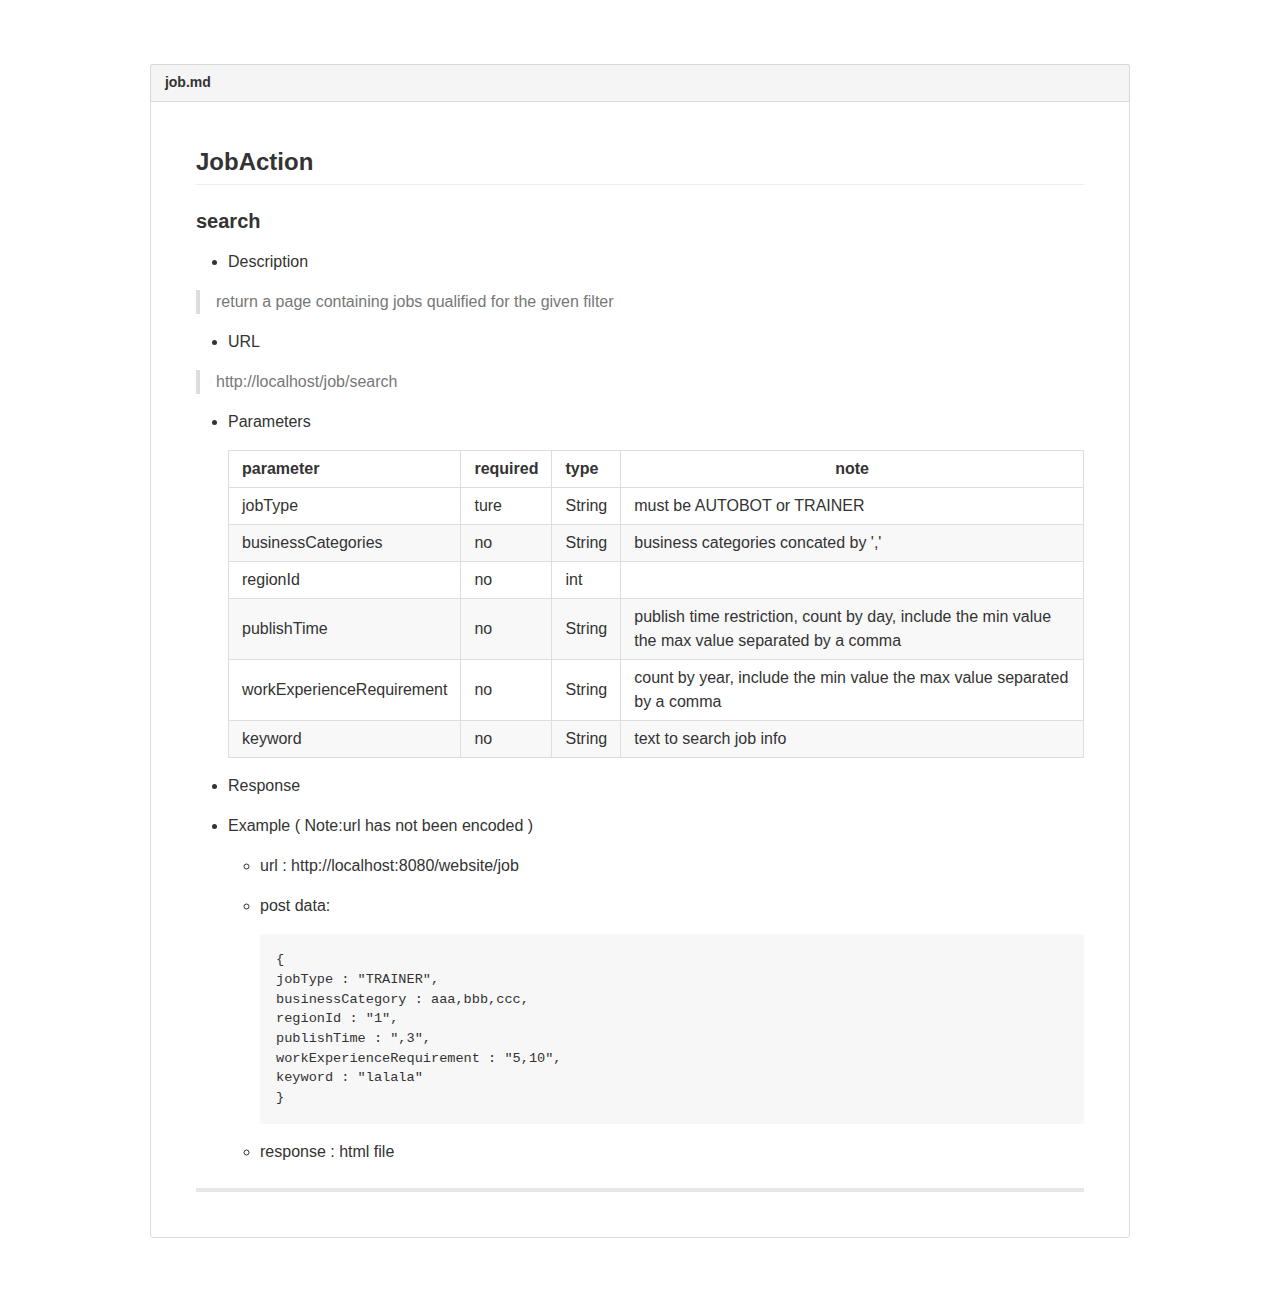
==== doc/html/job.html @ efbbc181 "job Search" ====
<!DOCTYPE html>
<html lang="en">
<head>
  <meta charset="utf-8" />
  <title>job.md - Grip</title>
  <link rel="icon" href="[data-uri]" />
  <link rel="stylesheet" href="/__/grip/static/octicons/octicons.css" />
  <style>
    @font-face{font-family:Roboto;font-style:normal;font-weight:300;src:local("Roboto Light"),local("Roboto-Light"),url([data-uri]) format("woff")}@font-face{font-family:Roboto;font-style:normal;font-weight:400;src:local("Roboto"),local("Roboto-Regular"),url([data-uri]) format("woff")}@font-face{font-family:Roboto;font-style:normal;font-weight:500;src:local("Roboto Medium"),local("Roboto-Medium"),url([data-uri]) format("woff")}@font-face{font-family:Roboto;font-style:italic;font-weight:400;src:local("Roboto Italic"),local("Roboto-Italic"),url([data-uri]) format("woff")}@font-face{font-family:Roboto;font-style:normal;font-weight:300;src:local("Roboto Light"),local("Roboto-Light"),url([data-uri]) format("woff")}@font-face{font-family:Roboto;font-style:normal;font-weight:400;src:local("Roboto"),local("Roboto-Regular"),url([data-uri]) format("woff")}@font-face{font-family:Roboto;font-style:normal;font-weight:500;src:local("Roboto Medium"),local("Roboto-Medium"),url([data-uri]) format("woff")}@font-face{font-family:Roboto;font-style:italic;font-weight:400;src:local("Roboto Italic"),local("Roboto-Italic"),url([data-uri]) format("woff")}.alt-body-font{font-family:Roboto, -apple-system, BlinkMacSystemFont, "Helvetica Neue", "Segoe UI", "Oxygen", "Ubuntu", "Cantarell", "Open Sans", sans-serif;font-size:16px}.alt-mono-font{font-family:Consolas, "Liberation Mono", Menlo, Courier, monospace;font-size:16px}.alt-h1,.alt-h2,.alt-h3,.alt-h4,.alt-h5,.alt-h6,.alt-lead{-webkit-font-smoothing:antialiased;font-family:Roboto, -apple-system, BlinkMacSystemFont, "Helvetica Neue", "Segoe UI", "Oxygen", "Ubuntu", "Cantarell", "Open Sans", sans-serif}.alt-h1{font-size:36px;font-weight:300}@media (min-width: 768px){.alt-h1{font-size:48px}}@media (min-width: 1004px){.alt-h1{font-size:54px}}.alt-h2{font-size:28px;font-weight:300}@media (min-width: 768px){.alt-h2{font-size:34px}}@media (min-width: 1004px){.alt-h2{font-size:38px}}.alt-h3{font-size:18px;font-weight:400}@media (min-width: 768px){.alt-h3{font-size:20px}}@media (min-width: 1004px){.alt-h3{font-size:22px}}.alt-h4{font-size:16px;font-weight:500}.alt-h5{font-size:14px;font-weight:500}.alt-h6{font-size:12px;font-weight:500}.alt-lead{-webkit-font-smoothing:antialiased;font-size:21px;font-weight:300}@media (min-width: 768px){.alt-lead{font-size:24px}}@media (min-width: 1004px){.alt-lead{font-size:26px}}.alt-text-small{font-size:14px !important}.pullquote{padding-top:0;padding-bottom:0;padding-left:12px;margin-bottom:24px;font-family:Consolas, "Liberation Mono", Menlo, Courier, monospace;font-size:16px;line-height:1.4;color:#767676;border-left:3px solid #e5e5e5}@media (min-width: 768px){.pullquote{padding-left:18px;margin-bottom:36px;margin-left:-21px;font-size:18px;line-height:1.5}}@font-face{font-family:Roboto;font-style:normal;font-weight:300;src:local("Roboto Light"),local("Roboto-Light"),url([data-uri]) format("woff")}@font-face{font-family:Roboto;font-style:normal;font-weight:400;src:local("Roboto"),local("Roboto-Regular"),url([data-uri]) format("woff")}@font-face{font-family:Roboto;font-style:normal;font-weight:500;src:local("Roboto Medium"),local("Roboto-Medium"),url([data-uri]) format("woff")}@font-face{font-family:Roboto;font-style:italic;font-weight:400;src:local("Roboto Italic"),local("Roboto-Italic"),url([data-uri]) format("woff")}.breadcrumb-item{display:inline-block;margin-left:-4px;white-space:nowrap;list-style:none}.breadcrumb-item::after{padding-right:0.5em;padding-left:0.5em;color:#e5e5e5;content:"/"}.breadcrumb-item-selected::after{content:none}@font-face{font-family:Roboto;font-style:normal;font-weight:300;src:local("Roboto Light"),local("Roboto-Light"),url([data-uri]) format("woff")}@font-face{font-family:Roboto;font-style:normal;font-weight:400;src:local("Roboto"),local("Roboto-Regular"),url([data-uri]) format("woff")}@font-face{font-family:Roboto;font-style:normal;font-weight:500;src:local("Roboto Medium"),local("Roboto-Medium"),url([data-uri]) format("woff")}@font-face{font-family:Roboto;font-style:italic;font-weight:400;src:local("Roboto Italic"),local("Roboto-Italic"),url([data-uri]) format("woff")}.alt-body-font .btn{font-weight:500}.btn-purple{color:#fff;text-shadow:0 -1px 0 rgba(0,0,0,0.15);background-color:#7a3497;background-image:-webkit-linear-gradient(#a342cb, #602479);background-image:linear-gradient(#a342cb, #602479);border:1px solid #612a79}.btn-purple .counter{color:#602479;background:#fff}.btn-purple:hover,.btn-purple:active,.btn-purple.zeroclipboard-is-hover,.btn-purple.zeroclipboard-is-active{background-color:#5b2771;background-image:-webkit-linear-gradient(#933eb5, #522366);background-image:linear-gradient(#933eb5, #522366);border-color:#552469}.btn-purple:active,.btn-purple.selected,.btn-purple.zeroclipboard-is-active{background-color:#4c205e;background-image:none;border-color:#3d1a4b;box-shadow:inset 0 2px 4px rgba(0,0,0,0.15)}.btn-purple.selected:hover{background-color:#3d1a4b}.btn-purple:disabled,.btn-purple:disabled:hover,.btn-purple.disabled,.btn-purple.disabled:hover{color:#fff;cursor:default;background-color:#bd9acb;background-image:-webkit-linear-gradient(#caaed5, #ad8cbb);background-image:linear-gradient(#caaed5, #ad8cbb);border-color:#af85c1;box-shadow:none}.btn-blue{color:#fff;text-shadow:0 -1px 0 rgba(0,0,0,0.15);background-color:#0079d1;background-image:-webkit-linear-gradient(#149cff, #005ea3);background-image:linear-gradient(#149cff, #005ea3);border:1px solid #0061a8}.btn-blue .counter{color:#005ea3;background:#fff}.btn-blue:hover,.btn-blue:active,.btn-blue.zeroclipboard-is-hover,.btn-blue.zeroclipboard-is-active{background-color:#005b9e;background-image:-webkit-linear-gradient(#0091fa, #00538f);background-image:linear-gradient(#0091fa, #00538f);border-color:#005694}.btn-blue:active,.btn-blue.selected,.btn-blue.zeroclipboard-is-active{background-color:#004d85;background-image:none;border-color:#003e6b;box-shadow:inset 0 2px 4px rgba(0,0,0,0.15)}.btn-blue.selected:hover{background-color:#003e6b}.btn-blue:disabled,.btn-blue:disabled:hover,.btn-blue.disabled,.btn-blue.disabled:hover{color:#fff;cursor:default;background-color:#80bce8;background-image:-webkit-linear-gradient(#99c9ed, #73add8);background-image:linear-gradient(#99c9ed, #73add8);border-color:#66afe3;box-shadow:none}.btn-blue-purple{color:#fff;text-shadow:0 -1px 0 rgba(0,0,0,0.15);background-color:#4950ae;background-image:-webkit-linear-gradient(#6d73cd, #363d93);background-image:linear-gradient(#6d73cd, #363d93);border:1px solid #3d4391}.btn-blue-purple .counter{color:#363d93;background:#fff}.btn-blue-purple:hover,.btn-blue-purple:active,.btn-blue-purple.zeroclipboard-is-hover,.btn-blue-purple.zeroclipboard-is-active{background-color:#3a3f8a;background-image:-webkit-linear-gradient(#6269bd, #353b7f);background-image:linear-gradient(#6269bd, #353b7f);border-color:#373c83}.btn-blue-purple:active,.btn-blue-purple.selected,.btn-blue-purple.zeroclipboard-is-active{background-color:#323778;background-image:none;border-color:#2b2f66;box-shadow:inset 0 2px 4px rgba(0,0,0,0.15)}.btn-blue-purple.selected:hover{background-color:#2b2f66}.btn-blue-purple:disabled,.btn-blue-purple:disabled:hover,.btn-blue-purple.disabled,.btn-blue-purple.disabled:hover{color:#fff;cursor:default;background-color:#a4a8d7;background-image:-webkit-linear-gradient(#b6b9df, #979ac9);background-image:linear-gradient(#b6b9df, #979ac9);border-color:#9296ce;box-shadow:none}.btn-orange{color:#fff;text-shadow:0 -1px 0 rgba(0,0,0,0.15);background-color:#e8400d;background-image:-webkit-linear-gradient(#fc683b, #c23106);background-image:linear-gradient(#fc683b, #c23106);border:1px solid #c1350b}.btn-orange .counter{color:#c23106;background:#fff}.btn-orange:hover,.btn-orange:active,.btn-orange.zeroclipboard-is-hover,.btn-orange.zeroclipboard-is-active{background-color:#b8330a;background-image:-webkit-linear-gradient(#f3592b, #a92f09);background-image:linear-gradient(#f3592b, #a92f09);border-color:#ae300a}.btn-orange:active,.btn-orange.selected,.btn-orange.zeroclipboard-is-active{background-color:#a02c09;background-image:none;border-color:#872508;box-shadow:inset 0 2px 4px rgba(0,0,0,0.15)}.btn-orange.selected:hover{background-color:#872508}.btn-orange:disabled,.btn-orange:disabled:hover,.btn-orange.disabled,.btn-orange.disabled:hover{color:#fff;cursor:default;background-color:#f4a086;background-image:-webkit-linear-gradient(#f6b39e, #e59279);background-image:linear-gradient(#f6b39e, #e59279);border-color:#f18c6e;box-shadow:none}.btn-outline-purple{color:#7a3497;background-color:#fff;background-image:none;border:1px solid #e5e5e5}.btn-outline-purple .counter{background-color:rgba(0,0,0,0.07)}.btn-outline-purple:hover,.btn-outline-purple:active,.btn-outline-purple.selected,.btn-outline-purple.zeroclipboard-is-hover,.btn-outline-purple.zeroclipboard-is-active{color:#fff;background-color:#7a3497;background-image:none;border-color:#7a3497}.btn-outline-purple:hover .counter,.btn-outline-purple:active .counter,.btn-outline-purple.selected .counter,.btn-outline-purple.zeroclipboard-is-hover .counter,.btn-outline-purple.zeroclipboard-is-active .counter{color:#7a3497;background-color:#fff}.btn-outline-purple.selected:hover{background-color:#6b2d84}.btn-outline-purple:disabled,.btn-outline-purple:disabled:hover,.btn-outline-purple.disabled,.btn-outline-purple.disabled:hover{color:#767676;background-color:#fff;background-image:none;border-color:#e5e5e5}.btn-outline-blue{color:#0079d1;background-color:#fff;background-image:none;border:1px solid #e5e5e5}.btn-outline-blue .counter{background-color:rgba(0,0,0,0.07)}.btn-outline-blue:hover,.btn-outline-blue:active,.btn-outline-blue.selected,.btn-outline-blue.zeroclipboard-is-hover,.btn-outline-blue.zeroclipboard-is-active{color:#fff;background-color:#0079d1;background-image:none;border-color:#0079d1}.btn-outline-blue:hover .counter,.btn-outline-blue:active .counter,.btn-outline-blue.selected .counter,.btn-outline-blue.zeroclipboard-is-hover .counter,.btn-outline-blue.zeroclipboard-is-active .counter{color:#0079d1;background-color:#fff}.btn-outline-blue.selected:hover{background-color:#006ab8}.btn-outline-blue:disabled,.btn-outline-blue:disabled:hover,.btn-outline-blue.disabled,.btn-outline-blue.disabled:hover{color:#767676;background-color:#fff;background-image:none;border-color:#e5e5e5}.btn-outline-orange{color:#e8400d;background-color:#fff;background-image:none;border:1px solid #e5e5e5}.btn-outline-orange .counter{background-color:rgba(0,0,0,0.07)}.btn-outline-orange:hover,.btn-outline-orange:active,.btn-outline-orange.selected,.btn-outline-orange.zeroclipboard-is-hover,.btn-outline-orange.zeroclipboard-is-active{color:#fff;background-color:#e8400d;background-image:none;border-color:#e8400d}.btn-outline-orange:hover .counter,.btn-outline-orange:active .counter,.btn-outline-orange.selected .counter,.btn-outline-orange.zeroclipboard-is-hover .counter,.btn-outline-orange.zeroclipboard-is-active .counter{color:#e8400d;background-color:#fff}.btn-outline-orange.selected:hover{background-color:#d0390c}.btn-outline-orange:disabled,.btn-outline-orange:disabled:hover,.btn-outline-orange.disabled,.btn-outline-orange.disabled:hover{color:#767676;background-color:#fff;background-image:none;border-color:#e5e5e5}.btn-outline-blue-purple{color:#4950ae;background-color:#fff;background-image:none;border:1px solid #e5e5e5}.btn-outline-blue-purple .counter{background-color:rgba(0,0,0,0.07)}.btn-outline-blue-purple:hover,.btn-outline-blue-purple:active,.btn-outline-blue-purple.selected,.btn-outline-blue-purple.zeroclipboard-is-hover,.btn-outline-blue-purple.zeroclipboard-is-active{color:#fff;background-color:#4950ae;background-image:none;border-color:#4950ae}.btn-outline-blue-purple:hover .counter,.btn-outline-blue-purple:active .counter,.btn-outline-blue-purple.selected .counter,.btn-outline-blue-purple.zeroclipboard-is-hover .counter,.btn-outline-blue-purple.zeroclipboard-is-active .counter{color:#4950ae;background-color:#fff}.btn-outline-blue-purple.selected:hover{background-color:#41489c}.btn-outline-blue-purple:disabled,.btn-outline-blue-purple:disabled:hover,.btn-outline-blue-purple.disabled,.btn-outline-blue-purple.disabled:hover{color:#767676;background-color:#fff;background-image:none;border-color:#e5e5e5}.btn-outline-green{color:#6ab395;background-color:#fff;background-image:none;border:1px solid #e5e5e5}.btn-outline-green .counter{background-color:rgba(0,0,0,0.07)}.btn-outline-green:hover,.btn-outline-green:active,.btn-outline-green.selected,.btn-outline-green.zeroclipboard-is-hover,.btn-outline-green.zeroclipboard-is-active{color:#fff;background-color:#6ab395;background-image:none;border-color:#6ab395}.btn-outline-green:hover .counter,.btn-outline-green:active .counter,.btn-outline-green.selected .counter,.btn-outline-green.zeroclipboard-is-hover .counter,.btn-outline-green.zeroclipboard-is-active .counter{color:#6ab395;background-color:#fff}.btn-outline-green.selected:hover{background-color:#59aa89}.btn-outline-green:disabled,.btn-outline-green:disabled:hover,.btn-outline-green.disabled,.btn-outline-green.disabled:hover{color:#767676;background-color:#fff;background-image:none;border-color:#e5e5e5}@font-face{font-family:Roboto;font-style:normal;font-weight:300;src:local("Roboto Light"),local("Roboto-Light"),url([data-uri]) format("woff")}@font-face{font-family:Roboto;font-style:normal;font-weight:400;src:local("Roboto"),local("Roboto-Regular"),url([data-uri]) format("woff")}@font-face{font-family:Roboto;font-style:normal;font-weight:500;src:local("Roboto Medium"),local("Roboto-Medium"),url([data-uri]) format("woff")}@font-face{font-family:Roboto;font-style:italic;font-weight:400;src:local("Roboto Italic"),local("Roboto-Italic"),url([data-uri]) format("woff")}.card{background-color:#fff;border:1px #e5e5e5 solid;border-radius:6px;box-shadow:0 1px 1px rgba(0,0,0,0.1)}@font-face{font-family:Roboto;font-style:normal;font-weight:300;src:local("Roboto Light"),local("Roboto-Light"),url([data-uri]) format("woff")}@font-face{font-family:Roboto;font-style:normal;font-weight:400;src:local("Roboto"),local("Roboto-Regular"),url([data-uri]) format("woff")}@font-face{font-family:Roboto;font-style:normal;font-weight:500;src:local("Roboto Medium"),local("Roboto-Medium"),url([data-uri]) format("woff")}@font-face{font-family:Roboto;font-style:italic;font-weight:400;src:local("Roboto Italic"),local("Roboto-Italic"),url([data-uri]) format("woff")}.jumbotron{position:relative;padding-top:48px;padding-bottom:48px}@media (min-width: 544px){.jumbotron{padding-top:72px;padding-bottom:72px}}@media (min-width: 1280px){.jumbotron{padding-top:144px;padding-bottom:144px}}@media (min-width: 1004px){.jumbotron-supertron{height:45vw;min-height:590px;max-height:55vh;padding-top:96px;padding-bottom:96px}}.jumbotron-minitron{padding-top:36px;padding-bottom:36px}@media (min-width: 544px){.jumbotron-minitron{padding-top:36px;padding-bottom:36px}}.jumbotron-shadow::after{position:absolute;bottom:0;left:0;width:100%;height:30px;content:" ";background-color:transparent;background-image:-webkit-linear-gradient(transparent, rgba(0,0,0,0.05));background-image:linear-gradient(transparent, rgba(0,0,0,0.05));background-repeat:repeat-x;box-shadow:inset 0 -1px 0 rgba(0,0,0,0.05)}.jumbotron-photo{position:relative;background-color:#333;background-size:cover}.jumbotron-photo::before{position:absolute;bottom:0;left:0;display:block;width:100%;height:100%;content:"";background-color:rgba(0,0,0,0.25)}@font-face{font-family:Roboto;font-style:normal;font-weight:300;src:local("Roboto Light"),local("Roboto-Light"),url([data-uri]) format("woff")}@font-face{font-family:Roboto;font-style:normal;font-weight:400;src:local("Roboto"),local("Roboto-Regular"),url([data-uri]) format("woff")}@font-face{font-family:Roboto;font-style:normal;font-weight:500;src:local("Roboto Medium"),local("Roboto-Medium"),url([data-uri]) format("woff")}@font-face{font-family:Roboto;font-style:italic;font-weight:400;src:local("Roboto Italic"),local("Roboto-Italic"),url([data-uri]) format("woff")}.page-section{padding:36px 0;margin-top:0}@media (min-width: 768px){.page-section{padding:72px 0}}.page-section-jumplink:target{padding-top:132px}@media (min-width: 768px){.page-section-jumplink:target{padding-top:96px}}@font-face{font-family:Roboto;font-style:normal;font-weight:300;src:local("Roboto Light"),local("Roboto-Light"),url([data-uri]) format("woff")}@font-face{font-family:Roboto;font-style:normal;font-weight:400;src:local("Roboto"),local("Roboto-Regular"),url([data-uri]) format("woff")}@font-face{font-family:Roboto;font-style:normal;font-weight:500;src:local("Roboto Medium"),local("Roboto-Medium"),url([data-uri]) format("woff")}@font-face{font-family:Roboto;font-style:italic;font-weight:400;src:local("Roboto Italic"),local("Roboto-Italic"),url([data-uri]) format("woff")}.data-table{width:100%;margin-top:24px;border-collapse:collapse;border:1px #e5e5e5 solid;box-shadow:0 1px 1px rgba(0,0,0,0.05)}.data-table th{font-weight:400;text-align:left}.data-table td,.data-table th{padding:24px;border-right:1px #e5e5e5 solid;border-bottom:1px #e5e5e5 solid}.data-table tbody th{width:25%}.data-table tbody th,.data-table tbody td{border-bottom-color:#f5f5f5}.data-table tbody tr:last-child th,.data-table tbody tr:last-child td{border-bottom:1px #e5e5e5 solid}hr{border-bottom-color:#eee}.img-responsive{display:block;width:100%;max-width:100%;height:auto}.video-responsive{position:relative;max-width:100%;height:0;padding-bottom:56.25%;overflow:hidden}.video-responsive iframe,.video-responsive object,.video-responsive embed{position:absolute;top:0;left:0;width:100%;height:100%}.container-responsive{max-width:980px;margin-right:auto;margin-left:auto}.page-responsive .container-responsive{max-width:1020px;padding-right:20px;padding-left:20px;margin-right:auto;margin-left:auto}.page-responsive .container-responsive::before{display:table;content:""}.page-responsive .container-responsive::after{display:table;clear:both;content:""}@media (min-width: 544px){.page-responsive .container-responsive{padding-right:40px;padding-left:40px}}@media (min-width: 1004px){.page-responsive .container-responsive{padding-right:20px;padding-left:20px}}.off-screen-col{position:relative}@media (min-width: 768px){.off-screen-col{left:-100px}}.off-screen-img{width:100%}@media (min-width: 768px){.off-screen-img{position:absolute;width:800px}}.btn-transparent{padding:0.55em 1em;font-size:inherit;font-weight:500;line-height:1.5;color:#fff;background-color:transparent;background-image:none;border:1px solid rgba(255,255,255,0.5);border-radius:0.25em}.btn-transparent:hover,.btn-transparent:active{color:#333;background-color:#fff;background-image:none;border-color:#fff}.btn-link{font-family:inherit}.site-header{position:relative;z-index:3;padding-top:20px;padding-bottom:20px;margin-bottom:-1px;background-color:#fff;background-clip:padding-box;border-bottom:1px solid rgba(0,0,0,0.075);box-shadow:0 0 5px rgba(0,0,0,0.1)}.site-header::before{display:table;content:""}.site-header::after{display:table;clear:both;content:""}.site-header .header-logo-invertocat{margin-right:0;margin-left:0}@media (max-width: 960px){.page-responsive .site-header{padding-top:10px;padding-bottom:10px}}.site-header .header-search-link{display:none !important}@media (max-width: 960px){.page-responsive .site-header .header-search-link{display:inline-block !important}}.site-header .header-search{width:160px;margin-right:-4px;margin-left:10px}.site-header .header-search.site-scoped-search{width:230px}@media (max-width: 960px){.page-responsive .site-header .header-search{display:none}}.site-header .header-search-input{min-height:32px;font-size:-apple-system, BlinkMacSystemFont, "Segoe UI", Helvetica, Arial, sans-serif, "Apple Color Emoji", "Segoe UI Emoji", "Segoe UI Symbol"}.site-header.open .site-header-menu{display:block}.site-header-toggle{display:none}@media (max-width: 960px){.page-responsive .site-header-toggle{display:block;margin-top:4px;color:#767676}.page-responsive .site-header-toggle:hover{color:#333}}.site-header-menu{display:block;padding-top:0}@media (max-width: 960px){.page-responsive .site-header-menu{display:none;padding-top:15px;clear:left}}.site-header-nav .nav-item{display:block;float:left;padding-top:8px;padding-bottom:8px;line-height:20px;color:#3c4146}.site-header-nav .nav-item:hover{color:#000;text-decoration:none}@media (max-width: 960px){.page-responsive .site-header-nav .nav-item{float:none}}.site-header-nav-main{float:left;margin-bottom:0;margin-left:5px}.site-header-nav-main .nav-item{position:relative;float:left;padding-right:10px;padding-left:10px;font-size:16px;border-top:0}.site-header-nav-main .nav-item::after{position:absolute;bottom:-20px;left:0;width:100%;height:4px;content:""}.site-header-nav-main .selected.nav-item-personal{color:#0079d1}.site-header-nav-main .selected.nav-item-personal::after{background-color:#0079d1}.site-header-nav-main .selected.nav-item-opensource{color:#e8400d}.site-header-nav-main .selected.nav-item-opensource::after{background-color:#e8400d}.site-header-nav-main .selected.nav-item-business{color:#7a3497}.site-header-nav-main .selected.nav-item-business::after{background-color:#7a3497}.site-header-nav-main .selected.nav-item-explore{color:#55a532}.site-header-nav-main .selected.nav-item-explore::after{background-color:#55a532}@media (max-width: 960px){.page-responsive .site-header-nav-main{float:none;margin-bottom:24px;margin-left:0}.page-responsive .site-header-nav-main .nav-item{float:none;padding:16px 0;margin-bottom:0;line-height:1;border-top:1px solid #e5e5e5;border-bottom:1px solid transparent}.page-responsive .site-header-nav-main .nav-item:last-child{border-bottom:1px solid #e5e5e5}.page-responsive .site-header-nav-main .nav-item::after{display:none}.page-responsive .site-header-nav-main .selected{font-weight:500;border-bottom:0}}.site-header-nav-secondary{float:right;margin-top:0}.site-header-nav-secondary .nav-item{display:inline-block;padding:8px;font-size:13px}@media (max-width: 960px){.page-responsive .site-header-nav-secondary{float:none;margin-top:15px;text-align:center}}.site-header-actions{position:relative;z-index:3;text-align:left}@media (max-width: 960px){.page-responsive .site-header-actions{display:-webkit-box;display:-webkit-flex;display:flex;-webkit-flex-wrap:wrap;flex-wrap:wrap;-webkit-box-pack:center;-webkit-justify-content:center;justify-content:center;margin-top:24px}}.site-header-actions-btn{float:right}@media (max-width: 960px){.page-responsive .site-header-actions-btn{-webkit-box-flex:1;-webkit-flex-grow:1;flex-grow:1;-webkit-flex-basis:0;flex-basis:0;float:none;max-width:340px;margin:0;text-align:center}.page-responsive .site-header-actions-btn+.site-header-actions-btn{margin-left:6px}}.site-subheader{position:relative;z-index:2;padding-top:24px;padding-bottom:24px;background-color:#fff;border-bottom:1px solid rgba(0,0,0,0.075)}.site-subheader::before{display:table;content:""}.site-subheader::after{display:table;clear:both;content:""}.page-responsive .site-subheader{padding-top:18px;padding-bottom:18px}@media (min-width: 1004px){.page-responsive .site-subheader{padding-top:24px;padding-bottom:24px}}.site-subpage .site-subheader{margin-bottom:-48px;background-color:transparent;border-bottom:0}.page-responsive .site-subpage .site-subheader{margin-bottom:-12px}@media (min-width: 768px){.page-responsive .site-subpage .site-subheader{margin-bottom:-48px}}.site-subheader-business{position:-webkit-sticky;position:sticky;top:0;z-index:21}.site-subheader-business.is-stuck{background-color:#fff;border-bottom:1px solid rgba(0,0,0,0.075);box-shadow:0 3px 6px rgba(0,0,0,0.075)}.subheader-title{display:block;margin-bottom:10px;font-weight:400;text-align:center}@media (min-width: 1004px){.subheader-title{float:left;text-align:left}}.subheader-nav{text-align:center}@media (min-width: 1004px){.subheader-nav{float:right;text-align:left}}.subheader-nav .nav-item{display:inline-block;padding-top:5px;padding-bottom:1px;font-size:14px;text-decoration:none}@media (min-width: 768px){.subheader-nav .nav-item{font-size:16px}}@media (min-width: 1004px){.subheader-nav .nav-item{padding-top:0}}.subheader-nav .nav-item.selected{color:#3c4146;border-bottom:1px solid rgba(60,65,70,0.15)}.subheader-nav .nav-item+.nav-item{margin-left:15px}@media (min-width: 544px){.subheader-nav .nav-item+.nav-item{margin-left:20px}}.subheader-nav-business .nav-item{color:#7a3497;border-bottom-color:#7a3497}.pricing-card{margin-bottom:20px;background-color:#fff;border:1px solid #e5e5e5;border-radius:6px;box-shadow:0 1px 1px rgba(0,0,0,0.1)}.pricing-card-text{padding:24px;margin-bottom:0}@media (min-width: 544px){.pricing-card-horizontal{display:table;width:100%}}.pricing-card-horizontal .pricing-card-cta{padding:24px;border-bottom:1px solid #e5e5e5}@media (min-width: 544px){.pricing-card-horizontal .pricing-card-cta{display:table-cell;white-space:nowrap;vertical-align:middle;border-right:1px solid #e5e5e5;border-bottom:0}}@media (min-width: 544px){.pricing-card-horizontal .pricing-card-text{display:table-cell;vertical-align:middle}}@media (min-width: 768px){.pricing-card-vertical{width:300px}}.pricing-card-vertical .pricing-card-cta{padding:24px;border-top:1px solid #e5e5e5}.pricing-card-vertical .pricing-card-name{padding:16px 24px;margin-bottom:0;border-bottom:1px solid #e5e5e5}.pricing-card-vertical .pricing-card-text{padding:24px}.pricing-cards-eq{margin:0 auto 12px}@media (min-width: 1004px){.pricing-cards-eq{display:table;margin:0 -40px 36px;border-spacing:40px 0;border-collapse:separate}}.pricing-card-eq{position:relative}@media (min-width: 768px){.pricing-card-eq{width:65%;min-width:320px;min-height:300px;padding-bottom:90px;margin:24px auto}.pricing-card-eq .pricing-card-cta{position:absolute;bottom:0;left:0;width:100%}}@media (min-width: 1004px){.pricing-card-eq{display:table-cell;width:300px;min-width:0}}.default-currency,.local-currency{display:inline-block}.pricing-table{width:100%;border-collapse:separate}.pricing-table td,.pricing-table th{padding:12px 24px;font-size:14px;background-color:#fff;border-right:1px solid #e5e5e5;border-bottom:1px solid #f5f5f5}.pricing-table td{text-align:center}.pricing-table td:first-child{border-left:1px solid #e5e5e5}.pricing-table thead th{width:35%;padding-top:24px;padding-bottom:24px;font-weight:500;color:#3c4146;border-top:1px solid #e5e5e5;border-bottom:1px solid #e5e5e5}.pricing-table thead th:first-child{width:30%;text-align:left;border-left:1px solid #e5e5e5;border-top-left-radius:6px}.pricing-table thead th:last-child{border-right:1px solid #e5e5e5;border-top-right-radius:6px}.pricing-table tbody td:first-child{color:#3c4146;text-align:left}.pricing-table tbody th{font-weight:400;text-align:left;background-color:#f5f5f5;border-left:1px solid #e5e5e5}.pricing-table tfoot td{padding-top:24px;padding-bottom:24px;border-bottom:1px solid #e5e5e5;box-shadow:0 1px 1px rgba(0,0,0,0.1)}.pricing-table tfoot td:first-child{border-bottom-left-radius:6px}.pricing-table tfoot td:last-child{border-bottom-right-radius:6px}.pricing-table-no-foot tr:last-child td{box-shadow:0 1px 1px rgba(0,0,0,0.1)}.pricing-table-no-foot tr:last-child td:first-child{border-bottom-left-radius:6px}.pricing-table-no-foot tr:last-child td:last-child{border-bottom-right-radius:6px}.pricing-table-responsive{display:block;width:100%;min-height:0.01%;overflow-x:auto}@media (min-width: 768px){.pricing-table-responsive{display:table}}.card{background-color:#fff;border:1px solid #e5e5e5;border-radius:6px;box-shadow:0 1px 1px rgba(0,0,0,0.1)}.sn-jumbotron{position:relative;padding-top:50px;padding-bottom:50px;text-align:center;background-color:#fafafa;background-position:70% top;background-size:cover}@media (min-width: 544px){.sn-jumbotron{padding-top:60px;padding-bottom:60px}}@media (min-width: 768px){.sn-jumbotron{min-height:400px;text-align:left;background-position:center}}@media (min-width: 1004px){.sn-jumbotron{padding-top:90px;padding-bottom:90px}}@media (min-width: 1280px){.sn-jumbotron{padding-top:120px;padding-bottom:120px}}@media (min-width: 1600px){.sn-jumbotron{padding-top:180px;padding-bottom:180px}}.sn-jumbotron::before{position:absolute;top:0;right:0;bottom:0;left:0;display:block;content:"";background-color:rgba(0,0,0,0.3);-webkit-transition:background-color 0.2s ease-out;transition:background-color 0.2s ease-out}.sn-jumbotron.is-expanded::before{background-color:rgba(0,0,0,0.55)}.jumbotron-home{background-image:url("/images/modules/site/home-hero-sm.jpg?sn");background-position:left bottom}@media (min-width: 768px){.jumbotron-home{background-image:url("/images/modules/site/home-hero.jpg?sn");background-position:bottom left}}@media (min-width: 1004px){.jumbotron-home{background-position:bottom left}.jumbotron-home .jumbotron-title{font-size:64px}}@media (min-width: 1600px){.jumbotron-home .jumbotron-title{font-size:72px}}.jumbotron-home::after{background-color:rgba(0,0,0,0.25)}.jumbotron-personal{background-image:url("/images/modules/site/personal-hero-sm.jpg?sn");background-position:right center}@media (min-width: 768px){.jumbotron-personal{background-image:url("/images/modules/site/personal-hero.jpg?sn");background-position:center 30%}}.jumbotron-opensource{background-image:url("/images/modules/site/open-source-hero-sm.jpg?sn")}@media (min-width: 768px){.jumbotron-opensource{background-image:url("/images/modules/site/open-source-hero.jpg?sn");background-position:center 10%}}.jumbotron-business{background-image:url("/images/modules/site/business-hero-sm.jpg?sn")}@media (min-width: 768px){.jumbotron-business{background-image:url("/images/modules/site/business-hero.jpg?sn");background-position:center center}}.jumbotron-split{min-height:470px;padding-bottom:45%;background-repeat:no-repeat;background-position:center 175px;background-size:100% auto}.jumbotron-split::before{background-color:transparent;background-image:-webkit-linear-gradient(#f5f5f5, #f5f5f5 100px, transparent 100px);background-image:linear-gradient(#f5f5f5, #f5f5f5 100px, transparent 100px)}@media (min-width: 768px){.jumbotron-split{min-height:360px;padding-bottom:60px;background-position:125% center;background-size:60% auto}.jumbotron-split::before{display:none}}@media (min-width: 1004px){.jumbotron-split{padding-top:100px;padding-bottom:100px;background-position:right center;background-size:50% auto}}@media (min-width: 1600px){.jumbotron-split{padding-top:120px;padding-bottom:120px}}.jumbotron-split .jumbotron-content{background-color:#f5f5f5}@media (min-width: 768px){.jumbotron-split .jumbotron-content{background-color:transparent}}.jumbotron-title{margin-top:0}@media (min-width: 768px){.jumbotron-title{max-width:530px}}@media (min-width: 1004px){.jumbotron-title{max-width:700px}}.jumbotron-has-followup{padding-bottom:90px}@media (min-width: 768px){.jumbotron-has-followup{padding-bottom:120px}}@media (min-width: 1004px){.jumbotron-has-followup{padding-bottom:160px}}@media (min-width: 1280px){.jumbotron-has-followup{padding-bottom:180px}}@media (min-width: 1600px){.jumbotron-has-followup{padding-bottom:230px}}.jumbotron-followup-container{position:relative;top:-216px;margin-bottom:-37px;background-color:transparent;background-image:none}@media (min-width: 768px){.jumbotron-followup-container{top:-226px}}@media (min-width: 1004px){.jumbotron-followup-container{top:-236px}}@media (min-width: 1004px){.jumbotron-followup-container{top:-246px}}.jumbotron-followup-container .container-responsive{position:relative}.jumbotron-followup-container .jumbotron-video,.jumbotron-followup-container .jumbotron-video-close{display:none}.jumbotron-followup-container.is-expanded{padding-top:144px;padding-right:40px;padding-bottom:36px;padding-left:40px;margin-bottom:-216px;background-image:-webkit-linear-gradient(rgba(6,6,6,0), #060606 170px);background-image:linear-gradient(rgba(6,6,6,0), #060606 170px)}@media (min-width: 768px){.jumbotron-followup-container.is-expanded{margin-bottom:-236px}}@media (min-width: 1004px){.jumbotron-followup-container.is-expanded{padding-right:0;padding-left:0;margin-bottom:-246px}}.jumbotron-followup-container.is-expanded .jumbotron-followup{display:none}.jumbotron-followup-container.is-expanded .jumbotron-video-close{position:absolute;top:0;right:-20px}@media (min-width: 1004px){.jumbotron-followup-container.is-expanded .jumbotron-video-close{right:0}}.jumbotron-followup-container.is-expanded .jumbotron-video,.jumbotron-followup-container.is-expanded .jumbotron-video-close{display:block}.jumbotron-followup-link{position:relative;top:150px;z-index:1;display:block;padding-left:34px;margin:0 auto;line-height:1;color:#fff;text-align:left;white-space:normal}.jumbotron-followup-link:hover{text-decoration:none;background-color:transparent}@media (min-width: 768px){.jumbotron-followup-link:hover::after{display:block;background-color:rgba(0,0,0,0.3)}}.jumbotron-followup-link::after{position:absolute;top:-6px;left:-8px;z-index:-1;display:none;width:100%;height:100%;padding:6px 8px;content:"";background-color:transparent;border-radius:4px}@media (min-width: 768px){.jumbotron-followup-link{top:160px;display:block;padding-left:40px;margin:0}}@media (min-width: 1004px){.jumbotron-followup-link{top:150px}}.jumbotron-followup-link .jumbotron-followup-icon{position:relative;left:-4px;width:25px;height:25px;margin-left:-30px;vertical-align:middle}@media (min-width: 768px){.jumbotron-followup-link .jumbotron-followup-icon{width:30px;height:30px;margin-top:-2px;margin-left:-40px}}.split-cta{max-width:380px}@media (min-width: 768px){.split-cta{min-width:300px;max-width:none}}.featurette{padding-top:80px;padding-bottom:80px}.page-responsive .featurette{padding-top:50px;padding-bottom:50px}@media (min-width: 768px){.page-responsive .featurette{padding-top:60px;padding-bottom:60px}}@media (min-width: 1004px){.page-responsive .featurette{padding-top:80px;padding-bottom:80px}}.featurette-inverse{color:rgba(255,255,255,0.8);background-color:#0d1623;background-size:cover}.featurette-inverse .featurette-heading{color:#fff}.featurette-inverse .featurette-lead{color:inherit}.featurette-single{padding-top:30px}@media (min-width: 768px){.featurette-single{padding-top:40px}}@media (min-width: 1004px){.featurette-single{padding-top:60px}}.featurette-lead{margin-top:0;margin-bottom:30px}.featurette-lead strong{font-weight:500}.featurette-lead code{font-size:90%}@media (min-width: 768px){.featurette-lead{max-width:760px;margin-bottom:60px}}.featurette-jumplink:target{padding-top:120px}@media (min-width: 768px){.featurette-jumplink:target{padding-top:96px}}@media (min-width: 768px){.featurette-heading-centered{max-width:760px}}.featurette-heading,.featurette-lead{text-align:center}@media (min-width: 768px){.featurette-heading,.featurette-lead{text-align:inherit}}.featurette-lead-center{max-width:600px;margin-right:auto;margin-left:auto;text-align:center}@media (min-width: 1004px){.featurette-lead-center{max-width:800px}}.featurette-hr{margin-top:60px;margin-bottom:60px;clear:both}.page-responsive .featurette-hr{margin-top:36px;margin-bottom:36px}@media (min-width: 768px){.page-responsive .featurette-hr{margin-top:60px;margin-bottom:60px}}.triband-hr{height:1px;margin:40px 0;clear:both;background-image:-webkit-linear-gradient(left, #b8e1ff 33.3333%, #fcd2c5 33.3333%, #fcd2c5 66.6666%, #e0c5eb 66.6666%);background-image:linear-gradient(to right, #b8e1ff 33.3333%, #fcd2c5 33.3333%, #fcd2c5 66.6666%, #e0c5eb 66.6666%);border:0}.featurette-benefit-img{width:50px;vertical-align:top}@media (min-width: 768px){.featurette-benefit-img{width:60px}}.featurette-icon{width:100%;height:auto}.featurette-illo{padding:0 5%}@media (min-width: 768px){.featurette-illo{padding:0}}.featurette-illo-sm{padding:0 30%}@media (min-width: 1004px){.featurette-illo-sm{padding:0 48px}}.org-example-drop-shadow{position:relative;z-index:-1;border-top-left-radius:4px;border-top-right-radius:4px;box-shadow:0 0 20px rgba(0,0,0,0.15)}@media (min-width: 768px){.container-tiles{max-width:1330px;margin:0 auto;overflow:hidden}}.tile:not(:last-child){border-bottom:1px solid #e5e5e5}@media (min-width: 768px){.tile{border-right:1px solid transparent}.tile:not(:last-child){border-right:1px solid #e5e5e5;border-bottom:0}.tile:nth-of-type(2){border-right:0;border-bottom:0}}@media (min-width: 1004px){.tile:nth-of-type(2){border-right:1px solid #e5e5e5}}.callout-box{position:relative;padding:30px 0 24px;border-top:1px solid #eee;border-bottom:1px solid #eee}.callout-box .iconlist-item+.iconlist-item{margin-top:20px}.callout-box-icon{position:absolute;top:-18px;left:50%;margin-left:-9px;background-color:#fff;outline:10px solid #fff}@media (min-width: 768px){.callout-box-icon{left:36px;margin-left:0}}.callout-box-business{border-color:#e7dff4}.callout-box-business .callout-box-icon{color:#a793b2}.callout-box-business .iconlist-item{padding-left:72px;text-align:left}@media (min-width: 768px){.callout-box-business .iconlist-item{padding-left:36px}}.callout-box-business .iconlist-item-icon{float:left;margin-left:-30px;color:#6cc644}@media (min-width: 768px){.callout-box-business .iconlist-item-icon{float:left;margin-top:-4px;margin-left:-30px}}@media (min-width: 768px){.illflow{height:600px;background-image:url("/images/modules/site/illflow_window_ui.png");background-repeat:no-repeat;background-position:top center;background-size:795px auto}}@media (min-width: 768px){.illflow-purple .selected{background-color:#f7f1f9}.illflow-purple .selected::after{border-color:transparent transparent #f7f1f9}.illflow-purple .illflow-item .illflow-item-heading{color:#7a3497}}@media (min-width: 768px){.illflow-blue .selected{background-color:#eef4fc}.illflow-blue .selected::after{border-color:transparent transparent #eef4fc}.illflow-blue .illflow-item .illflow-item-heading{color:#0079d1}}@media (min-width: 768px){.illflow-steps{margin-top:24px;margin-right:-20px;margin-left:-20px}.illflow-steps::before{display:table;content:""}.illflow-steps::after{display:table;clear:both;content:""}}.illflow-step{display:none}@media (min-width: 768px){.illflow-step.active{display:block}}.illflow-item{position:relative;padding:0 10%;margin-bottom:48px;text-align:center}.illflow-item::before{position:absolute;top:10%;left:-6%;z-index:-1;display:block;padding-top:200%;padding-left:110%;content:"";background-image:url("/images/modules/site/illflow_window_ui.png");background-repeat:no-repeat;background-size:100% auto}@media (min-width: 768px){.illflow-item::before{display:none}}.illflow-item .illflow-item-heading{position:relative;color:#3c4146}@media (min-width: 768px){.illflow-item{float:left;width:33.333333%;padding:20px;margin-bottom:0;cursor:pointer;border-radius:6px}.illflow-item:not(.selected):hover{background-color:#fafafa}.illflow-item.selected .illflow-item-heading{color:#333}.illflow-item.selected::after{position:absolute;top:-30px;left:50%;display:block;width:0;height:0;margin-left:-15px;pointer-events:none;content:" ";border-style:outset solid solid;border-width:15px}.illflow-item.selected:first-child::after{left:75%}.illflow-item.selected:last-child::after{left:25%}}.illflow-item-description{margin-top:0}.illflow-img{display:block;width:400px;height:auto;margin:0 auto}.iconlist-item{padding-left:30px}.iconlist-item-icon{float:left;margin-left:-30px}@media (min-width: 544px){.home-hero-signup{max-width:340px;margin:0 auto}}@media (min-width: 768px){.home-hero-signup{float:right}}.home-hero-signup .form-label{display:block;margin-bottom:5px;font-size:16px;font-weight:inherit;text-align:left}.home-hero-signup .form-control-lg{min-height:40px;padding:10px;font-size:16px;background-clip:padding-box;border-color:rgba(0,0,0,0.25);border-radius:5px}.home-hero-signup .btn-block{font-family:Roboto, "Helvetica Neue", "Segoe UI", Oxygen, Ubuntu, Cantarell, "Open Sans", sans-serif;background-clip:padding-box;border-color:rgba(0,0,0,0.25)}.home-hero-signup .text-white{color:#fff}.form-control-note{margin-top:5px;margin-bottom:0;font-size:12px;color:rgba(255,255,255,0.6)}.form-control-note .notice-highlight{color:#fff}.alt-body-font label{font-weight:500;color:#3c4146}.alt-body-font label input{font-weight:normal}.alt-body-font .partner-form-extras{display:none}.casestudy-sm-img{position:relative;width:100%;height:168px;margin-bottom:12px;background-position:center center;background-size:cover;border-radius:4px}.casestudy-link:hover{text-decoration:none}.casestudy-teaser{position:relative;height:280px;padding:24px 20px;margin-right:-20px;margin-bottom:24px;margin-left:-20px;overflow:hidden}.casestudy-teaser>:not(.casestudy-bg){position:relative;z-index:2}.casestudy-teaser::after{position:absolute;top:0;left:0;z-index:1;width:100%;height:70%;content:"";background-image:-webkit-linear-gradient(rgba(0,0,0,0.65), transparent);background-image:linear-gradient(rgba(0,0,0,0.65), transparent)}@media (min-width: 544px){.casestudy-teaser{padding-right:40px;padding-left:40px;margin-right:-40px;margin-left:-40px}}@media (min-width: 768px){.casestudy-teaser{height:450px;padding-top:36px;margin-right:-20px;margin-bottom:36px;margin-left:-20px;border-radius:4px}.casestudy-teaser:hover .casestudy-bg{opacity:0.7;-webkit-transform:scale(1.01, 1.01);transform:scale(1.01, 1.01)}.casestudy-teaser:hover .btn-transparent{color:#333;background-color:#fff;background-image:none;border-color:#fff}}@media (min-width: 1004px){.casestudy-teaser{margin-right:-40px;margin-left:-40px}}.casestudy-bg{position:absolute;top:0;left:0;z-index:1;width:100%;height:100%;background-position:center center;background-size:cover;opacity:0.9;-webkit-transition:-webkit-transform 0.25s ease-in-out, opacity 0.15s ease-in-out;transition:transform 0.25s ease-in-out, opacity 0.15s ease-in-out}.casestudy-facts ul{padding:0;margin:0;list-style:none}.casestudy-facts li{padding-top:12px;padding-bottom:12px;border-top:1px solid #eee}.casestudy-facts li:last-child{margin-bottom:0;border-bottom:1px solid #eee}.casestudy-body strong,.casestudy-facts strong{font-weight:500}.casestudy-body em,.casestudy-facts em{font-style:normal;color:#3c4146}.casestudy-body{font-family:Roboto, -apple-system, BlinkMacSystemFont, "Helvetica Neue", "Segoe UI", "Oxygen", "Ubuntu", "Cantarell", "Open Sans", sans-serif;font-size:16px}.casestudy-body>p{margin-bottom:24px;color:#767676}.casestudy-body>p:first-child{-webkit-font-smoothing:antialiased;font-size:21px;font-weight:300}@media (min-width: 768px){.casestudy-body>p:first-child{font-size:24px}}@media (min-width: 1004px){.casestudy-body>p:first-child{font-size:26px}}.casestudy-body h2{font-size:18px;font-weight:400;margin-bottom:12px}@media (min-width: 768px){.casestudy-body h2{font-size:20px}}@media (min-width: 1004px){.casestudy-body h2{font-size:22px}}.casestudy-body blockquote{padding-top:0;padding-bottom:0;padding-left:12px;margin-bottom:24px;font-family:Consolas, "Liberation Mono", Menlo, Courier, monospace;font-size:16px;line-height:1.4;color:#767676;border-left:3px solid #e5e5e5}@media (min-width: 768px){.casestudy-body blockquote{padding-left:18px;margin-bottom:36px;margin-left:-21px;font-size:18px;line-height:1.5}}.logo-img{position:relative;display:inline-block;width:auto;height:25px;margin:10px;vertical-align:middle}@media (min-width: 768px){.logo-img{width:auto;height:30px;margin:10px}}@media (min-width: 1004px){.logo-img{height:35px;margin:10px 20px}}.logo-img-greyscale{-webkit-filter:grayscale(100%);filter:grayscale(100%);opacity:0.75;-webkit-transition:-webkit-filter 0.2s ease, opacity 0.2s ease, filter 0.2s ease, opacity 0.2s ease;transition:filter 0.2s ease, opacity 0.2s ease;-webkit-transform:translateZ(0) scale(1, 1);transform:translateZ(0) scale(1, 1);-webkit-backface-visibility:hidden;backface-visibility:hidden}.logo-img-greyscale:hover{-webkit-filter:grayscale(0%);filter:grayscale(0%);opacity:1}.logo-img-sm{width:auto;height:40px;margin:0}.logo-img-lg{width:auto;height:35px;margin:5px 15px}@media (min-width: 768px){.logo-img-lg{width:auto;height:40px;margin:10px 15px}}@media (min-width: 1004px){.logo-img-lg{height:50px;margin:10px 25px}}.logo-wrap{display:inline-block}.tooltipped-logo{display:inline-block}.tooltipped-logo.tooltipped-s::after,.tooltipped-logo.tooltipped-se::after,.tooltipped-logo.tooltipped-sw::after{font-size:14px}.tooltipped-purple.tooltipped-s::before,.tooltipped-purple.tooltipped-se::before,.tooltipped-purple.tooltipped-sw::before{color:#f7f1f9;border-bottom-color:#f7f1f9}.tooltipped-purple.tooltipped-s::after,.tooltipped-purple.tooltipped-se::after,.tooltipped-purple.tooltipped-sw::after{color:#3c4146;background:#f7f1f9}@-webkit-keyframes universe-pulse-one{0%{-webkit-filter:blur(20px);filter:blur(20px);opacity:0;-webkit-transform:scale(0.5) translateY(30px);transform:scale(0.5) translateY(30px)}70%{-webkit-filter:blur(0);filter:blur(0);opacity:1;-webkit-transform:scale(1) translateY(0);transform:scale(1) translateY(0)}}@keyframes universe-pulse-one{0%{-webkit-filter:blur(20px);filter:blur(20px);opacity:0;-webkit-transform:scale(0.5) translateY(30px);transform:scale(0.5) translateY(30px)}70%{-webkit-filter:blur(0);filter:blur(0);opacity:1;-webkit-transform:scale(1) translateY(0);transform:scale(1) translateY(0)}}@-webkit-keyframes universe-pulse-two{0%,15%{-webkit-filter:blur(20px);filter:blur(20px);opacity:0;-webkit-transform:scale(0.5) translateY(30px);transform:scale(0.5) translateY(30px)}85%{-webkit-filter:blur(0);filter:blur(0);opacity:1;-webkit-transform:scale(1) translateY(0);transform:scale(1) translateY(0)}}@keyframes universe-pulse-two{0%,15%{-webkit-filter:blur(20px);filter:blur(20px);opacity:0;-webkit-transform:scale(0.5) translateY(30px);transform:scale(0.5) translateY(30px)}85%{-webkit-filter:blur(0);filter:blur(0);opacity:1;-webkit-transform:scale(1) translateY(0);transform:scale(1) translateY(0)}}@-webkit-keyframes universe-pulse-three{0%,30%{-webkit-filter:blur(20px);filter:blur(20px);opacity:0;-webkit-transform:scale(0.5) translateY(30px);transform:scale(0.5) translateY(30px)}100%{-webkit-filter:blur(0);filter:blur(0);opacity:1;-webkit-transform:scale(1) translateY(0);transform:scale(1) translateY(0)}}@keyframes universe-pulse-three{0%,30%{-webkit-filter:blur(20px);filter:blur(20px);opacity:0;-webkit-transform:scale(0.5) translateY(30px);transform:scale(0.5) translateY(30px)}100%{-webkit-filter:blur(0);filter:blur(0);opacity:1;-webkit-transform:scale(1) translateY(0);transform:scale(1) translateY(0)}}@-webkit-keyframes starfield1{0%{opacity:0.01}50%{opacity:0.125}100%{opacity:0.01}}@keyframes starfield1{0%{opacity:0.01}50%{opacity:0.125}100%{opacity:0.01}}@-webkit-keyframes starfield2{0%{opacity:0.05}50%{opacity:0.15}100%{opacity:0.05}}@keyframes starfield2{0%{opacity:0.05}50%{opacity:0.15}100%{opacity:0.05}}.text-universe-purple{color:#5f5e98}.text-universe-blue{color:#3693ac}.text-universe-green{color:#6ab395}.text-universe-red{color:#c3626f}.text-universe-orange{color:#e7ac69}.text-universe-yellow{color:#e5ce6a}.universe-landing-nav{position:relative;z-index:10;width:100%;letter-spacing:-0.25em}.universe-landing-nav-item{display:inline-block;width:30%;max-width:90px;padding-right:10px;padding-left:10px;font-size:14px;letter-spacing:normal;-webkit-transition-timing-function:ease-in-out;transition-timing-function:ease-in-out;-webkit-transition-duration:0.2s;transition-duration:0.2s;-webkit-transition-property:opacity, -webkit-filter, -webkit-transform, opacity, filter, -webkit-transform;transition-property:opacity, filter, transform;-webkit-animation-duration:1.5s;animation-duration:1.5s;-webkit-animation-timing-function:cubic-bezier(0.1, 0, 0.13, 1.5);animation-timing-function:cubic-bezier(0.1, 0, 0.13, 1.5);-webkit-animation-iteration-count:1;animation-iteration-count:1}.universe-landing-nav-item .universe-landing-nav-img{-webkit-transition:0.2s -webkit-transform ease-in-out;transition:0.2s transform ease-in-out}@media (min-width: 544px){.universe-landing-nav-item{max-width:140px;padding-right:20px;padding-left:20px}.universe-landing-nav-item .universe-landing-nav-item-label{display:block}}@media (min-width: 768px){.universe-landing-nav-item{width:16%;max-width:130px;padding-right:15px;padding-left:15px;font-size:inherit}.universe-landing-nav-item .universe-landing-nav-img{margin-bottom:10px}}@media (min-width: 1004px){.universe-landing-nav-item{max-width:170px}}a.universe-landing-nav-item:hover{text-decoration:none}@media (min-width: 768px){a.universe-landing-nav-item:hover .universe-landing-nav-img{-webkit-transform:translateY(-10px);transform:translateY(-10px)}}a.universe-landing-nav-item:hover .universe-landing-nav-item-label{color:#fff;text-shadow:0 0 3px rgba(255,255,255,0.5)}@media (min-width: 768px){.universe-pulse-one{-webkit-animation-name:universe-pulse-one;animation-name:universe-pulse-one}.universe-pulse-two{-webkit-animation-name:universe-pulse-two;animation-name:universe-pulse-two}.universe-pulse-three{-webkit-animation-name:universe-pulse-three;animation-name:universe-pulse-three}}.universe-landing-nav-item-label{display:none;color:rgba(255,255,255,0.65);-webkit-transition-timing-function:ease-in-out;transition-timing-function:ease-in-out;-webkit-transition-duration:0.2s;transition-duration:0.2s;-webkit-transition-property:color, text-shadow;transition-property:color, text-shadow}.btn-universe2016{color:#fff;background-color:#fff;background-image:none;border:1px solid #e5e5e5;background-color:rgba(255,255,255,0.125);border:0;-webkit-transition-timing-function:ease-in-out;transition-timing-function:ease-in-out;-webkit-transition-duration:0.1s;transition-duration:0.1s;-webkit-transition-property:color, background-color, box-shadow;transition-property:color, background-color, box-shadow}.btn-universe2016 .counter{background-color:rgba(0,0,0,0.07)}.btn-universe2016:hover,.btn-universe2016:active,.btn-universe2016.selected,.btn-universe2016.zeroclipboard-is-hover,.btn-universe2016.zeroclipboard-is-active{color:#fff;background-color:#fff;background-image:none;border-color:#fff}.btn-universe2016:hover .counter,.btn-universe2016:active .counter,.btn-universe2016.selected .counter,.btn-universe2016.zeroclipboard-is-hover .counter,.btn-universe2016.zeroclipboard-is-active .counter{color:#fff;background-color:#fff}.btn-universe2016.selected:hover{background-color:#f2f2f2}.btn-universe2016:disabled,.btn-universe2016:disabled:hover,.btn-universe2016.disabled,.btn-universe2016.disabled:hover{color:#767676;background-color:#fff;background-image:none;border-color:#e5e5e5}.btn-universe2016:hover,.btn-universe2016:active{color:#333;box-shadow:0 0.25em 0.25em rgba(0,0,0,0.05),0 0.5em 1em rgba(0,0,0,0.075)}.jumbotron-universe2016{background:#3c8fa9 -webkit-linear-gradient(45deg, #3c90a9 0%, #375076 10%, #301650 45%, #301650 55%, #345367 90%, #41917e 100%);background:#3c8fa9 linear-gradient(45deg, #3c90a9 0%, #375076 10%, #301650 45%, #301650 55%, #345367 90%, #41917e 100%)}.jumbotron-universe2016 .container-responsive{position:relative;z-index:3}.jumbotron-universe2016 .starfield{position:absolute;top:0;right:0;bottom:0;left:0;z-index:2;background-size:519px 348px;opacity:0.1;-webkit-animation-iteration-count:infinite;animation-iteration-count:infinite}.jumbotron-universe2016 .starfield-1{background-image:url("/images/modules/universe-2016/starfield-1.png");-webkit-animation-name:starfield1;animation-name:starfield1;-webkit-animation-duration:5s;animation-duration:5s}.jumbotron-universe2016 .starfield-2{background-image:url("/images/modules/universe-2016/starfield-2.png");-webkit-animation-name:starfield2;animation-name:starfield2;-webkit-animation-duration:7s;animation-duration:7s}.jumbotron-universe2016::after{position:absolute;right:0;bottom:0;left:0;z-index:5;display:block;height:100px;content:"";background:transparent -webkit-linear-gradient(rgba(0,0,0,0.01), rgba(0,0,0,0.25));background:transparent linear-gradient(rgba(0,0,0,0.01), rgba(0,0,0,0.25))}.jumbotron-universe2016 .jumbotron-title{text-shadow:0 0 45px rgba(255,255,255,0.3)}.jumbotron-universe2016-icon{margin-bottom:20px}@media (min-width: 1600px){.jumbotron-universe2016-icon{margin-top:-40px;margin-bottom:40px}}.universe-launch-content-fluid{padding:30px}@media (min-width: 768px){.universe-launch-content-fluid{width:60%;padding:200px 0}}.universe-launch-feature-example{padding-right:30px;padding-left:30px;background-color:#f8f8f8}.universe-coming-soon{border:1px solid #ddd}.featurette-inverse .universe-coming-soon{border-color:rgba(255,255,255,0.1)}.universe-feature-section{padding-top:30px;padding-bottom:30px}@media (min-width: 768px){.universe-feature-section{padding-top:100px;padding-bottom:100px}}.universe2016-browser{padding-right:30px;padding-left:30px}@media (max-width: 1199px){.universe2016-browser-scroll-img{border:1px solid rgba(0,0,0,0.15);border-radius:4px;box-shadow:0 0 25px rgba(0,0,0,0.075)}}@media (min-width: 1200px){.universe2016-browser{width:1136px;height:727px;padding:70px 56px 80px;background:transparent url("/images/modules/universe-2016/safari-background.png") no-repeat top center;background-size:1136px 727px}.universe2016-browser:hover .universe2016-browser-scroll-img{-webkit-transform:translateY(-800px);transform:translateY(-800px)}.universe2016-browser-scroll{width:100%;max-height:100%;overflow:hidden}.universe2016-browser-scroll-img{-webkit-transition:4s -webkit-transform ease-in-out;transition:4s transform ease-in-out}}.featurette-screenshot-profile{position:relative;max-height:190px;margin-bottom:60px;overflow:hidden}.featurette-screenshot-profile::after{position:absolute;right:0;bottom:0;left:0;z-index:5;display:block;height:40px;content:"";background:transparent -webkit-linear-gradient(rgba(0,0,0,0.01), rgba(0,0,0,0.1));background:transparent linear-gradient(rgba(0,0,0,0.01), rgba(0,0,0,0.1));border-bottom:1px solid rgba(0,0,0,0.15)}@media (min-width: 768px){.featurette-screenshot-profile{max-height:400px}}@media (min-width: 1004px){.featurette-screenshot-profile{max-height:550px}}.featurette-screenshot-profile .universe2016-browser{position:relative;z-index:5}.featurette-screenshot-profile-bg{position:absolute;right:0;bottom:0;left:0;opacity:0.75}.featurette-projects{color:rgba(255,255,255,0.65);background-color:#192023;background-image:-webkit-linear-gradient(315deg, #2e2d45, #1c2127);background-image:linear-gradient(135deg, #2e2d45, #1c2127)}.featurette-thanks{position:relative;overflow:hidden;color:rgba(255,255,255,0.65);background-color:#192023;background-image:-webkit-linear-gradient(315deg, #251c39, #1a2226);background-image:linear-gradient(135deg, #251c39, #1a2226)}.featurette-octoverse{position:relative;padding-top:150px !important;padding-bottom:150px !important;overflow:hidden;background-color:#fff;background-image:-webkit-linear-gradient(45deg, #691657 0%, #e87330 55%, #fdc45c 100%);background-image:linear-gradient(45deg, #691657 0%, #e87330 55%, #fdc45c 100%);box-shadow:inset 0 -1px 0 rgba(255,255,255,0.1)}.featurette-octoverse .container-responsive{position:relative;z-index:5}.octoverse-map,.octoverse-map::after,.octoverse-map::before{position:absolute;top:0;right:0;bottom:0;left:0;display:block}.octoverse-map::before{z-index:2;content:"";background-image:url("/images/modules/universe-2016/octoverse-black.svg");background-repeat:no-repeat;background-position:center center;background-size:3060px 3960px;opacity:0.05}.octoverse-map::after{content:"";background-color:rgba(0,0,0,0.2)}@media (min-width: 768px){.universe2016-browser-img{margin-left:-46px}}.border-currentColor{border-color:currentColor !important}.universe2016-infotip{padding-left:24px}.universe2016-infotip>.octicon{float:left;margin-top:2px;margin-left:-24px;color:#999}.universe2016-form{max-width:360px;padding:24px;font-size:16px;background-clip:border-box;border:1px solid rgba(0,0,0,0.125);border-radius:6px;box-shadow:0 2px 4px rgba(0,0,0,0.015),0 0 25px rgba(0,0,0,0.075)}.universe2016-form .form-control{min-height:42px;padding:10px 15px}.page-universe-2016 .featurette .btn-outline{font-size:90%;font-weight:normal}.list-style-none{list-style:none}.icon-cta{padding-left:24px}.icon-cta>.octicon{float:left;width:16px;margin-top:0.1em;margin-left:-24px;color:#999;text-align:center}.universe2016-subtext{color:rgba(255,255,255,0.5)}@media (min-width: 768px){.display-lead{font-size:18px;font-weight:300}}@media (max-width: 544px){.d-none-sm-dn{display:none !important}}@media (max-width: 544px){.text-center-sm-dn{text-align:center !important}}@media (min-width: 768px){.d-none-md-up{display:none !important}}@media (max-width: 1004px){.d-none-md-dn{display:none !important}}@media (min-width: 1004px){.d-none-hc-up{display:none !important}}.columns-center{text-align:center;vertical-align:bottom}.columns-center .column{display:inline-block;float:none}@media (min-width: 768px){.columns-center .column{padding-right:10px;padding-left:10px;margin-right:10px;margin-left:10px}}.shade-purple{background-color:#f7f1f9 !important}.shade-gradient{background-image:-webkit-linear-gradient(270deg, #f5f5f5, #fff);background-image:linear-gradient(180deg, #f5f5f5, #fff);background-repeat:no-repeat;background-size:100% 200px}.shade-gray{background-color:#f5f5f5 !important}.shade-white{background-color:#fff !important}@media (min-width: 768px){.bg-bubble{background-image:url("/images/modules/site/pricing-bg.png");background-repeat:no-repeat;background-position:center 5%;background-size:100% auto}}@media (min-width: 1004px){.bg-bubble{background-position:center 20px;background-size:auto auto}}.text-purple{color:#7a3497 !important}.text-blue-purple{color:#4950ae !important}.text-blue{color:#0079d1 !important}.text-orange{color:#e8400d !important}.text-black{color:#3c4146 !important}.text-bold{font-weight:500 !important}.text-thin{font-weight:300 !important}.v-align-top{vertical-align:top !important}.octicon-middle .octicon{vertical-align:middle}.border-behind{position:relative}.border-behind::before{position:absolute;top:50%;left:50%;z-index:-1;width:100%;height:1px;margin-top:-1px;margin-left:-50%;content:"";background-color:#e5e5e5}@media (min-width: 768px){.border-behind::before{width:500px;margin-left:-250px}}.jumplink-stickynav::before{display:block;height:100px;margin-top:-100px;content:""}.list-unstyled{padding-left:0 !important}.list-unstyled li{list-style:none !important}@media (min-width: 544px){.list-twocol{-webkit-column-count:2;-moz-column-count:2;column-count:2}}.sr-only{position:absolute;width:1px;height:1px;padding:0;margin:-1px;overflow:hidden;clip:rect(0, 0, 0, 0);word-wrap:normal;border:0}.page-responsive .site-footer-container{width:auto;max-width:1020px;padding-right:20px;padding-left:20px;margin-right:auto;margin-left:auto}@media (max-width: 900px){.page-responsive .site-footer-mark{display:none}.page-responsive .site-footer-links{float:none !important;margin-bottom:10px;text-align:center}}.server-stats .container{width:auto;max-width:1020px;padding-right:20px;padding-left:20px;margin-right:auto;margin-left:auto}


    .pl-c{color:#969896}.pl-c1,.pl-s .pl-v{color:#0086b3}.pl-e,.pl-en{color:#795da3}.pl-smi,.pl-s .pl-s1{color:#333}.pl-ent{color:#63a35c}.pl-k{color:#a71d5d}.pl-s,.pl-pds,.pl-s .pl-pse .pl-s1,.pl-sr,.pl-sr .pl-cce,.pl-sr .pl-sre,.pl-sr .pl-sra{color:#183691}.pl-v{color:#ed6a43}.pl-id{color:#b52a1d}.pl-ii{color:#f8f8f8;background-color:#b52a1d}.pl-sr .pl-cce{font-weight:bold;color:#63a35c}.pl-ml{color:#693a17}.pl-mh,.pl-mh .pl-en,.pl-ms{font-weight:bold;color:#1d3e81}.pl-mq{color:#008080}.pl-mi{font-style:italic;color:#333}.pl-mb{font-weight:bold;color:#333}.pl-md{color:#bd2c00;background-color:#ffecec}.pl-mi1{color:#55a532;background-color:#eaffea}.pl-mdr{font-weight:bold;color:#795da3}.pl-mo{color:#1d3e81}.CodeMirror{font-family:monospace;height:300px;color:black}.CodeMirror-lines{padding:4px 0}.CodeMirror pre{padding:0 4px}.CodeMirror-scrollbar-filler,.CodeMirror-gutter-filler{background-color:white}.CodeMirror-gutters{border-right:1px solid #ddd;background-color:#f7f7f7;white-space:nowrap}.CodeMirror-linenumber{padding:0 3px 0 5px;min-width:20px;text-align:right;color:#999;white-space:nowrap}.CodeMirror-guttermarker{color:black}.CodeMirror-guttermarker-subtle{color:#999}.CodeMirror-cursor{border-left:1px solid black;border-right:none;width:0}.CodeMirror div.CodeMirror-secondarycursor{border-left:1px solid silver}.cm-fat-cursor .CodeMirror-cursor{width:auto;border:0 !important;background:#7e7}.cm-fat-cursor div.CodeMirror-cursors{z-index:1}.cm-animate-fat-cursor{width:auto;border:0;-webkit-animation:blink 1.06s steps(1) infinite;animation:blink 1.06s steps(1) infinite;background-color:#7e7}@-webkit-keyframes blink{0%{}50%{background-color:transparent}100%{}}@keyframes blink{0%{}50%{background-color:transparent}100%{}}.cm-tab{display:inline-block;text-decoration:inherit}.CodeMirror-rulers{position:absolute;left:0;right:0;top:-50px;bottom:-20px;overflow:hidden}.CodeMirror-ruler{border-left:1px solid #ccc;top:0;bottom:0;position:absolute}.cm-s-default .cm-header{color:blue}.cm-s-default .cm-quote{color:#090}.cm-negative{color:#d44}.cm-positive{color:#292}.cm-header,.cm-strong{font-weight:bold}.cm-em{font-style:italic}.cm-link{text-decoration:underline}.cm-strikethrough{text-decoration:line-through}.cm-s-default .cm-keyword{color:#708}.cm-s-default .cm-atom{color:#219}.cm-s-default .cm-number{color:#164}.cm-s-default .cm-def{color:#00f}.cm-s-default .cm-variable-2{color:#05a}.cm-s-default .cm-variable-3{color:#085}.cm-s-default .cm-comment{color:#a50}.cm-s-default .cm-string{color:#a11}.cm-s-default .cm-string-2{color:#f50}.cm-s-default .cm-meta{color:#555}.cm-s-default .cm-qualifier{color:#555}.cm-s-default .cm-builtin{color:#30a}.cm-s-default .cm-bracket{color:#997}.cm-s-default .cm-tag{color:#170}.cm-s-default .cm-attribute{color:#00c}.cm-s-default .cm-hr{color:#999}.cm-s-default .cm-link{color:#00c}.cm-s-default .cm-error{color:#f00}.cm-invalidchar{color:#f00}.CodeMirror-composing{border-bottom:2px solid}div.CodeMirror span.CodeMirror-matchingbracket{color:#0f0}div.CodeMirror span.CodeMirror-nonmatchingbracket{color:#f22}.CodeMirror-matchingtag{background:rgba(255,150,0,0.3)}.CodeMirror-activeline-background{background:#e8f2ff}.CodeMirror{position:relative;overflow:hidden;background:white}.CodeMirror-scroll{overflow:scroll !important;margin-bottom:-30px;margin-right:-30px;padding-bottom:30px;height:100%;outline:none;position:relative}.CodeMirror-sizer{position:relative;border-right:30px solid transparent}.CodeMirror-vscrollbar,.CodeMirror-hscrollbar,.CodeMirror-scrollbar-filler,.CodeMirror-gutter-filler{position:absolute;z-index:6;display:none}.CodeMirror-vscrollbar{right:0;top:0;overflow-x:hidden;overflow-y:scroll}.CodeMirror-hscrollbar{bottom:0;left:0;overflow-y:hidden;overflow-x:scroll}.CodeMirror-scrollbar-filler{right:0;bottom:0}.CodeMirror-gutter-filler{left:0;bottom:0}.CodeMirror-gutters{position:absolute;left:0;top:0;min-height:100%;z-index:3}.CodeMirror-gutter{white-space:normal;height:100%;display:inline-block;vertical-align:top;margin-bottom:-30px}.CodeMirror-gutter-wrapper{position:absolute;z-index:4;background:none !important;border:none !important}.CodeMirror-gutter-background{position:absolute;top:0;bottom:0;z-index:4}.CodeMirror-gutter-elt{position:absolute;cursor:default;z-index:4}.CodeMirror-gutter-wrapper{-webkit-user-select:none;-moz-user-select:none;-ms-user-select:none;user-select:none}.CodeMirror-lines{cursor:text;min-height:1px}.CodeMirror pre{border-radius:0;border-width:0;background:transparent;font-family:inherit;font-size:inherit;margin:0;white-space:pre;word-wrap:normal;line-height:inherit;color:inherit;z-index:2;position:relative;overflow:visible;-webkit-tap-highlight-color:transparent;-webkit-font-variant-ligatures:none;font-variant-ligatures:none}.CodeMirror-wrap pre{word-wrap:break-word;white-space:pre-wrap;word-break:normal}.CodeMirror-linebackground{position:absolute;left:0;right:0;top:0;bottom:0;z-index:0}.CodeMirror-linewidget{position:relative;z-index:2;overflow:auto}.CodeMirror-code{outline:none}.CodeMirror-scroll,.CodeMirror-sizer,.CodeMirror-gutter,.CodeMirror-gutters,.CodeMirror-linenumber{box-sizing:content-box}.CodeMirror-measure{position:absolute;width:100%;height:0;overflow:hidden;visibility:hidden}.CodeMirror-cursor{position:absolute;pointer-events:none}.CodeMirror-measure pre{position:static}div.CodeMirror-cursors{visibility:hidden;position:relative;z-index:3}div.CodeMirror-dragcursors{visibility:visible}.CodeMirror-focused div.CodeMirror-cursors{visibility:visible}.CodeMirror-selected{background:#d9d9d9}.CodeMirror-focused .CodeMirror-selected{background:#d7d4f0}.CodeMirror-crosshair{cursor:crosshair}.CodeMirror-line::-moz-selection,.CodeMirror-line>span::-moz-selection,.CodeMirror-line>span>span::-moz-selection{background:#d7d4f0}.CodeMirror-line::selection,.CodeMirror-line>span::selection,.CodeMirror-line>span>span::selection{background:#d7d4f0}.CodeMirror-line::-moz-selection,.CodeMirror-line>span::-moz-selection,.CodeMirror-line>span>span::-moz-selection{background:#d7d4f0}.cm-searching{background:#ffa;background:rgba(255,255,0,0.4)}.cm-force-border{padding-right:.1px}@media print{.CodeMirror div.CodeMirror-cursors{visibility:hidden}}.cm-tab-wrap-hack:after{content:''}span.CodeMirror-selectedtext{background:none}.CodeMirror-dialog{position:absolute;left:0;right:0;background:inherit;z-index:15;padding:.1em .8em;overflow:hidden;color:inherit}.CodeMirror-dialog-top{border-bottom:1px solid #eee;top:0}.CodeMirror-dialog-bottom{border-top:1px solid #eee;bottom:0}.CodeMirror-dialog input{border:none;outline:none;background:transparent;width:20em;color:inherit;font-family:monospace}.CodeMirror-dialog button{font-size:70%}.CodeMirror-merge{position:relative;border:1px solid #ddd;white-space:pre}.CodeMirror-merge,.CodeMirror-merge .CodeMirror{height:350px}.CodeMirror-merge-2pane .CodeMirror-merge-pane{width:47%}.CodeMirror-merge-2pane .CodeMirror-merge-gap{width:6%}.CodeMirror-merge-3pane .CodeMirror-merge-pane{width:31%}.CodeMirror-merge-3pane .CodeMirror-merge-gap{width:3.5%}.CodeMirror-merge-pane{display:inline-block;white-space:normal;vertical-align:top}.CodeMirror-merge-pane-rightmost{position:absolute;right:0px;z-index:1}.CodeMirror-merge-gap{z-index:2;display:inline-block;height:100%;box-sizing:border-box;overflow:hidden;border-left:1px solid #ddd;border-right:1px solid #ddd;position:relative;background:#f8f8f8}.CodeMirror-merge-scrolllock-wrap{position:absolute;bottom:0;left:50%}.CodeMirror-merge-scrolllock{position:relative;left:-50%;cursor:pointer;color:#555;line-height:1}.CodeMirror-merge-copybuttons-left,.CodeMirror-merge-copybuttons-right{position:absolute;left:0;top:0;right:0;bottom:0;line-height:1}.CodeMirror-merge-copy{position:absolute;cursor:pointer;color:#44c;z-index:3}.CodeMirror-merge-copy-reverse{position:absolute;cursor:pointer;color:#44c}.CodeMirror-merge-copybuttons-left .CodeMirror-merge-copy{left:2px}.CodeMirror-merge-copybuttons-right .CodeMirror-merge-copy{right:2px}.CodeMirror-merge-r-inserted,.CodeMirror-merge-l-inserted{background-image:url([data-uri]);background-position:bottom left;background-repeat:repeat-x}.CodeMirror-merge-r-deleted,.CodeMirror-merge-l-deleted{background-image:url([data-uri]);background-position:bottom left;background-repeat:repeat-x}.CodeMirror-merge-r-chunk{background:#ffffe0}.CodeMirror-merge-r-chunk-start{border-top:1px solid #ee8}.CodeMirror-merge-r-chunk-end{border-bottom:1px solid #ee8}.CodeMirror-merge-r-connect{fill:#ffffe0;stroke:#ee8;stroke-width:1px}.CodeMirror-merge-l-chunk{background:#eef}.CodeMirror-merge-l-chunk-start{border-top:1px solid #88e}.CodeMirror-merge-l-chunk-end{border-bottom:1px solid #88e}.CodeMirror-merge-l-connect{fill:#eef;stroke:#88e;stroke-width:1px}.CodeMirror-merge-l-chunk.CodeMirror-merge-r-chunk{background:#dfd}.CodeMirror-merge-l-chunk-start.CodeMirror-merge-r-chunk-start{border-top:1px solid #4e4}.CodeMirror-merge-l-chunk-end.CodeMirror-merge-r-chunk-end{border-bottom:1px solid #4e4}.CodeMirror-merge-collapsed-widget:before{content:"(...)"}.CodeMirror-merge-collapsed-widget{cursor:pointer;color:#88b;background:#eef;border:1px solid #ddf;font-size:90%;padding:0 3px;border-radius:4px}.CodeMirror-merge-collapsed-line .CodeMirror-gutter-elt{display:none}.octicon{display:inline-block;vertical-align:text-top;fill:currentColor}.file-editor-textarea{width:100%;padding:5px 4px;font:12px Consolas, "Liberation Mono", Menlo, Courier, monospace;resize:vertical;border:0;border-radius:0;outline:none}.container-preview .tabnav-tabs{margin:-6px 0 -6px -11px}.container-preview .tabnav-tabs .tabnav-tab{padding:12px 15px;border-radius:0}.container-preview .tabnav-tabs>.selected:first-child{border-top-left-radius:3px}.container-preview .tabnav-tabs .selected{font-weight:bold}.container-preview.show-code .commit-create,.container-preview.show-code .actions{display:block}.container-preview.show-code .commit-preview,.container-preview.show-code .loading-preview-msg,.container-preview.show-code .no-changes-preview-msg,.container-preview.show-code .error-preview-msg{display:none}.container-preview:not(.show-code) .commit-create,.container-preview:not(.show-code) .actions{display:none}.container-preview.loading-preview .loading-preview-msg{display:block}.container-preview.loading-preview .no-changes-preview-msg,.container-preview.loading-preview .error-preview-msg,.container-preview.loading-preview .commit-preview{display:none}.container-preview.show-preview .commit-preview{display:block}.container-preview.show-preview .loading-preview-msg,.container-preview.show-preview .no-changes-preview-msg,.container-preview.show-preview .error-preview-msg{display:none}.container-preview.no-changes-preview .no-changes-preview-msg{display:block}.container-preview.no-changes-preview .loading-preview-msg,.container-preview.no-changes-preview .error-preview-msg,.container-preview.no-changes-preview .commit-preview{display:none}.container-preview.error-preview .error-preview-msg{display:block}.container-preview.error-preview .loading-preview-msg,.container-preview.error-preview .no-changes-preview-msg,.container-preview.error-preview .commit-preview{display:none}.container-preview p.preview-msg{padding:30px;font-size:16px}.cm-s-github{font-family:inherit}.cm-s-github .CodeMirror-lines{font-family:Consolas, "Liberation Mono", Menlo, Courier, monospace;font-size:12px;line-height:18px;background:#fff}.cm-s-github .CodeMirror-gutters{background:#fff}.cm-s-github .CodeMirror-gutter-background{border-right:1px solid #ddd}.cm-s-github .CodeMirror-linenumber{padding:0 13px 0 19px}.cm-s-github .CodeMirror-cursor{color:#000}.cm-s-github .CodeMirror-activeline-background{background:#f5f5f5 !important}.cm-s-github .CodeMirror-selected{background:#c8c8fa}.cm-s-github .cm-comment{color:#969896}.cm-s-github .cm-string{color:#183691}.cm-s-github .cm-string-2{color:#0086b3}.cm-s-github .cm-tag{color:#63a35c}.cm-s-github .cm-keyword{color:#a71d5d}.cm-s-github .cm-error,.cm-s-github .cm-invalidchar{font-style:italic;font-weight:bold;color:#b52a1d;text-decoration:underline}.cm-s-github .cm-variable{color:#ed6a43}.cm-s-github .cm-variable-2{color:#795da3}.CodeMirror-merge-header{height:30px}.CodeMirror-merge-header .CodeMirror-merge-pane{height:30px;line-height:30px}.CodeMirror-merge{border-style:hidden}.CodeMirror-merge-copy{left:0 !important;width:100%;color:#fff;text-align:center;background-color:#5a93e0}.CodeMirror-merge-r-chunk{background:#d7fad7}.CodeMirror-merge-r-chunk-start{border-top:1px solid #d7fad7}.CodeMirror-merge-r-chunk-end{border-bottom:1px solid #d7fad7}.CodeMirror-merge-r-connect{fill:#d7fad7;stroke:#d7fad7;stroke-width:1px}.CodeMirror-merge-l-chunk{background:#dde6f4}.CodeMirror-merge-l-chunk-start{border-top:1px solid #dde6f4}.CodeMirror-merge-l-chunk-end{border-bottom:1px solid #dde6f4}.CodeMirror-merge-l-connect{fill:#dde6f4;stroke:#dde6f4;stroke-width:1px}.CodeMirror-merge-l-chunk.CodeMirror-merge-r-chunk{background:#faf4d7}.CodeMirror-merge-l-chunk-start.CodeMirror-merge-r-chunk-start{border-top:1px solid #faf4d7}.CodeMirror-merge-l-chunk-end.CodeMirror-merge-r-chunk-end{border-bottom:1px solid #faf4d7}.CodeMirror-merge .CodeMirror-merge-editor .CodeMirror-linebackground.CodeMirror-merge-l-chunk,.CodeMirror-merge .CodeMirror-merge-editor .CodeMirror-linebackground.CodeMirror-merge-l-start,.CodeMirror-merge .CodeMirror-merge-editor .CodeMirror-linebackground.CodeMirror-merge-l-end,.CodeMirror-merge .CodeMirror-merge-editor .CodeMirror-linebackground.CodeMirror-merge-r-chunk,.CodeMirror-merge .CodeMirror-merge-editor .CodeMirror-linebackground.CodeMirror-merge-r-start,.CodeMirror-merge .CodeMirror-merge-editor .CodeMirror-linebackground.CodeMirror-merge-r-end{background-color:#fff;border-top-width:0;border-bottom-width:0}.date-selector{z-index:9;display:none;width:225px;text-align:left;text-decoration:none}.date-selector .month-nav,.date-selector .year-nav{position:relative;display:block;padding:0;margin-top:5px;margin-bottom:5px;line-height:20px;text-align:center}.date-selector .month-nav{float:left;width:55%}.date-selector .year-nav{float:right;width:35%}.date-selector .date-button{position:absolute;top:0;width:18px;height:18px;padding:4px;font-size:12px;line-height:12px;color:#4078c0;cursor:pointer}.date-selector .prev{left:0}.date-selector .next{right:0}.date-selector table{width:100%;clear:both}.date-selector tr{font-size:0}.date-selector th,.date-selector td{display:inline-block;width:32px;height:32px;padding:0;margin-top:-1px;margin-left:-1px;font-size:12px;font-weight:normal;line-height:28px;text-align:center}.date-selector td{color:#4078c0;cursor:default;background:#fff;border:1px solid #ccc}.date-selector td.today{background:#eee}.date-selector td.selected,.date-selector td.selectable-day:hover{position:relative;z-index:10;color:#fff;cursor:pointer;background:#4078c0;border-color:#33609a}.date-selector td.unselected-month{color:#ccc}.jcrop-holder{text-align:left;direction:ltr;touch-action:none}.jcrop-vline,.jcrop-hline{position:absolute;font-size:0;background:#fff url("/images/spinners/Jcrop.gif")}.jcrop-vline{width:1px !important;height:100%}.jcrop-vline.right{right:0}.jcrop-hline{width:100%;height:1px !important}.jcrop-hline.bottom{bottom:0}.jcrop-tracker{width:100%;height:100%;-webkit-user-select:none;-moz-user-select:none;-ms-user-select:none;user-select:none;-webkit-tap-highlight-color:transparent;-webkit-touch-callout:none}.jcrop-handle{width:7px;height:7px;font-size:1px;background-color:#333;border:1px #eee solid}.jcrop-handle.ord-n{top:0;left:50%;margin-top:-4px;margin-left:-4px}.jcrop-handle.ord-s{bottom:0;left:50%;margin-bottom:-4px;margin-left:-4px}.jcrop-handle.ord-e{top:50%;right:0;margin-top:-4px;margin-right:-4px}.jcrop-handle.ord-w{top:50%;left:0;margin-top:-4px;margin-left:-4px}.jcrop-handle.ord-nw{top:0;left:0;margin-top:-4px;margin-left:-4px}.jcrop-handle.ord-ne{top:0;right:0;margin-top:-4px;margin-right:-4px}.jcrop-handle.ord-se{right:0;bottom:0;margin-right:-4px;margin-bottom:-4px}.jcrop-handle.ord-sw{bottom:0;left:0;margin-bottom:-4px;margin-left:-4px}.jcrop-dragbar.ord-n,.jcrop-dragbar.ord-s{width:100%;height:7px}.jcrop-dragbar.ord-e,.jcrop-dragbar.ord-w{width:7px;height:100%}.jcrop-dragbar.ord-n{margin-top:-4px}.jcrop-dragbar.ord-s{bottom:0;margin-bottom:-4px}.jcrop-dragbar.ord-e{right:0;margin-right:-4px}.jcrop-dragbar.ord-w{margin-left:-4px}.jcrop-light .jcrop-vline,.jcrop-light .jcrop-hline{background:#fff;opacity:0.7 !important}.jcrop-light .jcrop-handle{background-color:#000;border-color:#fff;border-radius:3px}.jcrop-dark .jcrop-vline,.jcrop-dark .jcrop-hline{background:#000;opacity:0.7 !important}.jcrop-dark .jcrop-handle{background-color:#fff;border-color:#000;border-radius:3px}.jcrop-holder img,img.jcrop-preview{max-width:none}.user-select-contain{-ms-user-select:element;-webkit-user-select:contain;-moz-user-select:contain;user-select:contain}.zeroclipboard-link{padding:0;margin:0;color:#4078c0;cursor:pointer;background:none;border:0}.zeroclipboard-link .octicon{display:block}/*! normalize.css v4.1.1 | MIT License | github.com/necolas/normalize.css */html{font-family:sans-serif;-ms-text-size-adjust:100%;-webkit-text-size-adjust:100%}body{margin:0}article,aside,details,figcaption,figure,footer,header,main,menu,nav,section,summary{display:block}audio,canvas,progress,video{display:inline-block}audio:not([controls]){display:none;height:0}progress{vertical-align:baseline}template,[hidden]{display:none}a{background-color:transparent;-webkit-text-decoration-skip:objects}a:active,a:hover{outline-width:0}abbr[title]{border-bottom:none;text-decoration:underline;text-decoration:underline dotted}b,strong{font-weight:inherit}b,strong{font-weight:bolder}dfn{font-style:italic}h1{font-size:2em;margin:0.67em 0}mark{background-color:#ff0;color:#000}small{font-size:80%}sub,sup{font-size:75%;line-height:0;position:relative;vertical-align:baseline}sub{bottom:-0.25em}sup{top:-0.5em}img{border-style:none}svg:not(:root){overflow:hidden}code,kbd,pre,samp{font-family:monospace, monospace;font-size:1em}figure{margin:1em 40px}hr{box-sizing:content-box;height:0;overflow:visible}button,input,select,textarea{font:inherit;margin:0}optgroup{font-weight:bold}button,input{overflow:visible}button,select{text-transform:none}button,html [type="button"],[type="reset"],[type="submit"]{-webkit-appearance:button}button::-moz-focus-inner,[type="button"]::-moz-focus-inner,[type="reset"]::-moz-focus-inner,[type="submit"]::-moz-focus-inner{border-style:none;padding:0}button:-moz-focusring,[type="button"]:-moz-focusring,[type="reset"]:-moz-focusring,[type="submit"]:-moz-focusring{outline:1px dotted ButtonText}fieldset{border:1px solid #c0c0c0;margin:0 2px;padding:0.35em 0.625em 0.75em}legend{box-sizing:border-box;color:inherit;display:table;max-width:100%;padding:0;white-space:normal}textarea{overflow:auto}[type="checkbox"],[type="radio"]{box-sizing:border-box;padding:0}[type="number"]::-webkit-inner-spin-button,[type="number"]::-webkit-outer-spin-button{height:auto}[type="search"]{-webkit-appearance:textfield;outline-offset:-2px}[type="search"]::-webkit-search-cancel-button,[type="search"]::-webkit-search-decoration{-webkit-appearance:none}::-webkit-input-placeholder{color:inherit;opacity:0.54}::-webkit-file-upload-button{-webkit-appearance:button;font:inherit}*{box-sizing:border-box}input,select,textarea,button{font-family:inherit;font-size:inherit;line-height:inherit}body{font-family:-apple-system, BlinkMacSystemFont, "Segoe UI", Helvetica, Arial, sans-serif, "Apple Color Emoji", "Segoe UI Emoji", "Segoe UI Symbol";font-size:14px;line-height:1.5;color:#333;background-color:#fff}a{color:#4078c0;text-decoration:none}a:hover,a:active{text-decoration:underline}strong{font-weight:600}hr,.rule{height:0;margin:15px 0;overflow:hidden;background:transparent;border:0;border-bottom:1px solid #ddd}hr::before,.rule::before{display:table;content:""}hr::after,.rule::after{display:table;clear:both;content:""}table{border-spacing:0;border-collapse:collapse}td,th{padding:0}button{cursor:pointer}h1,h2,h3,h4,h5,h6{margin-top:0;margin-bottom:0}h1{font-size:32px;font-weight:600}h2{font-size:24px;font-weight:600}h3{font-size:20px;font-weight:600}h4{font-size:16px;font-weight:600}h5{font-size:14px;font-weight:600}h6{font-size:12px;font-weight:600}p{margin-top:0;margin-bottom:10px}small{font-size:90%}blockquote{margin:0}ul,ol{padding-left:0;margin-top:0;margin-bottom:0}ol ol,ul ol{list-style-type:lower-roman}ul ul ol,ul ol ol,ol ul ol,ol ol ol{list-style-type:lower-alpha}dd{margin-left:0}tt,code{font-family:Consolas, "Liberation Mono", Menlo, Courier, monospace;font-size:12px}pre{margin-top:0;margin-bottom:0;font:12px Consolas, "Liberation Mono", Menlo, Courier, monospace}.octicon{vertical-align:text-bottom}.Box{background-color:#fff;border:1px solid #ddd;border-radius:3px}.Box-header{padding:16px;overflow:hidden;background-color:#f5f5f5;border-bottom:1px solid #ddd;border-top-left-radius:2px;border-top-right-radius:2px}.Box-title{overflow:hidden;font-weight:bold}.Box-close{padding:16px 16px;margin:-16px -16px;color:#888}.Box-close:hover{color:#4078c0}.Box-body{padding:16px 16px}.Box-danger-zone{border-color:#bd2c00}.Box-body-row{padding:16px 16px;margin:16px -16px -16px;list-style-type:none;border-top:1px solid #eee}.Box-body-row:first-of-type{margin-top:-16px;border-top:0}.Box-body-row.unread{box-shadow:2px 0 0 #4078c0 inset}.Box-body-row.navigation-focus .Box-row--drag-button{color:#4078c0;cursor:-webkit-grab;cursor:grab;opacity:100}.Box-body-row.navigation-focus.is-dragging .Box-row--drag-button{cursor:-webkit-grabbing;cursor:grabbing}.Box-body-row.navigation-focus.sortable-chosen{background-color:#fafafa}.Box-body-row.navigation-focus.sortable-ghost{background-color:#f5f5f5}.Box-body-row.navigation-focus.sortable-ghost .Box-row--drag-hide{opacity:0}@media (min-width: 1004px){.Box-body-row--highlight.navigation-focus{background-color:#f5f5f5}}.Box-body-row--highlight .Box-row-link{color:#333;text-decoration:none}.Box-body-row--highlight .Box-row-link:hover{color:#4078c0;text-decoration:none}.Box-row--drag-button{opacity:0}.Box-row--checkbox{position:relative;top:1px}.Box-footer{padding:16px;border-top:1px solid #eee}.Box--scrollable{max-height:324px;overflow:scroll}.btn{position:relative;display:inline-block;padding:6px 12px;font-size:14px;font-weight:600;line-height:20px;color:#333;white-space:nowrap;vertical-align:middle;cursor:pointer;-webkit-user-select:none;-moz-user-select:none;-ms-user-select:none;user-select:none;background-color:#eee;background-image:-webkit-linear-gradient(#fcfcfc, #eee);background-image:linear-gradient(#fcfcfc, #eee);border:1px solid #d5d5d5;border-radius:3px;-webkit-appearance:none;-moz-appearance:none;appearance:none}.btn i{font-style:normal;font-weight:500;opacity:0.6}.btn .octicon{vertical-align:text-top}.btn .counter{color:#666;text-shadow:none;background-color:rgba(0,0,0,0.1)}.btn:focus{text-decoration:none;border-color:#51a7e8;outline:none;box-shadow:0 0 5px rgba(81,167,232,0.5)}.btn:focus:hover,.btn.selected:focus{border-color:#51a7e8}.btn:hover,.btn:active,.btn.zeroclipboard-is-hover,.btn.zeroclipboard-is-active{text-decoration:none;background-color:#ddd;background-image:-webkit-linear-gradient(#eee, #ddd);background-image:linear-gradient(#eee, #ddd);border-color:#ccc}.btn:active,.btn.selected,.btn.zeroclipboard-is-active{background-color:#dcdcdc;background-image:none;border-color:#b5b5b5;box-shadow:inset 0 2px 4px rgba(0,0,0,0.15)}.btn.selected:hover{background-color:#cfcfcf}.btn:disabled,.btn:disabled:hover,.btn.disabled,.btn.disabled:hover{color:rgba(102,102,102,0.5);cursor:default;background-color:rgba(229,229,229,0.5);background-image:none;border-color:rgba(197,197,197,0.5);box-shadow:none}.btn-primary{color:#fff;text-shadow:0 -1px 0 rgba(0,0,0,0.15);background-color:#6cc644;background-image:-webkit-linear-gradient(#91dd70, #55ae2e);background-image:linear-gradient(#91dd70, #55ae2e);border:1px solid #5aad35}.btn-primary .counter{color:#55ae2e;background:#fff}.btn-primary:hover,.btn-primary:active,.btn-primary.zeroclipboard-is-hover,.btn-primary.zeroclipboard-is-active{background-color:#55a532;background-image:-webkit-linear-gradient(#85d063, #4f992f);background-image:linear-gradient(#85d063, #4f992f);border-color:#519d30}.btn-primary:active,.btn-primary.selected,.btn-primary.zeroclipboard-is-active{background-color:#4b912c;background-image:none;border-color:#417e26;box-shadow:inset 0 2px 4px rgba(0,0,0,0.15)}.btn-primary.selected:hover{background-color:#417e26}.btn-primary:disabled,.btn-primary:disabled:hover,.btn-primary.disabled,.btn-primary.disabled:hover{color:#fff;cursor:default;background-color:#b6e3a2;background-image:-webkit-linear-gradient(#c4e8b4, #a7d892);background-image:linear-gradient(#c4e8b4, #a7d892);border-color:#a7dd8f;box-shadow:none}.btn-danger{color:#911}.btn-danger:hover{color:#fff;background-color:#911;background-image:-webkit-linear-gradient(#ec5757, #c71616);background-image:linear-gradient(#ec5757, #c71616);border-color:#911}.btn-danger:active,.btn-danger.selected{color:#fff;background-color:#820e0e;background-image:none;border-color:#740d0d}.btn-danger.selected:hover{background-color:#820e0e}.btn-danger:disabled,.btn-danger:disabled:hover,.btn-danger.disabled,.btn-danger.disabled:hover{color:#cc8888;background-color:#efefef;background-image:-webkit-linear-gradient(#fefefe, #efefef);background-image:linear-gradient(#fefefe, #efefef);border-color:#e1e1e1}.btn-danger:hover .counter,.btn-danger:active .counter,.btn-danger.selected .counter{color:#fff}.btn-outline{color:#4078c0;background-color:#fff;background-image:none;border:1px solid #e5e5e5}.btn-outline .counter{background-color:rgba(0,0,0,0.07)}.btn-outline:hover,.btn-outline:active,.btn-outline.selected,.btn-outline.zeroclipboard-is-hover,.btn-outline.zeroclipboard-is-active{color:#fff;background-color:#4078c0;background-image:none;border-color:#4078c0}.btn-outline:hover .counter,.btn-outline:active .counter,.btn-outline.selected .counter,.btn-outline.zeroclipboard-is-hover .counter,.btn-outline.zeroclipboard-is-active .counter{color:#4078c0;background-color:#fff}.btn-outline.selected:hover{background-color:#396cad}.btn-outline:disabled,.btn-outline:disabled:hover,.btn-outline.disabled,.btn-outline.disabled:hover{color:#767676;background-color:#fff;background-image:none;border-color:#e5e5e5}.btn-with-count{float:left;border-top-right-radius:0;border-bottom-right-radius:0}.btn-sm{padding:3px 10px;font-size:12px;line-height:20px}.btn-large{padding:0.75em 1.25em;font-size:inherit;border-radius:6px}.hidden-text-expander{display:block}.hidden-text-expander.inline{position:relative;top:-1px;display:inline-block;margin-left:5px;line-height:0}.hidden-text-expander a,.ellipsis-expander{display:inline-block;height:12px;padding:0 5px 5px;font-size:12px;font-weight:bold;line-height:6px;color:#555;text-decoration:none;vertical-align:middle;background:#ddd;border:0;border-radius:1px}.hidden-text-expander a:hover,.ellipsis-expander:hover{text-decoration:none;background-color:#ccc}.hidden-text-expander a:active,.ellipsis-expander:active{color:#fff;background-color:#4183c4}.social-count{float:left;padding:3px 10px;font-size:12px;font-weight:600;line-height:20px;color:#333;vertical-align:middle;background-color:#fff;border:1px solid #ddd;border-left:0;border-top-right-radius:3px;border-bottom-right-radius:3px}.social-count:hover,.social-count:active{text-decoration:none}.social-count:hover{color:#4078c0;cursor:pointer}.btn-block{display:block;width:100%;text-align:center}.btn-link{display:inline-block;padding:0;font-size:inherit;color:#4078c0;text-decoration:none;white-space:nowrap;cursor:pointer;-webkit-user-select:none;-moz-user-select:none;-ms-user-select:none;user-select:none;background-color:transparent;border:0;-webkit-appearance:none;-moz-appearance:none;appearance:none}.btn-link:hover{text-decoration:underline}.btn-link:disabled{color:#767676;pointer-events:none;cursor:default}.BtnGroup{display:inline-block;vertical-align:middle}.BtnGroup::before{display:table;content:""}.BtnGroup::after{display:table;clear:both;content:""}.BtnGroup+.BtnGroup,.BtnGroup+.btn{margin-left:5px}.BtnGroup-item{position:relative;float:left;border-right-width:0;border-radius:0}.BtnGroup-item:first-child{border-top-left-radius:3px;border-bottom-left-radius:3px}.BtnGroup-item:last-child{border-right-width:1px;border-top-right-radius:3px;border-bottom-right-radius:3px}.BtnGroup-item.selected,.BtnGroup-item:focus,.BtnGroup-item:active,.BtnGroup-item:hover{border-right-width:1px}.BtnGroup-item.selected+.BtnGroup-item,.BtnGroup-item.selected+.BtnGroup-form .BtnGroup-item,.BtnGroup-item:focus+.BtnGroup-item,.BtnGroup-item:focus+.BtnGroup-form .BtnGroup-item,.BtnGroup-item:active+.BtnGroup-item,.BtnGroup-item:active+.BtnGroup-form .BtnGroup-item,.BtnGroup-item:hover+.BtnGroup-item,.BtnGroup-item:hover+.BtnGroup-form .BtnGroup-item{border-left-width:0}.BtnGroup-form{float:left}.BtnGroup-form:first-child .BtnGroup-item{border-top-left-radius:3px;border-bottom-left-radius:3px}.BtnGroup-form:last-child .BtnGroup-item{border-right-width:1px;border-top-right-radius:3px;border-bottom-right-radius:3px}.BtnGroup-form .BtnGroup-item{border-right-width:0;border-radius:0}.BtnGroup-form.selected .BtnGroup-item,.BtnGroup-form:focus .BtnGroup-item,.BtnGroup-form:active .BtnGroup-item,.BtnGroup-form:hover .BtnGroup-item{border-right-width:1px}.BtnGroup-form.selected+.BtnGroup-item,.BtnGroup-form.selected+.BtnGroup-form .BtnGroup-item,.BtnGroup-form:focus+.BtnGroup-item,.BtnGroup-form:focus+.BtnGroup-form .BtnGroup-item,.BtnGroup-form:active+.BtnGroup-item,.BtnGroup-form:active+.BtnGroup-form .BtnGroup-item,.BtnGroup-form:hover+.BtnGroup-item,.BtnGroup-form:hover+.BtnGroup-form .BtnGroup-item{border-left-width:0}.TableObject{display:table}.TableObject-item{display:table-cell;width:1%;white-space:nowrap;vertical-align:middle}.TableObject-item--primary{width:99%}input,textarea{-webkit-font-feature-settings:"liga" 0;font-feature-settings:"liga" 0}fieldset{padding:0;margin:0;border:0}label{font-weight:600}.form-control,.form-select{min-height:34px;padding:6px 8px;font-size:14px;line-height:20px;color:#333;vertical-align:middle;background-color:#fff;background-repeat:no-repeat;background-position:right 8px center;border:1px solid #ddd;border-radius:3px;outline:none;box-shadow:inset 0 1px 2px rgba(0,0,0,0.075)}.form-control.focus,.form-control:focus,.form-select.focus,.form-select:focus{border-color:#51a7e8;outline:none;box-shadow:inset 0 1px 2px rgba(0,0,0,0.075),0 0 5px rgba(81,167,232,0.5)}.input-contrast{background-color:#fafafa}.input-contrast:focus{background-color:#fff}::-webkit-input-placeholder{color:#999}::-moz-placeholder{color:#999}:-ms-input-placeholder{color:#999}::placeholder{color:#999}.input-sm{min-height:28px;padding-top:3px;padding-bottom:3px;font-size:12px;line-height:20px}.input-lg{padding:4px 10px;font-size:16px}.input-block{display:block;width:100%}.input-monospace{font-family:Consolas, "Liberation Mono", Menlo, Courier, monospace}.form-checkbox{padding-left:20px;margin:15px 0;vertical-align:middle}.form-checkbox label em.highlight{position:relative;left:-4px;padding:2px 4px;font-style:normal;background:#fffbdc;border-radius:3px}.form-checkbox input[type=checkbox],.form-checkbox input[type=radio]{float:left;margin:5px 0 0 -20px;vertical-align:middle}.form-checkbox .note{display:block;margin:0;font-size:12px;font-weight:normal;color:#666}.hfields{margin:15px 0}.hfields::before{display:table;content:""}.hfields::after{display:table;clear:both;content:""}.hfields .form-group{float:left;margin:0 30px 0 0}.hfields .form-group dt label{display:inline-block;margin:5px 0 0;color:#666}.hfields .form-group dt img{position:relative;top:-2px}.hfields .btn{float:left;margin:28px 25px 0 -20px}.hfields .form-select{margin-top:5px}input::-webkit-outer-spin-button,input::-webkit-inner-spin-button{margin:0;-webkit-appearance:none;appearance:none}.form-actions::before{display:table;content:""}.form-actions::after{display:table;clear:both;content:""}.form-actions .btn{float:right}.form-actions .btn+.btn{margin-right:5px}.form-warning{padding:8px 10px;margin:10px 0;font-size:14px;color:#4c4a42;background:#fff9ea;border:1px solid #dfd8c2;border-radius:3px}.form-warning p{margin:0;line-height:1.5}.form-warning a{font-weight:bold}.form-select{display:inline-block;max-width:100%;height:34px;padding-right:24px;padding-right:8px \9;background:#fff url("[data-uri]") no-repeat right 8px center;background-image:none \9;background-size:8px 10px;-webkit-appearance:none;-moz-appearance:none;appearance:none}.form-select::-ms-expand{opacity:0}.form-select[multiple]{height:auto}.select-sm{height:28px;min-height:28px;padding-top:3px;padding-bottom:3px;font-size:12px}.select-sm[multiple]{height:auto;min-height:0}.form-group{margin:15px 0}.form-group .form-control{width:440px;max-width:100%;margin-right:5px;background-color:#fafafa}.form-group .form-control:focus{background-color:#fff}.form-group .form-control.shorter{width:130px}.form-group .form-control.short{width:250px}.form-group .form-control.long{width:100%}.form-group textarea.form-control{width:100%;height:200px;min-height:200px}.form-group textarea.form-control.short{height:50px;min-height:50px}.form-group dt{margin:0 0 6px}.form-group label{position:relative}.form-group.flattened dt{float:left;margin:0;line-height:32px}.form-group.flattened dd{line-height:32px}.form-group dd h4{margin:4px 0 0}.form-group dd h4.is-error{color:#bd2c00}.form-group dd h4.is-success{color:#55a532}.form-group dd h4+.note{margin-top:0}.form-group.required dt label::after{padding-left:5px;color:#bd2c00;content:"*"}.form-group .success,.form-group .error,.form-group .indicator{display:none;font-size:12px;font-weight:bold}.form-group.loading{opacity:0.5}.form-group.loading .indicator{display:inline}.form-group.loading .spinner{display:inline-block;vertical-align:middle}.form-group.successful .success{display:inline;color:#55a532}.form-group.warn .warning,.form-group.warn .error,.form-group.errored .warning,.form-group.errored .error{position:absolute;z-index:10;display:inline-block;max-width:450px;padding:5px 8px;margin:4px 0 0;font-size:13px;font-weight:normal;border-style:solid;border-width:1px;border-radius:3px}.form-group.warn .warning::after,.form-group.warn .warning::before,.form-group.warn .error::after,.form-group.warn .error::before,.form-group.errored .warning::after,.form-group.errored .warning::before,.form-group.errored .error::after,.form-group.errored .error::before{position:absolute;bottom:100%;left:10px;z-index:15;width:0;height:0;pointer-events:none;content:" ";border:solid transparent}.form-group.warn .warning::after,.form-group.warn .error::after,.form-group.errored .warning::after,.form-group.errored .error::after{border-width:5px}.form-group.warn .warning::before,.form-group.warn .error::before,.form-group.errored .warning::before,.form-group.errored .error::before{margin-left:-1px;border-width:6px}.form-group.warn .warning{color:#4c4a42;background-color:#fff9ea;border-color:#dfd8c2}.form-group.warn .warning::after{border-bottom-color:#fff9ea}.form-group.warn .warning::before{border-bottom-color:#dfd8c2}.form-group.errored label{color:#bd2c00}.form-group.errored .error{color:#911;background-color:#fcdede;border-color:#d2b2b2}.form-group.errored .error::after{border-bottom-color:#fcdede}.form-group.errored .error::before{border-bottom-color:#d2b2b2}.note{min-height:17px;margin:4px 0 2px;font-size:12px;color:#767676}.note .spinner{margin-right:3px;vertical-align:middle}dl.form-group>dd .form-control.is-autocheck-loading,dl.form-group>dd .form-control.is-autocheck-successful,dl.form-group>dd .form-control.is-autocheck-errored{padding-right:30px}dl.form-group>dd .form-control.is-autocheck-loading{background-image:url("/images/spinners/octocat-spinner-16px.gif")}dl.form-group>dd .form-control.is-autocheck-successful{background-image:url("/images/modules/ajax/success.png")}dl.form-group>dd .form-control.is-autocheck-errored{background-image:url("/images/modules/ajax/error.png")}@media only screen and (-webkit-min-device-pixel-ratio: 2), only screen and (min--moz-device-pixel-ratio: 2), only screen and (-moz-min-device-pixel-ratio: 2), only screen and (min-device-pixel-ratio: 2), only screen and (min-resolution: 192dpi), only screen and (min-resolution: 2dppx){dl.form-group>dd .form-control.is-autocheck-loading,dl.form-group>dd .form-control.is-autocheck-successful,dl.form-group>dd .form-control.is-autocheck-errored{background-size:16px 16px}dl.form-group>dd .form-control.is-autocheck-loading{background-image:url("/images/spinners/octocat-spinner-32.gif")}dl.form-group>dd .form-control.is-autocheck-successful{background-image:url("/images/modules/ajax/success@2x.png")}dl.form-group>dd .form-control.is-autocheck-errored{background-image:url("/images/modules/ajax/error@2x.png")}}.form-cards{height:31px;margin:0 0 15px}.form-cards .card{float:left;width:47px;height:31px;text-indent:-9999px;background-image:url("/images/modules/pricing/credit-cards-@1x.png");background-position:0 0;opacity:0.6}.form-cards .card.visa{background-position:0 0}.form-cards .card.amex{background-position:-50px 0}.form-cards .card.mastercard{background-position:-100px 0}.form-cards .card.discover{background-position:-150px 0}.form-cards .card.jcb{background-position:-200px 0}.form-cards .card.dinersclub{background-position:-250px 0}.form-cards .card.enabled{opacity:1}.form-cards .card.disabled{opacity:0.2}.form-cards>.cards{margin:0}.form-cards>.cards>li{float:left;margin:0 4px 0 0;list-style-type:none}.form-cards>.cards>li.text{line-height:31px}@media only screen and (-webkit-min-device-pixel-ratio: 2), only screen and (min--moz-device-pixel-ratio: 2), only screen and (-moz-min-device-pixel-ratio: 2), only screen and (min-device-pixel-ratio: 2), only screen and (min-resolution: 192dpi), only screen and (min-resolution: 2dppx){.form-cards>.cards .card{background-image:url("/images/modules/pricing/credit-cards-@2x.png");background-size:300px 31px}}.status-indicator{display:inline-block;width:16px;height:16px;margin-left:5px;vertical-align:text-bottom}.status-indicator .octicon{display:none}.status-indicator-success{width:12px;margin-left:7px}.status-indicator-success::before{content:""}.status-indicator-success .octicon-check{display:inline-block;color:#6cc644;fill:#6cc644}.status-indicator-success .octicon-x{display:none}.status-indicator-failed{margin-left:7px}.status-indicator-failed::before{content:""}.status-indicator-failed .octicon-check{display:none}.status-indicator-failed .octicon-x{display:inline-block;color:#bd2c00;fill:#bd2c00}.status-indicator-loading{width:16px;background:url("/images/spinners/octocat-spinner-32-EAF2F5.gif") 0 0 no-repeat;background-size:16px}.inline-form{display:inline-block}.inline-form .btn-plain{background-color:transparent;border:0}.drag-and-drop{padding:7px 10px;margin:0;font-size:13px;line-height:16px;color:#767676;background-color:#fafafa;border:1px solid #ccc;border-top:0;border-bottom-right-radius:3px;border-bottom-left-radius:3px}.drag-and-drop .default,.drag-and-drop .loading,.drag-and-drop .error{display:none}.drag-and-drop .error{color:#bd2c00}.drag-and-drop img{vertical-align:top}.is-default .drag-and-drop .default{display:inline-block}.is-uploading .drag-and-drop .loading{display:inline-block}.is-bad-file .drag-and-drop .bad-file{display:inline-block}.is-duplicate-filename .drag-and-drop .duplicate-filename{display:inline-block}.is-too-big .drag-and-drop .too-big{display:inline-block}.is-hidden-file .drag-and-drop .hidden-file{display:inline-block}.is-empty .drag-and-drop .empty{display:inline-block}.is-bad-permissions .drag-and-drop .bad-permissions{display:inline-block}.is-repository-required .drag-and-drop .repository-required{display:inline-block}.drag-and-drop-error-info{font-weight:normal;color:#767676}.drag-and-drop-error-info a{color:#4078c0}.is-failed .drag-and-drop .failed-request{display:inline-block}.manual-file-chooser{position:absolute;width:240px;padding:5px;margin-left:-80px;cursor:pointer;opacity:0.0001}.manual-file-chooser:hover+.manual-file-chooser-text{text-decoration:underline}.btn .manual-file-chooser{top:0;padding:0;line-height:34px}.upload-enabled textarea{display:block;border-bottom:1px dashed #ddd;border-bottom-right-radius:0;border-bottom-left-radius:0}.focused .drag-and-drop{border-color:#51a7e8;box-shadow:rgba(81,167,232,0.5) 0 0 3px}.dragover textarea,.dragover .drag-and-drop{box-shadow:#c9ff00 0 0 3px}.write-content{position:relative}.previewable-comment-form{position:relative}.previewable-comment-form .tabnav{position:relative;padding:8px 8px 0}.previewable-comment-form .comment{border:1px solid #cacaca}.previewable-comment-form .comment-form-error{margin-bottom:8px}.previewable-comment-form .write-content,.previewable-comment-form .preview-content{display:none;padding:0 0 8px;margin:0 8px}.previewable-comment-form.write-selected .write-content,.previewable-comment-form.preview-selected .preview-content{display:block}.previewable-comment-form textarea{display:block;width:100%;min-height:100px;max-height:500px;padding:8px;resize:vertical}.form-action-spacious{margin-top:10px}div.composer{margin-top:0;border:0}.composer .comment-form-textarea{height:200px;min-height:200px}.composer .tabnav{margin:0 0 10px}h2.account{margin:15px 0 0;font-size:18px;font-weight:normal;color:#666}p.explain{position:relative;font-size:12px;color:#666}p.explain strong{color:#333}p.explain .octicon{margin-right:5px;color:#bbb}p.explain .minibutton{top:-4px;float:right}.form-group label{position:static}.container{width:980px;margin-right:auto;margin-left:auto}.container::before{display:table;content:""}.container::after{display:table;clear:both;content:""}.container-md{max-width:768px;margin-right:auto;margin-left:auto}.container-md::before{display:table;content:""}.container-md::after{display:table;clear:both;content:""}.container-lg{max-width:1004px;margin-right:auto;margin-left:auto}.container-lg::before{display:table;content:""}.container-lg::after{display:table;clear:both;content:""}.container-xl{max-width:1280px;margin-right:auto;margin-left:auto}.container-xl::before{display:table;content:""}.container-xl::after{display:table;clear:both;content:""}.columns{margin-right:-10px;margin-left:-10px}.columns::before{display:table;content:""}.columns::after{display:table;clear:both;content:""}.column{float:left;padding-right:10px;padding-left:10px}.one-third{width:33.333333%}.two-thirds{width:66.666667%}.one-fourth{width:25%}.one-half{width:50%}.three-fourths{width:75%}.one-fifth{width:20%}.four-fifths{width:80%}.single-column{padding-right:10px;padding-left:10px}.table-column{display:table-cell;width:1%;padding-right:10px;padding-left:10px;vertical-align:top}.centered{display:block;float:none;margin-right:auto;margin-left:auto}.col-1{width:8.33333%}.col-2{width:16.66667%}.col-3{width:25%}.col-4{width:33.33333%}.col-5{width:41.66667%}.col-6{width:50%}.col-7{width:58.33333%}.col-8{width:66.66667%}.col-9{width:75%}.col-10{width:83.33333%}.col-11{width:91.66667%}.col-12{width:100%}@media (min-width: 544px){.col-sm-1{width:8.33333%}.col-sm-2{width:16.66667%}.col-sm-3{width:25%}.col-sm-4{width:33.33333%}.col-sm-5{width:41.66667%}.col-sm-6{width:50%}.col-sm-7{width:58.33333%}.col-sm-8{width:66.66667%}.col-sm-9{width:75%}.col-sm-10{width:83.33333%}.col-sm-11{width:91.66667%}.col-sm-12{width:100%}}@media (min-width: 768px){.col-md-1{width:8.33333%}.col-md-2{width:16.66667%}.col-md-3{width:25%}.col-md-4{width:33.33333%}.col-md-5{width:41.66667%}.col-md-6{width:50%}.col-md-7{width:58.33333%}.col-md-8{width:66.66667%}.col-md-9{width:75%}.col-md-10{width:83.33333%}.col-md-11{width:91.66667%}.col-md-12{width:100%}}@media (min-width: 1004px){.col-lg-1{width:8.33333%}.col-lg-2{width:16.66667%}.col-lg-3{width:25%}.col-lg-4{width:33.33333%}.col-lg-5{width:41.66667%}.col-lg-6{width:50%}.col-lg-7{width:58.33333%}.col-lg-8{width:66.66667%}.col-lg-9{width:75%}.col-lg-10{width:83.33333%}.col-lg-11{width:91.66667%}.col-lg-12{width:100%}}@media (min-width: 1280px){.col-xl-1{width:8.33333%}.col-xl-2{width:16.66667%}.col-xl-3{width:25%}.col-xl-4{width:33.33333%}.col-xl-5{width:41.66667%}.col-xl-6{width:50%}.col-xl-7{width:58.33333%}.col-xl-8{width:66.66667%}.col-xl-9{width:75%}.col-xl-10{width:83.33333%}.col-xl-11{width:91.66667%}.col-xl-12{width:100%}}.gut-sm{margin-right:-8px;margin-left:-8px}.gut-sm>[class*="col-"]{padding-right:8px !important;padding-left:8px !important}.gut-md{margin-right:-16px;margin-left:-16px}.gut-md>[class*="col-"]{padding-right:16px !important;padding-left:16px !important}.gut-lg{margin-right:-24px;margin-left:-24px}.gut-lg>[class*="col-"]{padding-right:24px !important;padding-left:24px !important}.offset-1{margin-left:8.33333%}.offset-2{margin-left:16.66667%}.offset-3{margin-left:25%}.offset-4{margin-left:33.33333%}.offset-5{margin-left:41.66667%}.offset-6{margin-left:50%}.offset-7{margin-left:58.33333%}.offset-8{margin-left:66.66667%}.offset-9{margin-left:75%}.offset-10{margin-left:83.33333%}.offset-11{margin-left:91.66667%}@media (min-width: 544px){.offset-sm-1{margin-left:8.33333%}.offset-sm-2{margin-left:16.66667%}.offset-sm-3{margin-left:25%}.offset-sm-4{margin-left:33.33333%}.offset-sm-5{margin-left:41.66667%}.offset-sm-6{margin-left:50%}.offset-sm-7{margin-left:58.33333%}.offset-sm-8{margin-left:66.66667%}.offset-sm-9{margin-left:75%}.offset-sm-10{margin-left:83.33333%}.offset-sm-11{margin-left:91.66667%}}@media (min-width: 768px){.offset-md-1{margin-left:8.33333%}.offset-md-2{margin-left:16.66667%}.offset-md-3{margin-left:25%}.offset-md-4{margin-left:33.33333%}.offset-md-5{margin-left:41.66667%}.offset-md-6{margin-left:50%}.offset-md-7{margin-left:58.33333%}.offset-md-8{margin-left:66.66667%}.offset-md-9{margin-left:75%}.offset-md-10{margin-left:83.33333%}.offset-md-11{margin-left:91.66667%}}@media (min-width: 1004px){.offset-lg-1{margin-left:8.33333%}.offset-lg-2{margin-left:16.66667%}.offset-lg-3{margin-left:25%}.offset-lg-4{margin-left:33.33333%}.offset-lg-5{margin-left:41.66667%}.offset-lg-6{margin-left:50%}.offset-lg-7{margin-left:58.33333%}.offset-lg-8{margin-left:66.66667%}.offset-lg-9{margin-left:75%}.offset-lg-10{margin-left:83.33333%}.offset-lg-11{margin-left:91.66667%}}@media (min-width: 1280px){.offset-xl-1{margin-left:8.33333%}.offset-xl-2{margin-left:16.66667%}.offset-xl-3{margin-left:25%}.offset-xl-4{margin-left:33.33333%}.offset-xl-5{margin-left:41.66667%}.offset-xl-6{margin-left:50%}.offset-xl-7{margin-left:58.33333%}.offset-xl-8{margin-left:66.66667%}.offset-xl-9{margin-left:75%}.offset-xl-10{margin-left:83.33333%}.offset-xl-11{margin-left:91.66667%}}.counter{display:inline-block;padding:2px 5px;font-size:12px;font-weight:600;line-height:1;color:#666;background-color:#eee;border-radius:20px}.menu{margin-bottom:15px;list-style:none;background-color:#fff;border:1px solid #d8d8d8;border-radius:3px}.menu-item{position:relative;display:block;padding:8px 10px;border-bottom:1px solid #eee}.menu-item:first-child{border-top:0;border-top-left-radius:2px;border-top-right-radius:2px}.menu-item:first-child::before{border-top-left-radius:2px}.menu-item:last-child{border-bottom:0;border-bottom-right-radius:2px;border-bottom-left-radius:2px}.menu-item:last-child::before{border-bottom-left-radius:2px}.menu-item:hover{text-decoration:none;background-color:#f9f9f9}.menu-item.selected{font-weight:bold;color:#222;cursor:default;background-color:#fff}.menu-item.selected::before{position:absolute;top:0;bottom:0;left:0;width:2px;content:"";background-color:#d26911}.menu-item .octicon{width:16px;margin-right:5px;color:#333;text-align:center}.menu-item .counter{float:right;margin-left:5px}.menu-item .menu-warning{float:right;color:#d26911}.menu-item .avatar{float:left;margin-right:5px}.menu-item.alert .counter{color:#bd2c00}.menu-heading{display:block;padding:8px 10px;margin-top:0;margin-bottom:0;font-size:13px;font-weight:bold;line-height:20px;color:#555;background-color:#f7f7f7;border-bottom:1px solid #eee}.menu-heading:hover{text-decoration:none}.menu-heading:first-child{border-top-left-radius:2px;border-top-right-radius:2px}.menu-heading:last-child{border-bottom:0;border-bottom-right-radius:2px;border-bottom-left-radius:2px}.tabnav{margin-top:0;margin-bottom:15px;border-bottom:1px solid #ddd}.tabnav .counter{margin-left:5px}.tabnav-tabs{margin-bottom:-1px}.tabnav-tab{display:inline-block;padding:8px 12px;font-size:14px;line-height:20px;color:#666;text-decoration:none;background-color:transparent;border:1px solid transparent;border-bottom:0}.tabnav-tab.selected{color:#333;background-color:#fff;border-color:#ddd;border-radius:3px 3px 0 0}.tabnav-tab:hover,.tabnav-tab:focus{text-decoration:none}.tabnav-extra{display:inline-block;padding-top:10px;margin-left:10px;font-size:12px;color:#666}.tabnav-extra>.octicon{margin-right:2px}a.tabnav-extra:hover{color:#4078c0;text-decoration:none}.tabnav-btn{margin-left:10px}.filter-list{list-style-type:none}.filter-list.small .filter-item{padding:4px 10px;margin:0 0 2px;font-size:12px}.filter-list.pjax-active .filter-item{color:#767676;background-color:transparent}.filter-list.pjax-active .filter-item.pjax-active{color:#fff;background-color:#4078c0}.filter-item{position:relative;display:block;padding:8px 10px;margin-bottom:5px;overflow:hidden;font-size:14px;color:#767676;text-decoration:none;text-overflow:ellipsis;white-space:nowrap;cursor:pointer;border-radius:3px}.filter-item:hover{text-decoration:none;background-color:#eee}.filter-item.selected{color:#fff;background-color:#4078c0}.filter-item .count{float:right;font-weight:bold}.filter-item .bar{position:absolute;top:2px;right:0;bottom:2px;z-index:-1;display:inline-block;background-color:#f1f1f1}.subnav{margin-bottom:20px}.subnav::before{display:table;content:""}.subnav::after{display:table;clear:both;content:""}.subnav-bordered{padding-bottom:20px;border-bottom:1px solid #eee}.subnav-flush{margin-bottom:0}.subnav-item{position:relative;float:left;padding:6px 14px;font-weight:600;line-height:20px;color:#666;border:1px solid #e5e5e5}.subnav-item+.subnav-item{margin-left:-1px}.subnav-item:hover,.subnav-item:focus{text-decoration:none;background-color:#f5f5f5}.subnav-item.selected,.subnav-item.selected:hover,.subnav-item.selected:focus{z-index:2;color:#fff;background-color:#4078c0;border-color:#4078c0}.subnav-item:first-child{border-top-left-radius:3px;border-bottom-left-radius:3px}.subnav-item:last-child{border-top-right-radius:3px;border-bottom-right-radius:3px}.subnav-search{position:relative;margin-left:10px}.subnav-search-input{width:320px;padding-left:30px;color:#767676;border-color:#d5d5d5}.subnav-search-input-wide{width:500px}.subnav-search-icon{position:absolute;top:9px;left:8px;display:block;color:#ccc;text-align:center;pointer-events:none}.subnav-search-context .btn{color:#555;border-top-right-radius:0;border-bottom-right-radius:0}.subnav-search-context .btn:hover,.subnav-search-context .btn:focus,.subnav-search-context .btn:active,.subnav-search-context .btn.selected{z-index:2}.subnav-search-context+.subnav-search{margin-left:-1px}.subnav-search-context+.subnav-search .subnav-search-input{border-top-left-radius:0;border-bottom-left-radius:0}.subnav-search-context .select-menu-modal-holder{z-index:30}.subnav-search-context .select-menu-modal{width:220px}.subnav-search-context .select-menu-item-icon{color:inherit}.subnav-spacer-right{padding-right:10px}.tooltipped{position:relative}.tooltipped::after{position:absolute;z-index:1000000;display:none;padding:5px 8px;font:normal normal 11px/1.5 -apple-system, BlinkMacSystemFont, "Segoe UI", Helvetica, Arial, sans-serif, "Apple Color Emoji", "Segoe UI Emoji", "Segoe UI Symbol";-webkit-font-smoothing:subpixel-antialiased;color:#fff;text-align:center;text-decoration:none;text-shadow:none;text-transform:none;letter-spacing:normal;word-wrap:break-word;white-space:pre;pointer-events:none;content:attr(aria-label);background:rgba(0,0,0,0.8);border-radius:3px;opacity:0}.tooltipped::before{position:absolute;z-index:1000001;display:none;width:0;height:0;color:rgba(0,0,0,0.8);pointer-events:none;content:"";border:5px solid transparent;opacity:0}@-webkit-keyframes tooltip-appear{from{opacity:0}to{opacity:1}}@keyframes tooltip-appear{from{opacity:0}to{opacity:1}}.tooltipped:hover::before,.tooltipped:hover::after,.tooltipped:active::before,.tooltipped:active::after,.tooltipped:focus::before,.tooltipped:focus::after{display:inline-block;text-decoration:none;-webkit-animation-name:tooltip-appear;animation-name:tooltip-appear;-webkit-animation-duration:0.1s;animation-duration:0.1s;-webkit-animation-fill-mode:forwards;animation-fill-mode:forwards;-webkit-animation-timing-function:ease-in;animation-timing-function:ease-in;-webkit-animation-delay:0.4s;animation-delay:0.4s}.tooltipped-no-delay:hover::before,.tooltipped-no-delay:hover::after,.tooltipped-no-delay:active::before,.tooltipped-no-delay:active::after,.tooltipped-no-delay:focus::before,.tooltipped-no-delay:focus::after{opacity:1;-webkit-animation:none;animation:none}.tooltipped-multiline:hover::after,.tooltipped-multiline:active::after,.tooltipped-multiline:focus::after{display:table-cell}.tooltipped-s::after,.tooltipped-se::after,.tooltipped-sw::after{top:100%;right:50%;margin-top:5px}.tooltipped-s::before,.tooltipped-se::before,.tooltipped-sw::before{top:auto;right:50%;bottom:-5px;margin-right:-5px;border-bottom-color:rgba(0,0,0,0.8)}.tooltipped-se::after{right:auto;left:50%;margin-left:-15px}.tooltipped-sw::after{margin-right:-15px}.tooltipped-n::after,.tooltipped-ne::after,.tooltipped-nw::after{right:50%;bottom:100%;margin-bottom:5px}.tooltipped-n::before,.tooltipped-ne::before,.tooltipped-nw::before{top:-5px;right:50%;bottom:auto;margin-right:-5px;border-top-color:rgba(0,0,0,0.8)}.tooltipped-ne::after{right:auto;left:50%;margin-left:-15px}.tooltipped-nw::after{margin-right:-15px}.tooltipped-s::after,.tooltipped-n::after{-webkit-transform:translateX(50%);transform:translateX(50%)}.tooltipped-w::after{right:100%;bottom:50%;margin-right:5px;-webkit-transform:translateY(50%);transform:translateY(50%)}.tooltipped-w::before{top:50%;bottom:50%;left:-5px;margin-top:-5px;border-left-color:rgba(0,0,0,0.8)}.tooltipped-e::after{bottom:50%;left:100%;margin-left:5px;-webkit-transform:translateY(50%);transform:translateY(50%)}.tooltipped-e::before{top:50%;right:-5px;bottom:50%;margin-top:-5px;border-right-color:rgba(0,0,0,0.8)}.tooltipped-multiline::after{width:-webkit-max-content;width:-moz-max-content;width:max-content;max-width:250px;word-break:break-word;word-wrap:normal;white-space:pre-line;border-collapse:separate}.tooltipped-multiline.tooltipped-s::after,.tooltipped-multiline.tooltipped-n::after{right:auto;left:50%;-webkit-transform:translateX(-50%);transform:translateX(-50%)}.tooltipped-multiline.tooltipped-w::after,.tooltipped-multiline.tooltipped-e::after{right:100%}@media screen and (min-width: 0\0){.tooltipped-multiline::after{width:250px}}.tooltipped-sticky::before,.tooltipped-sticky::after{display:inline-block}.tooltipped-sticky.tooltipped-multiline::after{display:table-cell}@media only screen and (-webkit-min-device-pixel-ratio: 2), only screen and (min--moz-device-pixel-ratio: 2), only screen and (-moz-min-device-pixel-ratio: 2), only screen and (min-device-pixel-ratio: 2), only screen and (min-resolution: 192dpi), only screen and (min-resolution: 2dppx){.tooltipped-w::after{margin-right:4.5px}}.css-truncate.css-truncate-target,.css-truncate .css-truncate-target{display:inline-block;max-width:125px;overflow:hidden;text-overflow:ellipsis;white-space:nowrap;vertical-align:top}.css-truncate.expandable.zeroclipboard-is-hover .css-truncate-target,.css-truncate.expandable.zeroclipboard-is-hover.css-truncate-target,.css-truncate.expandable:hover .css-truncate-target,.css-truncate.expandable:hover.css-truncate-target{max-width:10000px !important}.anim-fade-in{-webkit-animation-name:fade-in;animation-name:fade-in;-webkit-animation-duration:1s;animation-duration:1s;-webkit-animation-timing-function:ease-in-out;animation-timing-function:ease-in-out}.anim-fade-in.fast{-webkit-animation-duration:300ms;animation-duration:300ms}@-webkit-keyframes fade-in{0%{opacity:0}100%{opacity:1}}@keyframes fade-in{0%{opacity:0}100%{opacity:1}}.anim-fade-up{opacity:0;-webkit-animation-name:fade-up;animation-name:fade-up;-webkit-animation-duration:0.3s;animation-duration:0.3s;-webkit-animation-fill-mode:forwards;animation-fill-mode:forwards;-webkit-animation-timing-function:ease-out;animation-timing-function:ease-out;-webkit-animation-delay:1s;animation-delay:1s}@-webkit-keyframes fade-up{0%{opacity:0.8;-webkit-transform:translateY(100%);transform:translateY(100%)}100%{opacity:1;-webkit-transform:translateY(0);transform:translateY(0)}}@keyframes fade-up{0%{opacity:0.8;-webkit-transform:translateY(100%);transform:translateY(100%)}100%{opacity:1;-webkit-transform:translateY(0);transform:translateY(0)}}.anim-fade-down{-webkit-animation-name:fade-down;animation-name:fade-down;-webkit-animation-duration:0.3s;animation-duration:0.3s;-webkit-animation-fill-mode:forwards;animation-fill-mode:forwards;-webkit-animation-timing-function:ease-in;animation-timing-function:ease-in}@-webkit-keyframes fade-down{0%{opacity:1;-webkit-transform:translateY(0);transform:translateY(0)}100%{opacity:0.5;-webkit-transform:translateY(100%);transform:translateY(100%)}}@keyframes fade-down{0%{opacity:1;-webkit-transform:translateY(0);transform:translateY(0)}100%{opacity:0.5;-webkit-transform:translateY(100%);transform:translateY(100%)}}.anim-grow-x{width:0%;-webkit-animation-name:grow-x;animation-name:grow-x;-webkit-animation-duration:0.3s;animation-duration:0.3s;-webkit-animation-fill-mode:forwards;animation-fill-mode:forwards;-webkit-animation-timing-function:ease;animation-timing-function:ease;-webkit-animation-delay:0.5s;animation-delay:0.5s}@-webkit-keyframes grow-x{to{width:100%}}@keyframes grow-x{to{width:100%}}.anim-shrink-x{-webkit-animation-name:shrink-x;animation-name:shrink-x;-webkit-animation-duration:0.3s;animation-duration:0.3s;-webkit-animation-fill-mode:forwards;animation-fill-mode:forwards;-webkit-animation-timing-function:ease-in-out;animation-timing-function:ease-in-out;-webkit-animation-delay:0.5s;animation-delay:0.5s}@-webkit-keyframes shrink-x{to{width:0%}}@keyframes shrink-x{to{width:0%}}.anim-scale-in{-webkit-animation-name:scale-in;animation-name:scale-in;-webkit-animation-duration:0.15s;animation-duration:0.15s;-webkit-animation-timing-function:cubic-bezier(0.2, 0, 0.13, 1.5);animation-timing-function:cubic-bezier(0.2, 0, 0.13, 1.5)}@-webkit-keyframes scale-in{0%{opacity:0;-webkit-transform:scale(0.5);transform:scale(0.5)}100%{opacity:1;-webkit-transform:scale(1);transform:scale(1)}}@keyframes scale-in{0%{opacity:0;-webkit-transform:scale(0.5);transform:scale(0.5)}100%{opacity:1;-webkit-transform:scale(1);transform:scale(1)}}.anim-pulse{-webkit-animation-name:pulse;animation-name:pulse;-webkit-animation-duration:2s;animation-duration:2s;-webkit-animation-timing-function:linear;animation-timing-function:linear;-webkit-animation-iteration-count:infinite;animation-iteration-count:infinite}@-webkit-keyframes pulse{0%{opacity:0.3}10%{opacity:1}100%{opacity:0.3}}@keyframes pulse{0%{opacity:0.3}10%{opacity:1}100%{opacity:0.3}}.anim-pulse-in{-webkit-animation-name:pulse-in;animation-name:pulse-in;-webkit-animation-duration:0.5s;animation-duration:0.5s}@-webkit-keyframes pulse-in{0%{-webkit-transform:scale3d(1, 1, 1);transform:scale3d(1, 1, 1)}50%{-webkit-transform:scale3d(1.1, 1.1, 1.1);transform:scale3d(1.1, 1.1, 1.1)}100%{-webkit-transform:scale3d(1, 1, 1);transform:scale3d(1, 1, 1)}}@keyframes pulse-in{0%{-webkit-transform:scale3d(1, 1, 1);transform:scale3d(1, 1, 1)}50%{-webkit-transform:scale3d(1.1, 1.1, 1.1);transform:scale3d(1.1, 1.1, 1.1)}100%{-webkit-transform:scale3d(1, 1, 1);transform:scale3d(1, 1, 1)}}.border{border:1px #e5e5e5 solid !important}.border-top{border-top:1px #e5e5e5 solid !important}.border-right{border-right:1px #e5e5e5 solid !important}.border-bottom{border-bottom:1px #e5e5e5 solid !important}.border-left{border-left:1px #e5e5e5 solid !important}.border-y{border-top:1px #e5e5e5 solid !important;border-bottom:1px #e5e5e5 solid !important}.border-blue{border-color:#c5d5dd !important}.border-gray-light{border-color:#eee !important}.border-gray-dark{border-color:#ddd !important}.border-0{border:0 !important}.border-top-0{border-top:0 !important}.border-right-0{border-right:0 !important}.border-bottom-0{border-bottom:0 !important}.border-left-0{border-left:0 !important}.rounded-0{border-radius:0 !important}.rounded-1{border-radius:3px !important}.rounded-2{border-radius:6px !important}.box-shadow{box-shadow:0 1px 1px rgba(0,0,0,0.1) !important}.box-shadow-large{box-shadow:0 2px 20px rgba(0,0,0,0.4) !important}.bg-white{background-color:#fff !important}.bg-blue{background-color:#4078c0 !important}.bg-blue-light{background-color:#f2f8fa !important}.bg-gray-dark{background-color:#333 !important}.bg-gray{background-color:#f5f5f5 !important}.bg-gray-light{background-color:#fafafa !important}.bg-green{background-color:#6cc644 !important}.bg-red{background-color:#bd2c00 !important}.bg-yellow{background-color:#ffd36b !important}.bg-shade-gradient{background-image:-webkit-linear-gradient(270deg, rgba(0,0,0,0.065), transparent) !important;background-image:linear-gradient(180deg, rgba(0,0,0,0.065), transparent) !important;background-repeat:no-repeat !important;background-size:100% 200px !important}.text-blue{color:#4078c0 !important}.text-red{color:#bd2c00 !important}.text-gray-light{color:#999 !important}.text-gray{color:#767676 !important}.text-gray-dark{color:#333 !important}.text-green{color:#55a532 !important}.text-orange{color:#c9510c !important}.text-purple{color:#6e5494 !important}.text-white{color:#fff !important}.text-inherit{color:inherit !important}.text-renamed{color:#fffa5d !important}.text-pending{color:#cea61b !important}.link-gray{color:#767676 !important}.link-gray:hover{color:#4078c0 !important}.link-gray-dark{color:#333 !important}.link-gray-dark:hover{color:#4078c0 !important}.link-hover-blue:hover{color:#4078c0 !important}.muted-link{color:#767676 !important}.muted-link:hover{color:#4078c0 !important;text-decoration:none}.shade-gradient{background-image:-webkit-linear-gradient(270deg, #f5f5f5, #fff);background-image:linear-gradient(180deg, #f5f5f5, #fff);background-repeat:no-repeat;background-size:100% 200px}.position-static{position:static !important}.position-relative{position:relative !important}.position-absolute{position:absolute !important}.position-fixed{position:fixed !important}.top-0{top:0 !important}.right-0{right:0 !important}.bottom-0{bottom:0 !important}.left-0{left:0 !important}.v-align-middle{vertical-align:middle !important}.v-align-top{vertical-align:top !important}.v-align-bottom{vertical-align:bottom !important}.v-align-text-top{vertical-align:text-top !important}.v-align-text-bottom{vertical-align:text-bottom !important}.overflow-hidden{overflow:hidden !important}.overflow-scroll{overflow:scroll !important}.overflow-auto{overflow:auto !important}.clearfix::before{display:table;content:""}.clearfix::after{display:table;clear:both;content:""}.float-right{float:right !important}.float-left{float:left !important}.float-none{float:none !important}@media (min-width: 544px){.float-sm-left{float:left !important}.float-sm-right{float:right !important}.float-sm-none{float:none !important}}@media (min-width: 768px){.float-md-left{float:left !important}.float-md-right{float:right !important}.float-md-none{float:none !important}}@media (min-width: 1004px){.float-lg-left{float:left !important}.float-lg-right{float:right !important}.float-lg-none{float:none !important}}@media (min-width: 1280px){.float-xl-left{float:left !important}.float-xl-right{float:right !important}.float-xl-none{float:none !important}}.width-fit{max-width:100% !important}.width-full{width:100% !important}.height-full{height:100% !important}.min-width-0{min-width:0 !important}.v-hidden{visibility:hidden !important}.v-visible{visibility:visible !important}.d-table{display:table !important}.d-table-cell{display:table-cell !important}.table-fixed{table-layout:fixed !important}.d-block{display:block !important}.d-inline{display:inline !important}.d-inline-block{display:inline-block !important}.d-none{display:none !important}@media (min-width: 544px){.d-sm-table{display:table !important}.d-sm-table-cell{display:table-cell !important}.d-sm-block{display:block !important}.d-sm-inline{display:inline !important}.d-sm-inline-block{display:inline-block !important}.d-sm-none{display:none !important}}@media (min-width: 768px){.d-md-table{display:table !important}.d-md-table-cell{display:table-cell !important}.d-md-block{display:block !important}.d-md-inline{display:inline !important}.d-md-inline-block{display:inline-block !important}.d-md-none{display:none !important}}@media (min-width: 1004px){.d-lg-table{display:table !important}.d-lg-table-cell{display:table-cell !important}.d-lg-block{display:block !important}.d-lg-inline{display:inline !important}.d-lg-inline-block{display:inline-block !important}.d-lg-none{display:none !important}}@media (min-width: 1280px){.d-xl-table{display:table !important}.d-xl-table-cell{display:table-cell !important}.d-xl-block{display:block !important}.d-xl-inline{display:inline !important}.d-xl-inline-block{display:inline-block !important}.d-xl-none{display:none !important}}@media (max-width: 544px){.hide-sm{display:none !important}}@media (min-width: 544px) and (max-width: 768px){.hide-md{display:none !important}}@media (min-width: 768px) and (max-width: 1004px){.hide-lg{display:none !important}}@media (min-width: 1004px){.hide-xl{display:none !important}}.direction-rtl{direction:rtl !important}.direction-ltr{direction:ltr !important}@media (min-width: 544px){.direction-sm-rtl{direction:rtl !important}.direction-sm-ltr{direction:ltr !important}}@media (min-width: 768px){.direction-md-rtl{direction:rtl !important}.direction-md-ltr{direction:ltr !important}}@media (min-width: 1004px){.direction-lg-rtl{direction:rtl !important}.direction-lg-ltr{direction:ltr !important}}@media (min-width: 1280px){.direction-xl-rtl{direction:rtl !important}.direction-xl-ltr{direction:ltr !important}}.d-flex{display:-webkit-box !important;display:-webkit-flex !important;display:flex !important}.d-inline-flex{display:-webkit-inline-box !important;display:-webkit-inline-flex !important;display:inline-flex !important}.flex-row{-webkit-box-orient:horizontal !important;-webkit-box-direction:normal !important;-webkit-flex-direction:row !important;flex-direction:row !important}.flex-column{-webkit-box-orient:vertical !important;-webkit-box-direction:normal !important;-webkit-flex-direction:column !important;flex-direction:column !important}.flex-wrap{-webkit-flex-wrap:wrap !important;flex-wrap:wrap !important}.flex-nowrap{-webkit-flex-wrap:nowrap !important;flex-wrap:nowrap !important}.flex-justify-start{-webkit-box-pack:start !important;-webkit-justify-content:flex-start !important;justify-content:flex-start !important}.flex-justify-end{-webkit-box-pack:end !important;-webkit-justify-content:flex-end !important;justify-content:flex-end !important}.flex-justify-center{-webkit-box-pack:center !important;-webkit-justify-content:center !important;justify-content:center !important}.flex-justify-between{-webkit-box-pack:justify !important;-webkit-justify-content:space-between !important;justify-content:space-between !important}.flex-justify-around{-webkit-justify-content:space-around !important;justify-content:space-around !important}.flex-items-start{-webkit-box-align:start !important;-webkit-align-items:flex-start !important;align-items:flex-start !important}.flex-items-end{-webkit-box-align:end !important;-webkit-align-items:flex-end !important;align-items:flex-end !important}.flex-items-center{-webkit-box-align:center !important;-webkit-align-items:center !important;align-items:center !important}.flex-items-baseline{-webkit-box-align:baseline !important;-webkit-align-items:baseline !important;align-items:baseline !important}.flex-items-stretch{-webkit-box-align:stretch !important;-webkit-align-items:stretch !important;align-items:stretch !important}.flex-content-start{-webkit-align-content:flex-start !important;align-content:flex-start !important}.flex-content-end{-webkit-align-content:flex-end !important;align-content:flex-end !important}.flex-content-center{-webkit-align-content:center !important;align-content:center !important}.flex-content-between{-webkit-align-content:space-between !important;align-content:space-between !important}.flex-content-around{-webkit-align-content:space-around !important;align-content:space-around !important}.flex-content-stretch{-webkit-align-content:stretch !important;align-content:stretch !important}.flex-auto{-webkit-box-flex:1 !important;-webkit-flex:1 1 auto !important;flex:1 1 auto !important}.flex-self-auto{-webkit-align-self:auto !important;align-self:auto !important}.flex-self-start{-webkit-align-self:flex-start !important;align-self:flex-start !important}.flex-self-end{-webkit-align-self:flex-end !important;align-self:flex-end !important}.flex-self-center{-webkit-align-self:center !important;align-self:center !important}.flex-self-baseline{-webkit-align-self:baseline !important;align-self:baseline !important}.flex-self-stretch{-webkit-align-self:stretch !important;align-self:stretch !important}@media (min-width: 544px){.d-sm-flex{display:-webkit-box !important;display:-webkit-flex !important;display:flex !important}.d-sm-inline-flex{display:-webkit-inline-box !important;display:-webkit-inline-flex !important;display:inline-flex !important}.flex-sm-row{-webkit-box-orient:horizontal !important;-webkit-box-direction:normal !important;-webkit-flex-direction:row !important;flex-direction:row !important}.flex-sm-column{-webkit-box-orient:vertical !important;-webkit-box-direction:normal !important;-webkit-flex-direction:column !important;flex-direction:column !important}.flex-sm-wrap{-webkit-flex-wrap:wrap !important;flex-wrap:wrap !important}.flex-sm-nowrap{-webkit-flex-wrap:nowrap !important;flex-wrap:nowrap !important}.flex-sm-justify-start{-webkit-box-pack:start !important;-webkit-justify-content:flex-start !important;justify-content:flex-start !important}.flex-sm-justify-end{-webkit-box-pack:end !important;-webkit-justify-content:flex-end !important;justify-content:flex-end !important}.flex-sm-justify-center{-webkit-box-pack:center !important;-webkit-justify-content:center !important;justify-content:center !important}.flex-sm-justify-between{-webkit-box-pack:justify !important;-webkit-justify-content:space-between !important;justify-content:space-between !important}.flex-sm-justify-around{-webkit-justify-content:space-around !important;justify-content:space-around !important}.flex-sm-items-start{-webkit-box-align:start !important;-webkit-align-items:flex-start !important;align-items:flex-start !important}.flex-sm-items-end{-webkit-box-align:end !important;-webkit-align-items:flex-end !important;align-items:flex-end !important}.flex-sm-items-center{-webkit-box-align:center !important;-webkit-align-items:center !important;align-items:center !important}.flex-sm-items-baseline{-webkit-box-align:baseline !important;-webkit-align-items:baseline !important;align-items:baseline !important}.flex-sm-items-stretch{-webkit-box-align:stretch !important;-webkit-align-items:stretch !important;align-items:stretch !important}.flex-sm-content-start{-webkit-align-content:flex-start !important;align-content:flex-start !important}.flex-sm-content-end{-webkit-align-content:flex-end !important;align-content:flex-end !important}.flex-sm-content-center{-webkit-align-content:center !important;align-content:center !important}.flex-sm-content-between{-webkit-align-content:space-between !important;align-content:space-between !important}.flex-sm-content-around{-webkit-align-content:space-around !important;align-content:space-around !important}.flex-sm-content-stretch{-webkit-align-content:stretch !important;align-content:stretch !important}.flex-sm-auto{-webkit-box-flex:1 !important;-webkit-flex:1 1 auto !important;flex:1 1 auto !important}.flex-sm-self-auto{-webkit-align-self:auto !important;align-self:auto !important}.flex-sm-self-start{-webkit-align-self:flex-start !important;align-self:flex-start !important}.flex-sm-self-end{-webkit-align-self:flex-end !important;align-self:flex-end !important}.flex-sm-self-center{-webkit-align-self:center !important;align-self:center !important}.flex-sm-self-baseline{-webkit-align-self:baseline !important;align-self:baseline !important}.flex-sm-self-stretch{-webkit-align-self:stretch !important;align-self:stretch !important}}@media (min-width: 768px){.d-md-flex{display:-webkit-box !important;display:-webkit-flex !important;display:flex !important}.d-md-inline-flex{display:-webkit-inline-box !important;display:-webkit-inline-flex !important;display:inline-flex !important}.flex-md-row{-webkit-box-orient:horizontal !important;-webkit-box-direction:normal !important;-webkit-flex-direction:row !important;flex-direction:row !important}.flex-md-column{-webkit-box-orient:vertical !important;-webkit-box-direction:normal !important;-webkit-flex-direction:column !important;flex-direction:column !important}.flex-md-wrap{-webkit-flex-wrap:wrap !important;flex-wrap:wrap !important}.flex-md-nowrap{-webkit-flex-wrap:nowrap !important;flex-wrap:nowrap !important}.flex-md-justify-start{-webkit-box-pack:start !important;-webkit-justify-content:flex-start !important;justify-content:flex-start !important}.flex-md-justify-end{-webkit-box-pack:end !important;-webkit-justify-content:flex-end !important;justify-content:flex-end !important}.flex-md-justify-center{-webkit-box-pack:center !important;-webkit-justify-content:center !important;justify-content:center !important}.flex-md-justify-between{-webkit-box-pack:justify !important;-webkit-justify-content:space-between !important;justify-content:space-between !important}.flex-md-justify-around{-webkit-justify-content:space-around !important;justify-content:space-around !important}.flex-md-items-start{-webkit-box-align:start !important;-webkit-align-items:flex-start !important;align-items:flex-start !important}.flex-md-items-end{-webkit-box-align:end !important;-webkit-align-items:flex-end !important;align-items:flex-end !important}.flex-md-items-center{-webkit-box-align:center !important;-webkit-align-items:center !important;align-items:center !important}.flex-md-items-baseline{-webkit-box-align:baseline !important;-webkit-align-items:baseline !important;align-items:baseline !important}.flex-md-items-stretch{-webkit-box-align:stretch !important;-webkit-align-items:stretch !important;align-items:stretch !important}.flex-md-content-start{-webkit-align-content:flex-start !important;align-content:flex-start !important}.flex-md-content-end{-webkit-align-content:flex-end !important;align-content:flex-end !important}.flex-md-content-center{-webkit-align-content:center !important;align-content:center !important}.flex-md-content-between{-webkit-align-content:space-between !important;align-content:space-between !important}.flex-md-content-around{-webkit-align-content:space-around !important;align-content:space-around !important}.flex-md-content-stretch{-webkit-align-content:stretch !important;align-content:stretch !important}.flex-md-auto{-webkit-box-flex:1 !important;-webkit-flex:1 1 auto !important;flex:1 1 auto !important}.flex-md-self-auto{-webkit-align-self:auto !important;align-self:auto !important}.flex-md-self-start{-webkit-align-self:flex-start !important;align-self:flex-start !important}.flex-md-self-end{-webkit-align-self:flex-end !important;align-self:flex-end !important}.flex-md-self-center{-webkit-align-self:center !important;align-self:center !important}.flex-md-self-baseline{-webkit-align-self:baseline !important;align-self:baseline !important}.flex-md-self-stretch{-webkit-align-self:stretch !important;align-self:stretch !important}}@media (min-width: 1004px){.d-lg-flex{display:-webkit-box !important;display:-webkit-flex !important;display:flex !important}.d-lg-inline-flex{display:-webkit-inline-box !important;display:-webkit-inline-flex !important;display:inline-flex !important}.flex-lg-row{-webkit-box-orient:horizontal !important;-webkit-box-direction:normal !important;-webkit-flex-direction:row !important;flex-direction:row !important}.flex-lg-column{-webkit-box-orient:vertical !important;-webkit-box-direction:normal !important;-webkit-flex-direction:column !important;flex-direction:column !important}.flex-lg-wrap{-webkit-flex-wrap:wrap !important;flex-wrap:wrap !important}.flex-lg-nowrap{-webkit-flex-wrap:nowrap !important;flex-wrap:nowrap !important}.flex-lg-justify-start{-webkit-box-pack:start !important;-webkit-justify-content:flex-start !important;justify-content:flex-start !important}.flex-lg-justify-end{-webkit-box-pack:end !important;-webkit-justify-content:flex-end !important;justify-content:flex-end !important}.flex-lg-justify-center{-webkit-box-pack:center !important;-webkit-justify-content:center !important;justify-content:center !important}.flex-lg-justify-between{-webkit-box-pack:justify !important;-webkit-justify-content:space-between !important;justify-content:space-between !important}.flex-lg-justify-around{-webkit-justify-content:space-around !important;justify-content:space-around !important}.flex-lg-items-start{-webkit-box-align:start !important;-webkit-align-items:flex-start !important;align-items:flex-start !important}.flex-lg-items-end{-webkit-box-align:end !important;-webkit-align-items:flex-end !important;align-items:flex-end !important}.flex-lg-items-center{-webkit-box-align:center !important;-webkit-align-items:center !important;align-items:center !important}.flex-lg-items-baseline{-webkit-box-align:baseline !important;-webkit-align-items:baseline !important;align-items:baseline !important}.flex-lg-items-stretch{-webkit-box-align:stretch !important;-webkit-align-items:stretch !important;align-items:stretch !important}.flex-lg-content-start{-webkit-align-content:flex-start !important;align-content:flex-start !important}.flex-lg-content-end{-webkit-align-content:flex-end !important;align-content:flex-end !important}.flex-lg-content-center{-webkit-align-content:center !important;align-content:center !important}.flex-lg-content-between{-webkit-align-content:space-between !important;align-content:space-between !important}.flex-lg-content-around{-webkit-align-content:space-around !important;align-content:space-around !important}.flex-lg-content-stretch{-webkit-align-content:stretch !important;align-content:stretch !important}.flex-lg-auto{-webkit-box-flex:1 !important;-webkit-flex:1 1 auto !important;flex:1 1 auto !important}.flex-lg-self-auto{-webkit-align-self:auto !important;align-self:auto !important}.flex-lg-self-start{-webkit-align-self:flex-start !important;align-self:flex-start !important}.flex-lg-self-end{-webkit-align-self:flex-end !important;align-self:flex-end !important}.flex-lg-self-center{-webkit-align-self:center !important;align-self:center !important}.flex-lg-self-baseline{-webkit-align-self:baseline !important;align-self:baseline !important}.flex-lg-self-stretch{-webkit-align-self:stretch !important;align-self:stretch !important}}@media (min-width: 1280px){.d-xl-flex{display:-webkit-box !important;display:-webkit-flex !important;display:flex !important}.d-xl-inline-flex{display:-webkit-inline-box !important;display:-webkit-inline-flex !important;display:inline-flex !important}.flex-xl-row{-webkit-box-orient:horizontal !important;-webkit-box-direction:normal !important;-webkit-flex-direction:row !important;flex-direction:row !important}.flex-xl-column{-webkit-box-orient:vertical !important;-webkit-box-direction:normal !important;-webkit-flex-direction:column !important;flex-direction:column !important}.flex-xl-wrap{-webkit-flex-wrap:wrap !important;flex-wrap:wrap !important}.flex-xl-nowrap{-webkit-flex-wrap:nowrap !important;flex-wrap:nowrap !important}.flex-xl-justify-start{-webkit-box-pack:start !important;-webkit-justify-content:flex-start !important;justify-content:flex-start !important}.flex-xl-justify-end{-webkit-box-pack:end !important;-webkit-justify-content:flex-end !important;justify-content:flex-end !important}.flex-xl-justify-center{-webkit-box-pack:center !important;-webkit-justify-content:center !important;justify-content:center !important}.flex-xl-justify-between{-webkit-box-pack:justify !important;-webkit-justify-content:space-between !important;justify-content:space-between !important}.flex-xl-justify-around{-webkit-justify-content:space-around !important;justify-content:space-around !important}.flex-xl-items-start{-webkit-box-align:start !important;-webkit-align-items:flex-start !important;align-items:flex-start !important}.flex-xl-items-end{-webkit-box-align:end !important;-webkit-align-items:flex-end !important;align-items:flex-end !important}.flex-xl-items-center{-webkit-box-align:center !important;-webkit-align-items:center !important;align-items:center !important}.flex-xl-items-baseline{-webkit-box-align:baseline !important;-webkit-align-items:baseline !important;align-items:baseline !important}.flex-xl-items-stretch{-webkit-box-align:stretch !important;-webkit-align-items:stretch !important;align-items:stretch !important}.flex-xl-content-start{-webkit-align-content:flex-start !important;align-content:flex-start !important}.flex-xl-content-end{-webkit-align-content:flex-end !important;align-content:flex-end !important}.flex-xl-content-center{-webkit-align-content:center !important;align-content:center !important}.flex-xl-content-between{-webkit-align-content:space-between !important;align-content:space-between !important}.flex-xl-content-around{-webkit-align-content:space-around !important;align-content:space-around !important}.flex-xl-content-stretch{-webkit-align-content:stretch !important;align-content:stretch !important}.flex-xl-auto{-webkit-box-flex:1 !important;-webkit-flex:1 1 auto !important;flex:1 1 auto !important}.flex-xl-self-auto{-webkit-align-self:auto !important;align-self:auto !important}.flex-xl-self-start{-webkit-align-self:flex-start !important;align-self:flex-start !important}.flex-xl-self-end{-webkit-align-self:flex-end !important;align-self:flex-end !important}.flex-xl-self-center{-webkit-align-self:center !important;align-self:center !important}.flex-xl-self-baseline{-webkit-align-self:baseline !important;align-self:baseline !important}.flex-xl-self-stretch{-webkit-align-self:stretch !important;align-self:stretch !important}}.m-0{margin:0 !important}.mt-0{margin-top:0 !important}.mr-0{margin-right:0 !important}.mb-0{margin-bottom:0 !important}.ml-0{margin-left:0 !important}.mx-0{margin-right:0 !important;margin-left:0 !important}.my-0{margin-top:0 !important;margin-bottom:0 !important}.m-1{margin:4px !important}.mt-1{margin-top:4px !important}.mr-1{margin-right:4px !important}.mb-1{margin-bottom:4px !important}.ml-1{margin-left:4px !important}.mx-1{margin-right:4px !important;margin-left:4px !important}.my-1{margin-top:4px !important;margin-bottom:4px !important}.m-2{margin:8px !important}.mt-2{margin-top:8px !important}.mr-2{margin-right:8px !important}.mb-2{margin-bottom:8px !important}.ml-2{margin-left:8px !important}.mx-2{margin-right:8px !important;margin-left:8px !important}.my-2{margin-top:8px !important;margin-bottom:8px !important}.m-3{margin:16px !important}.mt-3{margin-top:16px !important}.mr-3{margin-right:16px !important}.mb-3{margin-bottom:16px !important}.ml-3{margin-left:16px !important}.mx-3{margin-right:16px !important;margin-left:16px !important}.my-3{margin-top:16px !important;margin-bottom:16px !important}.m-4{margin:24px !important}.mt-4{margin-top:24px !important}.mr-4{margin-right:24px !important}.mb-4{margin-bottom:24px !important}.ml-4{margin-left:24px !important}.mx-4{margin-right:24px !important;margin-left:24px !important}.my-4{margin-top:24px !important;margin-bottom:24px !important}.m-5{margin:36px !important}.mt-5{margin-top:36px !important}.mr-5{margin-right:36px !important}.mb-5{margin-bottom:36px !important}.ml-5{margin-left:36px !important}.mx-5{margin-right:36px !important;margin-left:36px !important}.my-5{margin-top:36px !important;margin-bottom:36px !important}.m-6{margin:48px !important}.mt-6{margin-top:48px !important}.mr-6{margin-right:48px !important}.mb-6{margin-bottom:48px !important}.ml-6{margin-left:48px !important}.mx-6{margin-right:48px !important;margin-left:48px !important}.my-6{margin-top:48px !important;margin-bottom:48px !important}@media (min-width: 544px){.m-sm-0{margin:0 !important}.mt-sm-0{margin-top:0 !important}.mr-sm-0{margin-right:0 !important}.mb-sm-0{margin-bottom:0 !important}.ml-sm-0{margin-left:0 !important}.mx-sm-0{margin-right:0 !important;margin-left:0 !important}.my-sm-0{margin-top:0 !important;margin-bottom:0 !important}}@media (min-width: 544px){.m-sm-1{margin:4px !important}.mt-sm-1{margin-top:4px !important}.mr-sm-1{margin-right:4px !important}.mb-sm-1{margin-bottom:4px !important}.ml-sm-1{margin-left:4px !important}.mx-sm-1{margin-right:4px !important;margin-left:4px !important}.my-sm-1{margin-top:4px !important;margin-bottom:4px !important}}@media (min-width: 544px){.m-sm-2{margin:8px !important}.mt-sm-2{margin-top:8px !important}.mr-sm-2{margin-right:8px !important}.mb-sm-2{margin-bottom:8px !important}.ml-sm-2{margin-left:8px !important}.mx-sm-2{margin-right:8px !important;margin-left:8px !important}.my-sm-2{margin-top:8px !important;margin-bottom:8px !important}}@media (min-width: 544px){.m-sm-3{margin:16px !important}.mt-sm-3{margin-top:16px !important}.mr-sm-3{margin-right:16px !important}.mb-sm-3{margin-bottom:16px !important}.ml-sm-3{margin-left:16px !important}.mx-sm-3{margin-right:16px !important;margin-left:16px !important}.my-sm-3{margin-top:16px !important;margin-bottom:16px !important}}@media (min-width: 544px){.m-sm-4{margin:24px !important}.mt-sm-4{margin-top:24px !important}.mr-sm-4{margin-right:24px !important}.mb-sm-4{margin-bottom:24px !important}.ml-sm-4{margin-left:24px !important}.mx-sm-4{margin-right:24px !important;margin-left:24px !important}.my-sm-4{margin-top:24px !important;margin-bottom:24px !important}}@media (min-width: 544px){.m-sm-5{margin:36px !important}.mt-sm-5{margin-top:36px !important}.mr-sm-5{margin-right:36px !important}.mb-sm-5{margin-bottom:36px !important}.ml-sm-5{margin-left:36px !important}.mx-sm-5{margin-right:36px !important;margin-left:36px !important}.my-sm-5{margin-top:36px !important;margin-bottom:36px !important}}@media (min-width: 544px){.m-sm-6{margin:48px !important}.mt-sm-6{margin-top:48px !important}.mr-sm-6{margin-right:48px !important}.mb-sm-6{margin-bottom:48px !important}.ml-sm-6{margin-left:48px !important}.mx-sm-6{margin-right:48px !important;margin-left:48px !important}.my-sm-6{margin-top:48px !important;margin-bottom:48px !important}}@media (min-width: 768px){.m-md-0{margin:0 !important}.mt-md-0{margin-top:0 !important}.mr-md-0{margin-right:0 !important}.mb-md-0{margin-bottom:0 !important}.ml-md-0{margin-left:0 !important}.mx-md-0{margin-right:0 !important;margin-left:0 !important}.my-md-0{margin-top:0 !important;margin-bottom:0 !important}}@media (min-width: 768px){.m-md-1{margin:4px !important}.mt-md-1{margin-top:4px !important}.mr-md-1{margin-right:4px !important}.mb-md-1{margin-bottom:4px !important}.ml-md-1{margin-left:4px !important}.mx-md-1{margin-right:4px !important;margin-left:4px !important}.my-md-1{margin-top:4px !important;margin-bottom:4px !important}}@media (min-width: 768px){.m-md-2{margin:8px !important}.mt-md-2{margin-top:8px !important}.mr-md-2{margin-right:8px !important}.mb-md-2{margin-bottom:8px !important}.ml-md-2{margin-left:8px !important}.mx-md-2{margin-right:8px !important;margin-left:8px !important}.my-md-2{margin-top:8px !important;margin-bottom:8px !important}}@media (min-width: 768px){.m-md-3{margin:16px !important}.mt-md-3{margin-top:16px !important}.mr-md-3{margin-right:16px !important}.mb-md-3{margin-bottom:16px !important}.ml-md-3{margin-left:16px !important}.mx-md-3{margin-right:16px !important;margin-left:16px !important}.my-md-3{margin-top:16px !important;margin-bottom:16px !important}}@media (min-width: 768px){.m-md-4{margin:24px !important}.mt-md-4{margin-top:24px !important}.mr-md-4{margin-right:24px !important}.mb-md-4{margin-bottom:24px !important}.ml-md-4{margin-left:24px !important}.mx-md-4{margin-right:24px !important;margin-left:24px !important}.my-md-4{margin-top:24px !important;margin-bottom:24px !important}}@media (min-width: 768px){.m-md-5{margin:36px !important}.mt-md-5{margin-top:36px !important}.mr-md-5{margin-right:36px !important}.mb-md-5{margin-bottom:36px !important}.ml-md-5{margin-left:36px !important}.mx-md-5{margin-right:36px !important;margin-left:36px !important}.my-md-5{margin-top:36px !important;margin-bottom:36px !important}}@media (min-width: 768px){.m-md-6{margin:48px !important}.mt-md-6{margin-top:48px !important}.mr-md-6{margin-right:48px !important}.mb-md-6{margin-bottom:48px !important}.ml-md-6{margin-left:48px !important}.mx-md-6{margin-right:48px !important;margin-left:48px !important}.my-md-6{margin-top:48px !important;margin-bottom:48px !important}}@media (min-width: 1004px){.m-lg-0{margin:0 !important}.mt-lg-0{margin-top:0 !important}.mr-lg-0{margin-right:0 !important}.mb-lg-0{margin-bottom:0 !important}.ml-lg-0{margin-left:0 !important}.mx-lg-0{margin-right:0 !important;margin-left:0 !important}.my-lg-0{margin-top:0 !important;margin-bottom:0 !important}}@media (min-width: 1004px){.m-lg-1{margin:4px !important}.mt-lg-1{margin-top:4px !important}.mr-lg-1{margin-right:4px !important}.mb-lg-1{margin-bottom:4px !important}.ml-lg-1{margin-left:4px !important}.mx-lg-1{margin-right:4px !important;margin-left:4px !important}.my-lg-1{margin-top:4px !important;margin-bottom:4px !important}}@media (min-width: 1004px){.m-lg-2{margin:8px !important}.mt-lg-2{margin-top:8px !important}.mr-lg-2{margin-right:8px !important}.mb-lg-2{margin-bottom:8px !important}.ml-lg-2{margin-left:8px !important}.mx-lg-2{margin-right:8px !important;margin-left:8px !important}.my-lg-2{margin-top:8px !important;margin-bottom:8px !important}}@media (min-width: 1004px){.m-lg-3{margin:16px !important}.mt-lg-3{margin-top:16px !important}.mr-lg-3{margin-right:16px !important}.mb-lg-3{margin-bottom:16px !important}.ml-lg-3{margin-left:16px !important}.mx-lg-3{margin-right:16px !important;margin-left:16px !important}.my-lg-3{margin-top:16px !important;margin-bottom:16px !important}}@media (min-width: 1004px){.m-lg-4{margin:24px !important}.mt-lg-4{margin-top:24px !important}.mr-lg-4{margin-right:24px !important}.mb-lg-4{margin-bottom:24px !important}.ml-lg-4{margin-left:24px !important}.mx-lg-4{margin-right:24px !important;margin-left:24px !important}.my-lg-4{margin-top:24px !important;margin-bottom:24px !important}}@media (min-width: 1004px){.m-lg-5{margin:36px !important}.mt-lg-5{margin-top:36px !important}.mr-lg-5{margin-right:36px !important}.mb-lg-5{margin-bottom:36px !important}.ml-lg-5{margin-left:36px !important}.mx-lg-5{margin-right:36px !important;margin-left:36px !important}.my-lg-5{margin-top:36px !important;margin-bottom:36px !important}}@media (min-width: 1004px){.m-lg-6{margin:48px !important}.mt-lg-6{margin-top:48px !important}.mr-lg-6{margin-right:48px !important}.mb-lg-6{margin-bottom:48px !important}.ml-lg-6{margin-left:48px !important}.mx-lg-6{margin-right:48px !important;margin-left:48px !important}.my-lg-6{margin-top:48px !important;margin-bottom:48px !important}}@media (min-width: 1280px){.m-xl-0{margin:0 !important}.mt-xl-0{margin-top:0 !important}.mr-xl-0{margin-right:0 !important}.mb-xl-0{margin-bottom:0 !important}.ml-xl-0{margin-left:0 !important}.mx-xl-0{margin-right:0 !important;margin-left:0 !important}.my-xl-0{margin-top:0 !important;margin-bottom:0 !important}}@media (min-width: 1280px){.m-xl-1{margin:4px !important}.mt-xl-1{margin-top:4px !important}.mr-xl-1{margin-right:4px !important}.mb-xl-1{margin-bottom:4px !important}.ml-xl-1{margin-left:4px !important}.mx-xl-1{margin-right:4px !important;margin-left:4px !important}.my-xl-1{margin-top:4px !important;margin-bottom:4px !important}}@media (min-width: 1280px){.m-xl-2{margin:8px !important}.mt-xl-2{margin-top:8px !important}.mr-xl-2{margin-right:8px !important}.mb-xl-2{margin-bottom:8px !important}.ml-xl-2{margin-left:8px !important}.mx-xl-2{margin-right:8px !important;margin-left:8px !important}.my-xl-2{margin-top:8px !important;margin-bottom:8px !important}}@media (min-width: 1280px){.m-xl-3{margin:16px !important}.mt-xl-3{margin-top:16px !important}.mr-xl-3{margin-right:16px !important}.mb-xl-3{margin-bottom:16px !important}.ml-xl-3{margin-left:16px !important}.mx-xl-3{margin-right:16px !important;margin-left:16px !important}.my-xl-3{margin-top:16px !important;margin-bottom:16px !important}}@media (min-width: 1280px){.m-xl-4{margin:24px !important}.mt-xl-4{margin-top:24px !important}.mr-xl-4{margin-right:24px !important}.mb-xl-4{margin-bottom:24px !important}.ml-xl-4{margin-left:24px !important}.mx-xl-4{margin-right:24px !important;margin-left:24px !important}.my-xl-4{margin-top:24px !important;margin-bottom:24px !important}}@media (min-width: 1280px){.m-xl-5{margin:36px !important}.mt-xl-5{margin-top:36px !important}.mr-xl-5{margin-right:36px !important}.mb-xl-5{margin-bottom:36px !important}.ml-xl-5{margin-left:36px !important}.mx-xl-5{margin-right:36px !important;margin-left:36px !important}.my-xl-5{margin-top:36px !important;margin-bottom:36px !important}}@media (min-width: 1280px){.m-xl-6{margin:48px !important}.mt-xl-6{margin-top:48px !important}.mr-xl-6{margin-right:48px !important}.mb-xl-6{margin-bottom:48px !important}.ml-xl-6{margin-left:48px !important}.mx-xl-6{margin-right:48px !important;margin-left:48px !important}.my-xl-6{margin-top:48px !important;margin-bottom:48px !important}}.mx-auto{margin-right:auto !important;margin-left:auto !important}.p-0{padding:0 !important}.pt-0{padding-top:0 !important}.pr-0{padding-right:0 !important}.pb-0{padding-bottom:0 !important}.pl-0{padding-left:0 !important}.px-0{padding-right:0 !important;padding-left:0 !important}.py-0{padding-top:0 !important;padding-bottom:0 !important}.p-1{padding:4px !important}.pt-1{padding-top:4px !important}.pr-1{padding-right:4px !important}.pb-1{padding-bottom:4px !important}.pl-1{padding-left:4px !important}.px-1{padding-right:4px !important;padding-left:4px !important}.py-1{padding-top:4px !important;padding-bottom:4px !important}.p-2{padding:8px !important}.pt-2{padding-top:8px !important}.pr-2{padding-right:8px !important}.pb-2{padding-bottom:8px !important}.pl-2{padding-left:8px !important}.px-2{padding-right:8px !important;padding-left:8px !important}.py-2{padding-top:8px !important;padding-bottom:8px !important}.p-3{padding:16px !important}.pt-3{padding-top:16px !important}.pr-3{padding-right:16px !important}.pb-3{padding-bottom:16px !important}.pl-3{padding-left:16px !important}.px-3{padding-right:16px !important;padding-left:16px !important}.py-3{padding-top:16px !important;padding-bottom:16px !important}.p-4{padding:24px !important}.pt-4{padding-top:24px !important}.pr-4{padding-right:24px !important}.pb-4{padding-bottom:24px !important}.pl-4{padding-left:24px !important}.px-4{padding-right:24px !important;padding-left:24px !important}.py-4{padding-top:24px !important;padding-bottom:24px !important}.p-5{padding:36px !important}.pt-5{padding-top:36px !important}.pr-5{padding-right:36px !important}.pb-5{padding-bottom:36px !important}.pl-5{padding-left:36px !important}.px-5{padding-right:36px !important;padding-left:36px !important}.py-5{padding-top:36px !important;padding-bottom:36px !important}.p-6{padding:48px !important}.pt-6{padding-top:48px !important}.pr-6{padding-right:48px !important}.pb-6{padding-bottom:48px !important}.pl-6{padding-left:48px !important}.px-6{padding-right:48px !important;padding-left:48px !important}.py-6{padding-top:48px !important;padding-bottom:48px !important}@media (min-width: 544px){.p-sm-0{padding:0 !important}.pt-sm-0{padding-top:0 !important}.pr-sm-0{padding-right:0 !important}.pb-sm-0{padding-bottom:0 !important}.pl-sm-0{padding-left:0 !important}.px-sm-0{padding-right:0 !important;padding-left:0 !important}.py-sm-0{padding-top:0 !important;padding-bottom:0 !important}}@media (min-width: 544px){.p-sm-1{padding:4px !important}.pt-sm-1{padding-top:4px !important}.pr-sm-1{padding-right:4px !important}.pb-sm-1{padding-bottom:4px !important}.pl-sm-1{padding-left:4px !important}.px-sm-1{padding-right:4px !important;padding-left:4px !important}.py-sm-1{padding-top:4px !important;padding-bottom:4px !important}}@media (min-width: 544px){.p-sm-2{padding:8px !important}.pt-sm-2{padding-top:8px !important}.pr-sm-2{padding-right:8px !important}.pb-sm-2{padding-bottom:8px !important}.pl-sm-2{padding-left:8px !important}.px-sm-2{padding-right:8px !important;padding-left:8px !important}.py-sm-2{padding-top:8px !important;padding-bottom:8px !important}}@media (min-width: 544px){.p-sm-3{padding:16px !important}.pt-sm-3{padding-top:16px !important}.pr-sm-3{padding-right:16px !important}.pb-sm-3{padding-bottom:16px !important}.pl-sm-3{padding-left:16px !important}.px-sm-3{padding-right:16px !important;padding-left:16px !important}.py-sm-3{padding-top:16px !important;padding-bottom:16px !important}}@media (min-width: 544px){.p-sm-4{padding:24px !important}.pt-sm-4{padding-top:24px !important}.pr-sm-4{padding-right:24px !important}.pb-sm-4{padding-bottom:24px !important}.pl-sm-4{padding-left:24px !important}.px-sm-4{padding-right:24px !important;padding-left:24px !important}.py-sm-4{padding-top:24px !important;padding-bottom:24px !important}}@media (min-width: 544px){.p-sm-5{padding:36px !important}.pt-sm-5{padding-top:36px !important}.pr-sm-5{padding-right:36px !important}.pb-sm-5{padding-bottom:36px !important}.pl-sm-5{padding-left:36px !important}.px-sm-5{padding-right:36px !important;padding-left:36px !important}.py-sm-5{padding-top:36px !important;padding-bottom:36px !important}}@media (min-width: 544px){.p-sm-6{padding:48px !important}.pt-sm-6{padding-top:48px !important}.pr-sm-6{padding-right:48px !important}.pb-sm-6{padding-bottom:48px !important}.pl-sm-6{padding-left:48px !important}.px-sm-6{padding-right:48px !important;padding-left:48px !important}.py-sm-6{padding-top:48px !important;padding-bottom:48px !important}}@media (min-width: 768px){.p-md-0{padding:0 !important}.pt-md-0{padding-top:0 !important}.pr-md-0{padding-right:0 !important}.pb-md-0{padding-bottom:0 !important}.pl-md-0{padding-left:0 !important}.px-md-0{padding-right:0 !important;padding-left:0 !important}.py-md-0{padding-top:0 !important;padding-bottom:0 !important}}@media (min-width: 768px){.p-md-1{padding:4px !important}.pt-md-1{padding-top:4px !important}.pr-md-1{padding-right:4px !important}.pb-md-1{padding-bottom:4px !important}.pl-md-1{padding-left:4px !important}.px-md-1{padding-right:4px !important;padding-left:4px !important}.py-md-1{padding-top:4px !important;padding-bottom:4px !important}}@media (min-width: 768px){.p-md-2{padding:8px !important}.pt-md-2{padding-top:8px !important}.pr-md-2{padding-right:8px !important}.pb-md-2{padding-bottom:8px !important}.pl-md-2{padding-left:8px !important}.px-md-2{padding-right:8px !important;padding-left:8px !important}.py-md-2{padding-top:8px !important;padding-bottom:8px !important}}@media (min-width: 768px){.p-md-3{padding:16px !important}.pt-md-3{padding-top:16px !important}.pr-md-3{padding-right:16px !important}.pb-md-3{padding-bottom:16px !important}.pl-md-3{padding-left:16px !important}.px-md-3{padding-right:16px !important;padding-left:16px !important}.py-md-3{padding-top:16px !important;padding-bottom:16px !important}}@media (min-width: 768px){.p-md-4{padding:24px !important}.pt-md-4{padding-top:24px !important}.pr-md-4{padding-right:24px !important}.pb-md-4{padding-bottom:24px !important}.pl-md-4{padding-left:24px !important}.px-md-4{padding-right:24px !important;padding-left:24px !important}.py-md-4{padding-top:24px !important;padding-bottom:24px !important}}@media (min-width: 768px){.p-md-5{padding:36px !important}.pt-md-5{padding-top:36px !important}.pr-md-5{padding-right:36px !important}.pb-md-5{padding-bottom:36px !important}.pl-md-5{padding-left:36px !important}.px-md-5{padding-right:36px !important;padding-left:36px !important}.py-md-5{padding-top:36px !important;padding-bottom:36px !important}}@media (min-width: 768px){.p-md-6{padding:48px !important}.pt-md-6{padding-top:48px !important}.pr-md-6{padding-right:48px !important}.pb-md-6{padding-bottom:48px !important}.pl-md-6{padding-left:48px !important}.px-md-6{padding-right:48px !important;padding-left:48px !important}.py-md-6{padding-top:48px !important;padding-bottom:48px !important}}@media (min-width: 1004px){.p-lg-0{padding:0 !important}.pt-lg-0{padding-top:0 !important}.pr-lg-0{padding-right:0 !important}.pb-lg-0{padding-bottom:0 !important}.pl-lg-0{padding-left:0 !important}.px-lg-0{padding-right:0 !important;padding-left:0 !important}.py-lg-0{padding-top:0 !important;padding-bottom:0 !important}}@media (min-width: 1004px){.p-lg-1{padding:4px !important}.pt-lg-1{padding-top:4px !important}.pr-lg-1{padding-right:4px !important}.pb-lg-1{padding-bottom:4px !important}.pl-lg-1{padding-left:4px !important}.px-lg-1{padding-right:4px !important;padding-left:4px !important}.py-lg-1{padding-top:4px !important;padding-bottom:4px !important}}@media (min-width: 1004px){.p-lg-2{padding:8px !important}.pt-lg-2{padding-top:8px !important}.pr-lg-2{padding-right:8px !important}.pb-lg-2{padding-bottom:8px !important}.pl-lg-2{padding-left:8px !important}.px-lg-2{padding-right:8px !important;padding-left:8px !important}.py-lg-2{padding-top:8px !important;padding-bottom:8px !important}}@media (min-width: 1004px){.p-lg-3{padding:16px !important}.pt-lg-3{padding-top:16px !important}.pr-lg-3{padding-right:16px !important}.pb-lg-3{padding-bottom:16px !important}.pl-lg-3{padding-left:16px !important}.px-lg-3{padding-right:16px !important;padding-left:16px !important}.py-lg-3{padding-top:16px !important;padding-bottom:16px !important}}@media (min-width: 1004px){.p-lg-4{padding:24px !important}.pt-lg-4{padding-top:24px !important}.pr-lg-4{padding-right:24px !important}.pb-lg-4{padding-bottom:24px !important}.pl-lg-4{padding-left:24px !important}.px-lg-4{padding-right:24px !important;padding-left:24px !important}.py-lg-4{padding-top:24px !important;padding-bottom:24px !important}}@media (min-width: 1004px){.p-lg-5{padding:36px !important}.pt-lg-5{padding-top:36px !important}.pr-lg-5{padding-right:36px !important}.pb-lg-5{padding-bottom:36px !important}.pl-lg-5{padding-left:36px !important}.px-lg-5{padding-right:36px !important;padding-left:36px !important}.py-lg-5{padding-top:36px !important;padding-bottom:36px !important}}@media (min-width: 1004px){.p-lg-6{padding:48px !important}.pt-lg-6{padding-top:48px !important}.pr-lg-6{padding-right:48px !important}.pb-lg-6{padding-bottom:48px !important}.pl-lg-6{padding-left:48px !important}.px-lg-6{padding-right:48px !important;padding-left:48px !important}.py-lg-6{padding-top:48px !important;padding-bottom:48px !important}}@media (min-width: 1280px){.p-xl-0{padding:0 !important}.pt-xl-0{padding-top:0 !important}.pr-xl-0{padding-right:0 !important}.pb-xl-0{padding-bottom:0 !important}.pl-xl-0{padding-left:0 !important}.px-xl-0{padding-right:0 !important;padding-left:0 !important}.py-xl-0{padding-top:0 !important;padding-bottom:0 !important}}@media (min-width: 1280px){.p-xl-1{padding:4px !important}.pt-xl-1{padding-top:4px !important}.pr-xl-1{padding-right:4px !important}.pb-xl-1{padding-bottom:4px !important}.pl-xl-1{padding-left:4px !important}.px-xl-1{padding-right:4px !important;padding-left:4px !important}.py-xl-1{padding-top:4px !important;padding-bottom:4px !important}}@media (min-width: 1280px){.p-xl-2{padding:8px !important}.pt-xl-2{padding-top:8px !important}.pr-xl-2{padding-right:8px !important}.pb-xl-2{padding-bottom:8px !important}.pl-xl-2{padding-left:8px !important}.px-xl-2{padding-right:8px !important;padding-left:8px !important}.py-xl-2{padding-top:8px !important;padding-bottom:8px !important}}@media (min-width: 1280px){.p-xl-3{padding:16px !important}.pt-xl-3{padding-top:16px !important}.pr-xl-3{padding-right:16px !important}.pb-xl-3{padding-bottom:16px !important}.pl-xl-3{padding-left:16px !important}.px-xl-3{padding-right:16px !important;padding-left:16px !important}.py-xl-3{padding-top:16px !important;padding-bottom:16px !important}}@media (min-width: 1280px){.p-xl-4{padding:24px !important}.pt-xl-4{padding-top:24px !important}.pr-xl-4{padding-right:24px !important}.pb-xl-4{padding-bottom:24px !important}.pl-xl-4{padding-left:24px !important}.px-xl-4{padding-right:24px !important;padding-left:24px !important}.py-xl-4{padding-top:24px !important;padding-bottom:24px !important}}@media (min-width: 1280px){.p-xl-5{padding:36px !important}.pt-xl-5{padding-top:36px !important}.pr-xl-5{padding-right:36px !important}.pb-xl-5{padding-bottom:36px !important}.pl-xl-5{padding-left:36px !important}.px-xl-5{padding-right:36px !important;padding-left:36px !important}.py-xl-5{padding-top:36px !important;padding-bottom:36px !important}}@media (min-width: 1280px){.p-xl-6{padding:48px !important}.pt-xl-6{padding-top:48px !important}.pr-xl-6{padding-right:48px !important}.pb-xl-6{padding-bottom:48px !important}.pl-xl-6{padding-left:48px !important}.px-xl-6{padding-right:48px !important;padding-left:48px !important}.py-xl-6{padding-top:48px !important;padding-bottom:48px !important}}.h1{font-size:26px !important}@media (min-width: 768px){.h1{font-size:32px !important}}.h2{font-size:22px !important}@media (min-width: 768px){.h2{font-size:24px !important}}.h3{font-size:18px !important}@media (min-width: 768px){.h3{font-size:20px !important}}.h4{font-size:16px !important}@media (min-width: 768px){.h4{font-size:16px !important}}.h5{font-size:14px !important}.h6{font-size:12px !important}.h1,.h2,.h3,.h4,.h5,.h6{font-weight:600 !important}.f1{font-size:26px !important}@media (min-width: 768px){.f1{font-size:32px !important}}.f2{font-size:22px !important}@media (min-width: 768px){.f2{font-size:24px !important}}.f3{font-size:18px !important}@media (min-width: 768px){.f3{font-size:20px !important}}.f4{font-size:16px !important}@media (min-width: 768px){.f4{font-size:16px !important}}.f5{font-size:14px !important}.f6{font-size:12px !important}.f00-light{font-size:40px !important;font-weight:300 !important}@media (min-width: 768px){.f00-light{font-size:48px !important}}.f0-light{font-size:32px !important;font-weight:300 !important}@media (min-width: 768px){.f0-light{font-size:40px !important}}.f1-light{font-size:26px !important;font-weight:300 !important}@media (min-width: 768px){.f1-light{font-size:32px !important}}.f2-light{font-size:22px !important;font-weight:300 !important}@media (min-width: 768px){.f2-light{font-size:24px !important}}.f3-light{font-size:18px !important;font-weight:300 !important}@media (min-width: 768px){.f3-light{font-size:20px !important}}.text-small{font-size:12px !important}.lead{margin-bottom:30px;font-size:20px;font-weight:300;color:#555}.lh-condensed-ultra{line-height:1 !important}.lh-condensed{line-height:1.25 !important}.lh-default{line-height:1.5 !important}.text-right{text-align:right !important}.text-left{text-align:left !important}.text-center{text-align:center !important}@media (min-width: 544px){.text-sm-right{text-align:right !important}.text-sm-left{text-align:left !important}.text-sm-center{text-align:center !important}}@media (min-width: 768px){.text-md-right{text-align:right !important}.text-md-left{text-align:left !important}.text-md-center{text-align:center !important}}@media (min-width: 1004px){.text-lg-right{text-align:right !important}.text-lg-left{text-align:left !important}.text-lg-center{text-align:center !important}}@media (min-width: 1280px){.text-xl-right{text-align:right !important}.text-xl-left{text-align:left !important}.text-xl-center{text-align:center !important}}.text-normal{font-weight:normal !important}.text-bold{font-weight:600 !important}.text-italic{font-style:italic !important}.text-uppercase{text-transform:uppercase !important}.no-underline{text-decoration:none !important}.no-wrap{white-space:nowrap !important}.text-emphasized{font-weight:600;color:#333}.list-style-none{list-style:none !important}.text-shadow-dark{text-shadow:0 1px 1px rgba(0,0,0,0.25),0 1px 25px rgba(0,0,0,0.75)}.text-shadow-light{text-shadow:0 1px 0 rgba(255,255,255,0.5)}


    .flash{position:relative;padding:15px;font-size:14px;line-height:1.5;color:#246;background-color:#e2eef9;border:1px solid #bac6d3;border-radius:3px}.flash p:last-child{margin-bottom:0}.flash-messages{margin-bottom:20px}.flash-close{float:right;width:34px;height:44px;margin:-11px;line-height:40px;color:inherit;text-align:center;cursor:pointer;background:none;border:0;-webkit-appearance:none;-moz-appearance:none;appearance:none;opacity:0.6}.flash-close:hover{opacity:1}.flash-action{float:right;margin-top:-4px;margin-left:20px}.flash-warn{color:#4c4a42;background-color:#fff9ea;border-color:#dfd8c2}.flash-error{color:#911;background-color:#fcdede;border-color:#d2b2b2}.flash-full{margin-top:-1px;border-width:1px 0;border-radius:0}.flash-with-icon .container{padding-left:40px}.flash-with-icon .flash-icon{float:left;margin-top:3px;margin-left:-25px}.flash-content{margin-top:0;margin-bottom:0;line-height:1.5}.warning{padding:0.5em;margin-bottom:0.8em;font-weight:bold;background-color:#fffccc}.avatar{display:inline-block;overflow:hidden;line-height:1;vertical-align:middle;border-radius:3px}.avatar-small{border-radius:2px}.avatar-link{float:left;line-height:1}.avatar-group-item{display:inline-block;margin-bottom:3px}.avatar-parent-child{position:relative}.avatar-child{position:absolute;right:-15%;bottom:-9%;background-color:#fff;border-radius:2px;box-shadow:-2px -2px 0 rgba(255,255,255,0.8)}.avatar-stack{display:inline-block;white-space:nowrap}.avatar-stack .avatar{position:relative;z-index:2;display:inline-block;width:20px;height:20px;box-sizing:content-box;margin-right:-15px;background-color:#fff;border-right:1px solid #fff;border-radius:2px;-webkit-transition:margin 0.1s ease-in-out;transition:margin 0.1s ease-in-out}.avatar-stack .avatar:first-child{z-index:3}.avatar-stack .avatar:last-child{z-index:1;margin-right:0;border-right:0}.avatar-stack:hover .avatar{margin-right:3px}.avatar-stack:hover .avatar:last-child{margin-right:0}.blankslate{position:relative;padding:30px;text-align:center;background-color:#fafafa;border:1px solid #e5e5e5;border-radius:3px;box-shadow:inset 0 0 10px rgba(0,0,0,0.05)}.blankslate code{padding:2px 5px 3px;font-size:14px;background:#fff;border:1px solid #eee;border-radius:3px}.blankslate-icon{margin-right:5px;margin-bottom:10px;margin-left:5px;color:#aaa}.blankslate-capped{border-radius:0 0 3px 3px}.blankslate-spacious{padding:100px 60px 120px}.blankslate-narrow{width:485px;margin:0 auto}.blankslate-large h3{margin:0.75em 0;font-size:20px}.blankslate-large p{font-size:16px}.blankslate-large p.has-fixed-width{width:540px;margin:0 auto;text-align:left}.blankslate-clean-background{background:none;border:0;box-shadow:none}.markdown-body{font-family:-apple-system, BlinkMacSystemFont, "Segoe UI", Helvetica, Arial, sans-serif, "Apple Color Emoji", "Segoe UI Emoji", "Segoe UI Symbol";font-size:16px;line-height:1.5;word-wrap:break-word}.markdown-body::before{display:table;content:""}.markdown-body::after{display:table;clear:both;content:""}.markdown-body>*:first-child{margin-top:0 !important}.markdown-body>*:last-child{margin-bottom:0 !important}.markdown-body a:not([href]){color:inherit;text-decoration:none}.markdown-body .absent{color:#c00}.markdown-body .anchor{float:left;padding-right:4px;margin-left:-20px;line-height:1}.markdown-body .anchor:focus{outline:none}.markdown-body p,.markdown-body blockquote,.markdown-body ul,.markdown-body ol,.markdown-body dl,.markdown-body table,.markdown-body pre{margin-top:0;margin-bottom:16px}.markdown-body hr{height:0.25em;padding:0;margin:24px 0;background-color:#e7e7e7;border:0}.markdown-body blockquote{padding:0 1em;color:#777;border-left:0.25em solid #ddd}.markdown-body blockquote>:first-child{margin-top:0}.markdown-body blockquote>:last-child{margin-bottom:0}.markdown-body kbd{display:inline-block;padding:3px 5px;font-size:11px;line-height:10px;color:#555;vertical-align:middle;background-color:#fcfcfc;border:solid 1px #ccc;border-bottom-color:#bbb;border-radius:3px;box-shadow:inset 0 -1px 0 #bbb}.markdown-body .loweralpha{list-style-type:lower-alpha}.markdown-body h1,.markdown-body h2,.markdown-body h3,.markdown-body h4,.markdown-body h5,.markdown-body h6{margin-top:24px;margin-bottom:16px;font-weight:600;line-height:1.25}.markdown-body h1 .octicon-link,.markdown-body h2 .octicon-link,.markdown-body h3 .octicon-link,.markdown-body h4 .octicon-link,.markdown-body h5 .octicon-link,.markdown-body h6 .octicon-link{color:#000;vertical-align:middle;visibility:hidden}.markdown-body h1:hover .anchor,.markdown-body h2:hover .anchor,.markdown-body h3:hover .anchor,.markdown-body h4:hover .anchor,.markdown-body h5:hover .anchor,.markdown-body h6:hover .anchor{text-decoration:none}.markdown-body h1:hover .anchor .octicon-link,.markdown-body h2:hover .anchor .octicon-link,.markdown-body h3:hover .anchor .octicon-link,.markdown-body h4:hover .anchor .octicon-link,.markdown-body h5:hover .anchor .octicon-link,.markdown-body h6:hover .anchor .octicon-link{visibility:visible}.markdown-body h1 tt,.markdown-body h1 code,.markdown-body h2 tt,.markdown-body h2 code,.markdown-body h3 tt,.markdown-body h3 code,.markdown-body h4 tt,.markdown-body h4 code,.markdown-body h5 tt,.markdown-body h5 code,.markdown-body h6 tt,.markdown-body h6 code{font-size:inherit}.markdown-body h1{padding-bottom:0.3em;font-size:2em;border-bottom:1px solid #eee}.markdown-body h2{padding-bottom:0.3em;font-size:1.5em;border-bottom:1px solid #eee}.markdown-body h3{font-size:1.25em}.markdown-body h4{font-size:1em}.markdown-body h5{font-size:0.875em}.markdown-body h6{font-size:0.85em;color:#777}.markdown-body ul,.markdown-body ol{padding-left:2em}.markdown-body ul.no-list,.markdown-body ol.no-list{padding:0;list-style-type:none}.markdown-body ul ul,.markdown-body ul ol,.markdown-body ol ol,.markdown-body ol ul{margin-top:0;margin-bottom:0}.markdown-body li>p{margin-top:16px}.markdown-body li+li{margin-top:0.25em}.markdown-body dl{padding:0}.markdown-body dl dt{padding:0;margin-top:16px;font-size:1em;font-style:italic;font-weight:bold}.markdown-body dl dd{padding:0 16px;margin-bottom:16px}.markdown-body table{display:block;width:100%;overflow:auto}.markdown-body table th{font-weight:bold}.markdown-body table th,.markdown-body table td{padding:6px 13px;border:1px solid #ddd}.markdown-body table tr{background-color:#fff;border-top:1px solid #ccc}.markdown-body table tr:nth-child(2n){background-color:#f8f8f8}.markdown-body img{max-width:100%;box-sizing:content-box;background-color:#fff}.markdown-body img[align=right]{padding-left:20px}.markdown-body img[align=left]{padding-right:20px}.markdown-body .emoji{max-width:none;vertical-align:text-top;background-color:transparent}.markdown-body span.frame{display:block;overflow:hidden}.markdown-body span.frame>span{display:block;float:left;width:auto;padding:7px;margin:13px 0 0;overflow:hidden;border:1px solid #ddd}.markdown-body span.frame span img{display:block;float:left}.markdown-body span.frame span span{display:block;padding:5px 0 0;clear:both;color:#333}.markdown-body span.align-center{display:block;overflow:hidden;clear:both}.markdown-body span.align-center>span{display:block;margin:13px auto 0;overflow:hidden;text-align:center}.markdown-body span.align-center span img{margin:0 auto;text-align:center}.markdown-body span.align-right{display:block;overflow:hidden;clear:both}.markdown-body span.align-right>span{display:block;margin:13px 0 0;overflow:hidden;text-align:right}.markdown-body span.align-right span img{margin:0;text-align:right}.markdown-body span.float-left{display:block;float:left;margin-right:13px;overflow:hidden}.markdown-body span.float-left span{margin:13px 0 0}.markdown-body span.float-right{display:block;float:right;margin-left:13px;overflow:hidden}.markdown-body span.float-right>span{display:block;margin:13px auto 0;overflow:hidden;text-align:right}.markdown-body code,.markdown-body tt{padding:0;padding-top:0.2em;padding-bottom:0.2em;margin:0;font-size:85%;background-color:rgba(0,0,0,0.04);border-radius:3px}.markdown-body code::before,.markdown-body code::after,.markdown-body tt::before,.markdown-body tt::after{letter-spacing:-0.2em;content:"\00a0"}.markdown-body code br,.markdown-body tt br{display:none}.markdown-body del code{text-decoration:inherit}.markdown-body pre{word-wrap:normal}.markdown-body pre>code{padding:0;margin:0;font-size:100%;word-break:normal;white-space:pre;background:transparent;border:0}.markdown-body .highlight{margin-bottom:16px}.markdown-body .highlight pre{margin-bottom:0;word-break:normal}.markdown-body .highlight pre,.markdown-body pre{padding:16px;overflow:auto;font-size:85%;line-height:1.45;background-color:#f7f7f7;border-radius:3px}.markdown-body pre code,.markdown-body pre tt{display:inline;max-width:auto;padding:0;margin:0;overflow:visible;line-height:inherit;word-wrap:normal;background-color:transparent;border:0}.markdown-body pre code::before,.markdown-body pre code::after,.markdown-body pre tt::before,.markdown-body pre tt::after{content:normal}.markdown-body .csv-data td,.markdown-body .csv-data th{padding:5px;overflow:hidden;font-size:12px;line-height:1;text-align:left;white-space:nowrap}.markdown-body .csv-data .blob-num{padding:10px 8px 9px;text-align:right;background:#fff;border:0}.markdown-body .csv-data tr{border-top:0}.markdown-body .csv-data th{font-weight:bold;background:#f8f8f8;border-top:0}.state{display:inline-block;padding:4px 8px;font-weight:600;line-height:20px;color:#fff;text-align:center;background-color:#999;border-radius:3px}.state-open,.state-proposed,.state-reopened{background-color:#6cc644}.state-merged{background-color:#6e5494}.state-closed{background-color:#bd2c00}.state-renamed{background-color:#fffa5d}.table-list{display:table;width:100%;color:#999;table-layout:fixed;border-bottom:1px solid #e5e5e5}.table-list ol{list-style-type:decimal}.table-list-bordered .table-list-cell:first-child{border-left:1px solid #eee}.table-list-bordered .table-list-cell:last-child{border-right:1px solid #eee}.table-list-item{position:relative;display:table-row;list-style:none}.table-list-item.unread .table-list-cell:first-child{box-shadow:2px 0 0 #4078c0 inset}.table-list-cell{position:relative;display:table-cell;padding:8px 10px;font-size:12px;vertical-align:top;border-top:1px solid #eee}.table-list-cell.flush-left{padding-left:0}.table-list-cell.flush-right{padding-right:0}.table-list-cell-checkbox{width:30px;padding-right:0;padding-left:0;text-align:center}.table-list-header{position:relative;margin-top:20px;background-color:#f8f8f8;border:1px solid #e5e5e5;border-radius:3px 3px 0 0}.table-list-header::before{display:table;content:""}.table-list-header::after{display:table;clear:both;content:""}.table-list-header .btn-link{position:relative;display:inline-block;padding-top:13px;padding-bottom:13px;font-weight:normal}.table-list-heading{margin-left:10px}.table-list-header-select-all{float:left;width:30px;padding:12px 10px;margin-right:5px;margin-left:-1px;text-align:center}.table-list-header-meta{display:inline-block;padding-top:13px;padding-bottom:13px;color:#767676}.table-list-header-toggle h4{padding:12px 0}.table-list-filters:first-child .table-list-header-toggle:first-child{padding-left:16px}.table-list-header-toggle.states .selected{font-weight:600}.table-list-header-toggle .btn-link{color:#767676}.table-list-header-toggle .btn-link .octicon{margin-right:2px}.table-list-header-toggle .btn-link:hover{color:#222;text-decoration:none}.table-list-header-toggle .btn-link.selected,.table-list-header-toggle .btn-link.selected:hover{color:#222}.table-list-header-toggle .btn-link+.btn-link{margin-left:10px}.table-list-header-toggle .btn-link:disabled,.table-list-header-toggle .btn-link.disabled{pointer-events:none;opacity:0.5}.table-list-header-toggle .select-menu{position:relative}.table-list-header-toggle .select-menu-item.selected{font-weight:600}.table-list-header-toggle .select-menu-button{padding-right:15px;padding-left:15px}.table-list-header-toggle .select-menu-button:hover,.table-list-header-toggle .select-menu-button.selected,.table-list-header-toggle .select-menu-button.selected:hover{color:#222}.table-list-header-toggle .select-menu-modal-holder{right:10px}.table-list-header-toggle .select-menu-modal-holder .select-menu-modal{margin-top:-1px}.table-list-header-next{margin-top:20px;margin-bottom:-1px}.table-list-header-next .table-list-header-select-all{padding-left:14px}.table-list-header-next .select-all-dropdown{padding-top:10px;padding-bottom:10px}.bulk-actions-header{position:-webkit-sticky;position:sticky;top:0;z-index:32;height:50px}.bulk-actions-header.is-stuck{background-color:#fff;border-color:transparent}.bulk-actions-header.is-stuck::after{position:fixed;top:0;right:0;left:0;z-index:-1;display:block;height:50px;content:"";border-bottom:1px solid rgba(0,0,0,0.1);box-shadow:0 1px 2px rgba(0,0,0,0.075)}.table-list-triage{display:none}.triage-mode .table-list-filters{display:none}.triage-mode .table-list-triage{display:block}.autocomplete-results{position:absolute;z-index:99;display:none;max-height:20em;overflow-y:auto;font-size:13px;list-style:none;background:#fff;border-radius:3px;box-shadow:0 0 5px rgba(0,0,0,0.3)}.autocomplete-results .no-results{display:none}.autocomplete-group{width:100%;overflow:hidden}.autocomplete-item{display:block;padding:5px;overflow:hidden;font-weight:bold;text-decoration:none;text-overflow:ellipsis;white-space:nowrap;cursor:pointer}.autocomplete-item.selected,.autocomplete-item.navigation-focus{color:#fff;text-decoration:none;background-color:#4078c0}.autocomplete-item.selected .organization-member,.autocomplete-item.selected .ldap-group-dn,.autocomplete-item.navigation-focus .organization-member,.autocomplete-item.navigation-focus .ldap-group-dn{color:#f2f2f2}.autocomplete-item .secondary-label{font-weight:normal}.autocomplete-item .organization-member{float:right;padding-top:1px;color:#808080}.suggester-container{position:absolute;top:0;left:0;z-index:30;-webkit-transform:translateZ(0);transform:translateZ(0)}.suggester{position:relative;top:0;left:0;display:none;min-width:180px;margin-top:20px;background:#fff;border:1px solid #ddd;border-radius:3px;box-shadow:0 0 5px rgba(0,0,0,0.1)}.suggester.active{display:block}.suggester ul{padding:0;margin:0;list-style:none}.suggester li{display:block;padding:5px 10px;font-weight:bold;border-bottom:1px solid #ddd}.suggester li small{font-weight:normal;color:#767676}.suggester li:last-child{border-bottom:0;border-bottom-right-radius:3px;border-bottom-left-radius:3px}.suggester li:first-child a{border-top-left-radius:3px;border-top-right-radius:3px}.suggester li.navigation-focus{color:#fff;text-decoration:none;background:#4078c0}.suggester li.navigation-focus small{color:#fff}.boxed-group{position:relative;margin-bottom:30px;border-radius:3px}.boxed-group .counter{color:#fff;background-color:#babec0}.boxed-group.flush .boxed-group-inner{padding:0}.boxed-group.condensed .boxed-group-inner{padding:0;font-size:12px}.boxed-group>h3,.boxed-group .heading{display:block;padding:9px 10px 10px;margin:0;font-size:14px;line-height:17px;background-color:#f5f5f5;border:1px solid #d8d8d8;border-bottom:0;border-radius:3px 3px 0 0}.boxed-group>h3.border-light,.boxed-group .heading.border-light{border-color:#e5e5e5}.boxed-group>h3 a,.boxed-group .heading a{color:inherit}.boxed-group>h3 a.boxed-group-breadcrumb,.boxed-group .heading a.boxed-group-breadcrumb{font-weight:normal;color:#666;text-decoration:none}.boxed-group>h3 .avatar,.boxed-group .heading .avatar{margin-top:-4px}.boxed-group .tabnav.heading{padding:0}.boxed-group .tabnav.heading .tabnav-tab.selected{border-top:0}.boxed-group .tabnav.heading li:first-child .selected{border-left-color:#fff;border-top-left-radius:3px}.boxed-group .tabnav-tab{border-top:0;border-radius:0}.boxed-group code.heading{font-size:12px}.boxed-group.dangerzone>h3{color:#fff;text-shadow:0 -1px 0 #900;background-color:#df3e3e;border:1px solid #a00}.boxed-group.dangerzone .boxed-group-inner{border-top:0}.boxed-group.condensed>h3{padding:6px 6px 7px;font-size:12px}.boxed-group.condensed>h3 .octicon{padding:0 6px 0 2px}.one-half .boxed-group,.dashboard-sidebar .boxed-group{margin-bottom:20px}.boxed-group .bleed-flush{width:100%;padding:0 10px;margin-left:-10px}.boxed-group .compact{margin-top:10px;margin-bottom:10px}.boxed-group-inner{padding:10px;color:#666;background:#fff;border:1px solid #d8d8d8;border-bottom-right-radius:3px;border-bottom-left-radius:3px}.boxed-group-inner .markdown-body{padding:20px 10px 10px;font-size:13px}.boxed-group-inner.markdown-body{padding-top:10px;padding-bottom:10px}.boxed-group-inner.inline-error{padding-top:40px;padding-bottom:40px;text-align:center}.boxed-group-inner.seamless{padding:0}.boxed-group-inner .tabnav{padding-right:10px;padding-left:10px;margin-right:-10px;margin-left:-10px}.boxed-group-inner .tabnav-tab.selected{border-top:1px solid #ddd}.boxed-group-inner .help{padding:1em 10px 1em 35px;margin:1em -10px -10px;clear:both;color:#767676;border-top:1px solid #ddd}.boxed-group-inner .help .octicon{margin-right:5px;margin-left:-25px}.boxed-group-inner .boxed-group-list+.help{margin-top:0}.boxed-action{float:right;margin-left:10px}.boxed-group-action{position:relative;z-index:2;float:right;margin:6px 10px 0 0}.boxed-group-action.flush{margin-top:0;margin-right:0}.field-with-errors{display:inline}.compact-options{margin:-6px 0 13px}.compact-options>li{display:inline-block;margin:0 12px 0 0;font-weight:bold;list-style-type:none}.compact-options>li label{float:left}.compact-options>li .spinner{display:block;float:left;width:16px;height:16px;margin-left:5px}.boxed-group-list{margin:0;list-style:none}.boxed-group-list:first-child>li:first-child{border-top:0}.boxed-group-list>li{display:block;padding:5px 10px;margin-right:-10px;margin-left:-10px;line-height:23px;border-bottom:1px solid #e5e5e5}.boxed-group-list>li:first-child{border-top:1px solid #ddd}.boxed-group-list>li:last-of-type{border-bottom:0}.boxed-group-list>li.selected{background:#e5f9e2}.boxed-group-list>li.approved .btn-sm,.boxed-group-list>li.rejected .btn-sm{display:none}.boxed-group-list>li.rejected a{text-decoration:line-through}.boxed-group-list>li .avatar{margin-top:-2px;margin-right:4px}.boxed-group-list>li .octicon{width:24px;margin-right:4px}.boxed-group-list>li .btn-sm{float:right;margin:-1px 0 0 10px}.boxed-group-list>li .BtnGroup{float:right}.boxed-group-list>li .BtnGroup .btn-sm{float:left}.boxed-group.flush .boxed-group-list li{width:auto;padding-right:0;padding-left:0;margin-left:0}.boxed-group-list.standalone{margin-top:-1px}.boxed-group-list.standalone>li:first-child{border-top:0}.boxed-group-standalone{margin-top:-10px;margin-bottom:-10px}.boxed-group-standalone>li:last-child{border-radius:0 0 2px 2px}.boxed-group-table{width:100%;text-align:left}.boxed-group-table tr:last-child td{border-bottom:0}.boxed-group-table th{padding:9px;background-color:#fafafa;border-bottom:1px solid #eee}.boxed-group-table td{padding:9px;vertical-align:top;border-bottom:1px solid #eee}.ajax-error-message{position:fixed;top:-200px;left:50%;z-index:9999;display:none;width:974px;margin:0 3px;margin-left:-487px;-webkit-transition:top 0.5s ease-in-out;transition:top 0.5s ease-in-out}.ajax-error-message.visible{top:0}.ajax-error-message>.octicon-alert{vertical-align:text-top}.boxed-group-success,.boxed-group-warning,.boxed-group-info{padding:10px 15px;margin:-10px -10px 10px;border-style:solid;border-width:1px 0}.boxed-group-success .btn-sm,.boxed-group-warning .btn-sm,.boxed-group-info .btn-sm{margin:-5px 0}.boxed-group-success:first-child,.boxed-group-warning:first-child,.boxed-group-info:first-child{border-top:0}.boxed-group-success{color:#22662c;background-color:#e2f9e5;border-color:#bad3be}.boxed-group-warning{color:#4c4a42;background-color:#fff9ea;border-color:#dfd8c2}.boxed-group-info{color:inherit;border-color:inherit}.branch-name{display:inline-block;padding:2px 6px;font:12px Consolas, "Liberation Mono", Menlo, Courier, monospace;color:rgba(0,0,0,0.5);background-color:rgba(209,227,237,0.5);border-radius:3px}.branch-name .octicon{margin:1px -2px 0 0;color:#b0c4ce}a.branch-name{color:#4078c0}.breadcrumb{margin-bottom:10px;font-size:18px;color:#767676}.breadcrumb .separator::before,.breadcrumb .separator::after{content:" "}.breadcrumb strong.final-path{color:#333}.breadcrumb .zeroclipboard-button{display:inline-block;margin-left:5px}.breadcrumb .repo-root{font-weight:bold}.breadcrumb .octicon{vertical-align:-2px}.editor-license-template,.editor-gitignore-template{position:relative;top:3px;display:none;float:right;font-size:14px}.editor-license-template.is-visible,.editor-gitignore-template.is-visible{display:block}.editor-license-template .select-menu-git-ignore,.editor-license-template .select-menu-license-picker,.editor-gitignore-template .select-menu-git-ignore,.editor-gitignore-template .select-menu-license-picker{right:0}.starring-container .unstarred,.starring-container.on .starred{display:block}.starring-container.on .unstarred,.starring-container .starred{display:none}.starring-container.loading{opacity:0.5}.user-following-container .follow,.user-following-container.on .unfollow{display:inline-block}.user-following-container.on .follow,.user-following-container .unfollow{display:none}.user-following-container.loading{opacity:0.5}.members .user-following-container{float:right}.close-button{padding:0;background:transparent;border:0;outline:none}.btn-invisible{color:#4078c0;background-color:#fff;background-image:none;border:0}.btn-invisible:hover,.btn-invisible:active,.btn-invisible:focus,.btn-invisible.selected,.btn-invisible.zeroclipboard-is-hover,.btn-invisible.zeroclipboard-is-active{color:#4078c0;background:none;outline:none;box-shadow:none}.btn-octicon{display:inline-block;padding:5px;margin-left:5px;line-height:1;color:#767676;vertical-align:middle;background:transparent;border:0}.btn-octicon:hover{color:#4078c0}.btn-octicon.disabled{color:#bbb;cursor:default}.btn-octicon.disabled:hover{color:#bbb}.btn-octicon-danger:hover{color:#bd2c00}.commit-ref{position:relative;display:inline-block;padding:0 5px;font:0.75em/2 Consolas, "Liberation Mono", Menlo, Courier, monospace;color:#336479;white-space:nowrap;background-color:#e8f0f8;border-radius:3px}.commit-ref .user{color:#598a9f}a.commit-ref:hover{text-decoration:none;text-shadow:-1px -1px 0 rgba(0,0,0,0.2);background-image:-webkit-linear-gradient(#74a4d4, #2a5177);background-image:linear-gradient(#74a4d4, #2a5177);border-color:#2a5177}.capped-cards{list-style:none}.capped-cards .capped-card{float:left;width:450px}.capped-card{margin:10px;list-style:none;border:1px solid #ddd;border-radius:2px}.capped-card::before{display:table;content:""}.capped-card::after{display:table;clear:both;content:""}.capped-card:nth-child(odd){margin-left:0}.capped-card:nth-child(even){margin-right:0}.capped-card h3{padding:10px;margin:0;line-height:100%;border-bottom:1px solid #eee}.capped-card>p{display:block;padding:0 10px 10px;margin:0;font-size:15px;line-height:100%;color:#767676;border-bottom:1px solid #eee}.capped-card-content{display:block;background:#f7f7f7}.capped-card-content::before{display:table;content:""}.capped-card-content::after{display:table;clear:both;content:""}.details-collapse .collapse{position:relative;display:none;height:0;overflow:hidden;-webkit-transition:height 0.35s ease-in-out;transition:height 0.35s ease-in-out}.details-collapse.open .collapse{display:block;height:auto;overflow:visible}.comment .email-format{line-height:1.5}.previewable-edit .previewable-comment-form{display:none}.previewable-edit .previewable-comment-form::before{display:table;content:""}.previewable-edit .previewable-comment-form::after{display:table;clear:both;content:""}.previewable-edit .previewable-comment-form .tabnav-tabs{display:inline-block}.previewable-edit .previewable-comment-form .form-actions{float:right;margin-right:10px;margin-bottom:10px}.previewable-edit.is-comment-editing .timeline-comment-header{display:none}.is-comment-editing .previewable-comment-form{display:block}.is-comment-editing .timeline-comment-actions,.is-comment-editing .edit-comment-hide{display:none}.is-comment-loading .previewable-comment-form{opacity:0.5}.is-comment-stale .comment-form-stale{display:block}.comment-body{width:100%;padding:15px;overflow:visible;font-size:14px}.comment-body .highlight{overflow:visible !important;background-color:transparent}.comment-form-textarea{width:100%;max-width:100%;height:100px;min-height:100px;margin:0;font-size:14px;line-height:1.6}.comment-form-textarea.dragover{border:solid 1px #4078c0}.discussion-topic-header{position:relative;padding:10px;word-wrap:break-word}.comment-form-error,.comment-form-stale{display:none;padding:15px 10px;margin:10px;color:#900;background-color:#fcdede;border:1px solid #d2b2b2;border-radius:3px}.comment-form-error.comment-form-bottom,.comment-form-stale.comment-form-bottom{margin-bottom:10px}.email-format{line-height:1.5em !important}.email-format div{white-space:pre-wrap}.email-format .email-hidden-reply{display:none;white-space:pre-wrap}.email-format .email-hidden-reply.expanded{display:block}.email-format .email-quoted-reply,.email-format .email-signature-reply{padding:0 15px;margin:15px 0;color:#767676;border-left:4px solid #ddd}.email-format .email-hidden-toggle a{display:inline-block;height:12px;padding:0 9px;font-size:12px;font-weight:bold;line-height:6px;color:#555;text-decoration:none;vertical-align:middle;background:#ddd;border-radius:1px}.email-format .email-hidden-toggle a:hover{background-color:#ccc}.email-format .email-hidden-toggle a:active{color:#fff;background-color:#4078c0}.comment-email-format div{white-space:normal}.comment-email-format .email-hidden-reply{display:none;white-space:normal}.comment-email-format .email-hidden-reply.expanded{display:block}.comment-email-format blockquote,.comment-email-format p{margin:0}.blankslate.conversation-limited{padding:20px 0 10px;margin:15px}.locked-conversation .write-tab,.locked-conversation .preview-tab{color:#ccc}.commit-form{position:relative;padding:15px;border:1px solid #ddd;border-radius:3px}.commit-form::after,.commit-form::before{position:absolute;top:11px;right:100%;left:-16px;display:block;width:0;height:0;pointer-events:none;content:" ";border-color:transparent;border-style:solid solid outset}.commit-form::after{margin-top:1px;margin-left:2px;border-width:7px;border-right-color:#fff}.commit-form::before{border-width:8px;border-right-color:#ddd}.commit-form .input-block{margin-top:10px;margin-bottom:10px}.commit-form-avatar{float:left;margin-left:-64px;border-radius:3px}.commit-form-actions::before{display:table;content:""}.commit-form-actions::after{display:table;clear:both;content:""}.commit-form-actions .BtnGroup{margin-right:5px}.commit-form-actions .check-for-fork{line-height:34px}.merge-commit-message{resize:vertical}.commit-sha{padding:0.2em 0.4em;font-size:90%;font-weight:normal;background-color:#f5f5f5;border:1px solid #eee;border-radius:0.2em}.commit-partial-notice{margin-top:20px;margin-bottom:20px}.commit-paginate-container{float:right;margin:-5px 0 0;text-align:inherit}.commit .commit-title,.commit .commit-title a{color:#4e575b}.commit .commit-title.blank,.commit .commit-title.blank a{color:#9cabb1}.commit .commit-title .issue-link{font-weight:bold;color:#4078c0}.commit .sha-block,.commit .sha{font-family:Consolas, "Liberation Mono", Menlo, Courier, monospace;font-size:12px}.commit.open .commit-desc{display:block}.commit-link{font-weight:normal;color:#4078c0}.commit-email-flash{display:inline}.commit-desc{display:none}.commit-desc pre{max-width:700px;margin-top:10px;font-family:Consolas, "Liberation Mono", Menlo, Courier, monospace;font-size:11px;line-height:1.45;color:#596063;white-space:pre-wrap}.commit-desc+.commit-branches{padding-top:8px;margin-top:2px;border-top:solid 1px #d1e2eb}.commit-author-section{color:#333}.commit-author-section span.user-mention{font-weight:normal}.commit-tease{position:relative;padding:10px;margin-bottom:-1px;font-size:13px;line-height:20px;color:#68777d;background-color:#f2f9fc;border:1px solid #c9e6f2;border-radius:3px;border-bottom-right-radius:0;border-bottom-left-radius:0}.commit-tease .muted-link{color:inherit}.commit-tease .loader{float:left;margin:2px 5px 0 2px}.commit-tease .message{color:inherit}.commit-tease .avatar{margin-top:-1px}.commit-tease.open .commit-desc{display:block}.branch-infobar+.commit-tease{border-top-left-radius:0;border-top-right-radius:0}.commit-tease-comments{margin-right:15px}.commit-tease-sha{display:inline-block;font-family:Consolas, "Liberation Mono", Menlo, Courier, monospace;font-size:90%;color:#445055}.commit-tease-contributors{padding:5px 10px;margin:10px -10px -10px;background-color:#fff;border-top:1px solid #c9e6f2;border-bottom-right-radius:3px;border-bottom-left-radius:3px}.commit-tease-contributors::before{display:table;content:""}.commit-tease-contributors::after{display:table;clear:both;content:""}.commit-tease-contributors .contributors-toggle{float:left;margin-right:10px}.commit-tease-contributors .avatar-link{float:left;margin-right:3px}.commit-tease-contributors .loader-loading{margin:2px 5px 2px 0}.commit-tease-contributors.error .loader-loading{display:none}.commit-tease-contributors.error .loader-error{display:block}.commits-listing{position:relative;padding-bottom:20px;margin-bottom:15px}.commits-listing::before{position:absolute;top:0;bottom:0;left:14px;z-index:-1;display:block;width:2px;content:"";background-color:#f3f3f3}.commits-listing .discussion-item-icon{margin-right:5px;margin-left:-1px}.commits-listing .timeline-commits{padding-left:8px;margin-bottom:20px}.commits-listing .timeline-commits:last-child{margin-bottom:0}.commits-listing-padded{padding-left:39px}.commit-group{margin-top:10px;list-style-type:none}.commit-group-title{margin-top:15px;margin-left:-31px;color:#767676}.commit-group-title .octicon-git-commit{margin-right:17px;color:#ccc;background:#fff}.commits-list-item.navigation-focus{background:#f7fbfc}.commits-list-item .commit-title{margin:0;font-size:15px;font-weight:bold;color:#333}.commits-list-item .commit-meta{margin-top:1px;font-weight:normal;color:#767676}.commits-list-item .status .octicon{height:14px;line-height:14px}.commits-list-item .commit-author{color:#767676}.commits-list-item .octicon-arrow-right{margin:0 3px}.commits-list-item .btn-outline{margin-top:2px}.commits-list-item .commit-desc pre{margin-top:5px;margin-bottom:10px;color:#767676}.commits-list-item .commit-desc pre a{word-break:break-word}.commit-avatar-cell{width:47px}.commit-avatar-cell.table-list-cell{padding-right:0}.commit-indicator{margin-left:5px}.commit-links-cell{width:335px;text-align:right}.commit-links-group{margin-right:5px}.timeline-commits{width:100%;margin-top:5px;border-collapse:separate}.timeline-commits+.timeline-commits{margin-top:15px}.timeline-commits td{padding-top:4px;padding-right:8px;padding-bottom:4px;font-size:12px;line-height:16px;vertical-align:top;background-color:transparent}.discussion-item .timeline-commits .commit-author{display:none}.timeline-commits .commit-gravatar{width:16px;padding-left:10px}.timeline-commits .commit-author{width:200px;padding-right:20px;white-space:nowrap}.timeline-commits .author{font-weight:bold;color:#555}.timeline-commits .commit-message{max-width:550px;min-height:0}.timeline-commits .commit-message>code a{color:#555}.timeline-commits .commit-message>code a:hover{color:#4078c0}.timeline-commits .commit-desc pre{overflow:visible;color:#767676}.timeline-commits .hidden-text-expander{margin-top:3px;margin-left:0;vertical-align:top}.timeline-commits .hidden-text-expander .ellipsis-expander{height:13px;background-color:#eee}.timeline-commits .hidden-text-expander .ellipsis-expander:hover{color:#fff;background-color:#4078c0}.timeline-commits .commit-sig-status{width:60px;padding-right:4px;text-align:right}.timeline-commits .commit-ci-status{width:16px;padding-right:4px}.timeline-commits .commit-ci-status .octicon{margin-right:1px;margin-left:1px;vertical-align:bottom}.timeline-commits .commit-ci-status .octicon-primitive-dot{width:9px;margin-right:3px;margin-left:2px}.timeline-commits .commit-meta{width:50px;text-align:right}.commit-icon{display:table-cell;width:16px;color:#ccc}.commit-icon .octicon{background-color:#fff}.commit-id{color:#bbb}.commit-id:hover{color:#4078c0}.full-commit{padding:8px 8px 0;margin:10px 0;font-size:14px;background:#e6f1f6;border:1px solid #c5d5dd;border-radius:3px}.full-commit:first-child{margin-top:0}.full-commit .btn-outline,.full-commit .btn-outline:disabled{background-color:transparent;border:1px solid #cedee5}.full-commit .btn-outline:not(:disabled):hover{color:#4078c0;border:1px solid #4078c0}.full-commit p.commit-title{margin:0 0 8px;font-size:18px;font-weight:bold;color:#213f4d}.full-commit .branches-list{display:inline;margin-right:10px;margin-left:2px;vertical-align:middle;list-style:none}.full-commit .branches-list li{display:inline-block;padding-left:3px;font-weight:bold;color:#596063}.full-commit .branches-list li::before{padding-right:6px;font-weight:normal;content:"+"}.full-commit .branches-list li:first-child{padding-left:0}.full-commit .branches-list li:first-child::before{padding-right:0;content:""}.full-commit .branches-list li.loading{font-weight:normal;color:#818c90}.full-commit .branches-list li.pull-request{font-weight:normal;color:#818c90}.full-commit .branches-list li.pull-request::before{margin-left:-8px;content:""}.full-commit .branches-list li.pull-request-error{margin-bottom:-1px}.full-commit .branches-list li a{color:inherit}.full-commit .commit-meta{padding:8px;margin-right:-8px;margin-left:-8px;background:#fff;border-top:1px solid #d8e6ec;border-bottom-right-radius:3px;border-bottom-left-radius:3px}.full-commit .sha-block{margin-left:15px;font-size:12px;line-height:24px;color:#767676}.full-commit .sha-block>.sha{color:#444}.full-commit .sha-block>a{color:#444;text-decoration:none;border-bottom:1px dotted #ccc}.full-commit .sha-block>a:hover{border-bottom:1px solid #444}.full-commit .commit-desc{display:block;margin:-5px 0 10px}.full-commit .commit-desc pre{max-width:100%;overflow:visible;font-size:13px;word-wrap:break-word}.branches-tag-list{display:inline;margin-right:10px;margin-left:2px;vertical-align:middle;list-style:none}.branches-tag-list .more-commit-details,.branches-tag-list.open .hidden-text-expander{display:none}.branches-tag-list.open .more-commit-details{display:inline-block}.branches-tag-list li{display:inline-block;padding-left:3px}.branches-tag-list li:first-child{padding-left:0;font-weight:bold;color:#596063}.branches-tag-list li.loading{font-weight:normal;color:#818c90}.branches-tag-list li.abbrev-tags{cursor:pointer}.branches-tag-list li a,.branches-tag-list li .ellipsis-expander{color:inherit}.branches-tag-list li .ellipsis-expander{background-color:#dae5eb}.branches-tag-list li .ellipsis-expander:hover{background-color:#d1dbe0}.commit-branches{min-height:18px;margin-top:-6px;margin-bottom:8px;font-size:12px;color:#818c90;vertical-align:middle}.commit-branches .octicon{vertical-align:middle}.commit-loader .loader-error{display:none;margin:0;font-size:12px;font-weight:bold;color:#bd2c00}.commit-loader.error .loader-loading{display:none}.commit-loader.error .loader-error{display:block}.historical-banner{padding:15px 20px 15px 130px;margin-bottom:20px;overflow:hidden;color:#333;background:#fff;border:1px solid #e5e5e5;border-radius:5px}.historical-banner h2{margin:0 0 5px}.historical-banner p{margin:0}.historical-banner .illustration{position:absolute;top:12px;left:20px;color:rgba(0,0,0,0.1)}.roses-divider{margin-bottom:20px;text-align:center}.commit-comments-heading{max-width:780px;margin-bottom:15px}.commit-comment-count{display:inline-block;margin-right:15px;margin-bottom:0}.commit-build-statuses{position:relative;display:inline-block;text-align:left}.commit-build-statuses .octicon-primitive-dot{width:10px}.commit-build-statuses.active .dropdown-menu-content{display:block}.commit-build-statuses.active .tooltipped::before,.commit-build-statuses.active .tooltipped::after{display:none}.commit-build-statuses .dropdown-menu{min-width:400px;max-width:500px;padding-top:0;padding-bottom:0}.commit-build-statuses .dropdown-menu .merge-status-list{max-height:170px;border-bottom:0}.commit-build-statuses .dropdown-menu-w,.commit-build-statuses .dropdown-menu-e{top:-11px}.commit-build-statuses .merge-status-item:last-child{border-radius:0 0 2px 2px}.dropdown-signed-commit{display:inline-block}.dropdown-signed-commit .dropdown-menu{width:260px;padding-top:0;padding-bottom:0;margin-top:7px;font-size:13px;line-height:1.4;color:#333;text-align:left}.dropdown-signed-commit .dropdown-menu::after{border-bottom-color:#f9f9f9}.dropdown-signed-commit .dropdown-menu-w{top:-28px;margin-top:0}.dropdown-signed-commit .dropdown-menu-w::after{border-bottom-color:transparent;border-left-color:#f9f9f9}.signed-commit-header{padding:12px;line-height:1.3;white-space:normal;border-collapse:separate;background-color:#f9f9f9;border-bottom:solid 1px #e5e5e5;border-top-left-radius:3px;border-top-right-radius:3px}.signed-commit-header .octicon-verified{color:#6cc644}.signed-commit-header .octicon-unverified{color:#bbb}.signed-commit-signer{padding-right:12px;padding-left:12px;margin-top:12px;border-collapse:separate}.signed-commit-footer{padding:12px;font-size:12px;line-height:1.5}.signed-commit-cert-info{margin-bottom:6px}.signed-commit-cert-info td{vertical-align:top}.signed-commit-cert-info td:first-child{width:44px;padding-right:12px}.signed-commit-badge{display:inline-block;padding:1px 4px;font-size:10px;color:#767676;vertical-align:middle;background:none;border:solid 1px #e5e5e5;border-radius:2px}.signed-commit-badge:hover{text-decoration:none;border-color:#ccc}.signed-commit-badge:focus{outline:none}.signed-commit-badge.verified{color:#55a532}.signed-commit-badge.verified:hover{border-color:#6cc644}.signed-commit-badge-small{margin-top:-2px;margin-right:3px}.signed-commit-badge-medium{padding:3px 8px;font-size:12px;border-radius:3px}.signed-commit-badge-large{padding:6px 12px;margin-top:2px;margin-right:9px;font-size:13px;line-height:20px;border-radius:3px}.signed-commit-verified-label{color:#55a532;white-space:nowrap}.signed-commit-signer-name{font-size:14px;text-align:left}.signed-commit-signer-name .signer{display:block;font-weight:bold;color:#333}.table-of-contents{margin:15px 0}.table-of-contents li{padding:7px 0;list-style-type:none}.table-of-contents li+li{border-top:1px solid #eee}.table-of-contents li>.octicon{margin-right:3px}.table-of-contents .octicon-diff-removed{color:#bd2c00}.table-of-contents .octicon-diff-renamed{color:#677a85}.table-of-contents .octicon-diff-modified{color:#d0b44c}.table-of-contents .octicon-diff-added{color:#6cc644}.toc-select .select-menu-modal{width:420px}.toc-select .select-menu-item-heading{color:#333}.toc-select .select-menu-item-icon.octicon-diff-removed{color:#bd2c00}.toc-select .select-menu-item-icon.octicon-diff-renamed{color:#677a85}.toc-select .select-menu-item-icon.octicon-diff-modified{color:#d0b44c}.toc-select .select-menu-item-icon.octicon-diff-added{color:#6cc644}.toc-select .navigation-focus .select-menu-item-heading,.toc-select .navigation-focus .text-green,.toc-select .navigation-focus .text-red,.toc-select .navigation-focus .octicon-diff-removed,.toc-select .navigation-focus .octicon-diff-renamed,.toc-select .navigation-focus .octicon-diff-modified,.toc-select .navigation-focus .octicon-diff-added,.toc-select .navigation-focus .diffstat{color:#fff}.toc-select .description{max-width:320px}.toc-diff-stats{padding-left:20px;line-height:26px}.toc-diff-stats .octicon{float:left;margin-top:3px;margin-left:-20px;color:#ccc}.toc-diff-stats .btn-link{font-weight:bold}.toc-diff-stats+.content{padding-top:5px}.conversation-list-heading{height:0;margin:35px 0 10px;font-size:16px;font-weight:normal;color:#999;text-align:center;border-bottom:1px solid #ddd}.conversation-list-heading .inner{position:relative;top:-10px;display:inline-block;padding:0 5px;background:#fff}.simple-conversation-list{margin:15px 0;font-size:13px;color:#999}.simple-conversation-list>li{padding:11px 0 8px;margin:0;list-style-type:none;border-top:1px solid #eee}.simple-conversation-list>li:first-child{border-top:0}.simple-conversation-list>li .title{font-weight:bold}.simple-conversation-list>li .num{color:#999}.simple-conversation-list>li .state{padding-top:2px;padding-bottom:2px;margin-top:-3px;margin-right:3px}.simple-conversation-list>li .meta{float:right;margin-left:10px}.simple-conversation-list.varied-states>li{padding-left:90px}.simple-conversation-list.varied-states>li::before{display:table;content:""}.simple-conversation-list.varied-states>li::after{display:table;clear:both;content:""}.simple-conversation-list.varied-states>li .state{float:left;width:80px;margin-left:-90px}.copyable-terminal{position:relative;padding:10px 55px 10px 10px;background-color:#f7f7f7;border-radius:3px}.copyable-terminal-content{overflow:auto}.copyable-terminal-button{position:absolute;top:5px;right:5px}.copyable-terminal-button .zeroclipboard-button{float:right}.copyable-terminal-button .zeroclipboard-button .octicon{padding-left:1px;margin:0 auto}.blob-wrapper{overflow-x:auto;overflow-y:hidden;border-bottom-right-radius:3px;border-bottom-left-radius:3px}.diff-table{width:100%;border-collapse:separate}.diff-table .line-comments{padding:10px;vertical-align:top;border-top:1px solid #eee}.diff-table .line-comments:first-child+.empty-cell{border-left-width:1px}.diff-table tr:not(:last-child) .line-comments{border-top:1px solid #eee;border-bottom:1px solid #eee}.blob-num{width:1%;min-width:50px;padding-right:10px;padding-left:10px;font-family:Consolas, "Liberation Mono", Menlo, Courier, monospace;font-size:12px;line-height:20px;color:rgba(0,0,0,0.3);text-align:right;white-space:nowrap;vertical-align:top;cursor:pointer;-webkit-user-select:none;-moz-user-select:none;-ms-user-select:none;user-select:none;border:solid #eee;border-width:0 1px 0 0}.blob-num:hover{color:rgba(0,0,0,0.6)}.blob-num::before{content:attr(data-line-number)}.blob-num.non-expandable{cursor:default}.blob-num.non-expandable:hover{color:rgba(0,0,0,0.3)}.blob-code{position:relative;padding-right:10px;padding-left:10px;line-height:20px;vertical-align:top}.blob-code-inner{overflow:visible;font-family:Consolas, "Liberation Mono", Menlo, Courier, monospace;font-size:12px;color:#333;word-wrap:normal;white-space:pre}.blob-code-inner .x-first{border-top-left-radius:0.2em;border-bottom-left-radius:0.2em}.blob-code-inner .x-last{border-top-right-radius:0.2em;border-bottom-right-radius:0.2em}.blob-code-inner::before{content:""}.soft-wrap .diff-table{table-layout:fixed}.soft-wrap .blob-code{padding-left:18px;text-indent:-7px}.soft-wrap .blob-code-inner{word-wrap:break-word;white-space:pre-wrap}.soft-wrap .no-nl-marker{display:none}.soft-wrap .add-line-comment{margin-left:-28px}.blob-num-hunk,.blob-code-hunk,.blob-num-expandable,.blob-code-expandable{color:rgba(0,0,0,0.3);vertical-align:middle;border-color:#d2dff0}.blob-num-hunk,.blob-num-expandable{background-color:#edf2f9}.blob-code-hunk,.blob-code-expandable{padding-top:4px;padding-bottom:4px;background-color:#f4f7fb;border-width:1px 0}.blob-expanded .blob-num,.blob-expanded .blob-code{background-color:#fafafa}.blob-expanded+tr:not(.blob-expanded) .blob-num,.blob-expanded+tr:not(.blob-expanded) .blob-code{border-top:1px solid #eee}.blob-expanded .blob-num-hunk{border-top:1px solid #eee}tr:not(.blob-expanded)+.blob-expanded .blob-num,tr:not(.blob-expanded)+.blob-expanded .blob-code{border-top:1px solid #eee}.blob-num-expandable{padding:0;font-size:12px;text-align:center}.blob-num-expandable .octicon{vertical-align:top}.blob-num-expandable .diff-expander{display:block;width:auto;height:auto;padding:4px 11px 4px 10px;margin-right:-1px;color:#767676;cursor:pointer}.blob-num-expandable .diff-expander:hover{color:#fff;text-shadow:none;background-color:#4078c0;border-color:#4078c0}.blob-code-addition{background-color:#eaffea}.blob-code-addition .x{color:#333;background-color:#a6f3a6}.blob-num-addition{background-color:#dbffdb;border-color:#c1e9c1}.blob-code-deletion{background-color:#ffecec}.blob-code-deletion .x{color:#333;background-color:#f8cbcb}.blob-num-deletion{background-color:#ffdddd;border-color:#f1c0c0}.selected-line.blob-code{background-color:#f8eec7}.selected-line.blob-code .x{background-color:transparent}.selected-line.blob-num{background-color:#f6e8b5;border-color:#f0db88}.add-line-comment{position:relative;z-index:5;float:left;width:22px;height:22px;margin:-2px -10px -2px -20px;line-height:21px;color:#fff;text-align:center;text-indent:0;cursor:pointer;background-color:#4078c0;background-image:-webkit-linear-gradient(#5386c6, #4078c0);background-image:linear-gradient(#5386c6, #4078c0);border-radius:3px;box-shadow:0 1px 4px rgba(0,0,0,0.15);opacity:0;-webkit-transition:-webkit-transform 0.1s ease-in-out;transition:transform 0.1s ease-in-out;-webkit-transform:scale(0.8, 0.8);transform:scale(0.8, 0.8)}.add-line-comment:hover{-webkit-transform:scale(1, 1);transform:scale(1, 1)}.is-hovered .add-line-comment,.add-line-comment:focus{opacity:1}.add-line-comment .octicon{vertical-align:text-top;pointer-events:none}.add-line-comment.octicon-check{background:#333;opacity:1}.inline-comment-form{border:1px solid #ddd;border-radius:3px}.inline-review-comment{margin-top:0 !important;margin-bottom:10px !important}.inline-review-comment .gc:first-child+tr .blob-num,.inline-review-comment .gc:first-child+tr .blob-code{padding-top:5px}.inline-review-comment tr:last-child{border-bottom-right-radius:2px;border-bottom-left-radius:2px}.inline-review-comment tr:last-child .blob-num,.inline-review-comment tr:last-child .blob-code{padding-bottom:8px}.inline-review-comment tr:last-child .blob-num:first-child,.inline-review-comment tr:last-child .blob-code:first-child{border-bottom-left-radius:2px}.inline-review-comment tr:last-child .blob-num:last-child,.inline-review-comment tr:last-child .blob-code:last-child{border-bottom-right-radius:2px}.timeline-inline-comments{width:100%;table-layout:fixed}.timeline-inline-comments .inline-comments,.show-inline-notes .inline-comments{display:table-row}.inline-comments{display:none}.inline-comments.is-collapsed{display:none}.inline-comments .line-comments.is-collapsed{visibility:hidden}.inline-comments .line-comments+.blob-num{border-left-width:1px}.inline-comments .timeline-comment{margin-bottom:10px}.inline-comments .inline-comment-form,.inline-comments .inline-comment-form-container{max-width:780px}.comment-holder{max-width:780px}.line-comments+.line-comments,.empty-cell+.line-comments{border-left:1px solid #eee}.inline-comment-form-container .inline-comment-form,.inline-comment-form-container.open .inline-comment-form-actions{display:none}.inline-comment-form-container .inline-comment-form-actions,.inline-comment-form-container.open .inline-comment-form{display:block}body.split-diff .container,body.full-width .container{width:100%;padding-right:30px;padding-left:30px}body.split-diff .repository-content,body.full-width .repository-content{width:100%}body.split-diff .new-pr-form,body.full-width .new-pr-form{max-width:980px}body.split-diff .new-pr-form .discussion-sidebar,body.full-width .new-pr-form .discussion-sidebar{width:200px}.file-diff-split{table-layout:fixed}.file-diff-split .blob-code+.blob-num{border-left-width:1px}.file-diff-split .blob-code-inner{word-wrap:break-word;white-space:pre-wrap}.file-diff-split .empty-cell{cursor:default;background-color:#fafafa;border-right-color:#eee}.submodule-diff-stats .octicon-diff-removed{color:#bd2c00}.submodule-diff-stats .octicon-diff-renamed{color:#677a85}.submodule-diff-stats .octicon-diff-modified{color:#d0b44c}.submodule-diff-stats .octicon-diff-added{color:#6cc644}.diffstat{font-size:12px;font-weight:600;color:#666;white-space:nowrap;cursor:default}.block-diff-deleted,.block-diff-added,.block-diff-neutral{display:inline-block;width:8px;height:8px;margin-left:1px}.block-diff-deleted,.text-red .block-diff-neutral{background-color:#bd2c00}.block-diff-added,.text-green .block-diff-neutral{background-color:#55a532}.block-diff-neutral{background-color:#ddd}.discussion-timeline{position:relative;float:left;width:760px}.discussion-timeline::before{position:absolute;top:0;bottom:0;left:79px;z-index:-1;display:block;width:2px;content:"";background-color:#f3f3f3}.discussion-timeline .email-hidden-container{margin:3px 0}.discussion-sidebar{position:-webkit-sticky;position:sticky;top:0;z-index:21;float:right;width:200px}.discussion-sidebar-item{padding-top:15px;font-size:12px;color:#767676}.discussion-sidebar-item .btn .octicon{margin-right:0}.discussion-sidebar-item+.discussion-sidebar-item{margin-top:15px;border-top:1px solid #eee}.discussion-sidebar-item .select-menu{position:relative}.discussion-sidebar-item .select-menu-modal-holder{top:25px;right:-1px;left:auto}.discussion-sidebar-heading{margin-bottom:10px;font-size:12px;line-height:16px;color:#767676}.discussion-sidebar-toggle{padding:5px 0;margin:-5px 0 5px}.discussion-sidebar-toggle .octicon{float:right;color:#ccc}.discussion-sidebar-toggle:hover{color:#4078c0;text-decoration:none;cursor:pointer}.discussion-sidebar-toggle:hover .octicon{color:inherit}button.discussion-sidebar-toggle{display:block;width:100%;font-weight:bold;text-align:left;background:none;border:0}.sidebar-labels .labels .label{display:block;max-width:100%;padding:6px 10px;font-size:12px;box-shadow:none}.sidebar-labels .labels .label+.label{margin-top:3px}.sidebar-milestone .progress-bar{height:8px;margin-bottom:2px;border-radius:2px}.milestone-name{display:block;margin-top:5px;font-weight:bold;color:#555}.milestone-name .css-truncate-target{max-width:100%}.milestone-name:hover{color:#4078c0;text-decoration:none}.sidebar-assignee .css-truncate-target{max-width:110px}.sidebar-assignee .assignee{font-weight:600;color:#555;vertical-align:middle}.sidebar-assignee .assignee:hover{color:#4078c0;text-decoration:none}.sidebar-assignee .reviewers-status-icon{width:14px}.sidebar-assignee .octicon{margin-top:2px}.sidebar-notifications{position:relative}.sidebar-notifications .thread-subscription-status{padding:0;margin:0;border:0}.sidebar-notifications .thread-subscription-status .thread-subscribe-form{display:block}.sidebar-notifications .thread-subscription-status .octicon-radio-tower{display:none}.sidebar-notifications .thread-subscription-status .reason{padding:0;margin:5px 0 0}.sidebar-notifications .thread-subscription-status .btn-sm{display:block;width:100%}.participation .participant-avatar{float:left;margin:3px 0 0 3px}.participation a{color:#767676}.participation a:hover{color:#4078c0;text-decoration:none}.participation-avatars{margin-left:-3px}.participation-avatars::before{display:table;content:""}.participation-avatars::after{display:table;clear:both;content:""}.participation-more{float:left;margin:6px 0 0;line-height:14px}.lock-toggle-link{font-weight:bold;color:#767676}.lock-toggle-link:hover{color:#4078c0;text-decoration:none}.inline-comment-form .form-actions,.timeline-new-comment .form-actions{padding:0 10px 10px}.inline-comment-form::before{display:table;content:""}.inline-comment-form::after{display:table;clear:both;content:""}.inline-comment-form .tabnav-tabs{display:inline-block}.inline-comment-form .form-actions{float:right}.gh-header-actions{float:right;margin-top:3px}.gh-header-actions .btn-sm{float:left;margin-left:5px}.gh-header-actions .btn-sm .octicon{margin-right:0}.gh-header .gh-header-edit{display:none}.gh-header .gh-header-meta .base-ref{display:inline-block}.gh-header .gh-header-meta .commit-ref-dropdown{display:none}.gh-header.open .gh-header-show{display:none}.gh-header.open .gh-header-edit{display:block}.gh-header.open .gh-header-meta .base-ref{display:none}.gh-header.open .gh-header-meta .commit-ref-dropdown{display:inline-block;margin-top:-3px;margin-bottom:-1px;vertical-align:top}.gh-header-title{margin-right:150px;margin-bottom:0;font-weight:normal;line-height:1.125;word-wrap:break-word}.gh-header-no-access .gh-header-title{margin-right:0}.gh-header-number{font-weight:300;color:#aaa;letter-spacing:-1px}.gh-header-edit::before{display:table;content:""}.gh-header-edit::after{display:table;clear:both;content:""}.gh-header-edit .edit-issue-title{float:left;width:760px;padding:7px 10px;margin-right:10px;font-size:16px;background-color:#fafafa}.gh-header-edit .edit-issue-title:focus{background-color:#fff}.gh-header-edit .btn{float:left;padding:7px 15px}.gh-header-edit .btn-link{float:left;margin:7px 10px}.gh-header-meta{padding-bottom:20px;margin-top:9px;font-size:14px;line-height:20px;color:#767676;border-bottom:1px solid #eee}.gh-header.issue .gh-header-meta{margin-bottom:15px}.gh-header.pull .gh-header-meta{padding-bottom:0;border-bottom:0}.gh-header-meta .TableObject-item{vertical-align:top}.gh-header-meta .TableObject-item--primary{padding-top:4px;word-wrap:break-word;white-space:normal}.gh-header-meta .TableObject-item--primary .commit-ref .css-truncate-target,.gh-header-meta .TableObject-item--primary .commit-ref:hover .css-truncate-target{max-width:780px !important}.gh-header-meta .state{margin-right:8px}.gh-header-meta .avatar{float:left;margin-top:-3px;margin-right:5px}.gh-header-meta .author{font-weight:bold;color:#555}.gh-header-meta .noun{text-transform:lowercase}.tabnav-pr{margin:15px 0 20px;border-color:#e5e5e5}.tabnav-pr .tabnav-tab{position:relative;padding:9px 14px;font-size:13px;color:#767676}.tabnav-pr .tabnav-tab.selected{color:#333;border-color:#e5e5e5}.timeline-comment-wrapper>.timeline-comment::after,.timeline-comment-wrapper>.timeline-comment::before,.timeline-new-comment .timeline-comment::after,.timeline-new-comment .timeline-comment::before{position:absolute;top:11px;right:100%;left:-16px;display:block;width:0;height:0;pointer-events:none;content:" ";border-color:transparent;border-style:solid solid outset}.timeline-comment-wrapper>.timeline-comment::after,.timeline-new-comment .timeline-comment::after{margin-top:1px;margin-left:2px;border-width:7px;border-right-color:#f7f7f7}.timeline-comment-wrapper>.timeline-comment::before,.timeline-new-comment .timeline-comment::before{border-width:8px;border-right-color:#ddd}.timeline-comment-wrapper{position:relative;padding-left:60px;margin-top:15px;margin-bottom:15px;border-top:2px solid #fff;border-bottom:2px solid #fff}.timeline-comment-wrapper:first-child{margin-top:0}.discussion-timeline-actions .timeline-comment-wrapper:first-child{margin-top:15px}.timeline-comment-wrapper .timeline-comment.current-user::after,.timeline-comment-wrapper .timeline-comment.current-user::before{position:absolute;top:11px;right:100%;left:-16px;display:block;width:0;height:0;pointer-events:none;content:" ";border-color:transparent;border-style:solid solid outset}.timeline-comment-wrapper .timeline-comment.current-user::after{margin-top:1px;margin-left:2px;border-width:7px;border-right-color:#f2f8fa}.timeline-comment-wrapper .timeline-comment.current-user::before{border-width:8px;border-right-color:#bfccd1}.timeline-comment-wrapper .timeline-comment.unread-item::after,.timeline-comment-wrapper .timeline-comment.unread-item::before{position:absolute;top:11px;right:100%;left:-16px;display:block;width:0;height:0;pointer-events:none;content:" ";border-color:transparent;border-style:solid solid outset}.timeline-comment-wrapper .timeline-comment.unread-item::after{margin-top:1px;margin-left:2px;border-width:7px;border-right-color:#fff9ea}.timeline-comment-wrapper .timeline-comment.unread-item::before{border-width:8px;border-right-color:#dfd8c2}.timeline-comment-avatar{float:left;margin-left:-60px;border-radius:3px}.timeline-comment{position:relative;background-color:#fff;border:1px solid #ddd;border-radius:3px}.timeline-comment.will-transition-once{-webkit-transition:border-color 0.65s ease-in-out;transition:border-color 0.65s ease-in-out}.timeline-comment.will-transition-once .timeline-comment-header{-webkit-transition:background-color 0.65s ease, border-bottom-color 0.65s ease-in-out;transition:background-color 0.65s ease, border-bottom-color 0.65s ease-in-out}.timeline-comment.will-transition-once .timeline-comment-label{-webkit-transition:border-color 0.65s ease-in-out;transition:border-color 0.65s ease-in-out}.timeline-comment.will-transition-once::before,.timeline-comment.will-transition-once::after{-webkit-transition:border-right-color 0.65s ease-in-out;transition:border-right-color 0.65s ease-in-out}.timeline-comment.current-user{border-color:#bfccd1}.timeline-comment.current-user .timeline-comment-header{background-color:#f2f8fa;border-bottom-color:#bfccd1}.timeline-comment.current-user .timeline-comment-label{border-color:#bfccd1}.timeline-comment.current-user .previewable-comment-form .comment-form-head.tabnav{color:#bfccd1;background-color:#f2f8fa;border-bottom-color:#bfccd1}.timeline-comment.unread-item{border-color:#dfd8c2}.timeline-comment.unread-item .timeline-comment-header{background-color:#fff9ea;border-bottom-color:#dfd8c2}.timeline-comment.unread-item .timeline-comment-label{border-color:#dfd8c2}.timeline-comment.unread-item .previewable-comment-form .comment-form-head.tabnav{color:#dfd8c2;background-color:#fff9ea;border-bottom-color:#dfd8c2}.timeline-comment:empty{display:none}.timeline-comment .comment+.comment{border-top:1px solid #e5e5e5}.timeline-comment .comment+.comment::before,.timeline-comment .comment+.comment::after{display:none}.timeline-comment .comment+.comment .timeline-comment-header{border-top-left-radius:0;border-top-right-radius:0}.timeline-comment-header{padding-right:15px;padding-left:15px;color:#767676;background-color:#f7f7f7;border-bottom:1px solid #ddd;border-top-left-radius:3px;border-top-right-radius:3px}.timeline-comment-header:only-child{border-bottom:0;border-radius:3px}.timeline-comment-header .author{color:#555}.timeline-comment-header .timestamp{color:inherit;white-space:nowrap}.timeline-comment-header .timestamp.timestamp-edited{cursor:default}.timeline-comment-header code{word-break:break-all}.comment-type-icon{color:inherit}.timeline-comment-label{float:right;padding:2px 5px;margin:8px 0 0 10px;font-size:12px;cursor:default;border:1px solid rgba(0,0,0,0.1);border-radius:3px}.timeline-comment-label-spammy{color:#bd2c00;border-color:#bd2c00}.timeline-comment-header-text{max-width:78%;padding-top:10px;padding-bottom:10px}.timeline-comment-header-text code a{color:#555}.timeline-comment-header-avatar{float:left;margin-top:10px;margin-right:5px}.timeline-comment-actions{float:right;margin-right:-5px;margin-left:10px}.timeline-comment-action{display:inline-block;padding:10px 5px;color:inherit;opacity:0.5}.timeline-comment-action:hover,.timeline-comment-action:focus{color:#4078c0;text-decoration:none;opacity:1}.timeline-comment-action .octicon-check{height:16px;font-size:18px}.timeline-comment-action.disabled{color:#bbb;cursor:default}.timeline-comment-action.disabled:hover{color:#bbb}.compare-tab-comments .timeline-comment-actions{display:none}.discussion-item-ref .commit-gravatar{padding-right:5px;padding-left:2px}.discussion-item-ref .task-progress{display:block;margin-bottom:-2px}.discussion-item-ref .task-progress .progress-bar{margin-bottom:0}.discussion-item-ref .task-progress .octicon{font-size:16px}.discussion-item-ref .discussion-item-body .title{margin-top:10px}.discussion-item-ref .state{padding:1px 5px;margin-left:8px;font-size:12px}.discussion-item-ref .state .octicon{width:1em;font-size:14px}.timeline-new-comment{max-width:780px;margin-bottom:0}.timeline-new-comment .comment-form-head{margin-bottom:10px}.timeline-new-comment .previewable-comment-form .comment-body{padding:5px 5px 15px;border-bottom:1px solid #eee}.discussion-item+.discussion-item,.discussion-item-review+.discussion-item{padding-top:15px;border-top:1px solid #f5f5f5}.discussion-item+.discussion-item-review{padding-top:8px;border-top:1px solid #f5f5f5}.discussion-item{position:relative;padding-left:25px;margin:15px 0 15px 79px}.discussion-item .author{font-weight:600;color:#555}.discussion-item .timestamp{color:inherit;white-space:nowrap}.discussion-item .label-color{padding:2px 4px;font-size:12px;font-weight:600;border-radius:2px;box-shadow:inset 0 -1px 0 rgba(0,0,0,0.12)}.discussion-item .label-color a:hover{text-decoration:none}.discussion-item.open .discussion-item-details{display:block}.discussion-item.open .discussion-item-toggler-opened{display:inline}.discussion-item.open .discussion-item-toggler-closed{display:none}.discussion-item-details{display:none}.discussion-item-deployed{padding-top:15px;border-top:1px solid #f5f5f5}.discussion-item-toggler-opened{display:none}.discussion-item-icon{float:left;width:32px;height:32px;margin-top:-7px;margin-left:-40px;line-height:28px;color:#767676;text-align:center;background-color:#f3f3f3;border:2px solid #fff;border-radius:50%}.discussion-item-icon .octicon-pencil{font-size:14px}.discussion-item-header{min-height:30px;padding-top:5px;padding-bottom:5px;line-height:20px;color:#767676;word-wrap:break-word}.discussion-item-header .avatar{width:16px;height:16px}.discussion-item-header .discussion-item-private{vertical-align:-1px}.discussion-item-header:last-child{padding-bottom:0}.discussion-item-header .commit-ref{font-size:85%;vertical-align:baseline}.discussion-item-header .btn-outline{float:right;padding:4px 8px;margin-top:-5px;margin-left:10px}.discussion-item-body{margin-top:5px}.discussion-item-footer{padding-left:21px;font-size:12px}.discussion-item-link{color:#767676}.discussion-item-link:hover{color:#4078c0}.discussion-item-entity{font-weight:600;color:#333}.discussion-item-entity:hover{color:#4078c0;text-decoration:none}.discussion-item-ref-title .issue-num{font-weight:normal;color:#767676}.discussion-item-ref-title .title-link{color:#333}.discussion-item-ref-title .title-link:hover{color:#4078c0;text-decoration:none}.discussion-item-ref-title .title-link:hover .issue-num{color:inherit}.discussion-item-context-icon{display:inline-block;margin-left:10px;line-height:22px}.discussion-item-help{color:#767676}.discussion-item-help:hover{color:#4078c0}.discussion-item-private{color:#4c4a42}.discussion-item-rollup-ref .state{margin-top:2px}.discussion-item-rollup-ref .discussion-item-context-icon{margin-top:2px}.discussion-item-reopened .discussion-item-icon,.discussion-item-review.is-approved.is-writer .discussion-item-icon{color:#fff;background-color:#6cc644}.discussion-item-closed .discussion-item-icon,.discussion-item-review.is-rejected.is-writer .discussion-item-icon{color:#fff;background-color:#bd2c00}.discussion-item-head_ref_deleted .discussion-item-icon{padding-left:1px;color:#fff;background-color:#767676}.discussion-item-locked .discussion-item-icon,.discussion-item-unlocked .discussion-item-icon{color:#fff;background-color:#333}.discussion-item-integrations-callout .discussion-item-icon{color:#fff;background-color:#4095c6}.discussion-item-integrations-callout .pull-request-integrations-dismiss{padding:4px 8px;margin:-3px 0 0 10px;color:#767676}.pull-request-integrations-title{margin:0;font-size:15px;color:#333}.pull-request-integrations-body{margin-top:5px;color:#666}.discussion-item .renamed-was,.discussion-item .renamed-is{font-weight:bold;color:#333}.discussion-commits .discussion-item-icon{padding-top:1px}.discussion-commits .discussion-item-body{margin-top:0;margin-left:-31px}.discussion-item-changes-marker{margin-bottom:0}.discussion-item-changes-marker.is-unread .discussion-item-icon{color:#fff;background-color:#4078c0}.discussion-item-changes-marker+.discussion-commits{padding-top:0;margin-top:0;border-top:0}.discussion-item-changes-marker+.discussion-commits .discussion-item-icon{display:none}.discussion-item-toggle-open{display:none}.discussion-item-toggle{float:right;color:#767676}.discussion-item-toggle:hover{color:#4078c0;text-decoration:none}.outdated-diff-comment-container .discussion-item-body{display:none}.outdated-diff-comment-container.open .discussion-item-body,.outdated-diff-comment-container.open .discussion-item-toggle-open{display:block}.outdated-diff-comment-container.open .discussion-item-toggle-closed{display:none}.new-discussion-timeline .previewable-comment-form .comment-form-head.tabnav{padding:6px 10px 0;background:#f7f7f7;border-radius:3px 3px 0 0}.new-discussion-timeline .previewable-comment-form .draft-indicator{position:relative;top:-1px}.new-discussion-timeline .previewable-comment-form .comment{border:0}.new-discussion-timeline .previewable-comment-form .comment-body{padding:5px 5px 15px;background-color:transparent;border-bottom:1px solid #eee}.new-discussion-timeline .previewable-comment-form .timeline-comment .timeline-comment-actions{display:none}.new-discussion-timeline .closed-banner{position:relative;height:19px;margin:15px 0 -15px;overflow:visible;background:#f3f3f3;border-bottom:15px solid #fff;border-radius:0}.new-discussion-timeline .composer .timeline-comment{margin-bottom:10px}.new-discussion-timeline .composer .timeline-comment::after{border-right-color:#fff}.new-discussion-timeline .composer .comment-form-head.tabnav{padding-top:0;background-color:#fff}.discussion-timeline-actions{background-color:#fff;border-top:2px solid #f3f3f3}.discussion-timeline-actions .merge-pr{padding-top:0;border-top:0}.discussion-timeline-actions .thread-subscription-status{margin-top:20px}.discussion-timeline-actions .thread-subscription-status .octicon-radio-tower{display:none}.discussion-item-merged .discussion-item-icon{padding-left:1px;color:#fff;background-color:#6e5494}.discussion-item-merged.open .discussion-item-footer{display:none}.discussion-item-merged.open .discussion-item-details{margin-top:5px;margin-bottom:10px;border:1px solid #ddd;border-radius:3px}.discussion-item-merged.open .discussion-item-details-header{padding:12px 15px;margin-top:0;margin-bottom:0;font-size:inherit;border-top:1px solid #ddd}.discussion-item-merged.open .discussion-item-details-header:first-child{border-top:0}.discussion-item-merged.open .merge-status-list{max-height:370px;margin:0;border-top-color:#ddd}.discussion-item-merged.open .merge-status-item{padding-left:15px}.timeline-progressive-disclosure-button{display:inline-block;padding:5px 25px;text-align:center;background-color:#fff;border:solid 2px #e8e8e8;border-radius:3px}.timeline-progressive-disclosure-button:hover,.timeline-progressive-disclosure-button:focus{text-decoration:none;border-color:#4078c0}.timeline-progressive-disclosure-loader{display:none}.discussion-item+.timeline-progressive-disclosure-container,.timeline-progressive-disclosure-container+.discussion-item{padding-top:0;border-top:0}.timeline-progressive-disclosure-container{padding-left:64px;margin-bottom:15px;margin-left:0;text-align:center;background:#fff url("/images/modules/pulls/progressive-disclosure-line@2x.png") repeat-x left center/44px 17px}.timeline-progressive-disclosure-container .discussion-item-header{padding-top:0}.timeline-progressive-disclosure-container.is-loading .timeline-progressive-disclosure-loader{display:inline-block;vertical-align:bottom}.timeline-progressive-disclosure-container.is-loading .timeline-progressive-disclosure-link{display:none}.deployment-icon .octicon-rocket{position:relative;bottom:-1px;left:-1px}.environment-name{color:#767676}.deployment-meta{font-size:12px;color:#767676}.deployment-meta .octicon{color:#ccc}.deployment-status-label{display:inline-block;padding:1px 4px;margin-top:-2px;margin-right:3px;font-size:10px;line-height:16px;color:#767676;vertical-align:middle;background:none;border:solid 1px #e5e5e5;border-radius:2px}.deployment-status-label.is-error,.deployment-status-label.is-failure{color:#bd2c00;text-align:center}.deployment-status-label.is-active{color:#55a532}.deployment-status-label.is-pending{color:#cea61b}.discussion-item-review{padding-left:0;margin:20px 0 20px 80px;border:0}.discussion-item-review .discussion-item{margin-left:-30px}.discussion-item-review .discussion-item-body{margin-left:25px}.discussion-item-review .file-header{padding:2px 12px;background-color:#fafafa;border-bottom:1px solid #ddd;border-top-left-radius:3px;border-top-right-radius:3px}.discussion-item-review .blob-wrapper{border-bottom:1px solid #ddd;border-bottom-right-radius:0;border-bottom-left-radius:0}.discussion-item-review .timeline-comment{background-color:transparent;border:0}.discussion-item-review .timeline-comment::before,.discussion-item-review .timeline-comment::after{display:none}.discussion-item-review .timeline-comment .timeline-comment-header{padding-right:5px;background-color:inherit;border:0}.discussion-item-review .timeline-comment .discussion-item-icon{margin-right:8px;margin-left:-11px}.discussion-item-review .timeline-comment-avatar{margin-top:-7px;margin-left:-80px}.discussion-item-review.is-pending .form-actions{margin-right:10px;margin-bottom:5px}.discussion-item-review.is-pending .file,.discussion-item-review.is-pending .file-header,.discussion-item-review.is-pending .tabnav-tab.selected,.discussion-item-review.is-pending .comment-form-head.tabnav{border-color:#dfd8c2}.discussion-item-review.is-pending .file-header,.discussion-item-review.is-pending .comment-form-head.tabnav{background-color:#fff9ea}.discussion-item-review-comment{border-bottom:1px solid #e5e5e5}.discussion-item-review-comment:last-child{border-bottom:0}.review-summary{position:relative;margin-left:-20px}.review-summary::after,.review-summary::before{position:absolute;left:11px;content:" ";border-color:transparent transparent #fff;border-style:solid;border-width:8px}.review-summary::after{top:-15px;border-bottom-color:#fff}.review-summary::before{top:-16px;border-bottom-color:#ddd}.dropdown{position:relative}.dropdown.active .dropdown-menu-content{display:block;pointer-events:all}.dropdown-caret{display:inline-block;width:0;height:0;vertical-align:middle;content:"";border:4px solid;border-right-color:transparent;border-bottom-color:transparent;border-left-color:transparent}.dropdown-menu{position:absolute;top:100%;left:0;z-index:100;width:160px;padding-top:5px;padding-bottom:5px;margin-top:2px;background-color:#fff;background-clip:padding-box;border:1px solid rgba(0,0,0,0.15);border-radius:4px;box-shadow:0 3px 12px rgba(0,0,0,0.15)}.dropdown-menu::before,.dropdown-menu::after{position:absolute;display:inline-block;content:""}.dropdown-menu::before{border:8px solid transparent;border-bottom-color:rgba(0,0,0,0.15)}.dropdown-menu::after{border:7px solid transparent;border-bottom-color:#fff}.dropdown-menu-no-overflow{width:auto}.dropdown-menu-no-overflow .dropdown-item{padding:4px 15px;overflow:visible;text-overflow:inherit}.dropdown-item{display:block;padding:4px 10px 4px 15px;overflow:hidden;color:#333;text-overflow:ellipsis;white-space:nowrap}.dropdown-item:hover,.dropdown-item.zeroclipboard-is-hover{color:#fff;text-decoration:none;background-color:#4078c0}.dropdown-item:hover>.octicon,.dropdown-item.zeroclipboard-is-hover>.octicon{color:inherit;opacity:1}.dropdown-item.btn-link{width:100%;text-align:left}.dropdown-signout{width:100%;text-align:left;background:none;border:0}.dropdown-divider{height:1px;margin:8px 1px;background-color:#e5e5e5}.dropdown-header{padding:4px 15px;font-size:12px;color:#767676}.dropdown-menu-content{display:none}.dropdown-menu-content.anim-scale-in{position:relative;z-index:100;pointer-events:none}.dropdown-menu-w{top:0;right:100%;left:auto;width:auto;margin-top:0;margin-right:10px}.dropdown-menu-w::before{top:10px;right:-16px;left:auto;border-color:transparent;border-left-color:rgba(0,0,0,0.15)}.dropdown-menu-w::after{top:11px;right:-14px;left:auto;border-color:transparent;border-left-color:#fff}.dropdown-menu-e{top:0;left:100%;width:auto;margin-top:0;margin-left:10px}.dropdown-menu-e::before{top:10px;left:-16px;border-color:transparent;border-right-color:rgba(0,0,0,0.15)}.dropdown-menu-e::after{top:11px;left:-14px;border-color:transparent;border-right-color:#fff}.dropdown-menu-ne{top:auto;bottom:100%;left:0;margin-bottom:3px}.dropdown-menu-ne::before,.dropdown-menu-ne::after{top:auto;right:auto}.dropdown-menu-ne::before{bottom:-8px;left:9px;border-top:8px solid rgba(0,0,0,0.15);border-right:8px solid transparent;border-bottom:0;border-left:8px solid transparent}.dropdown-menu-ne::after{bottom:-7px;left:10px;border-top:7px solid #fff;border-right:7px solid transparent;border-bottom:0;border-left:7px solid transparent}.dropdown-menu-s{right:50%;left:auto;-webkit-transform:translateX(50%);transform:translateX(50%)}.dropdown-menu-s::before{top:-16px;right:50%;-webkit-transform:translateX(50%);transform:translateX(50%)}.dropdown-menu-s::after{top:-14px;right:50%;-webkit-transform:translateX(50%);transform:translateX(50%)}.dropdown-menu-sw{right:0;left:auto}.dropdown-menu-sw::before{top:-16px;right:9px;left:auto}.dropdown-menu-sw::after{top:-14px;right:10px;left:auto}.dropdown-menu-se::before{top:-16px;left:9px}.dropdown-menu-se::after{top:-14px;left:10px}g-emoji{font-family:"Apple Color Emoji", "Segoe UI", "Segoe UI Emoji", "Segoe UI Symbol";font-size:18px;font-weight:normal;line-height:20px;vertical-align:middle}html.emoji-size-boost g-emoji{margin-right:3px}@media only screen and (-webkit-min-device-pixel-ratio: 2), only screen and (min--moz-device-pixel-ratio: 2), only screen and (-moz-min-device-pixel-ratio: 2), only screen and (min-device-pixel-ratio: 2), only screen and (min-resolution: 192dpi), only screen and (min-resolution: 2dppx){html.emoji-size-boost g-emoji{margin-right:0;font-size:21px}}.emoji-icon{display:inline-block;width:20px;height:20px;vertical-align:middle;background-repeat:no-repeat;background-size:20px 20px}.emoji-result{display:inline-block;height:20px;font-size:18px;font-weight:normal;vertical-align:middle}.facebox{position:absolute;top:0;left:0;z-index:100;padding-bottom:40px}.facebox ul{margin-bottom:15px;margin-left:25px}.facebox .facebox-staff-links{padding:10px 15px;margin:-15px -15px 15px;background-color:#f5f5f5;border-bottom:1px solid #e5e5e5}.facebox .facebox-staff-links li{display:inline-block;margin-right:10px;color:#767676;list-style:none}.facebox .facebox-staff-links a{font-weight:bold}.facebox pre{padding:10px;background-color:#eee;border:1px solid #ddd;border-radius:3px}.facebox .shortcuts{width:860px}.facebox .facebox-user-list{max-height:400px;margin-bottom:0;margin-left:0;overflow:auto}.facebox .lineprofiler{width:900px}.facebox .lineprofiler pre{overflow-x:scroll;word-wrap:normal;white-space:pre}.facebox .allocation-trace-facebox{width:900px;padding-right:0;padding-left:0;overflow-x:scroll}.facebox-popup{position:relative;background-color:#fff;background-clip:padding-box;border:1px solid rgba(0,0,0,0.25);border-radius:5px;box-shadow:0 0 18px rgba(0,0,0,0.4)}.facebox-content{width:455px;padding:15px}.facebox-content::before{display:table;content:""}.facebox-content::after{display:table;clear:both;content:""}.facebox-close{position:absolute;top:8px;right:5px;padding:10px;cursor:pointer;background-color:transparent;border:0;opacity:0.25;-webkit-appearance:none;-moz-appearance:none;appearance:none}.facebox-close:hover{opacity:1}.facebox-overlay{position:fixed;top:0;left:0;width:100%;height:100%}.facebox-overlay-hide{z-index:-100}.facebox-overlay-active{z-index:99;background-color:#000}.facebox-loading{min-height:64px;background-image:url("/images/spinners/octocat-spinner-64.gif");background-repeat:no-repeat;background-position:center center}@media only screen and (-webkit-min-device-pixel-ratio: 2), only screen and (min--moz-device-pixel-ratio: 2), only screen and (-moz-min-device-pixel-ratio: 2), only screen and (min-device-pixel-ratio: 2), only screen and (min-resolution: 192dpi), only screen and (min-resolution: 2dppx){.facebox-loading{background-image:url("/images/spinners/octocat-spinner-128.gif");background-size:64px 64px}}.facebox-header{padding:15px;margin:-15px -15px 15px;font-size:18px;font-weight:normal;border-bottom:1px solid #e5e5e5}.facebox-header:focus{outline:none}.facebox-footer{padding:10px 15px;margin:0 -15px -15px;text-align:right;background:#fafafa;border-top:1px solid #e5e5e5;border-bottom-right-radius:5px;border-bottom-left-radius:5px}.facebox-footer .help{margin:0;color:#767676;text-align:center}.facebox-alert,.facebox-danger{padding:10px 15px;margin:-16px -15px 15px;border-style:solid;border-width:1px 0}.facebox-alert{color:#796620;background-color:#f8eec7;border-color:#f2e09a}.facebox-danger{padding-left:40px;color:#9c342e;background-color:#f7d9d7;border-color:#f2c4c2}.facebox-danger .octicon{float:left;margin-left:-25px}.facebox-separator{margin:20px -15px}.facebox-staff-search .hfields{margin-top:0;margin-bottom:0}.facebox-staff-search .hfields .form-control{width:340px;margin-right:0}.facebox-staff-search .hfields .btn{margin-top:29px;margin-right:0}.facebox-staff-search .status-check-list{float:none;margin:15px 0 0}.keyboard-shortcuts{float:right}.keyboard-shortcuts .mini-icon{position:relative;top:2px;margin-left:5px}.keyboard-mappings{font-size:12px;color:#555}.keyboard-mappings th{padding-top:25px;font-size:14px;line-height:1.5;color:#333;text-align:left}.keyboard-mappings tbody:first-child tr:first-child th{padding-top:0}.keyboard-mappings td{padding-top:3px;padding-bottom:3px;line-height:20px;vertical-align:top}.keyboard-mappings .keys{padding-right:10px;color:#767676;text-align:right;white-space:nowrap}.keyboard-mappings .platform-mac{display:none}.macintosh .keyboard-mappings .platform-mac{display:inline}.macintosh .keyboard-mappings .platform-other{display:none}.facebox-user-list-item{padding:3px 0;font-weight:bold;vertical-align:middle;list-style:none}.facebox-user-list-item a{color:#000}.facebox-user-list-item img{margin-right:5px;vertical-align:middle;border-radius:3px}.linejump .linejump-input{width:340px;background-color:#fafafa}.linejump .linejump-input,.linejump .btn{padding:10px 15px;font-size:16px}.linejump+.facebox-close{top:18px}.repo-transfer-tip{margin-bottom:0}.feed-icon{display:block;width:18px;height:18px;color:#fff;text-align:center;background:#f37538;border-radius:3px}.flash-banner{position:fixed;top:0;z-index:42;width:100%;border-top:0;border-right:0;border-left:0;border-radius:0}.signed-in-tab-flash,.signed-out-tab-flash{display:none}.stale-session-flash.is-signed-in .signed-in-tab-flash{display:inline}.stale-session-flash.is-signed-out .signed-out-tab-flash{display:inline}.org-privileges-tour-dismiss{padding:4px 8px;margin:-3px 0 0 10px;color:#767676}.site-footer{position:relative;padding-top:40px;padding-bottom:40px;margin-top:40px;font-size:12px;line-height:1.5;color:#767676;border-top:1px solid #eee}.site-footer::before{display:table;content:""}.site-footer::after{display:table;clear:both;content:""}.site-footer .octicon-mark-github{position:absolute;top:38px;left:50%;margin-left:-12px;font-size:24px;color:#ccc}.site-footer .octicon-mark-github:hover{color:#bbb}.no-footer .site-footer-container{display:none}.site-footer-seamless .site-footer{margin-top:0;border-top:0}.site-footer-links{margin:0;list-style:none}.site-footer-links li{display:inline-block;line-height:16px}.site-footer-links li+li{margin-left:10px}.gollum-editor{padding:10px 0 0;margin:10px 0 50px;border:0}.gollum-editor .comment-form-head.tabnav{border:1px solid #ddd}.gollum-editor .gollum-editor-body{height:390px;margin:13px 0 5px;font-family:Consolas, "Liberation Mono", Menlo, Courier, monospace;line-height:22px;resize:vertical}.gollum-editor .gollum-editor-body+.collapsed,.gollum-editor .gollum-editor-body+.expanded{margin-top:7px;border-top:1px solid #ddd}.gollum-editor .collapsed,.gollum-editor .expanded{display:block;padding:10px 0 5px;overflow:hidden;border-bottom:1px solid #ddd}.gollum-editor .collapsed a.button,.gollum-editor .expanded a.button{display:block;float:left;width:25px;height:25px;padding:0;margin:2px 5px 7px 0;overflow:hidden;color:#333;text-shadow:0 1px 0 #fff;background-image:-webkit-linear-gradient(#fafafa, #eaeaea);background-image:linear-gradient(#fafafa, #eaeaea);border:1px solid #ddd;border-radius:3px}.gollum-editor .collapsed a.button:hover,.gollum-editor .expanded a.button:hover{color:#fff;text-decoration:none;text-shadow:0 -1px 0 rgba(0,0,0,0.3);background-image:-webkit-linear-gradient(#599bdc, #3072b3);background-image:linear-gradient(#599bdc, #3072b3)}.gollum-editor .collapsed a.button span,.gollum-editor .expanded a.button span{margin:4px}.gollum-editor .collapsed h4,.gollum-editor .expanded h4{float:left;padding:6px 0 0 4px;margin:0;font-size:16px;text-shadow:0 -1px 0 #fff}.gollum-editor .collapsed a.button span.octicon-triangle-right{display:inline-block}.gollum-editor .collapsed textarea,.gollum-editor .collapsed a.button span.octicon-triangle-down{display:none}.gollum-editor .expanded a.button span.octicon-triangle-down{display:inline-block}.gollum-editor .expanded a.button span.octicon-triangle-right{display:none}.gollum-editor .expanded textarea{display:block;width:883px;height:84px;padding:6px;margin:8px 0;clear:both;font-family:Consolas, "Liberation Mono", Menlo, Courier, monospace;font-size:12px;resize:vertical;border:1px solid #ddd}.gollum-editor a.gollum-minibutton,.gollum-editor a.gollum-minibutton:visited{display:block;padding:5px 12px;margin:0 0 0 9px;font-size:12px;font-weight:bold;color:#333;text-shadow:0 1px 0 #fff;cursor:pointer;background-image:-webkit-linear-gradient();background-image:linear-gradient();border:1px solid #d4d4d4;border-radius:3px}.gollum-editor a.gollum-minibutton:hover,.gollum-editor a.gollum-minibutton:visited:hover{color:#fff;text-decoration:none;text-shadow:0 -1px 0 rgba(0,0,0,0.3);background-image:-webkit-linear-gradient(#599bdc, #3072b3);background-image:linear-gradient(#599bdc, #3072b3);border-color:#518cc6 #518cc6 #2a65a0}.singleline{display:block;margin:20px 0}.singleline label{display:block;margin-bottom:6px}.gollum-editor-title-field{margin:0 0 10px;border-bottom:0}.gollum-editor-page-title{margin-top:0;font-weight:bold}.gollum-editor-page-title.ph{color:#000}.gollum-editor-function-bar{padding-bottom:10px;margin:10px 0;border:0;border-bottom:1px solid #ddd}.gollum-editor-function-bar .gollum-editor-function-buttons{display:none;float:left}.gollum-editor-function-bar.active .gollum-editor-function-buttons{display:block}.gollum-editor-function-bar .gollum-editor-format-selector{float:left;margin-left:20px}.gollum-editor-function-bar .gollum-editor-format-selector select{margin:0}.gollum-editor-function-bar .gollum-editor-format-selector label{padding:0 5px 0 0;font-size:11px;font-weight:bold;line-height:17px;color:#767676}.gollum-editor-function-buttons .btn-sm{width:30px;padding-right:0;padding-left:0;text-align:center}.gollum-editor-function-buttons .btn-sm .octicon{margin-right:0}.gollum-error-message{display:none;padding-top:12px;font-size:1.8em;color:#f33}.gollum-editor-help{padding:0;overflow:hidden;border:1px solid #ddd;border-radius:3px}.gollum-editor-help-parent,.gollum-editor-help-list{display:block;float:left;width:160px;height:170px;padding:10px 0;margin:0;overflow:auto;list-style-type:none;border-right:1px solid #eee}.gollum-editor-help-parent li,.gollum-editor-help-list li{padding:0;margin:0;font-size:12px;line-height:1.6}.gollum-editor-help-parent li a,.gollum-editor-help-list li a{display:block;padding:2px 12px;font-weight:bold;text-shadow:0 -1px 0 #fff;border:1px solid transparent;border-width:1px 0}.gollum-editor-help-parent li a:hover,.gollum-editor-help-list li a:hover{text-decoration:none;background:#fff;border-color:#f0f0f0;box-shadow:none}.gollum-editor-help-parent li a.selected,.gollum-editor-help-list li a.selected{color:#000;background:#fff;border:1px solid #eee;border-width:1px 0;border-bottom-color:#e7e7e7;box-shadow:0 1px 2px #f0f0f0}.gollum-editor-help-list{background:#fafafa}.gollum-editor-help-wrapper{height:170px;padding:10px;overflow:auto;background:#fff}.gollum-editor-help-content{padding:0;margin:0 10px 0 5px;font-size:12px;line-height:1.8}.gollum-editor-help-content p{padding:0;margin:0 0 10px}.ie .gollum-editor .singleline input{padding-top:0.25em;padding-bottom:0.75em}.gollum-footer{font-size:12px;line-height:19px}.gollum-dialog-dialog h4{padding:0 0 6px;margin:0 0 12px;font-size:16px;font-weight:bold;line-height:normal;color:#333;text-shadow:0 -1px 0 #f7f7f7;border-bottom:1px solid #ddd}.gollum-dialog-dialog-body{padding:0;margin:0;font-size:12px;line-height:16px}.gollum-dialog-dialog-body fieldset{display:block;padding:0 12px;margin:0;overflow:hidden;border:0}.gollum-dialog-dialog-body fieldset .field{padding:0;margin:0 0 18px}.gollum-dialog-dialog-body fieldset .field:last-child{margin:0 0 12px}.gollum-dialog-dialog-body fieldset label{display:block;min-width:80px;padding:0;margin:0;font-size:14px;font-weight:bold;line-height:1.6;color:#666}.gollum-dialog-dialog-body fieldset .form-control{display:block;width:100%;margin:3px 0 0}.gollum-dialog-dialog-body fieldset .code{font-family:Monaco, "Courier New", Courier, monospace}.gollum-dialog-dialog-buttons{padding:12px 0 0;margin:14px 0 0;overflow:hidden;border-top:1px solid #ddd}a.gollum-minibutton,a.gollum-minibutton:visited{float:right;width:auto;padding:4px 12px;margin:0 0 0 9px;font-size:12px;font-weight:bold;color:#333;text-shadow:0 1px 0 #fff;cursor:pointer;background-image:-webkit-linear-gradient();background-image:linear-gradient();border:1px solid #d4d4d4;border-radius:3px}a.gollum-minibutton:hover,a.gollum-minibutton:visited:hover{color:#fff;text-decoration:none;text-shadow:0 -1px 0 rgba(0,0,0,0.3);background-image:-webkit-linear-gradient(#599bdc, #3072b3);background-image:linear-gradient(#599bdc, #3072b3);border-color:#518cc6 #518cc6 #2a65a0}.wiki-wrapper .ie .gollum-editor{padding-bottom:1em}.wiki-wrapper .wiki-content .previewable-comment-form.write-selected .write-content,.wiki-wrapper .wiki-content .previewable-comment-form.preview-selected .preview-content{padding:0;margin:0}.wiki-wrapper .wiki-content .comment-body{padding:5px 0 20px}.wiki-wrapper hr{margin:25px 0 20px}.wiki-wrapper.comment-body{width:920px}include-fragment,poll-include-fragment{display:block}.input-group{display:table}.input-group .form-control{position:relative;width:100%}.input-group .form-control:focus{z-index:2}.input-group .form-control+.btn{margin-left:0}.input-group.inline{display:inline-table}.input-group .form-control,.input-group-button{display:table-cell}.input-group-button{width:1%;vertical-align:middle}.input-group .form-control:first-child,.input-group-button:first-child .btn{border-top-right-radius:0;border-bottom-right-radius:0}.input-group-button:first-child .btn{margin-right:-1px}.input-group .form-control:last-child,.input-group-button:last-child .btn{border-top-left-radius:0;border-bottom-left-radius:0}.input-group-button:last-child .btn{margin-left:-1px}kbd{display:inline-block;padding:3px 5px;font:11px Consolas, "Liberation Mono", Menlo, Courier, monospace;line-height:10px;color:#555;vertical-align:middle;background-color:#fcfcfc;border:solid 1px #ccc;border-bottom-color:#bbb;border-radius:3px;box-shadow:inset 0 -1px 0 #bbb}.badmono{font-family:sans-serif;font-weight:bold}.labels{position:relative}.label{display:inline-block;padding:3px 4px;font-size:12px;font-weight:600;line-height:1;color:#fff;border-radius:2px;box-shadow:inset 0 -1px 0 rgba(0,0,0,0.12)}.label:hover{text-decoration:none}.label-admin{color:#666;background-color:#eee}.label-generic{margin-top:-1px;margin-bottom:-1px;font-weight:normal;color:#767676;background-color:transparent;border:1px solid #eee;box-shadow:none}.label-recommended{color:#60b044;border:1px solid #60b044}.label-neutral{background-color:#767676}.label-private{font-weight:normal;color:#4c4a42;background-color:#ffefc6}a.label-link{border:1px solid transparent}a.label-link:hover{text-decoration:none}.label-membership-pending{background-color:#c9510c}.label-active{background-color:#6cc644}body{min-width:1020px;word-wrap:break-word}.page-content{padding-top:20px}.container-sm{width:530px}.list-group-item{position:relative;display:block;padding:8px 10px 10px 40px;margin-bottom:-1px;border:1px solid #e5e5e5}.list-group-item::before{display:table;content:""}.list-group-item::after{display:table;clear:both;content:""}.list-group-item a:hover{text-decoration:none}.list-group-item:first-child{border-top-left-radius:3px;border-top-right-radius:3px}.list-group-item:last-child{margin-bottom:0;border-bottom-right-radius:3px;border-bottom-left-radius:3px}.list-group-item.closed{background-color:#fcfcfc}.list-group-item.selectable{padding-left:60px}.list-group-item.selected{background-color:#ffffef}.list-group-item.navigation-focus{background-color:#f5f9fc}.list-group-item .list-group-item-summary a{color:#767676}.list-group-item .list-group-item-summary a.quiet{color:#999}.list-group-item .status{position:relative;top:2px;float:right;margin-right:-9px}.list-group-item .type-icon{position:relative;top:1px;width:16px;text-align:center;vertical-align:middle}.list-group-item .assignee{float:right}.list-group-item .assignee img{display:block;border-radius:2px}.list-group-item .labels{top:-2px;display:inline-block;margin-bottom:-2px;margin-left:4px}.list-group-item-name{margin:0 60px 2px 0;font-size:15px;line-height:1.3;word-wrap:break-word}.list-group-item-name .type-icon{float:left;margin-top:1px;margin-left:-24px}.list-group-item-link{color:#333}.closed.octicon,.reverted.octicon{color:#bd2c00}.open.octicon{color:#6cc644}.merged.octicon{color:#6e5494}.list-group-item-summary{margin-top:2px}.list-group-item-summary p{margin:0 0 5px}.standalone .list-group-item-summary p{margin-bottom:0}.animated-ellipsis-container{display:inline-block;width:12px;height:12px;overflow:hidden;-webkit-transform:translateZ(0);transform:translateZ(0)}.animated-ellipsis-container>.animated-ellipsis{display:inline-block;overflow:hidden;vertical-align:bottom;-webkit-animation:ellipsis 1s infinite;animation:ellipsis 1s infinite}@-webkit-keyframes ellipsis{from{width:2px}to{width:12px}}@keyframes ellipsis{from{width:2px}to{width:12px}}.large-loading-area{padding:100px 0;text-align:center}.user-mention,.team-mention{font-weight:600;color:#333;white-space:nowrap}.outline-box-group{border-radius:3px}.outline-box{padding:20px;border:solid 1px #d8d8d8}.outline-box:first-child{border-top-left-radius:3px;border-top-right-radius:3px}.outline-box:last-child{border-bottom-right-radius:3px;border-bottom-left-radius:3px}.outline-box+.outline-box{border-top:0}.outline-box-highlighted{background-color:#f7fafd;border-color:#c9d6e3}.pagehead{position:relative;padding-top:20px;padding-bottom:20px;margin-bottom:20px;border-bottom:1px solid #eee}.pagehead.admin{background:url("/images/modules/pagehead/background-yellowhatch-v3.png") 0 0 repeat-x}.pagehead ul.pagehead-actions{position:relative;z-index:31;float:right;margin:0}.pagehead .path-divider{margin:0 0.25em}.pagehead h1{margin-top:0;margin-bottom:0;font-size:20px;font-weight:normal;line-height:28px}.pagehead h1 .avatar{margin-top:-2px;margin-right:9px;margin-bottom:-2px}.pagehead .account-switcher{margin-top:-3px;margin-bottom:-3px}.pagehead .underline-nav{height:69px;margin-top:-20px;margin-bottom:-20px}.pagehead-heading{color:inherit}.pagehead-actions>li{float:left;margin:0 10px 0 0;font-size:11px;color:#333;list-style-type:none}.pagehead-actions>li:last-child{margin-right:0}.pagehead-actions .octicon-mute{color:#c00}.pagehead-actions .select-menu{position:relative}.pagehead-actions .select-menu::before{display:table;content:""}.pagehead-actions .select-menu::after{display:table;clear:both;content:""}.pagehead-actions .select-menu-modal-holder{top:100%}.pagehead-tabs-item{float:left;padding:8px 15px 11px;color:#666;white-space:nowrap;border:solid transparent;border-width:3px 1px 1px;border-radius:3px 3px 0 0}.pagehead-tabs-item .octicon{color:#bbb}.pagehead-tabs-item .counter{color:#777}.pagehead-tabs-item:hover{color:#333;text-decoration:none}.pagehead-tabs-item.selected{font-weight:bold;color:#333;background-color:#fff;border-color:#d26911 #e5e5e5 transparent}.pagehead-tabs-item.selected>.octicon{color:inherit}.repohead.experiment-repo-nav{padding-bottom:0;background-color:#fafafa}.repohead .repohead-details-container{margin-bottom:20px}.repohead.mirror h1,.repohead.fork h1{height:auto;margin-top:-5px;margin-bottom:15px}.repohead h1{position:relative;float:left;max-width:635px;padding-left:18px;font-size:18px;line-height:26px;color:#666}.repohead h1.private .octicon{color:#e9dba5}.repohead h1 .octicon{position:absolute;top:0;left:0;margin-top:5px;color:#bbb}.repohead .octicon-mirror{left:-3px}.repohead .octicon-lock{top:10px}.repohead span.fork-flag,.repohead span.mirror-flag{display:block;font-size:11px;line-height:10px;white-space:nowrap}.reponav{position:relative;top:1px;margin-top:-5px}.reponav::before{display:table;content:""}.reponav::after{display:table;clear:both;content:""}.reponav-dropdown{position:relative;float:left}.reponav-dropdown.active .dropdown-menu-content{display:block}.reponav-dropdown.active .dropdown-menu{left:15px}.reponav-item{float:left;padding:7px 15px 8px;color:#666;white-space:nowrap;border:solid transparent;border-width:3px 1px 1px;border-radius:3px 3px 0 0}.reponav-item .octicon{color:#bbb}.reponav-item .counter{color:#555}.reponav-item:hover,.reponav-item:focus{color:#333;text-decoration:none}.reponav-item.selected{color:#111;background-color:#fff;border-color:#d26911 #e5e5e5 transparent}.reponav-item.selected>.octicon{color:inherit}.pagination::before{display:table;content:""}.pagination::after{display:table;clear:both;content:""}.pagination a,.pagination span,.pagination em{position:relative;float:left;padding:7px 12px;margin-left:-1px;font-size:13px;font-style:normal;font-weight:600;color:#4078c0;white-space:nowrap;vertical-align:middle;cursor:pointer;-webkit-user-select:none;-moz-user-select:none;-ms-user-select:none;user-select:none;background:#fff;border:1px solid #e5e5e5}.pagination a:first-child,.pagination span:first-child,.pagination em:first-child{margin-left:0;border-top-left-radius:3px;border-bottom-left-radius:3px}.pagination a:last-child,.pagination span:last-child,.pagination em:last-child{border-top-right-radius:3px;border-bottom-right-radius:3px}.pagination a:hover,.pagination a:focus,.pagination span:hover,.pagination span:focus,.pagination em:hover,.pagination em:focus{z-index:2;text-decoration:none;background-color:#e7e7e7;border-color:#e5e5e5}.pagination .selected{z-index:3}.pagination .current,.pagination .current:hover{z-index:3;color:#fff;background-color:#4078c0;border-color:#4078c0}.pagination .gap,.pagination .disabled,.pagination .gap:hover,.pagination .disabled:hover{color:#d3d3d3;cursor:default;background-color:#fafafa}.ajax-pagination-form .ajax-pagination-btn{width:100%;padding:6px;margin-top:20px;font-weight:bold;color:#4078c0;background:#fff;border:1px solid #e5e5e5;border-radius:3px}.ajax-pagination-form .ajax-pagination-btn:hover,.ajax-pagination-form .ajax-pagination-btn:focus{background-color:#f5f5f5}.ajax-pagination-form.loading .ajax-pagination-btn{text-indent:-3000px;background-color:#f5f5f5;background-image:url("/images/spinners/octocat-spinner-16px-EAF2F5.gif");background-repeat:no-repeat;background-position:center center;border-color:#c5c5c5}@media only screen and (-webkit-min-device-pixel-ratio: 2), only screen and (min--moz-device-pixel-ratio: 2), only screen and (-moz-min-device-pixel-ratio: 2), only screen and (min-device-pixel-ratio: 2), only screen and (min-resolution: 192dpi), only screen and (min-resolution: 2dppx){.ajax-pagination-form.loading .ajax-pagination-btn{background-image:url("/images/spinners/octocat-spinner-32-EAF2F5.gif");background-size:16px auto}}.paginate-container{margin-top:20px;margin-bottom:15px;text-align:center}.paginate-container .pagination{display:inline-block}.progress-bar{display:block;height:15px;overflow:hidden;background-color:#eee;border-radius:3px}.progress-bar .progress{display:block;height:100%;background-color:#6cc644}.reverse-progress-container{position:relative;height:3px;background-color:#e5e9eb;background-image:-webkit-linear-gradient(left, #599e47, #306a94, #492860, #c03d32, #d17337);background-image:linear-gradient(to right, #599e47, #306a94, #492860, #c03d32, #d17337);background-size:100% 3px}.reverse-progress-bar{position:absolute;right:0;height:100%;background-color:#e5e9eb}.progress-bar-small{height:10px}.progress-bar-inline .progress-bar{width:100%;border-color:#e5e5e5;border-style:solid;border-width:1px;border-top:0;border-radius:0}.steps{display:table;width:100%;padding:0;margin:30px auto 0;overflow:hidden;list-style:none;border:1px solid #ddd;border-radius:3px;box-shadow:0 1px 3px rgba(0,0,0,0.05)}.steps li{display:table-cell;width:33.3%;padding:10px 15px;color:#ccc;cursor:default;background-color:#fafafa;border-left:1px solid #ddd}.steps li.current{color:#333;background-color:#fff}.steps li.current .octicon{color:#4078c0}.steps li .octicon{float:left;margin-right:15px;margin-bottom:5px}.steps li .step{display:block}.steps li:first-child{border-left:0}.steps .complete{color:#767676}.steps .complete .octicon{color:#6cc644}.prose-diff .anchor{display:none}.prose-diff .show-rich-diff{color:#4183c4;text-decoration:none;cursor:pointer}.prose-diff .show-rich-diff:hover{text-decoration:underline}.prose-diff.collapsed .rich-diff-level-zero.expandable{cursor:pointer}.prose-diff.collapsed .rich-diff-level-zero.expandable .vicinity{display:block}.prose-diff.collapsed .rich-diff-level-zero.expandable .unchanged:not(.vicinity){display:none}.prose-diff.collapsed .rich-diff-level-zero.expandable .octicon{display:block;margin:20px auto;color:#d3d3d3}.prose-diff.collapsed .rich-diff-level-zero.expandable:hover .octicon{color:#000}.prose-diff.collapsed .rich-diff-level-zero.expandable:only-child::before{font-size:18px;color:#d3d3d3;content:"Sorry, no visible changes to display."}.prose-diff.collapsed .rich-diff-level-zero.expandable:only-child:hover::before{color:#000}.prose-diff.collapsed .rich-diff-level-zero.expandable>.removed,.prose-diff.collapsed .rich-diff-level-zero.expandable>del{display:none;text-decoration:none}.prose-diff .markdown-body{padding:30px;padding-left:15px}.prose-diff .markdown-body>ins{box-shadow:inset 4px 0 0 #7fcb5c}.prose-diff .markdown-body>del{text-decoration:none;box-shadow:inset 4px 0 0 #c94114}.prose-diff .markdown-body>ins,.prose-diff .markdown-body>del{display:block;border-radius:0}.prose-diff .markdown-body>ins>.rich-diff-level-zero,.prose-diff .markdown-body>ins>.rich-diff-level-one,.prose-diff .markdown-body>del>.rich-diff-level-zero,.prose-diff .markdown-body>del>.rich-diff-level-one{margin-left:15px}.prose-diff .markdown-body>ins:first-child *,.prose-diff .markdown-body>del:first-child *{margin-top:0}.prose-diff .rich-diff-level-zero.added{box-shadow:inset 4px 0 0 #7fcb5c}.prose-diff .rich-diff-level-zero.removed{box-shadow:inset 4px 0 0 #c94114}.prose-diff .rich-diff-level-zero.changed{box-shadow:inset 4px 0 0 #ffc045}.prose-diff .rich-diff-level-zero.unchanged,.prose-diff .rich-diff-level-zero.vicinity{margin-left:15px}.prose-diff .rich-diff-level-zero.added,.prose-diff .rich-diff-level-zero.removed,.prose-diff .rich-diff-level-zero.changed{display:block;border-radius:0}.prose-diff .rich-diff-level-zero.added>.rich-diff-level-one,.prose-diff .rich-diff-level-zero.removed>.rich-diff-level-one,.prose-diff .rich-diff-level-zero.changed>.rich-diff-level-one{margin-left:15px}.prose-diff .rich-diff-level-zero.added:first-child *,.prose-diff .rich-diff-level-zero.removed:first-child *,.prose-diff .rich-diff-level-zero.changed:first-child *{margin-top:0}.prose-diff :not(.changed)>:not(.github-user-ins):not(.github-user-del)>.removed,.prose-diff :not(.changed)>:not(.github-user-ins):not(.github-user-del)>del{text-decoration:none}.prose-diff .changed del,.prose-diff .changed del pre,.prose-diff .changed del code,.prose-diff .changed del>div,.prose-diff .changed .removed,.prose-diff .changed .removed pre,.prose-diff .changed .removed code,.prose-diff .changed .removed>div{color:#a33;text-decoration:line-through;background:#ffeaea}.prose-diff .changed ins,.prose-diff .changed ins code,.prose-diff .changed ins pre,.prose-diff .changed .added{background:#eaffea;border-bottom:1px solid #3cb371}.prose-diff>.markdown-body .github-user-ins{text-decoration:underline}.prose-diff>.markdown-body .github-user-del{text-decoration:line-through}.prose-diff>.markdown-body li ul.added{background:#eaffea}.prose-diff>.markdown-body li ul.removed{color:#a33;background:#ffeaea}.prose-diff>.markdown-body li ul.removed:not(.github-user-ins){text-decoration:line-through}.prose-diff>.markdown-body li.added.moved-up .octicon,.prose-diff>.markdown-body li.added.moved-down .octicon{margin-right:5px;margin-left:5px;color:#d3d3d3}.prose-diff>.markdown-body li.added.moved{background:#ffffea}.prose-diff>.markdown-body li.removed.moved{display:none}.prose-diff>.markdown-body pre{padding:10px 20px}.prose-diff>.markdown-body th.changed,.prose-diff>.markdown-body td.changed{background:#ffffea;border-left-color:#ddd}.prose-diff>.markdown-body :not(li.moved).removed{color:#a33;text-decoration:line-through;background:#ffeaea}.prose-diff>.markdown-body :not(.github-user-ins):not(li.moved).removed{text-decoration:line-through}.prose-diff>.markdown-body :not(li.moved).added,.prose-diff>.markdown-body li:not(.moved).added{background:#eaffea}.prose-diff>.markdown-body :not(.github-user-del):not(li.moved).added li:not(.moved):not(.github-user-del).added{text-decoration:none}.prose-diff>.markdown-body li:not(.moved).removed{color:#a33;background:#ffeaea}.prose-diff>.markdown-body li:not(.moved):not(.github-user-ins).removed{text-decoration:line-through}.prose-diff>.markdown-body .added,.prose-diff>.markdown-body ins+.added,.prose-diff>.markdown-body ins{border-top:0;border-bottom:0}.prose-diff>.markdown-body .added:not(.github-user-del):not(.github-user-ins),.prose-diff>.markdown-body ins+.added:not(.github-user-del):not(.github-user-ins),.prose-diff>.markdown-body ins:not(.github-user-del):not(.github-user-ins){text-decoration:none}.prose-diff>.markdown-body img.added,.prose-diff>.markdown-body img.removed{border-style:solid;border-width:1px}.prose-diff>.markdown-body ins pre:not(.github-user-del):not(.github-user-ins),.prose-diff>.markdown-body ins code:not(.github-user-del):not(.github-user-ins),.prose-diff>.markdown-body ins>div:not(.github-user-del):not(.github-user-ins){text-decoration:none}.prose-diff>.markdown-body ul>ins,.prose-diff>.markdown-body ul>del{display:block;padding:0}.prose-diff>.markdown-body .added>li,.prose-diff>.markdown-body .removed>li{margin-top:0;margin-bottom:0}span.changed_tag,em.changed_tag,strong.changed_tag,b.changed_tag,i.changed_tag,code.changed_tag{border-bottom:1px dotted #808080;border-radius:0}a.added_href,a.changed_href,span.removed_href{border-bottom:1px dotted #808080;border-radius:0}.diff-view .file-type-prose .rich-diff{display:none}.diff-view .display-rich-diff .rich-diff{display:block}.diff-view .display-rich-diff .file-diff{display:none}.diff-view .display-rich-diff.has-inline-notes .show-file-notes{display:none}.protip{margin-top:20px;text-align:center}.protip code{padding:2px;background-color:#f4f4f4;border-radius:3px}.protip-callout{padding:8px 10px;margin-bottom:20px;color:#4c4a42;text-align:left;border:solid 1px #eee;border-radius:3px}.radio-group::before{display:table;content:""}.radio-group::after{display:table;clear:both;content:""}.radio-label{float:left;padding:8px 10px 8px 35px;margin-left:-1px;color:#333;cursor:pointer;border:1px solid #d9d9d9}:checked+.radio-label{position:relative;z-index:1;border-color:#4078c0}.radio-label .octicon{padding-right:5px}.radio-label:first-of-type{margin-left:0;border-top-left-radius:3px;border-bottom-left-radius:3px}.radio-label:last-of-type{padding-right:16px;border-top-right-radius:3px;border-bottom-right-radius:3px}.radio-input{z-index:3;float:left;margin:11px -35px 0 12px}.add-reaction-btn{opacity:0;-webkit-transition:opacity 0.1s ease-in-out;transition:opacity 0.1s ease-in-out;-webkit-transform:translateZ(0)}.add-reaction-plus-icon{margin-right:-1px}.reaction-popover-container{display:inline-block}.reaction-popover-container.active .tooltipped::before,.reaction-popover-container.active .tooltipped::after{display:none}.reaction-popover-container.active .add-reaction-btn{opacity:1}.add-reaction-popover.dropdown-menu{width:220px}.add-reaction-popover.dropdown-menu-ne{bottom:100%;left:6px;margin-bottom:3px}.reaction-popover-form .loading-spinner{display:none;float:right}.reaction-popover-form.loading .loading-spinner{display:inline}.add-reactions-options::before{display:table;content:""}.add-reactions-options::after{display:table;clear:both;content:""}.add-reactions-options-item{float:left;width:34px;line-height:29px;-webkit-transition:-webkit-transform 0.15s cubic-bezier(0.2, 0, 0.13, 2);transition:transform 0.15s cubic-bezier(0.2, 0, 0.13, 2);-webkit-transform:scale(1);transform:scale(1)}.add-reactions-options-item:hover,.add-reactions-options-item:focus{text-decoration:none;-webkit-transform:scale(1.2);transform:scale(1.2)}.add-reactions-options-item:active{background-color:#eaf3ff}.comment-reactions::before{display:table;content:""}.comment-reactions::after{display:table;clear:both;content:""}.comment-reactions .reaction-popover-container{z-index:100}.comment-reactions.has-reactions{border-top:1px solid #e5e5e5}.comment-reactions.has-reactions:hover .add-reaction-btn{opacity:1}.comment-reactions .user-has-reacted{background-color:#f2f8fa}.comment-reactions .add-reaction-btn{border-right:0}.reaction-summary-item{float:left;padding:9px 15px 7px;line-height:18px;border-right:1px solid #e5e5e5}.reaction-summary-item:hover,.reaction-summary-item:focus{text-decoration:none}.comment-reactions-options .reaction-summary-item:first-child{border-bottom-left-radius:2px}.render-container{padding:30px;line-height:0;text-align:center;background:#ddd}.render-container .render-viewer{display:none;width:100%;height:100%;border:0}.render-container .octospinner{display:none}.render-container .render-viewer-error,.render-container .render-viewer-fatal,.render-container .render-viewer-invalid{display:none}.render-container.is-render-automatic .octospinner{display:inline-block}.render-container.is-render-requested .octospinner{display:inline-block}.render-container.is-render-requested.is-render-failed .render-viewer-error{display:inline-block}.render-container.is-render-requested.is-render-failed .render-viewer,.render-container.is-render-requested.is-render-failed .render-viewer-fatal,.render-container.is-render-requested.is-render-failed .render-viewer-invalid,.render-container.is-render-requested.is-render-failed .octospinner{display:none}.render-container.is-render-requested.is-render-failed-fatal .render-viewer-fatal{display:inline-block}.render-container.is-render-requested.is-render-failed-fatal .render-viewer,.render-container.is-render-requested.is-render-failed-fatal .render-viewer-error,.render-container.is-render-requested.is-render-failed-fatal .render-viewer-invalid,.render-container.is-render-requested.is-render-failed-fatal .octospinner{display:none}.render-container.is-render-requested.is-render-failed-invalid .render-viewer-invalid{display:inline-block}.render-container.is-render-requested.is-render-failed-invalid .render-viewer,.render-container.is-render-requested.is-render-failed-invalid .render-viewer-error,.render-container.is-render-requested.is-render-failed-invalid .render-viewer-fatal,.render-container.is-render-requested.is-render-failed-invalid .octospinner{display:none}.render-container.is-render-ready.is-render-requested:not(.is-render-failed){height:500px;padding:0;background:none}.render-container.is-render-ready.is-render-requested:not(.is-render-failed) .render-viewer{display:block}.render-container.is-render-ready.is-render-requested:not(.is-render-failed) .render-viewer-error,.render-container.is-render-ready.is-render-requested:not(.is-render-failed) .render-viewer-fatal,.render-container.is-render-ready.is-render-requested:not(.is-render-failed) .octospinner{display:none}.render-notice{padding:20px 15px;font-size:14px;color:#4c4a42;background-color:#fff9ea;border-color:#dfd8c2}.select-menu-button::after{display:inline-block;width:0;height:0;vertical-align:-2px;content:"";border:4px solid;border-right-color:transparent;border-bottom-color:transparent;border-left-color:transparent}.select-menu-button.icon-only{padding-left:7px}.select-menu-button.primary::after{border-top-color:#fff}.select-menu-button.primary::after:active{background-color:#4a993e}.select-menu-button-large::after{margin-left:10px;vertical-align:-3px;border-width:5px}.select-menu .spinner{float:left;margin:4px 0 0 -24px}.select-menu.active .select-menu-modal-holder{display:block}.select-menu.select-menu-modal-right{position:relative}.select-menu.select-menu-modal-right .select-menu-modal-holder{right:0}.select-menu .select-menu-clear-item{display:block}.select-menu .select-menu-clear-item .octicon{color:inherit}.select-menu .select-menu-clear-item+.select-menu-no-results{display:none !important}.select-menu.is-loading .select-menu-loading-overlay{display:block}.select-menu.is-loading .select-menu-modal{min-height:200px}.select-menu-loading-overlay{position:absolute;top:0;z-index:5;display:none;width:100%;height:100%;background-color:rgba(255,255,255,0.8);border:1px solid transparent;border-radius:5px}.select-menu-loading-overlay .octicon-octoface{position:absolute;top:50%;left:50%;margin:-16px 0 0 -16px}.select-menu-modal-holder{position:absolute;z-index:30;display:none}.select-menu-modal{position:relative;width:300px;margin-top:4px;margin-bottom:20px;overflow:hidden;font-size:12px;color:#666;background-color:#fff;background-clip:padding-box;border:1px solid rgba(200,200,200,0.4);border-radius:3px;box-shadow:0 3px 12px rgba(0,0,0,0.15)}.select-menu-modal-narrow{width:200px}.select-menu-header,.select-menu-divider{padding:8px 10px;line-height:16px;background:#f5f5f5;border-bottom:1px solid #e5e5e5}.select-menu-header .select-menu-title,.select-menu-divider{font-weight:600;color:#333}.select-menu-divider{margin-top:-1px;border-top:1px solid #e5e5e5}.select-menu-header .octicon{display:block;float:right;color:#ccc;cursor:pointer}.select-menu-header .octicon:hover{color:#555}.select-menu-header:focus{outline:none}.select-menu-filters{background-color:#f8f8f8}.select-menu-text-filter{padding:10px 10px 0}.select-menu-text-filter:first-child:last-child{padding-bottom:10px;border-bottom:1px solid #ddd}.select-menu-text-filter input{display:block;width:100%;max-width:100%;padding:5px;border:1px solid #ddd;border-radius:3px}.select-menu-text-filter input::-webkit-input-placeholder{color:#aaa}.select-menu-text-filter input::-moz-placeholder{color:#aaa}.select-menu-text-filter input:-ms-input-placeholder{color:#aaa}.select-menu-text-filter input::placeholder{color:#aaa}.select-menu-tabs{padding:10px 10px 0;border-bottom:1px solid #ddd}.select-menu-tabs ul{position:relative;bottom:-1px}.select-menu-tabs .select-menu-tab{display:inline-block}.select-menu-tabs a,.select-menu-tabs .select-menu-tab-nav{display:inline-block;padding:4px 8px 2px;font-size:11px;font-weight:600;color:#888;text-decoration:none;cursor:pointer;background:transparent;border:1px solid transparent;border-radius:3px 3px 0 0}.select-menu-tabs a:hover,.select-menu-tabs .select-menu-tab-nav:hover{color:#333}.select-menu-tabs a.selected,.select-menu-tabs .select-menu-tab-nav.selected{color:#333;background-color:#fff;border-color:#ddd;border-bottom-color:#fff}.select-menu-list{position:relative;max-height:400px;overflow:auto}.select-menu-list.select-menu-tab-bucket{display:none}.select-menu-list.select-menu-tab-bucket.selected{display:block}.select-menu-list.is-showing-new-item-form .select-menu-new-item-form{display:block}.select-menu-list.is-showing-new-item-form .select-menu-no-results,.select-menu-list.is-showing-new-item-form .select-menu-clear-item{display:none}.select-menu-blankslate{padding:16px;text-align:center}.select-menu-blankslate svg{display:block;margin-right:auto;margin-bottom:9px;margin-left:auto;fill:#929292}.select-menu-blankslate h3{font-size:14px;color:#333}.select-menu-blankslate p{width:195px;margin-right:auto;margin-bottom:0;margin-left:auto}.select-menu-item{display:block;padding:8px 8px 8px 30px;overflow:hidden;color:inherit;cursor:pointer;border-bottom:1px solid #eee}.select-menu-item .select-menu-item-text .octicon-x{display:none;float:right;margin:1px 10px 0 0;opacity:0.6}.select-menu-item:hover{text-decoration:none}.select-menu-item.select-menu-item-template{display:none}.select-menu-item.disabled,.select-menu-item.disabled.selected{color:#999;cursor:default}.select-menu-item.disabled .description,.select-menu-item.disabled.selected .description{color:#999}.select-menu-item.disabled .select-menu-item-gravatar,.select-menu-item.disabled.selected .select-menu-item-gravatar{opacity:0.5}.select-menu-item .octicon{vertical-align:middle}.select-menu-item .octicon-check{visibility:hidden}.select-menu-item input[type="radio"]{display:none}.select-menu-item.navigation-focus,.select-menu-item.navigation-focus.selected,.select-menu-item.navigation-focus.select-menu-action,.select-menu-item.navigation-focus .description-inline{color:#fff;background-color:#4078c0}.select-menu-item.navigation-focus>.octicon,.select-menu-item.navigation-focus.selected>.octicon,.select-menu-item.navigation-focus.select-menu-action>.octicon,.select-menu-item.navigation-focus .description-inline>.octicon{color:#fff}.select-menu-item.navigation-focus .description,.select-menu-item.navigation-focus.selected .description,.select-menu-item.navigation-focus.select-menu-action .description,.select-menu-item.navigation-focus .description-inline .description{color:#fff}.select-menu-item.navigation-focus.disabled{color:rgba(255,255,255,0.5)}.select-menu-item.navigation-focus.disabled .description{color:rgba(255,255,255,0.6)}.select-menu-item>.octicon-dash{display:none}.select-menu-item.indeterminate>.octicon-check{display:none}.select-menu-item.indeterminate>.octicon-dash{display:block}.select-menu-item.selected{color:#333}.select-menu-item.selected .description{color:#666}.select-menu-item.selected>.octicon{color:#333}.select-menu-item.selected .octicon-check{color:inherit;visibility:visible}.select-menu-item.selected .select-menu-item-text .octicon-x{display:block;color:inherit}.select-menu.label-select-menu .select-menu-item:active{background-color:transparent !important}.select-menu-item a{color:inherit;text-decoration:none}.select-menu-item .hidden-select-button-text{display:none}.select-menu-item .css-truncate-target{max-width:100%}.select-menu-item-parent{pointer-events:none}.select-menu-item-parent:hover{cursor:default}.select-menu-item-parent.navigation-focus,.select-menu-item-parent.navigation-focus.selected{color:#333;background-color:#f2f8fa}.select-menu-item-parent.navigation-focus .octicon-check,.select-menu-item-parent.navigation-focus.selected .octicon-check{color:#333}.select-menu-item-icon{float:left;margin-left:-20px}form.select-menu-item>div:first-child{display:none !important}.select-menu-list:last-child .select-menu-item:last-child,.select-menu-item.last-visible{border-bottom:0;border-radius:0 0 3px 3px}.select-menu-action{font-weight:normal;color:#555}.select-menu-action>.octicon{color:inherit}.select-menu-action:hover{color:#4078c0}.select-menu-no-results{display:none;padding:9px;color:#767676;cursor:auto}.select-menu-list.filterable-empty .select-menu-no-results,.select-menu-no-results:only-child{display:block}.select-menu-button-gravatar,.select-menu-item-gravatar{width:20px;overflow:hidden;line-height:0}.select-menu-button-gravatar img,.select-menu-item-gravatar img{display:inline-block;width:20px;height:20px;border-radius:3px}.select-menu-item-gravatar{float:left;width:20px;height:20px;margin-right:8px;border-radius:2px}.select-menu-button-gravatar{float:left;margin-right:5px}.select-menu-item-text{display:block;text-align:left}.select-menu-item-text .description{display:block;max-width:265px;font-size:12px;color:#767676}.select-menu-item-text .description-inline{font-size:10px;color:#767676}.select-menu-item-heading{display:block;margin-top:0;margin-bottom:0;font-size:14px;font-weight:600}.select-menu-item-heading .description{display:inline;font-weight:normal}.select-menu-new-item-form{display:none}.select-menu-new-item-form .octicon{color:#4078c0}.modal-backdrop{display:none;-webkit-user-select:none;-moz-user-select:none;-ms-user-select:none;user-select:none}body.menu-active .modal-backdrop{position:fixed;top:0;left:0;z-index:20;display:block;width:100vw;height:100vh}.simple-box{padding:15px;margin-bottom:20px;background-color:#fff;border:1px solid #ddd;border-radius:3px}.simple-box-title{padding:15px;margin:-15px -15px 0;font-size:18px;border-bottom:1px solid #eee}.simple-box-footer{padding:15px;margin:15px -15px -15px;background-color:#fcfcfc;border-top:1px solid #eee;border-radius:0 0 3px 3px}.simple-stacked-bar{display:table;width:100%;height:10px;background-color:#eee}.bar-section{display:table-cell}.bar-section[style="width:0.0%"]{display:none}.bar-section-positive{background-color:#6cc644}.bar-section-negative{background-color:#bd2c00}.bar-section-alt{background-color:#6e5494}.Subhead{display:-webkit-box;display:-webkit-flex;display:flex;padding-bottom:8px;margin-bottom:16px;border-bottom:1px #e5e5e5 solid;-webkit-flex-flow:row wrap;flex-flow:row wrap}.Subhead--spacious{margin-top:48px}.Subhead-heading{font-size:24px;font-weight:normal;-webkit-box-flex:1;-webkit-flex:1 1 auto;flex:1 1 auto}.Subhead-heading--dangerzone{font-weight:600;color:#bd2c00}.Subhead-description{font-size:14px;color:#767676;-webkit-box-flex:1;-webkit-flex:1 100%;flex:1 100%}.Subhead-actions{-webkit-align-self:center;align-self:center;-webkit-box-pack:end;-webkit-justify-content:flex-end;justify-content:flex-end}.survey-container{z-index:22;width:1000px;margin:auto}.survey-box-position{padding-bottom:6px;margin-bottom:-6px}.survey-box{width:348px;background-color:#fff;border:1px solid #ddd;border-radius:3px}.survey-box-shadowed{box-shadow:0 3px 12px rgba(0,0,0,0.15)}.survey-box-header{padding:12px 18px;overflow:hidden;background-color:#444;border-top-left-radius:2px;border-top-right-radius:2px}.survey-box-title{overflow:hidden;font-weight:bold;color:#fff}.survey-box-close{padding:12px 18px;margin:-12px -18px;color:rgba(255,255,255,0.8)}.survey-box-close:hover{color:#fff}.survey-box-body{padding:12px 18px}.survey-box-lead{font-size:16px;font-weight:bold;color:#555}.survey-box-footer{padding:18px;border-top:1px solid #eee}.underline-nav{display:table;height:62px}.underline-nav-item{display:table-cell;padding-right:20px;padding-left:20px;font-size:14px;color:#767676;vertical-align:middle;border-bottom:2px solid transparent}.underline-nav-item:hover,.underline-nav-item:focus{color:#333;text-decoration:none}.underline-nav-item.selected{color:#333;border-bottom-color:#c9510c}.marketing .pagehead h1{font-size:30px}.marketing .pagehead p{margin-top:4px;margin-bottom:0;font-size:14px;color:#767676}.marketing .pagehead ul.actions{margin-top:10px}.marketing h2 .secure{float:right;padding:1px 0;font-size:11px;font-weight:bold;color:#6cc644;text-transform:uppercase}.marketing .questions p{font-size:14px}.marketing-header{margin-bottom:40px}.marketing-header h1{margin-top:0;margin-bottom:0;font-size:42px;font-weight:300}.marketing-header .lead{max-width:750px;margin:10px auto 0;color:#767676}.marketing-header .btn{padding:12px 20px;margin-top:15px;font-size:18px;font-weight:normal;border-radius:6px}.marketing-section{position:relative;padding-top:80px;padding-bottom:80px;font-size:16px;line-height:1.5;text-align:center;border-bottom:1px solid #e5e5e5}.marketing-section::before{display:table;content:""}.marketing-section::after{display:table;clear:both;content:""}.marketing-section h3{font-size:21px;font-weight:normal}.marketing-section-stripe{background-color:#f9f9f9}.marketing-hero-octicon{position:relative;width:100px;height:100px;margin:0 auto 15px;text-align:center;border:solid 1px #e5e5e5;border-radius:50px}.marketing-hero-octicon .octicon{margin-top:22px;color:#4078c0}.marketing-hero-octicon .octicon-checklist{position:relative;right:-3px}.marketing-grid{font-size:14px}.marketing-grid .column{padding:20px 25px 40px}.marketing-grid p{max-width:90%;margin:0 auto;color:#5a5a5a}.marketing-grid .octicon{color:#4078c0}.hanging-list li,.hanging-icon-list li{margin:10px 0;font-size:14px}.hanging-list li{margin-left:12px;list-style-position:inside}.hanging-icon-list li{padding-left:25px;list-style-type:none}.hanging-icon-list .octicon{float:left;margin-left:-20px;color:#767676}.hanging-icon-list .octicon-check{color:#6cc644}.hanging-icon-list .octicon-x{color:#bd2c00}.logos-page h3{font-size:18px}.logos-download{position:relative;display:block;float:left;width:32%;height:290px;padding-top:20px;margin-bottom:30px;text-align:center;border:1px solid #ddd;border-radius:6px}.logos-download+.logos-download{margin-left:2%}.logos-download .gh-logo{margin-top:70px}.logos-download .gh-octocat{margin-top:10px}.logos-download-link{position:absolute;right:0;bottom:0;left:0;display:block;padding:15px 20px;font-size:16px;font-weight:bold;background-color:#f5f5f5;border-top:1px solid #ddd;border-radius:0 0 5px 5px}.logos-download-link .octicon{vertical-align:2px}.logos-download:hover{text-decoration:none}.logos-download:hover .logos-download-link{background-color:#eee}.nonprofit-head{position:relative;padding:100px 0 120px;overflow:hidden;text-align:center;border-bottom:1px solid #eee}.nonprofit-head .title{display:inline-block;margin-bottom:20px;font-size:30px;font-weight:300;color:#767676;border-bottom:1px solid #ccc}.nonprofit-head .title .octicon{color:#333}.nonprofit-head .logo{vertical-align:middle}.nonprofit h1{position:relative;font-size:28px;font-weight:300;line-height:1.5em}.nonprofit h2{font-weight:normal}.heart{position:absolute;top:40%;left:50%;width:12px;height:12px;margin-left:400px;background:#83d6c0;box-shadow:140px 30px 0 #efa, 120px -120px 0 #aded84, 220px -60px 0 #ded, 30px 240px 0 #ada, 60px -60px 0 #d76666, 60px -30px 0 #ff846f, 60px 0 0 #f9a7a7, 60px 30px 0 #ffc8c8, 60px 60px 0 #ffd8d8, 30px 60px 0 #baf2ca, 30px 30px 0 #98eaac, 30px 0 0 #80d896, 30px -30px 0 #6dd085, 30px -60px 0 #55be6f, 0 -60px 0 #4cc2a7, 0 -30px 0 #73d3b9, 0 30px 0 #93e3cd, 0 60px 0 #adf9e4, -30px 60px 0 #ffe1b9, -30px 30px 0 #ffd194, -30px 0 0 #ffc86f, -60px 0 0 #fd9ff0, -60px 30px 0 #ffbaf7, -60px 60px 0 #fccdf7, -180px 60px 0 #9df;-webkit-transform:rotate(45deg);transform:rotate(45deg)}.heart:first-child{margin-left:-400px;-webkit-transform:rotate(-45deg),scaleX(-1);transform:rotate(-45deg),scaleX(-1)}.octo-earth{position:absolute;bottom:-150px;left:50%;margin-left:-120px;-webkit-animation:rotate 20s infinite linear;animation:rotate 20s infinite linear}@-webkit-keyframes rotate{0%{-webkit-transform:rotate(0);transform:rotate(0)}100%{-webkit-transform:rotate(-360deg);transform:rotate(-360deg)}}@keyframes rotate{0%{-webkit-transform:rotate(0);transform:rotate(0)}100%{-webkit-transform:rotate(-360deg);transform:rotate(-360deg)}}.nonprofit-steps{margin-left:30px;font-size:20px;font-weight:300}.nonprofit-steps li{margin-bottom:10px}.nonprofit-steps ul{margin:15px 0 0 20px;list-style:square}.nonprofit-section{padding:50px 0;background:#f5f5f5}.nonprofit-section h1{text-align:center}.nonprofit-section .dialog{width:640px;padding:30px;margin:30px auto 0;background:#fff}.nonprofit-section .dialog p:last-child{margin-bottom:0}.dialog.edu-callout{padding:25px;border:5px solid #aec}.dialog.edu-callout .octicon{float:left;padding-top:10px;padding-bottom:10px;margin-right:15px;color:#418f65}.integrations-hero-octicon.marketing-hero-octicon{width:75px;height:75px;border-width:5px}.integrations-hero-octicon.marketing-hero-octicon .octicon{margin-top:15px}.marketing-blue-octicon{color:#34acbf;border-color:#34acbf}.marketing-blue-octicon .octicon{color:#34acbf}.marketing-turquoise-octicon{color:#75bbb6;border-color:#75bbb6}.marketing-turquoise-octicon .octicon{color:#75bbb6}.marketing-purple-octicon{color:#b086b7;border-color:#b086b7}.marketing-purple-octicon .octicon{color:#b086b7}.marketing-graphic{position:relative}.marketing-graphic .in-page-link{position:absolute;top:0;bottom:0;display:block;width:20%;content:" "}.marketing-graphic .in-page-link.code,.marketing-graphic .in-page-link.build{left:20%}.marketing-graphic .in-page-link.collaborate{left:40%}.marketing-graphic .in-page-link.ship,.marketing-graphic .in-page-link.deploy{left:60%}.pbl-intgrs .site-footer{margin-top:-99px;border-top:1px solid #e5e5e5}.pbl-intgrs-intro{padding:60px 0;background:#ecf9f8;background-image:-webkit-linear-gradient(45deg, #ecf9f8 0%, #fbf4fc 100%);background-image:linear-gradient(45deg, #ecf9f8 0%, #fbf4fc 100%)}.pbl-intgrs-intro .marketing-header{margin-bottom:0}.pbl-intgrs-intro h1{margin-bottom:20px;font-size:48px;font-weight:200}.pbl-intgrs-intro .lead{max-width:540px;font-size:18px;font-weight:300;color:rgba(87,87,87,0.7)}.pbl-intgrs-intro .marketing-graphic{margin:52px 0 0}.pbl-intgrs-intro .integrations-hero-octicon.marketing-hero-octicon{width:75px;height:75px;margin:-30px auto 30px;border-width:5px}.pbl-intgrs-intro .integrations-hero-octicon.marketing-hero-octicon .octicon{font-size:34px;line-height:66px}.pbl-intgrs-list .lead{color:#767676}.pbl-intgrs-list .lead.narrow{max-width:520px}.pbl-intgrs-outro{padding-top:118px;padding-bottom:218px;background:#ecf9f8;background-image:-webkit-linear-gradient(45deg, #ecf9f8 0%, #fbf4fc 100%);background-image:linear-gradient(45deg, #ecf9f8 0%, #fbf4fc 100%)}.pbl-intgrs-outro .lead{width:550px;color:rgba(87,87,87,0.7)}.btn.outro-button{padding:14px 65px;font-size:20px;font-weight:200;color:#fff;text-decoration:none;text-shadow:none;background:#75bbb6;border:0;-webkit-transition:opacity ease 0.1s;transition:opacity ease 0.1s}.btn.outro-button:hover{opacity:0.8}.pbl-intgrs-logo-container{min-height:80px;margin-bottom:20px}.intgrs-dir .marketing-graphic{padding-right:0;margin:0}.intgrs-dir .site-footer{margin-top:40px}.intgrs-dir-section h2{margin-top:0;margin-bottom:20px;font-size:26px;font-weight:300}.intgrs-dir-intro{padding:40px 0;margin:0;text-align:left;background-image:-webkit-linear-gradient(200deg, #48227d 0%, #2f569c 100%);background-image:linear-gradient(-110deg, #48227d 0%, #2f569c 100%);border-bottom:0}.pagehead+.intgrs-dir-intro{margin-top:-20px}.intgrs-dir-intro .directory-header-back{margin-top:10px;font-size:18px;color:#fff}.intgrs-dir-intro .directory-header-back:hover{color:#d7def1;text-decoration:none}.intgrs-dir-intro .directory-header-back .octicon{vertical-align:middle}.intgrs-dir-intro .directory-header-back .header-link{color:#96dad9}.intgrs-dir-intro .column{padding-right:40px;padding-left:0}.intgrs-dir-intro .directory-tag-line{margin-bottom:0;font-size:28px;font-weight:400;color:#fff}.intgrs-dir-intro .lead{margin-top:10px;margin-bottom:6px;font-size:18px;font-weight:normal;color:#d7def1}.intgrs-lstng-search{display:inline-block;width:33%;margin-left:20px}.intgrs-lstng-search .subnav-search-input{width:100%}.intgrs-lstng-categories-container{display:inline-block;float:left;width:20%}.intgrs-lstng-categories-container .intgrs-lstng-categories{top:0}.intgrs-lstng-categories-container .filter-item{padding:6px 10px;margin-right:-10px;margin-left:-10px}.intgrs-lstng-container{display:inline-block;width:80%;text-align:left}.intgrs-lstng-item{position:relative;display:-webkit-inline-box;display:-webkit-inline-flex;display:inline-flex;width:30.8%;font-size:14px;border:1px solid #ededed;border-radius:4px;-webkit-transition:border-color 0.15s ease 0s, -webkit-transform 0.15s ease 0s, box-shadow 0.15s ease 0s, color 0.15s ease 0s;transition:border-color 0.15s ease 0s, transform 0.15s ease 0s, box-shadow 0.15s ease 0s, color 0.15s ease 0s}.intgrs-lstng-item:hover{border-color:#51a7e8;box-shadow:0 0 5px rgba(81,167,232,0.5);-webkit-transform:scale(1.05);transform:scale(1.05)}.intgrs-lstng-item .intgrs-lstng-logo{display:block;margin:0 auto 10px}.intgrs-lstng-item .draft-tag{position:absolute;top:-1px;left:10px}.intgrs-lstng-item-link{display:block;width:100%;height:181px;padding-top:20px}.intgrs-lstng-item-link:hover{text-decoration:none}.intgrs-lstng-item-link:hover .intgrs-lstng-item-header{color:#4078c0}.intgrs-lstng-item-header{margin:15px 10px 0;font-size:14px;font-weight:bold;color:#333}.intgrs-lstng-item-description{position:relative;height:2.8em;padding:0 10px;margin-top:5px;overflow:hidden;font-size:13px;color:#767676}.intgrs-lstng-item-description::after{position:absolute;right:0;bottom:0;padding:0 15px 0 20px;color:transparent;content:"\00a0";background-image:-webkit-linear-gradient(left, rgba(255,255,255,0), #fff 80%);background-image:linear-gradient(to right, rgba(255,255,255,0), #fff 80%)}.intgr-admin-link{position:relative;display:inline-block;height:25px;padding-left:23px;font-size:13px;vertical-align:middle;border:1px solid #ededed;border-radius:3px}.intgr-admin-link.draft-tag{padding-left:25px;border:0}.intgr-admin-link.draft-tag .octicon,.intgr-admin-link.draft-tag:hover .octicon{color:#fff}.intgr-admin-link.draft-tag:hover{text-decoration:none;background-color:#000}.intgr-admin-link:hover .octicon{color:#4078c0}.intgr-admin-link .octicon{position:absolute;top:3px;left:5px;color:#767676}.intgr-feat-header{position:relative;width:85%;padding:0 65px 10px;color:#d7def1}.intgr-feat-header .intgr-admin-link{border-color:rgba(215,222,241,0.6)}.intgr-feat-header .intgr-admin-link .octicon{color:#d7def1}.intgr-feat-header .intgr-admin-link:hover .octicon{color:#fff}.intgr-feat-header .marketing-hero-octicon{position:absolute;top:0;left:5px;width:50px;height:50px;border-width:3px}.intgr-feat-header .marketing-hero-octicon .octicon{margin-top:11px}.intgr-feat-header h2{margin:0;font-size:25px;line-height:50px;color:#fff}.intgr-feat-header p{max-width:580px;margin:0;font-size:18px}.integrations-breadcrumb{display:inline-block;font-weight:normal;color:#8296cc}.integrations-breadcrumb-link{line-height:0;color:#d7def1}.integrations-breadcrumb-link:hover{color:#fff;text-decoration:none}.integration-settings-callout{padding:20px 20px 20px 80px;margin-bottom:10px;text-align:left;background-color:#fff;border-color:#d8d8d8;box-shadow:none}.integration-settings-callout h3{margin:0}.integration-settings-callout p{width:450px;margin:0;font-size:12px;color:#767676}.integration-settings-callout .marketing-hero-octicon{float:left;width:40px;height:40px;margin:5px 0 0 -60px;border-width:2px}.integration-settings-callout .marketing-hero-octicon .octicon-code{width:17px;height:20px;margin-top:7px}.integration-settings-callout .browse-directory-btn{margin-left:20px}.integrations-callout-standalone .integration-settings-callout{margin-bottom:20px;border-color:#e5e5e5;border-radius:3px}.integrations-auth-wrapper{width:511px;margin:60px auto}.integrations-auth-header{font-size:20px;text-align:center}.integrations-permissions-group dt{font-size:18px;font-weight:normal}.integrations-permissions-group .integrations-permission{position:relative;padding-left:22px;margin-bottom:10px;list-style-type:none}.integrations-permissions-group .integrations-permission .octicon{position:absolute;top:1px;left:0;margin-right:10px}.integrations-install-target .select-menu{vertical-align:middle}.integrations-install-target input[type=radio]{margin-right:10px}.integrations-install-target .flash{background-color:transparent}.integrations-install-target .flash-error{background-color:transparent;border:0}.integrations-install-target .octicon-lock,.integrations-install-target .octicon-repo{margin-right:3px}.integrations-install-target .octicon-lock{color:#4c4a42}.integrations-install-target .private{background-color:#fff9ea}.integrations-install-target .navigation-focus.private{background-color:#4078c0}.integrations-install-target .navigation-focus .octicon-lock{color:inherit}.integration-description p.truncated-description{display:block;margin-bottom:0}.integration-description .full-description{display:none;margin-bottom:0}.integration-description.open .truncated-description{display:none}.integration-description.open .full-description{display:block}.integration-categories{margin-top:20px}.integration-landing .markdown-body p{margin-top:16px}.integration-landing .integration-description{font-size:18px;font-weight:300;color:#555}.integration-landing .body-type-next{font-size:16px;line-height:1.6;word-wrap:break-word}.integration-landing .item-author{padding-right:20px}.integration-landing .band{padding:40px 0}.integration-landing .band p:last-child{margin-bottom:0}.integration-settings-show .octicon-header .octicon{margin-right:10px;color:#999;vertical-align:middle}.integration-settings-show .listgroup-item{line-height:inherit}.integration-settings-show .listgroup .listgroup-padded .listgroup-item{min-height:40px;padding:15px}.integration-settings-show .listgroup-item-title{line-height:21px;color:#333}.integration-settings-show .fw-normal{font-weight:normal !important}.listgroup-item{line-height:inherit}.listgroup-item.disabled{background-color:#fafafa}.listgroup-item.disabled .listgroup-item-title{color:#333}.listgroup.listgroup-padded .listgroup-item{min-height:40px;padding:15px}.listgroup-danger{border-color:#fcdede}.listgroup-danger .listgroup-item{border-color:#fcdede}.integration-key-management-wrapper .integration-key-downloading{display:none}.integration-key-management-wrapper.downloading .integration-key-downloading{display:block}.integration-key-management-wrapper.downloading .integration-key-management{display:none}.integration-key-management-wrapper .blankslate{margin-bottom:30px}.integration-permissions-selector .select-menu-item-text .octicon{position:relative;top:-1px;margin-right:4px}.integration-permissions-container{color:#333}.integration-permissions-container .integration-permissions-info{display:inline-block;width:74%}.integration-permissions-container .listgroup-item-title{display:inline-block;width:25%;vertical-align:top}.integration-permissions-container .listgroup-item-body{display:inline-block;max-width:72%}.integration-permissions-container .send-events,.integration-permissions-container .single-file{display:block}.integration-permissions-container .send-events .hook-event,.integration-permissions-container .single-file .hook-event{line-height:1.6;vertical-align:top}.integration-permissions-container .send-events .flash,.integration-permissions-container .single-file .flash{background-color:transparent}.integration-permissions-container .send-events .flash-error,.integration-permissions-container .single-file .flash-error{background-color:transparent;border:0}.link-small{color:#767676;-webkit-transition:color 500ms ease;transition:color 500ms ease}.listgroup-item:hover .link-small{color:#4078c0}.bot-identifier{padding:1px 6px;font-size:12px;font-weight:normal;color:#767676;background-color:none;border:1px solid #d8d8d8;border-radius:3px}.features-next .lead strong{color:#444}.features-next .native-mobile-screens{padding-left:0;line-height:0;list-style-type:none;border-bottom:solid 1px #d9d9d9}.features-next .native-mobile-screens li{display:inline;margin-right:5px;margin-left:5px}.team-org-chart{width:470px;margin:30px auto}.team-org-chart .octicon{vertical-align:middle}.team-org-group{padding:10px;margin-bottom:13px;font-size:16px;text-align:center;background-color:#fff;border:solid 1px #ccc;border-radius:3px}.team-org-group strong{color:#333}.team-org-team{display:inline-block;width:147px;height:120px;vertical-align:top}.team-org-team+.team-org-team{margin-left:10px}.jersey-red{color:#bd2c00}.jersey-green{color:#6cc644}.jersey-orange{color:#c9510c}.team-org-members{margin-top:15px}.team-org-members .octicon{color:#aaa}.team-org-repos .octicon{margin:0 5px;color:#bbb}.team-animation{-webkit-animation-duration:12s;animation-duration:12s;-webkit-animation-iteration-count:infinite;animation-iteration-count:infinite}.team-design{-webkit-animation-name:teamDesign;animation-name:teamDesign}.team-dev{-webkit-animation-name:teamDev;animation-name:teamDev}.team-marketing{-webkit-animation-name:teamMarketing;animation-name:teamMarketing}.team-dev-design{-webkit-animation-name:teamDevDesign;animation-name:teamDevDesign}.team-dev-design-marketing{-webkit-animation-name:teamDevDesignMarketing;animation-name:teamDevDesignMarketing}.features-section img{max-width:100%}.features-section code{padding:3px 5px;font-size:0.9em;background-color:#e7e7e7;border-radius:2px}.features-section p{max-width:750px;margin-right:auto;margin-left:auto}.features-repo-count{white-space:nowrap}.features-content-right{float:right;width:470px;text-align:left}.features-content-left{float:left;width:470px;text-align:left}.diagram-icon{position:absolute;width:53px;height:53px;line-height:55px;color:#4078c0;text-align:center;background-color:#fff;border:solid 4px #4078c0;border-radius:50px}.diagram-icon svg{margin-top:6px}.diagram-icon-small{position:absolute;height:25px;color:#4078c0}.diagram-icon-small svg{margin-top:-3px}.diagram-icon-branch{top:-13px;left:81px;-webkit-animation:bounceIn 0.6s ease-in-out 0.25s 1 normal both;animation:bounceIn 0.6s ease-in-out 0.25s 1 normal both}.diagram-icon-pr{top:89px;left:405px;-webkit-animation:bounceIn 0.6s ease-in-out 1.8s 1 normal both;animation:bounceIn 0.6s ease-in-out 1.8s 1 normal both}.diagram-icon-merge{top:-13px;left:843px;-webkit-animation:bounceIn 0.6s ease-in-out 3.7s 1 normal both;animation:bounceIn 0.6s ease-in-out 3.7s 1 normal both}.diagram-icon-commit-1{top:104px;left:240px;background-color:#fff;-webkit-animation:bounceIn 0.6s ease-in-out 1.3s 1 normal both;animation:bounceIn 0.6s ease-in-out 1.3s 1 normal both}.diagram-icon-commit-2{top:104px;left:295px;background-color:#fff;-webkit-animation:bounceIn 0.6s ease-in-out 1.4s 1 normal both;animation:bounceIn 0.6s ease-in-out 1.4s 1 normal both}.diagram-icon-commit-3{top:104px;left:350px;background-color:#fff;-webkit-animation:bounceIn 0.6s ease-in-out 1.5s 1 normal both;animation:bounceIn 0.6s ease-in-out 1.5s 1 normal both}.diagram-icon-discussion-1{top:79px;left:488px;opacity:0.3;-webkit-animation:bounceIn 0.6s ease-in-out 2s 1 normal both;animation:bounceIn 0.6s ease-in-out 2s 1 normal both}.diagram-icon-commit-4{top:104px;left:515px;background-color:#fff;-webkit-animation:bounceIn 0.6s ease-in-out 2.1s 1 normal both;animation:bounceIn 0.6s ease-in-out 2.1s 1 normal both}.diagram-icon-discussion-2{top:133px;left:542px;opacity:0.3;-webkit-animation:bounceIn 0.6s ease-in-out 2.2s 1 normal both;animation:bounceIn 0.6s ease-in-out 2.2s 1 normal both}.diagram-icon-commit-5{top:104px;left:570px;background-color:#fff;-webkit-animation:bounceIn 0.6s ease-in-out 2.3s 1 normal both;animation:bounceIn 0.6s ease-in-out 2.3s 1 normal both}.diagram-icon-discussion-3{top:79px;left:597px;opacity:0.3;-webkit-animation:bounceIn 0.6s ease-in-out 2.4s 1 normal both;animation:bounceIn 0.6s ease-in-out 2.4s 1 normal both}.diagram-icon-commit-6{top:104px;left:625px;background-color:#fff;-webkit-animation:bounceIn 0.6s ease-in-out 2.5s 1 normal both;animation:bounceIn 0.6s ease-in-out 2.5s 1 normal both}.diagram-icon-discussion-4{top:133px;left:652px;opacity:0.3;-webkit-animation:bounceIn 0.6s ease-in-out 2.6s 1 normal both;animation:bounceIn 0.6s ease-in-out 2.6s 1 normal both}.diagram-icon-commit-7{top:104px;left:680px;background-color:#fff;-webkit-animation:bounceIn 0.6s ease-in-out 2.7s 1 normal both;animation:bounceIn 0.6s ease-in-out 2.7s 1 normal both}.diagram-icon-discussion-5{top:79px;left:707px;opacity:0.3;-webkit-animation:bounceIn 0.6s ease-in-out 2.8s 1 normal both;animation:bounceIn 0.6s ease-in-out 2.8s 1 normal both}.features-branch-diagram{position:relative;margin-top:40px;margin-bottom:50px}.preload .diagram-animation{opacity:0;-webkit-animation:none !important;animation:none !important}.mobile .diagram-animation{opacity:1;-webkit-animation:none !important;animation:none !important}.features-highlight{display:inline-block;padding:10px;margin:8px 0;background-color:#e7e7e7;border-radius:3px}.features-highlight i{font-style:normal;color:#4078c0}.features-callout{display:inline-block;width:450px;padding:10px;margin-top:15px;margin-bottom:45px;font-size:14px;line-height:1.4;color:#767676;text-align:left;border:solid 1px #eee;border-radius:3px}.features-callout>p{margin-bottom:0}.features-callout .btn-fake{cursor:default}.features-callout .btn-fake:hover,.features-callout .btn-fake:active{background-color:#eee;background-image:-webkit-linear-gradient(#fcfcfc, #eee);background-image:linear-gradient(#fcfcfc, #eee);border-color:#d5d5d5;box-shadow:inherit}.features-callout .btn-fake .octicon{vertical-align:text-top}.features-copy-minor{font-size:12px;color:#555}.svn-callout{padding-top:30px;padding-left:217px;clear:both;line-height:0.8;text-align:left}.svn-callout-heading{font-size:18px;color:#444}.svn-callout-logo{float:left;margin-top:-1px;margin-left:-70px}@-webkit-keyframes teamDev{3%{color:#bd2c00;fill:#bd2c00;border-color:#bd2c00}27%{color:#bd2c00;fill:#bd2c00;border-color:#bd2c00}30%{color:#bbb;fill:#bbb;border-color:#ccc}}@keyframes teamDev{3%{color:#bd2c00;fill:#bd2c00;border-color:#bd2c00}27%{color:#bd2c00;fill:#bd2c00;border-color:#bd2c00}30%{color:#bbb;fill:#bbb;border-color:#ccc}}@-webkit-keyframes teamDesign{34%{color:#bbb;fill:#bbb;border-color:#ccc}37%{color:#6cc644;fill:#6cc644;border-color:#6cc644}60%{color:#6cc644;fill:#6cc644;border-color:#6cc644}63%{color:#bbb;fill:#bbb;border-color:#ccc}}@keyframes teamDesign{34%{color:#bbb;fill:#bbb;border-color:#ccc}37%{color:#6cc644;fill:#6cc644;border-color:#6cc644}60%{color:#6cc644;fill:#6cc644;border-color:#6cc644}63%{color:#bbb;fill:#bbb;border-color:#ccc}}@-webkit-keyframes teamMarketing{67%{color:#bbb;fill:#bbb;border-color:#ccc}70%{color:#c9510c;fill:#c9510c;border-color:#c9510c}94%{color:#c9510c;fill:#c9510c;border-color:#c9510c}}@keyframes teamMarketing{67%{color:#bbb;fill:#bbb;border-color:#ccc}70%{color:#c9510c;fill:#c9510c;border-color:#c9510c}94%{color:#c9510c;fill:#c9510c;border-color:#c9510c}}@-webkit-keyframes teamDevDesign{3%{color:#bd2c00;fill:#bd2c00;border-color:#bd2c00}27%{color:#bd2c00;fill:#bd2c00;border-color:#bd2c00}30%{color:#bbb;fill:#bbb;border-color:#ccc}34%{color:#bbb;fill:#bbb;border-color:#ccc}37%{color:#6cc644;fill:#6cc644;border-color:#6cc644}60%{color:#6cc644;fill:#6cc644;border-color:#6cc644}63%{color:#bbb;fill:#bbb;border-color:#ccc}}@keyframes teamDevDesign{3%{color:#bd2c00;fill:#bd2c00;border-color:#bd2c00}27%{color:#bd2c00;fill:#bd2c00;border-color:#bd2c00}30%{color:#bbb;fill:#bbb;border-color:#ccc}34%{color:#bbb;fill:#bbb;border-color:#ccc}37%{color:#6cc644;fill:#6cc644;border-color:#6cc644}60%{color:#6cc644;fill:#6cc644;border-color:#6cc644}63%{color:#bbb;fill:#bbb;border-color:#ccc}}@-webkit-keyframes teamDevDesignMarketing{3%{color:#bd2c00;fill:#bd2c00;border-color:#bd2c00}27%{color:#bd2c00;fill:#bd2c00;border-color:#bd2c00}30%{color:#bbb;fill:#bbb;border-color:#ccc}34%{color:#bbb;fill:#bbb;border-color:#ccc}37%{color:#6cc644;fill:#6cc644;border-color:#6cc644}60%{color:#6cc644;fill:#6cc644;border-color:#6cc644}63%{color:#bbb;fill:#bbb;border-color:#ccc}67%{color:#bbb;fill:#bbb;border-color:#ccc}70%{color:#c9510c;fill:#c9510c;border-color:#c9510c}94%{color:#c9510c;fill:#c9510c;border-color:#c9510c}}@keyframes teamDevDesignMarketing{3%{color:#bd2c00;fill:#bd2c00;border-color:#bd2c00}27%{color:#bd2c00;fill:#bd2c00;border-color:#bd2c00}30%{color:#bbb;fill:#bbb;border-color:#ccc}34%{color:#bbb;fill:#bbb;border-color:#ccc}37%{color:#6cc644;fill:#6cc644;border-color:#6cc644}60%{color:#6cc644;fill:#6cc644;border-color:#6cc644}63%{color:#bbb;fill:#bbb;border-color:#ccc}67%{color:#bbb;fill:#bbb;border-color:#ccc}70%{color:#c9510c;fill:#c9510c;border-color:#c9510c}94%{color:#c9510c;fill:#c9510c;border-color:#c9510c}}@-webkit-keyframes bounceIn{0%{opacity:0;-webkit-transform:scale(0.3);transform:scale(0.3)}50%{opacity:1;-webkit-transform:scale(1.05);transform:scale(1.05)}70%{-webkit-transform:scale(0.9);transform:scale(0.9)}100%{-webkit-transform:scale(1);transform:scale(1)}}@keyframes bounceIn{0%{opacity:0;-webkit-transform:scale(0.3);transform:scale(0.3)}50%{opacity:1;-webkit-transform:scale(1.05);transform:scale(1.05)}70%{-webkit-transform:scale(0.9);transform:scale(0.9)}100%{-webkit-transform:scale(1);transform:scale(1)}}@-webkit-keyframes fadeIn{0%{opacity:0}100%{opacity:1}}@keyframes fadeIn{0%{opacity:0}100%{opacity:1}}.segmented-nav-tab{display:none;margin-top:40px}.segmented-nav-tab::before{display:table;content:""}.segmented-nav-tab::after{display:table;clear:both;content:""}.segmented-nav-tab.active{display:block}.list-of-octicons{margin-bottom:28px;margin-left:26px;list-style:none}.list-of-octicons li{position:relative;margin-bottom:20px}.list-of-octicons .octicon{position:absolute;top:3px;margin-left:-22px;color:#4078c0}.about-header{height:300px;background-color:#111;background-image:url("/images/modules/about/about-header.jpg");background-position:50%;background-size:cover}.about-header.team{background-image:url("/images/modules/about/team-header.jpg")}.about-header.press{background-image:url("/images/modules/about/press-header.jpg")}.about-header.jobs{background-image:url("/images/modules/about/jobs-header.jpg")}.social-callout-twitter{padding-right:18px;margin-top:40px;margin-bottom:20px}.social-callout-twitter:hover .social-callout-twitter-logo{background-image:url("/images/icons/twitter-white.png")}.social-callout-twitter-logo{display:inline-block;width:32px;height:32px;vertical-align:middle;background:url("/images/icons/twitter.png") 0 0 no-repeat;background-size:32px auto}.account-membership-form .become-a-member,.account-membership-form .already-a-member{display:none}.account-membership-form.is-member .already-a-member{display:block}.account-membership-form.is-not-member .become-a-member{display:block}.billing-plans tbody td{width:25%;vertical-align:middle}.billing-plans .current{background-color:#f2ffed}.billing-plans .name{font-size:14px;font-weight:bold;color:#333}.billing-plans .coupon{font-size:12px}.billing-plans .coupon td{color:#fff;background-color:#6cc644}.billing-plans .coupon .text-right{white-space:nowrap}.billing-plans .coupon.expiring td{background-color:#df6e00}.billing-plans .coupon.expiring .coupon-label::after{border-bottom-color:#df6e00}.billing-plans tbody>.selected{background-color:#fdffce}.coupon-label{position:relative;padding:9px;margin:-9px}.coupon-label::after{position:absolute;bottom:100%;left:15px;width:0;height:0;pointer-events:none;content:" ";border:solid transparent;border-width:5px;border-bottom-color:#6cc644}.boxed-group-table .toggle-currency{font-size:11px;font-weight:normal}.has-removed-contents{display:none}.currency-notice{margin-bottom:10px}.org-login{margin-top:-30px;margin-bottom:30px}.org-login img{width:450px;padding:1px;margin:10px -25px;border:1px solid #ccc}.plan-notice{padding:10px;margin-bottom:0;border-top:1px solid #eee}.avatar-cell{width:40px}.member-list-item .member-username{display:inline}.member-list-item .member-link{display:inline}.actor-and-action{font-weight:bold}.vertical-separator{margin-right:8px;margin-left:5px;border-left:1px solid #808080}.audit-log-search .audit-search-form{margin-bottom:10px}.audit-log-search .audit-results-actions{margin:15px 0}.audit-log-search .audit-search-clear{margin-bottom:0}.auth-form{width:340px;margin:0 auto}.auth-form .form-group.warn .warning,.auth-form .form-group.warn .error,.auth-form .form-group.errored .warning,.auth-form .form-group.errored .error{max-width:274px}.auth-form-header{padding:10px 20px;margin:0;color:#fff;text-shadow:0 -1px 0 rgba(0,0,0,0.3);background-color:#829aa8;border:1px solid #768995;border-radius:3px 3px 0 0}.auth-form-header h1{font-size:16px}.auth-form-header h1 a{color:#fff}.auth-form-header .octicon{position:absolute;top:10px;right:20px;color:rgba(0,0,0,0.4);text-shadow:0 1px 0 rgba(255,255,255,0.1)}.auth-form-message{max-height:140px;padding:20px 20px 10px;overflow-y:scroll;border:1px solid #d8dee2;border-radius:3px}.auth-form-message ul{padding-left:inherit;margin-bottom:inherit}.auth-form-body{padding:20px;font-size:14px;background-color:#fff;border:1px solid #d8dee2;border-top:0;border-radius:0 0 3px 3px}.auth-form-body .input-block{margin-top:5px;margin-bottom:15px}.auth-form-body p{margin:10px 0}.auth-form-body ul{padding-left:inherit;margin-bottom:inherit}.two-factor-help{position:relative;padding:10px 10px 10px 36px;margin:60px 0 auto auto;border:1px solid #eaeaea;border-radius:3px}.two-factor-help h4{margin-top:0;margin-bottom:5px}.two-factor-help .octicon-device-mobile{position:absolute;top:10px;left:10px}.two-factor-help .octicon-key{position:absolute;left:10px}.two-factor-help ul{list-style-type:none}.u2f-send-code-spinner{position:relative;bottom:2px;display:none;vertical-align:bottom}.loading .u2f-send-code-spinner{display:inline}.u2f-login-spinner{top:2px}.u2f-auth-header{padding-bottom:10px;margin-bottom:20px;border-bottom:1px solid #eaeaea}.auth-form-body .u2f-auth-form-body{padding:0}.u2f-auth-form-body{padding:30px 30px 20px;text-align:center}.u2f-auth-form-body button{margin-top:20px}.u2f-auth-form-body .u2f-enabled{display:block}.u2f-auth-form-body .u2f-disabled{display:none}.u2f-auth-form-body.unavailable .u2f-enabled{display:none}.u2f-auth-form-body.unavailable .u2f-disabled{display:block}.u2f-auth-icon{color:#aaa}.flash.sms-error,.flash.sms-success{display:none;margin:0 0 10px}.is-sent .sms-success{display:block}.is-sent .sms-error{display:none}.is-not-sent .sms-success{display:none}.is-not-sent .sms-error{display:block}.session-authentication{background-color:#f9f9f9}.session-authentication .header-logged-out{background-color:transparent;border-bottom:0}.session-authentication .header-logo{display:block;color:#333;text-align:center}.session-authentication .flash{padding:15px 20px;margin:0 auto;margin-bottom:10px;font-size:13px;border-style:solid;border-width:1px;border-radius:5px}.session-authentication .flash .container{width:auto}.session-authentication .flash .flash-close{height:40px}.session-authentication .flash.is-signed-in,.session-authentication .flash.is-signed-out{width:100%;border-top:0;border-right:0;border-left:0;border-radius:0}.session-authentication .auth-form label{display:block;margin-bottom:7px;font-weight:normal}.session-authentication .auth-form .btn{margin-top:20px}.session-authentication .auth-form .u2f-error{margin-bottom:0}.session-authentication .label-link{float:right;font-size:12px}.session-authentication .auth-form-header{margin-bottom:15px;color:#333;text-align:center;text-shadow:none;background-color:transparent;border:0}.session-authentication .auth-form-header h1{font-size:24px;font-weight:300;letter-spacing:-0.5px}.session-authentication .auth-form-body{border-top:1px solid #d8dee2;border-radius:5px}.session-authentication .auth-form-body.u2f-auth-form-body{padding:20px}.session-authentication .create-account-callout{padding:15px 20px;text-align:center;border:1px solid #d8dee2;border-radius:5px}.session-authentication .two-factor-help{padding:0 0 0 20px;margin-top:20px;border:0}.session-authentication .two-factor-help .octicon-device-mobile{top:3px;left:0}.session-authentication .two-factor-help .octicon-key{top:0;left:0}.session-authentication .site-footer{border-top:0}.session-authentication .site-footer-links{text-align:center}.session-authentication .site-footer-links a{color:#9b9b9b}.session-authentication.enterprise .header-logged-out{padding:48px 0 28px;background-color:transparent}.session-authentication.hosted .header-logged-out{padding:40px 0 20px;background-color:transparent}.cvv-hint{position:relative;padding-right:15px}.cvv-hint:hover .cvv-hint-tooltip{display:block}.cvv-hint-tooltip{position:absolute;left:-5px;z-index:1000;display:none;padding:15px;background-color:#fff;border:1px solid #d0d0d0;border-radius:3px;-webkit-transform:translateX(-100%) translateY(-50%);transform:translateX(-100%) translateY(-50%)}.credit-card{position:relative;width:250px;height:150px;padding:20px;margin-top:5px;background-color:#f5f5f5;border-radius:10px}.credit-card.amex{margin-top:15px}.credit-card.amex .title{position:relative;top:-5px;z-index:1;font-family:"Arial Black", "Arial Bold", Gadget, sans-serif;color:#999;text-align:center;letter-spacing:1px;-webkit-transform:scale(1.3, 1);transform:scale(1.3, 1)}.credit-card.amex .card-number{position:relative;display:inline-block;margin-top:40px;font-size:15px;white-space:nowrap}.credit-card.amex .gladiator{position:absolute;top:50px;left:50%;width:70px;height:80px;margin-left:-35px;background-color:#f5f5f5;border:3px solid #fff;border-radius:50%;box-shadow:0 0 1px #aaa}.credit-card.normal .strap{height:20px;margin:-5px -20px 15px;background-color:#555}.credit-card.normal .signature{display:inline-block;width:150px;height:30px;font-family:"Brush Script MT", cursive;font-size:17px;line-height:33px;color:#767676;text-indent:10px;letter-spacing:-1px;white-space:nowrap;background-color:#fff}.credit-card .cvv{position:relative;top:-10px;left:-7px;display:inline-block;padding:2px 5px;font-family:monospace;font-size:10px;line-height:1;text-align:center;border:2px solid #f00;border-top-left-radius:20px 10px;border-top-right-radius:20px 10px;border-bottom-right-radius:20px 10px;border-bottom-left-radius:20px 10px}.credit-card .cvv span{position:absolute;right:100%;margin-right:5px;color:#767676}.credit-card .text{display:block;font-family:monospace;font-size:7px;font-weight:bold;line-height:1.1;text-transform:uppercase}.billing-addon-items table input{width:5em}.billing-addon-items td{vertical-align:middle;border-bottom:0}.billing-addon-items td.fixed{width:150px}.billing-addon-items td.black{color:#000}.billing-addon-items tr{border-bottom:1px solid #eee}.billing-addon-items tr:last-child{border-bottom-width:0}.billing-addon-items tr:nth-child(even){background-color:#fafafa}.billing-addon-items tr.total-row{color:#bd2c00;background-color:#fff}.billing-addon-items tr.dark-row{background-color:#fafafa;border-bottom-width:1px}.billing-addon-items .new-addon-items{margin-left:5px}.billing-addon-items .addon-cost{color:#999}.billing-addon-items .discounted-original-price{color:#666}.billing-addon-items .form-submit,.billing-addon-items .payment-method{margin-left:8px}.billing-addon-items .payment-summary{margin-right:8px;margin-left:8px}.billing-credit-card .javascript-disabled-overlay{position:absolute;top:0;left:0;z-index:1;display:none;width:100%;height:100%;background-color:#fff;opacity:0.5}.billing-credit-card.disabled .javascript-disabled-overlay,.billing-credit-card.unsupported .javascript-disabled-overlay{display:block}.billing-actions{padding-bottom:10px}.help.billing-next-payment-help{margin-top:0}.billing-heres-what-appears{margin:0 0 10px}.billing-extra-box{padding-left:10px;margin:10px 0;border-left:3px solid #eee}.billing-vat-box{padding-left:10px;margin:10px 0;border-left:3px solid #eee}.billing-section{padding:15px 10px;line-height:1.5em;border-bottom:1px solid #eee}.billing-section.oneliner{padding-bottom:14px}.billing-section.oneliner .action-button{margin-top:-4px;margin-bottom:-4px}.billing-section p{margin:10px 0 0}.billing-section .disabled-message{color:#bd2c00}.billing-section .action-button{float:right;margin-bottom:5px;margin-left:10px}.billing-section .btn-octicon{float:right;padding:4px;margin-left:5px}.billing-section .section-label{position:absolute;width:85px;font-weight:normal;color:#767676;text-align:right}.billing-section .section-content{margin-left:100px;color:#333}.billing-section .pending-invitations-link,.billing-section .subtle-link{color:#767676}.billing-section:last-child{border-bottom:0}.billing-section.info-section{overflow:hidden;color:#767676;background:#f9f9f9;border-bottom:0}.billing-section.info-section .octicon-info{font-size:30px;color:#ddd}.billing-section .usage-bar{max-width:304px}.usage-bar{width:100%;margin:5px 0 0;background:#eee;border-radius:20px}.usage-bar.exceeded .progress{background:#bd2c00}.usage-bar .progress{position:relative;max-width:100%;height:5px;background:#67d07c;border-radius:20px;-webkit-transition:width 0.3s;transition:width 0.3s}.usage-bar .progress.no-highlight{background:#999}.live-update-seats-usage{margin:10px 0 5px}.billing-per-seat-callout{position:relative}.billing-per-seat-callout::after{position:absolute;top:1px;left:25px;display:block;width:12px;height:12px;content:"";background-color:#fafafa;box-shadow:1px -1px 0 0 #eee;-webkit-transform:translate(-50%, -50%) rotate(-45deg);transform:translate(-50%, -50%) rotate(-45deg)}.per-seat-help{padding:10px;border-bottom:1px solid #eee}.per-seat-help .per-seat-help-heading{margin:5px 0 10px;color:#bd2c00}.per-seat-help .per-seat-help-heading .octicon-alert{margin-right:3px;font-size:14px}.per-seat-help-list{list-style:none}.per-seat-help-list li{margin:5px 0}.per-seat-help-list .octicon-chevron-right{float:left;margin:0 6px 7px 7px;color:#999}.packs-table .desc{width:1%;white-space:nowrap}.pack-upgrade-plus{font-size:16px;font-weight:bold;color:#6cc644;text-align:center}.lfs-data-icon{color:#767676;text-align:center}.lfs-data-icon.dark{color:#333}.lfs-data-icon.octicon-database{margin-right:3px;margin-left:2px}.setup-wrapper .paypal-container{margin-bottom:30px}.setup-wrapper .paypal-logged-in .paypal-container{margin-bottom:10px}.payment-methods{position:relative}.payment-methods .selected-payment-method{display:none}.payment-methods .selected-payment-method::before{display:table;content:""}.payment-methods .selected-payment-method::after{display:table;clear:both;content:""}.payment-methods .selected-payment-method.active{display:block}.payment-methods .pay-with-header{margin:5px 0}.payment-methods .pay-with-paypal .setup-creditcard-form,.payment-methods .pay-with-paypal .paypal-form-actions,.payment-methods .pay-with-paypal .terms,.payment-methods .pay-with-paypal .paypal-signed-in,.payment-methods .pay-with-paypal .paypal-down-flash,.payment-methods .pay-with-paypal .loading-paypal-spinner{display:none}.payment-methods.paypal-loading .loading-paypal-spinner{display:block}.payment-methods.paypal-down .paypal-down-flash{display:block}.payment-methods.paypal-logged-in .paypal-sign-in{display:none}.payment-methods.paypal-logged-in .setup-creditcard-form,.payment-methods.paypal-logged-in .paypal-form-actions,.payment-methods.paypal-logged-in .terms,.payment-methods.paypal-logged-in .paypal-signed-in{display:block}.payment-methods.has-paypal-account .paypal-sign-in{display:none}.payment-methods.has-paypal-account .paypal-signed-in{display:block}.contact-us-alert{padding:10px;padding-left:30px;font-size:12px;background-color:#fff9ea;border-bottom:1px solid #eee}.contact-us-alert .octicon{position:absolute;margin-left:-20px;color:#767676}.setup-main .contact-us-alert{margin:0 0 20px;border:1px solid #ddd;border-radius:3px}.paypal-label{margin:15px 0 10px;font-weight:bold}.paypal-container{display:inline-block;margin-bottom:15px;vertical-align:top;background-color:#f9f9f9;border-radius:4px}.braintree-paypal-loggedin{padding:11px 16px !important;background-position:12px 50% !important;border:1px solid #ddd !important;border-radius:4px}.bt-pp-name{margin-left:20px !important}.bt-pp-email{margin-left:15px !important}.bt-pp-cancel{font-size:0 !important;line-height:1 !important;color:#a00 !important;text-decoration:none !important}.payment-history .id,.payment-history .date,.payment-history .receipt,.payment-history .status,.payment-history .amount{width:1%;white-space:nowrap}.payment-history .break-all{word-break:break-all}.payment-history .receipt{text-align:center}.payment-history .currency,.payment-history .status{color:#767676}.payment-history .status-icon{width:14px;text-align:center}.payment-history .succeeded .status{color:#6cc644}.payment-history .refunded,.payment-history .failed{background:#f5f5f5}.payment-history .refunded td,.payment-history .failed td{opacity:0.5}.payment-history .refunded .receipt,.payment-history .refunded .status,.payment-history .failed .receipt,.payment-history .failed .status{opacity:1}.payment-history .refunded .status{color:#999}.payment-history .failed .status{color:#bd2c00}.paypal-icon{margin:0 2px 0 1px;vertical-align:middle}.inline-form-action{display:inline}.boxed-group .boxed-group-content{margin:10px}.currency-container .local-currency,.currency-container .local-currency-block{display:none}.currency-container.open .local-currency{display:inline}.currency-container.open .local-currency-block{display:block}.currency-container.open .default-currency{display:none}.strong-label{display:inline-block;margin-bottom:5px;font-weight:bold}.discounted-original-price{font-weight:normal;color:#767676;text-decoration:line-through}.billing-manager-input{width:500px}.billing-manager-banner{padding:30px 20px;margin-bottom:30px;overflow:hidden;background:#f9f9f9;border-bottom:1px solid #eee}.billing-manager-banner .container{position:relative}.billing-manager-banner-text{margin-left:210px;font-size:14px;color:#555}.billing-manager-banner-text .btn{margin-top:8px;margin-right:8px}.billing-manager-banner-title{font-size:12px;font-weight:bold;color:#767676}.billing-manager-icon{position:absolute;top:-35px;left:0;width:180px;height:180px;font-size:180px;color:#e0e0e0}.golden-ticket-banner{margin-top:30px;margin-bottom:15px;text-align:center;border-top:1px solid #e6d445}.golden-ticket{height:60px;margin-top:-30px}.golden-ticket-button{float:left;width:50%;padding:30px 20px;font-size:18px;font-weight:normal}.golden-ticket-button .octicon{margin-right:10px;vertical-align:middle}.golden-ticket-button:first-child{border-radius:3px 0 0 3px}.golden-ticket-button:last-child{border-left:0;border-radius:0 3px 3px 0}.golden-ticket-confirm .setup-header{text-align:center;border:0}.seats-change-arrow{margin:0 10px}.billing-note-block{margin:15px 0}.plan-choice{position:relative;display:block;padding:15px;padding-left:40px;font-weight:normal;background-color:#fafafa;border:1px solid #e0e0e0}.plan-choice.open,.plan-choice.selected{background-color:#fff}.plan-choice-top{border-radius:3px 3px 0 0}.plan-choice-bottom{margin-bottom:20px;border-top:0;border-radius:0 0 3px 3px}.plan-choice-radio{position:absolute;top:18px;left:15px}.plan-choice-exp{margin-top:5px;font-size:12px;color:#767676}.seat-field{width:50px;margin-right:5px}.billing-form-title{font-size:16px}.billing-line-items{margin-top:10px}.billing-line-item{padding:10px 0;font-size:12px;list-style:none;border-top:1px solid #e0e0e0}.billing-line-item::before{display:table;content:""}.billing-line-item::after{display:table;clear:both;content:""}.billing-line-item-last{font-weight:bold;border-top-width:3px}.line-item-value{float:right}.billing-confirmation{width:750px;margin-top:50px}.billing-confirmation .light-label{margin:5px 0;font-weight:normal;color:#999}.billing-confirmation .pending-invitations{font-weight:normal}.billing-confirmation .form-value{margin:3px 0 15px;font-weight:bold}.billing-confirmation .paypal-container{margin-bottom:0}.billing-confirmation-header{padding:5px 0;margin:20px 0;border-bottom:1px solid #e0e0e0}.price-side-note{color:#767676}.price-box{padding:15px}.price-box h2{margin:5px 0}.billing-confirmation-box{margin:20px 0;border:2px solid #6cc644;border-radius:3px}.billing-confirmation-box .boxes::before{display:table;content:""}.billing-confirmation-box .boxes::after{display:table;clear:both;content:""}.billing-confirmation-box.twoup .price-box{float:left;width:50%}.billing-confirmation-box.twoup .price-box:first-child{border-right:1px solid #e0e0e0}.billing-confirmation-box.twoup .price-box:last-child{margin-left:-1px;border-left:1px solid #e0e0e0}.next-charge-box{padding:10px 15px;background:#f9f9f9;border-top:1px solid #e0e0e0}.inline-payment-box{margin:20px 0}.condensed-payment-methods .radio-input:checked+.radio-label .cancel-changing-payment{display:inline}.condensed-payment-methods .cancel-changing-payment{display:none}.condensed-payment-methods .vat-field,.condensed-payment-methods .cc-field,.condensed-payment-methods .expiration-field,.condensed-payment-methods .country-field,.condensed-payment-methods .vat-field{margin-top:15px}.condensed-payment-methods .vat-field{width:100%;margin-bottom:0}.condensed-payment-methods .cc-field{width:42%}.condensed-payment-methods .expiration-field,.condensed-payment-methods .state-field{width:30%}.condensed-payment-methods .expiration-field{white-space:nowrap}.condensed-payment-methods .expiration-field .select{width:40%}.condensed-payment-methods .expiration-divider{width:20%;line-height:30px;text-align:center}.condensed-payment-methods .cvv-field,.condensed-payment-methods .postcode-field{width:28%;margin-top:15px;margin-bottom:0}.condensed-payment-methods .state-field.column,.condensed-payment-methods .postcode-field.column{margin-top:15px;margin-bottom:0}.condensed-payment-methods .country-field{width:42%}.condensed-payment-methods .state-field{width:30%}.condensed-payment-methods .is-international .country-field{width:72%}.condensed-payment-methods .is-international.no-postcodes .country-field{width:100%}.heat[data-heat="1"]{background-color:#ffeca7}.heat[data-heat="2"]{background-color:#ffdd8c}.heat[data-heat="3"]{background-color:#ffdd7c}.heat[data-heat="4"]{background-color:#fba447}.heat[data-heat="5"]{background-color:#f68736}.heat[data-heat="6"]{background-color:#f37636}.heat[data-heat="7"]{background-color:#ca6632}.heat[data-heat="8"]{background-color:#c0513f}.heat[data-heat="9"]{background-color:#a2503a}.heat[data-heat="10"]{background-color:#793738}.blame-breadcrumb .css-truncate-target{max-width:680px}.blame-commit,.blame-commit+.blame-line{border-top:1px solid #e9e9e9}.blame-container{margin-top:-1px}.blame-blob-num{background-color:#fdfdfd}.blame-commit-info{position:relative;width:350px;min-width:350px;max-width:350px;padding:8px 16px 8px 10px;vertical-align:top}.blame-commit-avatar{float:left;margin-right:5px}.blame-commit-title{display:inline-block;max-width:230px;overflow:hidden;line-height:1.1;text-overflow:ellipsis;white-space:nowrap;vertical-align:top}.blame-commit-title,.blame-commit-title .message{font-weight:bold;color:#333}.blame-sha{float:right;font:11px Consolas, "Liberation Mono", Menlo, Courier, monospace}.blame-commit-meta{overflow:hidden;font-size:12px;line-height:1.1;color:#767676;text-overflow:ellipsis;white-space:nowrap}.line-age{width:2px;padding:0 1px}.line-age-legend{float:right;margin-top:-25px;font-size:12px;color:#767676}.line-age-legend ol{display:inline-block;margin:0 5px;list-style:none}.line-age-legend ol li{display:inline-block;width:8px;height:10px}.blame-commit-next .blame-commit-info{padding:4px 5px 0;line-height:20px;box-shadow:inset 0 1px 0 #e9e9e9}.blame-commit-next .blame-commit-title,.blame-commit-next .blame-commit-title .message{max-width:225px;font-size:12px;font-weight:500;line-height:16px}.blame-commit-next .blame-commit-date{float:right;font-size:11px;line-height:16px}.blame-commit-next g-emoji{font-size:14px !important}.blame-commit-next+.blame-line{border-top:0;box-shadow:inset 0 1px 0 #e9e9e9}.blame-commit-next+.blame-line .blame-blob-num{border-top:1px solid #eee}.blame-next-container .blame-blob-num,.blame-next-container .blob-code-inner{height:25px;line-height:21px;vertical-align:bottom}.blame-next-container .blob-reblame{width:26px;vertical-align:top}.blame-next-container .reblame-link{display:inline-block;padding-right:8px;padding-left:6px;margin:-1px -2px -1px 0;font-size:14px;line-height:26px;color:#cccccc;text-align:center;text-decoration:none;white-space:nowrap;border-top-left-radius:4px;border-bottom-left-radius:4px;-webkit-transition:width 0.1s ease-out, color 0.1s ease-in-out, background 0.1s ease-in-out;transition:width 0.1s ease-out, color 0.1s ease-in-out, background 0.1s ease-in-out}.blame-next-container .blame-hunk:hover .reblame-link{color:#767676}.blame-next-container .reblame-link:hover{color:#fff !important;background:#4078c0}.editor-abort{display:inline;font-size:14px}.blob-interaction-bar{position:relative;background-color:#f2f2f2;border-bottom:1px solid #e5e5e5}.blob-interaction-bar::before{display:table;content:""}.blob-interaction-bar::after{display:table;clear:both;content:""}.blob-interaction-bar .octicon-search{position:absolute;top:10px;left:10px;font-size:12px;color:#767676}.blob-filter{width:100%;padding:4px 20px 5px 30px;font-size:12px;border:0;border-radius:0;outline:none}.blob-filter:focus{outline:none}.html-blob{margin-bottom:15px}.too-long-message{display:none;color:#cea61b}.is-too-long-error .too-long-message{display:block}.check-for-fork{display:inline-block}.check-for-fork img{vertical-align:text-bottom}.check-for-fork.is-error .check-for-fork-loading{display:none}.check-for-fork.is-error .check-for-fork-error{display:inline-block}.check-for-fork-error{display:none}.file-commit-form{padding-left:64px}.file-commit-form .commit-form-avatar{float:left;margin-left:-64px;border-radius:4px}.file-commit-form .commit-form{position:relative;padding:15px;margin-bottom:10px;border:1px solid #ddd;border-radius:3px}.file-commit-form .commit-form::after,.file-commit-form .commit-form::before{position:absolute;top:11px;right:100%;left:-16px;display:block;width:0;height:0;pointer-events:none;content:" ";border-color:transparent;border-style:solid solid outset}.file-commit-form .commit-form::after{margin-top:1px;margin-left:2px;border-width:7px;border-right-color:#fff}.file-commit-form .commit-form::before{border-width:8px;border-right-color:#ddd}.file-commit-form .commit-message{min-height:100px}.file-commit-form-heading{margin-bottom:10px}.quick-pull-choice .form-checkbox{padding-left:25px;margin:10px 0}.quick-pull-choice .form-checkbox label{font-weight:normal}.quick-pull-choice .form-checkbox .octicon{width:16px;margin-right:3px;text-align:center}.quick-pull-choice dl.form-group,.quick-pull-choice .form-checkbox:last-child{margin-bottom:0}.quick-pull-choice .quick-pull-branch-name{display:none;padding-left:48px;margin-top:5px}.quick-pull-choice .new-branch-name-input{position:relative;margin-top:5px}.quick-pull-choice .new-branch-name-input input{width:240px;padding-left:26px;font-family:Consolas, "Liberation Mono", Menlo, Courier, monospace}.quick-pull-choice .new-branch-name-input .quick-pull-new-branch-icon{position:absolute;top:9px;left:10px;color:#b0c4ce}.quick-pull-choice.will-create-branch .quick-pull-branch-name{display:inline-block}.blog-title{color:#333}.blog-title-group{font-size:20px;font-weight:normal;line-height:34px}.blog-search{position:relative;float:right}.blog-search .blog-search-input{width:200px;padding-left:28px}.blog-search .octicon-search{position:absolute;top:9px;left:7px;z-index:5;color:#767676}.blog-search-results em{padding:0.1em;background-color:#faffa6}.blog-aside{float:right;width:200px}.blog-aside .btn{margin-bottom:20px;text-align:center}.blog-aside .rss{display:inline-block;margin-left:5px;color:#999}.blog-aside .rss .octicon{float:left;margin-right:5px;color:#c9510c}.blog-content{width:685px}.blog-content h1,.blog-content h2,.blog-content h3{font-weight:500}.blog-content .markdown-body::after{clear:none}.blog-content .markdown-body h2{font-size:20px}.blog-content .markdown-body h3{font-size:18px}.blog-draft-indicator{color:#bd2c00}.blog-post{margin-bottom:60px}.blog-post-meta{margin-bottom:20px;color:#999;list-style:none}.blog-post-meta .meta-item{display:inline;padding-right:20px}.blog-post-meta a{color:#999}.blog-post-meta .author-avatar{vertical-align:top;border-radius:3px}.blog-post-title{margin-top:0;margin-bottom:10px;font-size:32px}.blog-home{display:block;float:left;width:16px;margin-top:-2px;margin-left:-25px;color:#ccc}.blog-home:hover{color:#767676}.blog-home .octicon{vertical-align:middle}.blog-post-body{font-size:16px;line-height:1.6;color:#444}.blog-post-body .anchor{display:none}.blog-post-body img{padding:3px;border:1px solid #d8d8d8}.blog-post-body img.emoji{padding:0;border:0}.blog-post-body iframe{width:100%;border:0}.blog-feedback{margin:50px 0;background-color:#fafafa;border:1px solid #ddd;border-bottom-color:#ccc;border-radius:3px;box-shadow:inset 0 1px 0 #fff, 0 1px 5px #f1f1f1}.blog-feedback-header{padding:10px;margin:0;font-size:14px;font-weight:bold;border-bottom:1px solid #ddd;box-shadow:0 1px 0 #fff}.blog-feedback-header.with-twitter{background:url("/images/icons/twitter.png") 648px 1px no-repeat;background-size:32px auto}.blog-feedback-description{padding:10px;margin:0;color:#767676}.merge-pr{padding-top:10px;margin:20px 0 0;border-top:1px solid #ddd}.merge-pr.open .merge-branch-form{display:block}.merge-pr.open .branch-action{display:none}.status-heading{margin-bottom:1px}.merge-status-list{max-height:0;padding:0;margin:15px -15px -16px -55px;overflow-y:auto;border:solid #eee;border-width:1px 0 0;-webkit-transition:max-height 0.25s ease-in-out;transition:max-height 0.25s ease-in-out}.statuses-toggle-opened{display:none}.merge-status-item{position:relative;padding:10px 15px;background-color:#fafafa;border-bottom:1px solid #eee}.merge-status-item:last-child{border-bottom:0}.merge-status-item .css-truncate-target{width:50%;max-width:50%}.merge-status-item .dismiss-review-form{display:none}.merge-status-item.open .review-status-item{display:none}.merge-status-item.open .dismiss-review-form{display:block}.status-meta{color:#767676}.branch-action-item-icon{float:left;margin-left:-40px}.merge-status-icon{width:30px;margin-top:2px;margin-right:10px}.merge-status-details{margin-left:10px}.merge-pr-more-commits{margin-top:10px;margin-bottom:10px;margin-left:60px;font-size:12px;color:#767676}.branch-action{padding-left:60px;margin-top:15px;margin-bottom:15px}.branch-action .merge-branch-heading{margin-bottom:4px}.branch-action-icon{float:left;width:44px;height:44px;padding:6px;margin-left:-60px;color:#fff;text-align:center;border-radius:3px}.branch-action-body{position:relative;background-color:#fff;border:1px solid #ddd;border-radius:3px}.branch-action-body::after,.branch-action-body::before{position:absolute;top:11px;right:100%;left:-16px;display:block;width:0;height:0;pointer-events:none;content:" ";border-color:transparent;border-style:solid solid outset}.branch-action-body::after{margin-top:1px;margin-left:2px;border-width:7px;border-right-color:#fff}.branch-action-body::before{border-width:8px;border-right-color:#ddd}.branch-action-body .spinner{display:block;float:left;width:32px;height:32px;margin-right:15px;background:url("/images/spinners/octocat-spinner-32.gif") no-repeat}.branch-action-body .merge-message,.branch-action-body .merge-branch-form{padding:15px;background-color:#fafafa;border-top:1px solid #e5e5e5;border-bottom-right-radius:2px;border-bottom-left-radius:2px}.post-merge-message{padding:15px}.branch-action-item{padding:15px 15px 15px 55px;font-size:13px;line-height:1.4}.branch-action-item+.branch-action-item,.branch-action-item+.mergeability-details{border-top:1px solid #e5e5e5}.branch-action-item.open>.merge-status-list{max-height:215px;margin-bottom:-15px}.branch-action-item.open .statuses-toggle-opened{display:inline}.branch-action-item.open .statuses-toggle-closed{display:none}.branch-action-btn{margin-left:15px}.branch-action-item-simple{padding-left:15px}.branch-action-item-simple .merge-status-list{margin-left:-15px}.branch-action-item-simple .merge-status-item{padding-left:12px}.branch-action-state-clean .branch-action-icon{background-color:#6cc644}.branch-action-state-clean .branch-action-body{border-color:#95c97e}.branch-action-state-clean .branch-action-body::before{border-right-color:#95c97e}.branch-action-state-unknown .branch-action-icon,.branch-action-state-unstable .branch-action-icon{background-color:#cea61b}.branch-action-state-unknown .branch-action-body,.branch-action-state-unstable .branch-action-body{border-color:#e2cc7a}.branch-action-state-unknown .branch-action-body::before,.branch-action-state-unstable .branch-action-body::before{border-right-color:#e2cc7a}.branch-action-state-merged .branch-action-icon{background-color:#6e5494}.branch-action-state-merged .branch-action-body{border-color:#cbc0db}.branch-action-state-merged .branch-action-body::before{border-right-color:#cbc0db}.branch-action-state-dirty .branch-action-icon,.branch-action-state-closed-dirty .branch-action-icon,.is-rebasing .branch-action-state-dirty-if-rebasing .branch-action-icon{background-color:#888}.branch-action-state-dirty .branch-action-body,.branch-action-state-closed-dirty .branch-action-body,.is-rebasing .branch-action-state-dirty-if-rebasing .branch-action-body{border-color:#ddd}.branch-action-state-dirty .branch-action-body::before,.branch-action-state-closed-dirty .branch-action-body::before,.is-rebasing .branch-action-state-dirty-if-rebasing .branch-action-body::before{border-right-color:#ddd}.branch-action-state-error .branch-action-icon{background-color:#d84837}.branch-action-state-error .branch-action-body{border-color:#e97a74}.branch-action-state-error .branch-action-body::before{border-right-color:#e97a74}@media only screen and (-webkit-min-device-pixel-ratio: 2), only screen and (min--moz-device-pixel-ratio: 2), only screen and (-moz-min-device-pixel-ratio: 2), only screen and (min-device-pixel-ratio: 2), only screen and (min-resolution: 192dpi), only screen and (min-resolution: 2dppx){.branch-action-body .spinner{background-image:url("/images/spinners/octocat-spinner-64.gif");background-size:32px 32px}}.merge-branch-form{display:none;margin:15px 0}.merge-branch-form .commit-form{border-color:#95c97e}.merge-branch-form .commit-form::before{border-right-color:#95c97e}.merge-branch-form.error .commit-form,.merge-branch-form.danger .commit-form{border-color:#e97a74}.merge-branch-form.error .commit-form::before,.merge-branch-form.danger .commit-form::before{border-right-color:#e97a74}.merge-button-matrix-merge-form .merge-branch-form{display:block}.completeness-indicator{width:30px;height:30px;text-align:center}.completeness-indicator .octicon{display:block;margin-top:7px;margin-right:auto;margin-left:auto}.completeness-indicator .octicon-alert{margin-top:6px}.completeness-indicator-success{color:#fff;background-color:#6cc644;border-radius:50%}.completeness-indicator-error{color:#fff;background-color:#bd2c00;border-radius:50%}.completeness-indicator-problem{color:#fff;background-color:#888;border-radius:50%}.pull-merging .pull-merging-error{display:none}.pull-merging.is-error .pull-merging-error{display:block}.pull-merging.is-error .merge-pr{display:none}.RecentBranches{background-color:#fff9ea;border:1px solid #dfd8c2;border-radius:3px}.RecentBranches-item{line-height:28px;color:#a19e7f}.RecentBranches-item+.RecentBranches-item{border-top:1px solid #e5e2c8}.RecentBranches-item-link{color:#6b694f}.RecentBranches-item-link.css-truncate-target{max-width:400px}.RecentBranches--default{background-color:#e2eef9;border-color:#bac6d3}.RecentBranches--default .RecentBranches-item{color:#325472;border-top-color:#bac6d3}.RecentBranches--default .RecentBranches-item-link{color:#4078c0}.range-editor{position:relative;padding:5px 15px 5px 40px;margin-top:15px;margin-bottom:15px;background-color:#fafafa;border:1px solid #e5e5e5;border-radius:3px}.range-editor .dots{font-size:16px}.range-editor .select-menu{position:relative;display:inline-block}.range-editor .select-menu.fork-suggester{display:none}.range-editor .branch-name{line-height:22px}.range-editor .branch .css-truncate-target,.range-editor .fork-suggester .css-truncate-target{max-width:180px}.range-editor .pre-mergability{display:inline-block;padding:5px;line-height:26px;vertical-align:middle}.range-editor .pre-mergability .octicon{vertical-align:text-bottom}.range-editor.is-cross-repo .select-menu.fork-suggester{display:inline-block}.range-editor-icon{float:left;margin-top:10px;margin-left:-25px;color:#767676}.gh-header-new-pr{margin-bottom:15px}.gh-header-new-pr .gh-header-meta{padding-bottom:0;margin-top:5px;border-bottom:0}.gh-header-new-pr .branch-name{display:inline}.compare-pr-header{display:none}.is-pr-composer-expanded .compare-show-header{display:none}.is-pr-composer-expanded .compare-pr-header{display:block}.range-cross-repo-pair{display:inline-block;padding:5px;white-space:nowrap}ul.comparison-list{width:350px;margin:25px auto 15px;font-size:14px;text-align:left;background:#fff;border:1px solid #ddd;border-radius:3px}ul.comparison-list>li{padding:7px 10px;list-style-type:none;border-top:1px solid #eee}ul.comparison-list>li a{font-weight:bold}ul.comparison-list>li em{float:right;font-style:normal;color:#767676}ul.comparison-list>li .octicon{position:relative;top:1px;color:#aaa}ul.comparison-list>li .css-truncate-target{max-width:200px}ul.comparison-list>li.title{font-size:12px;font-weight:bold;color:#aaa;text-transform:uppercase;background:#fafafa;border-top:0;border-top-left-radius:3px;border-top-right-radius:3px}.branches .page-header{margin-bottom:20px}.branches .clear-search{display:none}.branches .loading-overlay{position:absolute;top:0;z-index:20;display:none;width:100%;height:100%;padding-top:50px;text-align:center;background-color:rgba(255,255,255,0.7)}.branches .loading-overlay .spinner{display:inline-block}.branches.is-search-mode .clear-search{display:inline-block}.branches.is-loading .loading-overlay{display:block}.branches .status{display:inline-block;width:16px;text-align:center}.branches .status .octicon{position:relative}.branches .status .octicon-primitive-dot{width:10px}.branches .pull-request-link{top:0;display:inline;padding:2px 5px;line-height:1em}.branches .branch-actions{position:relative;top:-3px;right:-4px;float:right}.branches .branch-actions form{display:inline}.branches .branch-actions .octicon{width:16px;text-align:center}.branch-groups{position:relative}.branch-group{width:100%;margin-bottom:20px;border-radius:3px}.branch-group::before{display:table;content:""}.branch-group::after{display:table;clear:both;content:""}.branch-group-heading{padding:6px 12px;background:#f5f5f5;border:1px solid #ddd;border-bottom:0}.branch-group-heading+.branch-summary{border-top:1px solid #ddd}.branch-group-heading .branch-name{color:#fff;background:#767676}.branch-group-name{font-weight:bold;color:#767676}.branch-group-heading:first-child,.branch-summary:first-child{border-top-left-radius:3px;border-top-right-radius:3px}.branch-group-heading:last-child,.branch-summary:last-child{border-bottom-right-radius:3px;border-bottom-left-radius:3px}.branches-view-switcher{display:inline-block;vertical-align:middle}.branch-search{position:relative;float:right;vertical-align:middle}.branch-search .clear-search{position:absolute;top:9px;right:12px;color:#999}.branch-search-field{width:250px;padding-right:25px}.no-results-message{padding:12px;color:rgba(0,0,0,0.5);text-align:center;border:1px solid #ddd;border-radius:0 0 3px 3px}.branch-summary{padding:12px;color:rgba(0,0,0,0.5);border:1px solid #ddd;border-bottom:0}.branch-summary:last-child{border-bottom:1px solid #ddd}.branch-summary .branch-spinner{display:none;vertical-align:text-bottom}.branch-summary.loading .branch-delete-icon{display:none}.branch-summary.loading .branch-spinner{display:inline-block}.branch-summary.is-deleted .existing-branch-summary{display:none}.branch-summary.is-deleted .deleted-branch-summary{display:block}.deleted-branch-summary{display:none}.deleted-branch-summary .css-truncate-target{max-width:500px}.deleted-branch-summary .branch-name{text-decoration:line-through;opacity:0.5}.deleted-branch-summary .branch-spinner{position:relative;top:4px;right:5px;float:right}.pr-details{display:inline-block;width:144px;text-align:right}.pr-details .state{width:80px;padding:1px 5px;margin-left:5px;font-size:12px;text-decoration:none}.branch-delete{display:inline-block;margin:4px 2px 0 8px;color:#bd2c00}.branch-delete.disabled{color:#ddd}.more-branches{display:block;width:100%;padding:6px;color:#4078c0;text-align:center;text-decoration:none;background:#f1f7fa;border:1px solid #dae5eb;border-radius:0 0 3px 3px}.more-branches:hover{background:#e6f1f6}.more-branches .octicon{position:relative;top:1px;margin-left:5px}.branch-details{display:inline-block;width:490px;margin-right:10px}.branch-details .css-truncate-target{max-width:240px}.branch-details .octicon-shield{margin-right:2px}.branch-meta{font-size:12px;line-height:20px;color:#aaa}.default-label{display:inline-block;width:150px;text-align:center;vertical-align:top}.default-label .sha{font-family:Consolas, "Liberation Mono", Menlo, Courier, monospace}.default-label .sha .ellipses{font-family:-apple-system, BlinkMacSystemFont, "Segoe UI", Helvetica, Arial, sans-serif, "Apple Color Emoji", "Segoe UI Emoji", "Segoe UI Symbol";color:inherit}.default-label .sha .octicon{padding-right:4px}.branch-a-b-count{display:inline-block;vertical-align:middle}.branch-a-b-count .count-half{position:relative;float:left;width:90px;padding-bottom:6px;text-align:right}.branch-a-b-count .count-half:last-child{text-align:left;border-left:1px solid #bbb}.branch-a-b-count .count-value{position:relative;top:-1px;display:block;padding:0 3px;font-size:10px}.branch-a-b-count .bar{position:absolute;min-width:3px;height:4px}.branch-a-b-count .meter{position:absolute;height:4px;background-color:#ccc}.branch-a-b-count .meter.zero{background-color:transparent}.branch-a-b-count .bar-behind{right:0;border-radius:3px 0 0 3px}.branch-a-b-count .bar-behind .meter{right:0;border-radius:3px 0 0 3px}.branch-a-b-count .bar-ahead{left:0;border-radius:0 3px 3px 0}.branch-a-b-count .bar-ahead .meter{border-radius:0 3px 3px 0}.branch-a-b-count .bar-ahead.even,.branch-a-b-count .bar-behind.even{min-width:2px;background:#eee}.clone-url h5{margin-top:0;margin-bottom:10px}.clone-url .input-group{width:100%}.code-frequency .addition{fill:#6cc644;fill-opacity:1}.code-frequency .deletion{fill:#bd2c00;fill-opacity:1}.cadd{font-weight:bold;color:#6cc644}.cdel{font-weight:bold;color:#bd2c00}.code-list .file-box{border:1px solid #ddd;border-radius:3px}.code-list em{padding:2px;margin:0 -2px;font-style:normal;font-weight:bold;color:#333;background-color:rgba(255,255,140,0.5);border-radius:3px}.code-list .title{min-height:24px;margin:-3px 0 10px 38px;font-weight:bold;line-height:1.2}.code-list .repo-specific .title,.code-list .repo-specific .full-path{margin-left:0}.code-list .match-count,.code-list .updated-at{margin:0;font-weight:normal}.code-list .language{float:right;margin-left:10px;font-size:12px;color:rgba(51,51,51,0.75)}.code-list .avatar{float:left}.code-list .code-list-item+.code-list-item{padding-top:20px;margin-top:20px;margin-bottom:10px;border-top:1px solid #eee}.code-list .blob-num{padding:0}.code-list .blob-num::before{content:normal}.code-list .blob-num a{padding:0 10px;color:inherit}.code-list .blob-num a:hover{color:#4078c0}.code-list .blob-code{white-space:pre-wrap}.code-list .divider .blob-num,.code-list .divider .blob-code{padding-top:0;padding-bottom:0;cursor:default;background-color:#f8fafd}.code-list .divider .blob-num{height:18px;padding:0 10px;line-height:15px;background-color:#f0f5fa}.code-list .full-path{margin:0 0 0 40px}.code-list .full-path .octicon-repo{color:#767676}.code-list .full-path .octicon-lock{color:#e9dba4}.code-list .full-path a{color:#999}.code-list-item-private .file-box{border:1px solid #fadda5}.code-list-item-private .blob-num{background-color:#fff9ea;border-right:1px solid #fadda5}.code-list-item-private .blob-num a{color:#4c4a42}.code-list-item-private .divider .blob-num,.code-list-item-private .divider .blob-code{color:#4c4a42;background-color:#fff9ea}.codesearch-head{padding-bottom:20px}.codesearch-head.pagehead h1{float:left;width:250px;line-height:33px}.advanced-search-form h3{margin-top:20px}.advanced-search-form .flattened dt{width:230px}.advanced-search-form .flattened dt label{font-weight:normal}.advanced-search-form .flattened dd{margin-left:250px}.advanced-search-form .form-checkbox{margin-left:250px}.advanced-search-form fieldset{padding-bottom:20px;margin-bottom:30px;border-bottom:1px solid #f1f1f1}.codesearch-results .repo-list{margin-top:-20px}.codesearch-results .code-list .title a{word-wrap:break-word}.codesearch-results .sort-prefix{font-style:normal;font-weight:500;opacity:0.6}.meta-search-links{margin-top:20px}.meta-search-links a{margin-right:10px}.codesearch-aside .menu .octicon{width:16px;margin-right:5px;text-align:center}.codesearch-aside .meta-search-links{margin-top:20px}.codesearch-aside .meta-search-links a{margin-right:10px}.codesearch-aside .filter-list{padding-bottom:20px;margin-bottom:20px;border-bottom:1px solid #f1f1f1}.codesearch-aside .filter-list li{position:relative}.codesearch-aside .filter-list li span.bar{position:absolute;top:2px;right:0;bottom:2px;z-index:-1;display:inline-block;background:#f1f1f1}.simple-search-page{padding-top:100px;padding-bottom:100px}.search-form-fluid .TableObject-item--primary{position:relative;padding-right:8px}.search-form-fluid .completed-query{position:absolute;top:7px;right:8px;left:8px;z-index:1;margin:0;overflow:hidden;white-space:nowrap}.search-form-fluid .completed-query span{opacity:0}.search-form-fluid .search-page-label{position:relative;display:block;font-weight:normal;cursor:text}.search-form-fluid .search-page-label.focus .completed-query{opacity:0.6}.search-form-fluid .search-page-input{position:relative;z-index:2;min-height:0;padding:0;margin:0;background:none;border:0;box-shadow:none}.search-form-fluid .search-page-input:focus{box-shadow:none}.token-warning{position:absolute;top:7px;right:18px;color:#000}.sort-bar{padding-bottom:20px;margin-bottom:20px;border-bottom:1px solid #f1f1f1}.sort-bar .sort-label{padding-right:5px;font-size:13px;font-weight:200;color:#666}.sort-bar .select-menu{float:right}.facebox .markdown-body .octicon{vertical-align:inherit}.commit-activity-graphs .dots{display:none}.commit-activity-master{margin-top:20px}.is-graph-loading .commit-activity-master{display:none}rect{shape-rendering:crispedges}rect.max{fill:#ffc644}g.bar{fill:#1db34f}g.mini{fill:#f17f49}g.active rect{fill:#bd380f}circle.focus{fill:#555}.dot text{fill:#555;stroke:none}.compare-cutoff,.diff-cutoff{padding:8px 0;margin:5px 0;font-weight:bold;color:#4c4a42;text-align:center;background-color:#fff9ea;border:solid 1px #dfd8c2;border-radius:3px}span.no-nl-marker{position:relative;color:#bd2c00;vertical-align:middle}.symlink .no-nl-marker{display:none}.existing-pull{margin:10px 0}.existing-pull .list-group-item::before{display:table;content:""}.existing-pull .list-group-item::after{display:table;clear:both;content:""}.existing-pull .existing-pull-contents{float:left;width:680px}.existing-pull .existing-pull-button{float:right;margin-top:3px}.existing-pull .existing-pull-number{font-weight:normal;color:#aaa}.existing-pull .css-truncate{max-width:700px}.existing-pull .css-truncate p{display:inline}.compare-pr-placeholder{padding:15px;margin:15px 0;font-size:14px;color:#4c4a42;background-color:#fff9ea;border:solid 1px #dfd8c2;border-radius:3px}.compare-pr-placeholder p{margin:7px 0;color:#6d6c60}.compare-pr-placeholder .btn{margin-right:10px;margin-bottom:-2px}.compare-pr-placeholder .help-link{padding:3px;margin-top:5px;margin-right:-3px;color:#9c997d;text-decoration:none}.compare-pr .new-pr-form{display:none}.compare-pr .contributing{display:none}.compare-pr.open .compare-pr-placeholder{display:none}.compare-pr.open .new-pr-form{display:block}.compare-pr.open .contributing{display:block}.contact-github textarea{height:100px;resize:vertical}.contact-github .contact-checklist>li{margin:5px 0 5px 18px;list-style-position:outside}.documentation-results-wrapper{position:relative;top:-19px}.documentation-results{position:absolute;top:0;z-index:2;width:400px;margin-top:5px;box-shadow:0 0 5px rgba(0,0,0,0.2)}.documentation-results ul{width:100%}.documentation-results ul li:first-child a{border-top-left-radius:3px;border-top-right-radius:3px}.documentation-results .documentation-results-footer a{border-bottom-right-radius:3px;border-bottom-left-radius:3px}.documentation-results a{display:block;padding:5px 10px;font-weight:bold;color:#333;text-decoration:none;cursor:pointer;background-color:#fff;border:solid #ddd;border-width:0 1px 1px;outline:none}.documentation-results a:hover{color:#fff;background-color:#3586c3}.documentation-results a.selected{color:#fff;background-color:#3586c3}ul.documentation-results-group{list-style-type:none}.contact-form-extras{display:none}.select-menu-item{text-align:left;background-color:#fff;border-top:0;border-right:0;border-left:0}.contributions-setting .contributions-setting-link{font-size:13px}.contributions-setting .dropdown-menu{left:-85px;z-index:80}.contributions-setting .select-menu-modal{width:330px}.contributions-setting .select-menu-item-text{font-weight:normal}.calendar-graph{height:126px;padding:5px 0 0;text-align:center}.calendar-graph.days-selected rect.day{opacity:0.5}.calendar-graph.days-selected rect.day.active{opacity:1}.calendar-graph .dots{width:64px;height:64px;margin:20px auto 0}.calendar-graph text.month{font-size:10px;fill:#767676}.calendar-graph text.wday{font-size:9px;fill:#767676}.contrib-footer{padding:0 10px 12px;font-size:11px}.contrib-legend{float:right}.contrib-legend .legend{position:relative;bottom:-1px;display:inline-block;margin:0 5px;list-style:none}.contrib-legend .legend li{display:inline-block;width:10px;height:10px}.contrib-square{font-size:22px;line-height:0.9;color:#d6e685}.contribution-activity h2{margin:30px 0 15px;font-size:18px;font-weight:normal}.contribution-activity .select-menu-button{position:relative;top:-4px}.contribution-activity.loading .contribution-activity-listing{display:none}.contribution-activity.loading .contribution-activity-show-more{display:none}.contribution-activity.loading .contribution-activity-spinner{display:block}.contribution-activity-spinner{display:none;width:64px;height:64px;margin:20px auto 0}.contribution-activity-spinner.next{margin:0 auto}ul.simple-conversation-list a.meta{color:#767676}li.contribution{padding:10px 0;list-style:none}li.contribution h3{display:inline-block;margin:0;font-size:14px}li.contribution .cmeta{display:block;font-size:12px}li.contribution .cmt{color:#767676}li.contribution .d{color:#c00}li.contribution .a{color:#8cac29}li.contribution .num{color:#767676}.tint-box{position:relative;margin-bottom:10px;background:#f3f3f3;border-radius:6px}.tint-box.transparent{background:#fff}.tint-box .activity{padding-top:100px;margin-top:0}.contrib-data{padding:0;margin:0 0 10px;list-style:none}.contributors-graph .capped-card .avatar{float:left;width:32px;height:32px;margin-right:5px}.contributors-graph .capped-card h3{font-weight:normal}.contributors-graph .capped-card .ameta{display:block;font-size:12px;color:#ccc}.contributors-graph .capped-card .rank{float:right;font-size:13px;color:#767676}.contributors-graph .capped-card .cmt{color:#767676}.contributors-graph .capped-card path{fill:#f17f49}.contributors-graph .capped-card .midlabel{fill:#ccc}.d{color:#bd2c00}.a{color:#6cc644}.logged-out.enter-coupon{background-color:#f9f9f9}.logged-out.enter-coupon .coupon-form-body{margin-bottom:-20px;background-image:none;box-shadow:0 1px 3px rgba(0,0,0,0.075),inset 1px 0 #fff,0 0 200px #fff}.logged-out.enter-coupon .header-logged-out{background-color:#fff}.logged-out.enter-coupon .site-footer{border-top:0}.coupons .setup-plans td img{margin-top:-2px;vertical-align:middle}.coupons .coupon-form-body{width:270px;padding:20px;margin:100px auto 60px;font-size:14px;text-align:center;background-color:#fff;background-image:-webkit-linear-gradient(#fefefe, #fafafa);background-image:linear-gradient(#fefefe, #fafafa);border:1px solid #ccc;border-radius:3px;box-shadow:0 1px 3px rgba(0,0,0,0.075),inset 1px 0 #fff}.coupons .coupon-form-body .input-block{margin-bottom:15px}.coupons .coupon-form-body .btn{display:block;width:100%}.coupon-icon{width:80px;height:80px;margin:0 auto 15px;color:#4078c0;border:1px solid #dedede;border-radius:40px}.coupon-icon .octicon{margin-top:15px;margin-right:2px}.coupon-signin-title{margin-top:40px}.coupon-title{margin-bottom:20px;font-weight:500}.coupons-list-options{margin-bottom:15px}.coupons-list-options .select-menu,.coupons-list-options .BtnGroup{display:inline-block;margin-right:10px}.coupons-list-options .pagination{float:right;margin:0}.user-repos .mini-repo-list-item{padding-right:6px}.user-repos .mini-repo-list-item .repo-and-owner{max-width:100%}.user-repos .mini-repo-list-item .owner{max-width:145px}.example-octofication{float:right;width:335px;margin:0}.octofication{margin-bottom:15px}.octofication .message{min-height:56px;padding:10px 10px 10px 50px;border:solid 1px #4078c0;border-radius:3px}.octofication .message h3{margin:1px 20px 3px 0;font-size:14px;line-height:1.2}.octofication .message p{padding:0;margin:0;font-size:12px;color:#555}.octofication .message p+p{margin-top:15px}.octofication .broadcast-icon{position:relative;float:left;margin-left:-40px;color:#4078c0}.octofication .broadcast-icon-mask{position:absolute;top:0;left:0;width:10px;height:16px;background-color:#fff;opacity:0;-webkit-animation:broadCastMaskFade 1s ease-in-out 2s 2;animation:broadCastMaskFade 1s ease-in-out 2s 2}.octofication .broadcast-icon-mask:last-child{right:0;left:auto}.octofication .notice-dismiss{position:relative;top:-2px;float:right;color:#bbb}.octofication .notice-dismiss:hover{color:#666}.octofication-more{margin:5px 0;font-size:11px;text-align:right}@-webkit-keyframes broadCastMaskFade{0%{opacity:0}30%{opacity:1}70%{opacity:1}100%{opacity:0}}@keyframes broadCastMaskFade{0%{opacity:0}30%{opacity:1}70%{opacity:1}100%{opacity:0}}.github-jobs-promotion{margin-bottom:15px}.github-jobs-promotion p{position:relative;padding:10px 18px;font-size:12px;color:#1b3650;text-align:center;background-image:-webkit-linear-gradient(#f5fbff, #e4f0ff);background-image:linear-gradient(#f5fbff, #e4f0ff);border:1px solid #cee0e7;border-radius:3px}.github-jobs-promotion p a{color:#1b3650}.github-jobs-promotion a.jobs-logo{display:block;text-align:center}.github-jobs-promotion a.jobs-logo:hover{text-decoration:none}.github-jobs-promotion a.jobs-logo strong{display:inline-block;width:62px;height:12px;text-indent:-9999px;vertical-align:middle;background:url("/images/modules/jobs/logo.png") 0 0 no-repeat;background-size:62px auto}.github-jobs-promotion .job-location{white-space:nowrap}.github-jobs-promotion a.octicon-info{position:absolute;right:5px;bottom:5px;color:#a9b8be;text-decoration:none;cursor:pointer;opacity:0.8}.github-jobs-promotion p:hover .octicon-info{opacity:1}.dashboard h1{margin-bottom:0.5em;font-size:160%}.dashboard h1 a{font-size:70%;font-weight:normal}.dashboard .notice{padding:15px;margin-top:0;margin-bottom:0;text-align:center}.release-assets{padding-left:40px}.release-assets li{margin-top:0.15em;list-style-type:none}.release-assets .more{padding-top:2px;font-size:11px}.news-full,.page-profile .news{float:none;width:auto}.survey-box.simple-box{position:fixed;right:25px;bottom:-20px;z-index:25;max-width:400px;padding-bottom:0;background-color:#f9f9f9;border-bottom:0;border-radius:4px 4px 0 0;box-shadow:0 0 10px rgba(0,0,0,0.05);-webkit-transform:translate3d(0, 0, 0);transform:translate3d(0, 0, 0)}.survey-box.simple-box .simple-box-title{padding-bottom:0;margin-bottom:-7px;font-size:14px;line-height:1.3;border-bottom:0}.survey-box.simple-box .simple-box-footer{padding:7px;margin:0 -15px;background-color:#fff}.survey-box.simple-box .close-button{margin-top:-5px;color:#aaa}.newsfeed-placeholder{padding:30px;border:2px dashed #ddd;border-radius:5px}.newsfeed-placeholder h3{margin-bottom:10px;line-height:1.2}.newsfeed-placeholder .btn-outline{margin-top:10px}.newsfeed-placeholder-graphic{float:left;margin-right:40px}.election-callout{position:relative;padding:20px 20px 20px 130px;overflow:hidden;line-height:34px;background-clip:border-box}.election-callout-img{position:absolute;top:-28px;left:-22px;padding:3px;border:1px solid rgba(0,0,0,0.1);border-radius:50%}.btn-election{color:#fff;text-shadow:0 -1px 0 rgba(0,0,0,0.15);background-color:#4078c0;background-image:-webkit-linear-gradient(#6a9ad8, #2f62a3);background-image:linear-gradient(#6a9ad8, #2f62a3);border:1px solid #3565a2}.btn-election .counter{color:#2f62a3;background:#fff}.btn-election:hover,.btn-election:active,.btn-election.zeroclipboard-is-hover,.btn-election.zeroclipboard-is-active{background-color:#33609a;background-image:-webkit-linear-gradient(#5f8eca, #2f598f);background-image:linear-gradient(#5f8eca, #2f598f);border-color:#305b92}.btn-election:active,.btn-election.selected,.btn-election.zeroclipboard-is-active{background-color:#2d5487;background-image:none;border-color:#264874;box-shadow:inset 0 2px 4px rgba(0,0,0,0.15)}.btn-election.selected:hover{background-color:#264874}.btn-election:disabled,.btn-election:disabled:hover,.btn-election.disabled,.btn-election.disabled:hover{color:#fff;cursor:default;background-color:#a0bce0;background-image:-webkit-linear-gradient(#b3c9e6, #92aed2);background-image:linear-gradient(#b3c9e6, #92aed2);border-color:#8caed9;box-shadow:none}.dashboard-notice{position:relative;padding:15px 15px 15px 55px;margin-bottom:20px;font-size:14px;background-color:#fafafa;border:solid 1px #d8d8d8;border-radius:3px}.dashboard-notice .dismiss{position:absolute;top:10px;right:10px;width:16px;height:16px;color:#bbb;cursor:pointer}.dashboard-notice .dismiss:hover{color:#666}.dashboard-notice .notice-icon{position:absolute;top:15px;left:15px}.dashboard-notice .octicon-organization{color:#4078c0}.dashboard-notice h2{margin-top:9px;margin-bottom:16px;font-size:18px;font-weight:normal;color:#000}.dashboard-notice p.no-title{padding-right:5px}.dashboard-notice .inset-figure{float:right;margin-bottom:15px;margin-left:20px}.dashboard-notice ul{margin-left:18px}.dashboard-notice li{padding-bottom:15px}.dashboard-notice .coupon{padding:10px;margin:15px 0;font-size:20px;font-weight:bold;text-align:center;background:#fff;border:1px dashed #d1e5ff}.dashboards-overview-lead{width:700px}.dashboards-overview-cards .boxed-group{width:100%;margin:10px 0}.dashboards-overview-cards .boxed-group .graph-canvas path{stroke:#1db34f;stroke-opacity:0.5}.dashboards-overview-cards .is-no-activity .blankslate{display:block}.dashboards-overview-cards .is-no-activity .dashboards-overview-graph{display:none}.dashboards-overview-cards .blankslate{display:none;padding-top:47px;background-color:#fff;border:0;box-shadow:none}.dashboards-overview-cards .octicon-arrow-down,.dashboards-overview-cards .octicon-arrow-up{display:none}.dashboards-overview-cards .is-increase .octicon-arrow-up{display:inline-block}.dashboards-overview-cards .is-decrease .octicon-arrow-down{display:inline-block}.dashboards-overview-cards .octicon-arrow-down{color:#bd2c00}.dashboards-overview-cards .octicon-arrow-up{color:#1db34f}.dashboards-overview-cards .graph-canvas .dots{padding:43px 0}.dashboards-overview-cards .summary-stats{height:78px}.dashboards-overview-cards .summary-stats .created_at{color:#1db34f}.dashboards-overview-cards .summary-stats .closed_at,.dashboards-overview-cards .summary-stats .merged_at{color:#4078c0}.dashboards-overview-cards .summary-stats .totals-num{margin:0 7px}.dashboards-overview-cards .summary-stats .single{width:100%}.dashboards-overview-graph{height:160px}.dashboards-overview-graph .path{fill:none;stroke-width:2}.dashboards-overview-graph path.created_at{stroke:#1db34f}.dashboards-overview-graph path.merged_at,.dashboards-overview-graph path.closed_at{stroke:#1d7fb3}.dashboards-overview-graph .y line{stroke:#1db34f}.dashboards-overview-graph .y.unique line{stroke:#1d7fb3}.dashboards-overview-graph .overlay{fill-opacity:0}.created_at circle{fill:#1db34f;stroke:#fff;stroke-width:2}.merged_at circle,.closed_at circle{fill:#1d7fb3;stroke:#fff;stroke-width:2}dl.form.developer-select-account{margin-top:0}.developer-wrapper .setup-info-module .features-list{margin-left:16px}.developer-wrapper .setup-info-module .features-list .octicon{margin-left:-17px}.developer-thanks h2{font-size:38px;font-weight:normal}.developer-thanks .hook{margin-top:2px;margin-bottom:30px;font-size:18px;font-weight:300;color:#666}.developer-thanks-image{position:relative;bottom:-45px;float:left;width:400px}.developer-thanks-section{margin:130px 0 0 470px}.developer-next-steps{font-size:18px;font-weight:300;list-style:none}.developer-next-steps li{margin-top:10px}.developer-next-steps li:first-child{margin-top:0}.developer-next-steps .octicon{margin-right:10px;color:#6cc644;vertical-align:middle}.donut-chart>.error,.donut-chart>.failure{fill:#bd2c00}.donut-chart>.expected,.donut-chart>.pending{fill:#cea61b}.donut-chart>.success{fill:#6cc644}.survey-question-form .other-text-form,.survey-question-form .other-text-form-block{display:none;margin-top:0}.survey-question-form.is-other-selected .other-text-form{display:inline-block}.survey-question-form.is-other-selected .other-text-form-block{display:block}.setup-header .large-file-storage-header{font-size:44px}.early-acccess-setup-form .form-group{margin-top:0;margin-bottom:30px}.early-acccess-setup-form select{display:block;width:200px}.early-access-setup-list{padding:0 15px 15px;margin:0;font-size:14px}.early-access-setup-list .early-access-setup-list-item{margin-top:10px;margin-left:20px}.early-access-setup-list .early-access-setup-list-item:first-child{margin-top:0}.early-access-thanks-wrapper{position:relative;z-index:1;height:80vh;margin-bottom:-41px;background-color:#fcfcfc;border-bottom:1px solid #ddd}.early-access-thanks-content{position:relative;top:50%;width:500px;margin:0 auto;-webkit-transform:translateY(-50%);transform:translateY(-50%)}.early-access-thanks-content .simple-box{padding:30px;font-size:16px}.early-access-thanks-title{margin-top:0;font-weight:normal}.early-access-thanks-lead{margin-top:0;margin-bottom:0}.eap-error-state-title{margin-top:0}.ghe-license-status{padding:40px 0;font-size:16px;text-align:center}.ghe-license-status .octocat{width:225px;margin-bottom:20px}.ghe-license-status h1{margin-bottom:10px}.ghe-license-status p{margin-bottom:5px;color:#767676}.ghe-license-expiry-icon{margin:5px 10px 0 0;color:#ddb38a}.enterprise .flash-warn{max-height:105px;overflow-y:scroll}.pagehead.explore-head{background-clip:padding-box;border-bottom-color:rgba(0,0,0,0.1)}.pagehead.explore-head .container{position:relative}.explore-content{margin-top:-15px}.explore-content .blankslate{margin-top:15px}.repo-collection>ul{list-style-type:none;background:#f7f7f7;border:1px solid #ddd;border-radius:3px}.repo-collection .author-gravatar{float:left;margin-right:10px;background:#fff;border-radius:3px}.collection-stat{float:right;margin-left:10px;font-size:12px;color:#444}.collection-stat .octicon{margin-right:5px;color:#a7a7a7}.collection-item{position:relative;float:left;width:50%;height:70px;padding:15px}.collection-item .octicon-x{position:absolute;top:10px;right:10px;color:#ccc;text-decoration:none}.collection-item .repo-name{display:block;font-size:16px;font-weight:bold}.collection-item .css-truncate-target{max-width:380px}.collection-item .repo-description{margin:0}.explore-collection h2{margin:0 0 10px;font-size:18px;font-weight:normal;color:#2a2a2a}.explore-collection h2 .select-menu{position:relative;display:inline-block}.explore-collection h2 .select-menu-button{font-weight:bold;cursor:pointer}.explore-collection h2 .octicon{vertical-align:middle}.explore-page.marketing-section{border-bottom:0}.explore-page.marketing-section .thread-subscription-status{border:0}.explore-page.marketing-section .signed-out-comment{margin-left:0}.explore-page .language-filter-list{margin-bottom:10px}.explore-section{position:relative;padding:40px 0;border-bottom:1px solid #eee}.explore-section:nth-child(even){background:#f9f9f9}.explore-section:nth-child(even) .repo-collection>ul{background:#fff}.explore-section:first-child{padding-top:0}.explore-section:nth-child(odd):last-child{padding-bottom:0;border-bottom:0}.explore-pjax-container{position:relative}.user-leaderboard-list .follow-list-info{margin-top:12px;margin-bottom:0;font-size:12px;color:#666}.user-leaderboard-list .follow-list-info .css-truncate.css-truncate-target{max-width:none}.user-leaderboard-list .repo-list-item{padding-top:10px;padding-bottom:0;padding-left:21px;border-top:0}.user-leaderboard-list .repo-list-item .repo-description,.user-leaderboard-list .repo-list-item .repo-and-owner{max-width:530px}.user-leaderboard-list .repo-list-item .repo{color:#5c5c5c}.leaderboard-list{margin:0;list-style-type:none}.user-leaderboard-list-name{margin:0;font-size:18px;font-weight:normal}.user-leaderboard-list-name .full-name{margin-left:5px;font-weight:bold;color:#5c5c5c}.repo-snipit{display:inline-block;margin-top:7px}.repo-snipit:hover{text-decoration:none}.repo-snipit .octicon{font-size:14px;color:#767676}.repo-snipit-name{max-width:200px;color:#666}.repo-snipit-description{max-width:300px;color:#767676}.repo-snipit:hover .repo-snipit-name,.repo-snipit:hover .repo-snipit-description{color:#4078c0}.leaderboard-action{float:right;margin-top:-3px;margin-left:10px}.leaderboard-list-rank{position:absolute;top:25px;left:0;width:20px;font-weight:300;text-align:right;text-transform:uppercase}.leaderboard-list-item{position:relative;padding-top:20px;padding-bottom:20px;padding-left:35px;border-bottom:1px solid #eee}.leaderboard-list-item:last-child{border-bottom:0}.leaderboard-gravatar{float:left;width:48px;height:48px;border-radius:3px}.leaderboard-list-content{min-height:48px;margin-left:58px}.collection-page .signed-out-comment{margin-left:0}.explore-mail-tease{padding-top:20px;overflow:hidden;background:#202021 url("/images/modules/home/octicons-bg.png") center repeat;border-bottom:1px solid #ddd}.explore-mail-tease h3{color:#fff;text-align:center}.explore-mail-tease-img{display:block;max-width:980px;margin:40px auto -5px;border:1px solid rgba(0,0,0,0.25);border-radius:5px;box-shadow:0 5px 15px rgba(0,0,0,0.15)}.newsletter-frequency{display:-webkit-box;display:-webkit-flex;display:flex;-webkit-box-align:stretch;-webkit-align-items:stretch;align-items:stretch}.newsletter-frequency-choice{position:relative;-webkit-box-flex:1;-webkit-flex:1 0 0;flex:1 0 0;margin-right:10px;margin-left:10px;font-weight:normal;cursor:pointer;border:1px solid #eee;border-radius:4px}.newsletter-frequency-choice .notice{position:absolute;right:0;bottom:1em;left:0;z-index:-1;font-weight:bold;color:#6cc644;text-align:center;opacity:0}.newsletter-frequency-choice .notice.visible{bottom:-2em;opacity:1;-webkit-transition:opacity 0.15s ease-in-out;transition:opacity 0.15s ease-in-out}.newsletter-frequency-choice h3{padding:10px;margin:0;font-weight:normal;text-align:center;background-color:#fafafa;border-bottom:1px solid #eee}.newsletter-frequency-choice h3 input{position:relative;top:-2px;margin:0 3px 0 -19px}.newsletter-frequency-choice p{margin:15px}.newsletter-frequency-choice:hover{border-color:#4078c0}.newsletter-frequency-choice:hover h3{color:#fff;background-color:#4078c0;border-color:#4078c0}.newsletter-frequency-choice.selected{border-color:#6cc644;box-shadow:0 0 5px rgba(0,0,0,0.2)}.newsletter-frequency-choice.selected h3{color:#fff;background-color:#6cc644;border-color:#6cc644}.explore-signup-entice{position:relative;padding:15px;font-size:14px;background:#f7f7f7;border:1px solid #ddd;border-radius:3px}.explore-signup-entice h3{margin-bottom:10px;font-size:18px}.explore-signup-entice-inner{position:absolute;top:3px;right:3px;bottom:3px;left:3px;padding-top:30px;text-align:center;background:rgba(247,247,247,0.9)}.explore-signup-entice-wrapper{max-width:500px;padding:5px;margin:0 auto;background:rgba(247,247,247,0.6)}.explore-signup-cta{margin-right:-10px;font-size:13px;vertical-align:middle}.explore-signup-cta a{font-weight:bold}.explore-signup-cta .btn{position:relative;top:-1px}.explore-marketing-header{margin:10px auto 30px;text-align:center}.explore-marketing-header h2{margin:0 0 5px;font-size:32px;font-weight:normal}.explore-marketing-header .lead{margin:5px 0 0}.exploregrid{display:-webkit-box;display:-webkit-flex;display:flex;-webkit-flex-wrap:wrap;flex-wrap:wrap;-webkit-box-pack:start;-webkit-justify-content:flex-start;justify-content:flex-start;-webkit-box-align:stretch;-webkit-align-items:stretch;align-items:stretch;list-style:none}.exploregrid-item-wrap{display:-webkit-box;display:-webkit-flex;display:flex;-webkit-box-orient:vertical;-webkit-box-direction:normal;-webkit-flex-direction:column;flex-direction:column}.exploregrid-item{-webkit-box-flex:1;-webkit-flex:1;flex:1;position:relative;display:block;height:100%;padding-top:24px;font-size:14px;color:#555;border:1px solid rgba(0,0,0,0.075);border-bottom-color:rgba(0,0,0,0.125);border-radius:4px;box-shadow:0 1px 2px rgba(0,0,0,0.05),0 5px 10px rgba(0,0,0,0.05);-webkit-transition:border-color 0.1s ease-in-out, box-shadow 0.1s ease-in-out;transition:border-color 0.1s ease-in-out, box-shadow 0.1s ease-in-out}.exploregrid-item:hover{text-decoration:none;border-color:rgba(0,0,0,0.1) rgba(0,0,0,0.1) rgba(0,0,0,0.15);box-shadow:0 1px 3px rgba(0,0,0,0.05),0 8px 15px rgba(0,0,0,0.1)}.exploregrid-item:hover .exploregrid-item-title{color:#4078c0}.exploregrid-item:hover .exploregrid-item-header{opacity:1}.exploregrid-item-mini{float:left;width:100%;height:auto;margin:0 0 15px}.exploregrid-item-mini .exploregrid-item-header{height:10px}.exploregrid-item-mini .exploregrid-item-title{font-size:16px}.exploregrid-item-header{position:absolute;top:0;left:0;width:100%;height:18px;background-color:#f5f5f5;border:1px solid rgba(0,0,0,0.1);border-top-left-radius:4px;border-top-right-radius:4px;opacity:0.8;-webkit-transition:opacity 0.1s ease-in-out;transition:opacity 0.1s ease-in-out}.exploregrid-item-title{margin-top:0;margin-bottom:5px;font-size:20px;font-weight:normal;line-height:1.2;color:#333}.exploregrid-item-meta{position:absolute;bottom:16px;display:block;color:#767676}.exploregrid-item-meta-details{margin-right:10px}.exploregrid-item-meta-details .octicon{width:16px;text-align:center}.fakelogin{position:fixed;top:0;z-index:1000;width:100%;font-size:14px;line-height:34px;color:#fff;text-align:center;text-shadow:0 -1px 0 rgba(153,0,0,0.25);background-image:-webkit-linear-gradient(#dc5f59, #b33630);background-image:linear-gradient(#dc5f59, #b33630);border-bottom:1px solid #900}.fakelogin+.header{margin-top:35px}.fakelogin+.server-stats{margin-top:35px}.fakelogin .cancel-impersonation{color:#fff;text-decoration:underline}.file{position:relative;margin-top:16px;margin-bottom:16px;border:1px solid #ddd;border-radius:3px}.file .data.empty{padding:5px 10px;color:#767676}.file .data.suppressed,.file.open .image{display:none}.file.open .data.suppressed{display:block}.file .image{position:relative;padding:30px;text-align:center;background-color:#ddd}.file .image table{margin:0 auto}.file .image td{padding:0 5px;color:#888;text-align:center;vertical-align:top}.file .image td img{max-width:100%}.file .image .border-wrap{position:relative;display:inline-block;line-height:0;background-color:#fff;border:1px solid #767676}.file .image a{display:inline-block;line-height:0}.file .image img,.file .image canvas{max-width:600px;background:url("/images/modules/commit/trans_bg.gif") right bottom #eee;border:1px solid #fff}.file .image .view img,.file .image .view canvas{position:relative;top:0;right:0;max-width:inherit;background:url("/images/modules/commit/trans_bg.gif") right bottom #eee}.file .image .view>span{vertical-align:middle}.file .empty{background:none}.file-header{padding:5px 10px;background-color:#f7f7f7;border-bottom:1px solid #d8d8d8;border-top-left-radius:2px;border-top-right-radius:2px}.file-header::before{display:table;content:""}.file-header::after{display:table;clear:both;content:""}.file-actions{float:right;padding-top:2px;font-size:13px}.file-actions select{margin-left:5px}.file-action{display:inline-block;padding-top:4px}.file-info{font-family:Consolas, "Liberation Mono", Menlo, Courier, monospace;font-size:12px;line-height:32px}.file-info .octicon{vertical-align:text-bottom}.file-info-divider{display:inline-block;width:1px;height:18px;margin-right:3px;margin-left:3px;vertical-align:middle;background-color:#ddd}.file-mode{text-transform:capitalize}.show-file-notes{display:none}.has-inline-notes .show-file-notes{display:inline-block;margin-right:10px;-webkit-user-select:none;-moz-user-select:none;-ms-user-select:none;user-select:none}.file-blankslate{border:0;border-radius:0 0 2px 2px}.diff-progressive-loader{min-height:150px}.diff-progressive-loader.is-error .diff-progressive-spinner{display:none}.diff-progressive-loader.is-error .diff-progressive-retry{display:block !important}.load-diff-container.open .load-diff-button{display:none !important}.load-diff-container.open .spinner{display:block}.axis{font-size:10px;fill:#aaa}.axis line{stroke:#eee;shape-rendering:crispedges}.axis path{display:none}.axis .zero line{stroke:#4078c0;stroke-dasharray:3 3;stroke-width:1.5}.graphs .is-graph-loading{min-height:500px}.graphs.wheader h2{padding:1px}.graphs .area{fill:#1db34f;fill-opacity:0.5}.graphs .path{fill:none;stroke:#1db34f;stroke-opacity:1;stroke-width:2px}.graphs .dot{fill:#1db34f;stroke:#16873c;stroke-width:2px}.graphs .dot.padded{stroke:#fff;stroke-width:1px}.graphs .dot.padded circle:hover{fill:#4078c0}.graphs .d3-tip{fill:#333}.graphs .d3-tip text{font-size:11px;fill:#fff}.graphs .dir{float:right;padding-top:5px;font-size:12px;font-weight:normal;line-height:100%;color:#555}.graphs .selection rect{fill:#333;fill-opacity:0.1;stroke:#333;stroke-dasharray:3 3;stroke-opacity:0.4;stroke-width:1px;shape-rendering:crispedges}.graph-filter h3{display:inline-block;font-size:24px;font-weight:300}.graph-filter .info{margin-bottom:20px;color:#767676}h2.ghead::after{display:block;height:0;clear:both;visibility:hidden;content:"."}.graph-canvas .activity{width:400px;padding:10px;margin:100px auto 0;color:#444;text-align:center;border-radius:3px}.graph-canvas .error{padding:10px;color:#900;background:#feeaea;border-radius:3px}.graph-canvas .dots{margin:0 auto}.graph-canvas>.activity{display:none}.graph-loading,.graph-error,.graph-no-usable-data,.graph-empty{display:none}.graph-canvas.is-graph-loading>.activity,.graph-canvas.is-graph-without-usable-data>.activity,.graph-canvas.is-graph-empty>.activity{display:block}.is-graph-loading .graph-loading,.is-graph-empty .graph-empty,.is-graph-without-usable-data .graph-no-usable-data,.is-graph-load-error .graph-error{display:block}.svg-tip{position:absolute;z-index:99999;padding:10px;font-size:12px;color:#bbb;text-align:center;background:rgba(0,0,0,0.8);border-radius:3px}.svg-tip strong{color:#ddd}.svg-tip.is-visible{display:block}.svg-tip::after{position:absolute;bottom:-10px;left:50%;width:5px;height:5px;box-sizing:border-box;margin:0 0 0 -5px;content:" ";border:5px solid transparent;border-top-color:rgba(0,0,0,0.8)}.svg-tip.comparison{padding:0;text-align:left;pointer-events:none}.svg-tip.comparison .title{display:block;padding:10px;margin:0;font-weight:bold;line-height:1;pointer-events:none}.svg-tip.comparison ul{margin:0;white-space:nowrap;list-style:none}.svg-tip.comparison li{display:inline-block;padding:10px}.svg-tip.comparison li:first-child{border-top:3px solid #1db34f;border-right:1px solid #333}.svg-tip.comparison li:last-child{border-top:3px solid #1d7fb3}.svg-tip-one-line{white-space:nowrap}.getting-started .main-content .container{width:420px}.getting-started .list-group-item{background:#fff}.getting-started .list-group-item .octicon{color:#bbb}.getting-started .list-group-item .octicon-lead{width:30px}.getting-started .list-group-item:hover,.getting-started .list-group-item:focus{background:#fafafa}.getting-started .link-text{color:#333}.getting-started .link-text strong{color:#4078c0}.hashtag-list .loader-error{display:none}.hashtag-list .loader{margin-bottom:-3px}.hashtag-list.is-error .loader-error{display:block;color:#bd2c00}.hashtag-list.is-error .is-loading{display:none}.repository-hashtags-list .hashtag-link{display:inline-block;padding:2px 5px;color:#999;border-top-right-radius:3px;border-bottom-right-radius:3px}.header{padding-top:10px;padding-bottom:10px;background-color:#f5f5f5;border-bottom:1px solid #e5e5e5}.header-logged-out{padding-top:15px;padding-bottom:15px}.read-only-mode-banner{text-align:center;background-color:#f8e45f;border-bottom-color:#f6dc2e}.header-logo-invertocat{float:left;margin-right:10px;margin-left:-2px;color:#333;white-space:nowrap}.header-logo-invertocat .octicon-mark-github{float:left;font-size:28px}.header-logo-invertocat:hover{color:#4078c0;text-decoration:none}.logo-subbrand{float:left;margin-left:6px;font-size:16px;font-weight:600;line-height:28px}.header-logo-wordmark{position:relative;float:left;height:26px;margin-right:15px;color:#333}.header-logo-wordmark:hover{color:#4078c0}.notification-indicator .mail-status{position:absolute;top:-2px;right:3px;z-index:2;display:none;width:14px;height:14px;color:#fff;text-align:center;background-image:-webkit-linear-gradient(#7aa1d3, #4078c0);background-image:linear-gradient(#7aa1d3, #4078c0);background-clip:padding-box;border:2px solid #f3f3f3;border-radius:50%}.notification-indicator .mail-status.unread{display:inline-block}.notification-indicator:hover .mail-status{background-color:#4078c0}.header-search{float:left;width:360px;margin-right:10px}.header-search-wrapper{display:table;width:100%;max-width:100%;min-height:0;padding:0;font-weight:normal;vertical-align:middle}.header-search-input{display:table-cell;width:99%;min-height:26px;padding-top:0;padding-bottom:0;font-size:13px;background:none;border:0;box-shadow:none}.header-search-input:focus{border:0;box-shadow:none}.header-search-input::-ms-clear{display:none}.header-search-scope{display:none;width:1%;padding-right:8px;padding-left:8px;font-size:12px;color:#767676;white-space:nowrap;vertical-align:middle;border-right:1px solid #eee;border-top-left-radius:2px;border-bottom-left-radius:2px}.scoped-search .header-search-scope{display:table-cell}.scoped-search .form-control.focus .header-search-scope{color:#4078c0;background-color:#edf2f9;border-color:#c6d7ec}.header-nav{list-style:none}.header-nav-item{float:left}.header-nav-item.active .dropdown-menu-content{display:block}.header-nav-item.active .tooltipped::before,.header-nav-item.active .tooltipped::after{display:none}.header-nav-item .dropdown-menu{width:180px;margin-top:13px}.header-nav-link{display:block;padding:4px 8px;font-size:13px;font-weight:600;line-height:20px;color:#333}.header-nav-link:hover,.header-nav-link:focus{color:#4078c0;text-decoration:none}.header-nav-link:hover .dropdown-caret,.header-nav-link:focus .dropdown-caret{border-top-color:#4078c0}.user-nav{margin-right:-8px}.user-nav .header-nav-link{height:28px}.user-nav .octicon{width:16px;text-align:center}.user-nav .octicon-plus{margin-top:1px;margin-right:1px}.user-nav .octicon-bell{vertical-align:text-bottom}.user-nav .avatar{float:left;margin-right:5px}.header-nav-current-user{padding-bottom:0;font-size:inherit}.header-nav-current-user .css-truncate-target{max-width:100%}.header-actions{float:right;margin-top:-3px;margin-bottom:-3px}.header-actions .btn{margin-left:5px}.enterprise .header{background-color:#2a2c2e;border-bottom-color:#121313}.is-stats .enterprise .header{box-shadow:inset 0 1px 0 rgba(255,255,255,0.05)}.enterprise .header-logo-wordmark,.enterprise .header-logo-invertocat,.enterprise .header-nav-link{color:#c8c8ca}.enterprise .header-logo-wordmark:hover,.enterprise .header-logo-wordmark:focus,.enterprise .header-logo-invertocat:hover,.enterprise .header-logo-invertocat:focus,.enterprise .header-nav-link:hover,.enterprise .header-nav-link:focus{color:#fafafa}.enterprise .header-nav-link:hover .dropdown-caret,.enterprise .header-nav-link:focus .dropdown-caret{border-top-color:#fafafa}.enterprise .notification-indicator .mail-status{border-color:#2a2c2e}.enterprise .notification-indicator:hover .mail-status{background-color:#d26911}.enterprise .header-actions .btn{border:0;box-shadow:inset 0 1px 0 rgba(255,255,255,0.25),0 1px 1px rgba(0,0,0,0.5)}.enterprise .header-search-scope{color:#c8c8ca;background-color:#5b5f63;border-color:#424649}.enterprise .header-search-wrapper{color:#fafafa;background-color:#4f5256;border-color:#121313}.enterprise .header-search-wrapper.focus{background-color:#55595d;border-color:#000;box-shadow:inset 0 1px 0 rgba(0,0,0,0.075)}.enterprise .header-search-wrapper.focus .header-search-scope{color:#fff;background-color:#676c71;border-color:#4f5256}.enterprise .header-search-input{color:#fff}.hosted.logged-in .header-search{width:280px}.hosted.logged-in .header-search-input{width:180px}.unsupported-browser{padding:15px 0;color:#211e14;background-image:-webkit-linear-gradient(#feefae, #fae692);background-image:linear-gradient(#feefae, #fae692);border-bottom:1px solid #b3a569}.unsupported-browser .container{background:url("/images/icons/ie-notice.png") no-repeat 0 5px}.unsupported-browser h5{padding-left:48px;margin:5px 0 2px;font-size:13px}.unsupported-browser p{padding-left:48px;margin:0}.unsupported-browser .btn{float:right;margin-top:5px;margin-left:8px}.mobile-banner button.switch-to-mobile{display:block;width:100%;padding:30px 0 45px;font-size:60px;font-weight:bold;color:#eaeaea;text-align:center;background-color:#444;border:0}.accessibility-aid{position:absolute;width:1px;height:1px;margin:0;overflow:hidden;clip:rect(1px, 1px, 1px, 1px)}.accessibility-aid:focus{top:0;z-index:1;width:auto;height:auto;padding:0 10px;clip:auto;font-weight:bold;line-height:49px;color:#333;text-decoration:none;background:#f5f5f5}.is-stats .accessibility-aid:focus{top:34px}.job-postings-subnav-search{width:320px;margin-left:-1px}.job-posting-list{position:relative}.job-posting-expiration-warning,.job-posting-payment-warning{margin-bottom:20px}.job-posting-list-item{position:relative;display:table;width:100%;padding:20px 10px;list-style:none;border-top:1px solid #eee}.job-posting-list-item.unpublished{font-style:italic}.job-posting-list-item .job-posting-unpublished{font-size:13px;font-weight:normal;color:#999;text-transform:uppercase}.job-posting-list-item .job-posting-unpublished::before{content:"\b7\a0"}.job-posting-list-item.expired{background-color:#f1f1f1}.job-posting-list-item.expired+.expired{border-top:1px solid #fff}.job-posting-list-meta,.job-posting-main-content,.job-posting-logo{display:table-cell;vertical-align:top}.job-posting-list-name{margin:0;font-size:18px;line-height:1.2}.job-posting-list-kind{max-width:550px;margin-top:4px;margin-bottom:0;font-size:14px;color:#666}.job-posting-list-meta{width:20%;padding-left:20px;font-size:13px;color:#888}.job-posting-list-info-location,.job-posting-list-info-remote{margin-top:0;margin-bottom:4px;color:#888;text-align:right}.job-posting-list-info-location{display:block;max-width:18em;overflow:hidden;text-overflow:ellipsis;white-space:nowrap}.job-posting-list-info-stats{float:right;padding-left:20px;margin-top:0;margin-bottom:4px;color:#888;text-align:right}.job-posting-description{margin-top:30px;font-size:14px}.visitors-graph+.columns .job-posting-description{margin-top:0}.job-posting-sidebar-title{padding:15px 15px 0;margin:-15px -15px 0;font-size:20px}.job-posting-details-list .job-posting-detail{display:inline;list-style:none}.job-posting-details-list .job-posting-detail+.job-posting-detail::before{content:"\a0\b7\a0"}.job-posting-apply-instructions .user-markdown{margin-top:8px;font-size:14px;color:#767676}.job-posting-apply-instructions .md-list-item{margin-left:20px}.job-posting-apply-instructions .md-list-item+.md-list-item{margin-top:5px}.job-posting-apply-instructions .md-list{margin-bottom:10px}.job-posting{margin-bottom:30px}.job-posting .job-posting-publish-form{display:inline-block;margin-left:8px}.job-posting .flash{margin-bottom:20px}.job-posting .gh-header-meta{padding-bottom:0;margin-top:5px;border-bottom:0}.job-posting .visitors-graph{margin-top:20px}.job-posting-form-edit-section{width:700px}.new-job-posting-form,.new-job-posting-credit-form{color:#4a4a4a}.new-job-posting-form .form-section,.new-job-posting-credit-form .form-section{padding-bottom:20px}.new-job-posting-form label,.new-job-posting-credit-form label{display:block;padding-bottom:5px}.job-credit-description{margin-bottom:20px;font-size:14px}.new-job-posting-form{width:700px;margin:0 auto}.new-job-posting-form .Subhead-description+.Subhead-description{margin-top:4px}.new-job-posting-form .suggester-container{left:21px}.new-job-posting-form .job-posting-location{width:20em;margin-left:1px}.new-job-posting-form .job-posting-title,.new-job-posting-form .job-posting-apply-link,.new-job-posting-form select,.new-job-posting-form textarea,.new-job-posting-form .job-posting-renew-count,.new-job-posting-form .job-posting-identifier,.new-job-posting-form .job-posting-company-url,.new-job-posting-form .job-posting-company-logo-field,.new-job-posting-form .job-posting-company,.new-job-posting-form .job-posting-organization{width:100%}.new-job-posting-form .write-content{margin:0}.new-job-posting-form label{font-size:16px}.new-job-posting-form label.job-posting-billing-target-label{display:inline;padding-bottom:0;font-size:13px}.new-job-posting-form .small{font-size:12px}.new-job-posting-form .tabnav-extra{padding-top:0;margin-left:0}.new-job-posting-credit-form{font-size:14px}.new-job-posting-credit-form .job-posting-credit-price{font-size:21px;font-weight:700}.new-job-posting-credit-form .job-posting-credit-total-label{padding-right:3em}.new-job-posting-credit-form .job-posting-credit-credits-purchased{width:5em;font-size:14px;text-align:right}.new-job-posting-credit-form .job-posting-credit-card{text-align:left}.purchase-job-credits{width:700px}.purchase-job-credits .gh-header-meta{margin-bottom:20px}.job-posting-summary .job-posting-price{font-size:33px;font-weight:lighter}.job-posting-summary .job-posting-price .amount{font-weight:normal;color:#6cc644}.job-posting-credit-card{margin-top:16px;text-align:right;vertical-align:middle}.search-job-postings-header{width:940px;margin:40px auto 0;color:#4a4a4a}.search-job-postings-header h1{margin-top:50px;font-size:32px;font-weight:normal;text-align:center}.search-job-postings-header h3{font-size:20px;font-weight:lighter;text-align:center}.job-posting-remote-label{margin-bottom:10px}.applied-suggestions{margin:0 0 10px;font-size:14px;list-style:none}.applied-suggestions .applied-suggestion+.applied-suggestion{margin-top:10px}.applied-suggestions .remove-suggestion{font-weight:700;color:#4078c0;background-color:transparent;border:0}.job-search-suggester-container{position:relative}.job-search-suggester-container .job-search-location-suggestions{display:inline-block}.job-search-suggester-container .octospinner{position:absolute;top:9px;right:9px}.job-search-suggester-container .suggester-container{top:100%;width:100%}.job-search-suggester-container .suggester-container .suggester{margin-top:-1px}.job-search-suggester-container .suggestion{cursor:pointer}.search-job-postings{margin-top:20px;margin-bottom:40px}.search-job-postings.results{margin-top:0;margin-bottom:0}.search-job-postings .column.two-thirds{padding:0}.search-job-postings .column.two-sevenths{width:28.5%}.search-job-postings .column.one-seventh{width:14.2%}.search-job-postings label{display:block;padding-bottom:5px;font-size:18px;color:#4a4a4a}.search-job-postings input,.search-job-postings select{width:100%;color:#767676}.search-job-postings [type="submit"]{width:100%;margin-top:30px;color:#4a4a4a}.search-job-postings .form-checkbox{margin-top:5px}.search-job-postings .form-checkbox input{width:20px}.search-job-postings .form-checkbox label{display:inline;font-size:13px;font-weight:normal;color:#767676}.search-job-postings-sidebar{float:left;width:230px}.search-job-postings-sidebar .post-job-link{margin-bottom:20px;text-align:center}.search-job-postings-sidebar .featured{width:100%;margin-bottom:20px;font-size:15px;font-weight:normal}.search-job-postings-sidebar .featured.btn{color:#fff;background:#4078c0;border:1px solid #4078c0}.search-job-postings-sidebar .job-search-watch-form{margin-bottom:20px}.search-job-postings-sidebar .job-search-watch-form .watch{width:100%}.job-search-watch-form .job-search-title{width:100%;margin-top:5px}.job-search-watch-fields{padding:16px}.search-job-postings-watched{color:#4a4a4a}.search-job-postings-watched .menu-item{padding:8px 10px 3px}.search-job-postings-watched .menu-item .octicon{margin-right:0}.search-job-postings-watched .more-mega{font-size:50px;opacity:0.4}.search-job-postings-watched .saved-job-posting-search-link{display:inline-block;max-width:88%;overflow:hidden;text-overflow:ellipsis;white-space:nowrap}.search-job-postings-watched h3{margin:0 0 5px;font-size:15px;font-weight:normal;color:#4a4a4a}.search-job-postings-watched .job-search-unwatch-form{float:right}.search-job-postings-watched .job-search-unwatch-form .job-search-unwatch{padding:0;background-color:transparent;border:0}.job-posting-list .results-heading,.search-job-postings-main .results-heading{padding-top:0;margin:0 0 10px;font-size:24px;font-weight:300}.search-job-postings-main{float:right;width:730px}.search-job-postings-main .sort-bar{padding-bottom:0;margin-bottom:0;border-bottom:0}.job-posting-logo{display:table-cell;width:55px;vertical-align:middle}.job-posting-logo .job-posting-org-link{display:inline-block}.job-posting-logo .avatar{width:40px}.org-job-postings-results .pagehead{padding-bottom:0}.job-search-reset-query-wrapper{margin-bottom:10px}.job-search-reset-query{font-weight:bold;color:#767676}.job-search-reset-query .job-search-reset-query-block{display:inline-block;width:20px;height:20px;margin-right:3px;line-height:20px;color:#fff;text-align:center;background-color:#767676;border-radius:3px}.job-search-reset-query .job-search-reset-query-block .octicon-x{line-height:20px}.job-search-reset-query:hover{color:#4078c0;text-decoration:none}.job-search-reset-query:hover .job-search-reset-query-block{background-color:#4078c0}.blankslate+.job-posting-credit-header{margin-top:30px}.job-posting-credit-header{margin-bottom:10px;font-size:16px}.job-posting-org-payment{margin-bottom:10px}.job-posting-billing-target-choice{margin-right:5px}.job-postings-return-footer p{margin-bottom:10px}.job-postings-return-link{display:block;margin-top:45px}.job-posting-company-info .job-posting-company-logo{max-width:100%}.job-posting-company-info .job-posting-company-logo-link{display:block;margin-top:8px}.job-posting-company-info .job-posting-company-link{display:block;margin-top:8px}.pagehead .job-posting-company-link{color:#333}.job-posting-error-explanation{margin-bottom:20px}.job-posting-error-explanation .job-posting-error-list-item{list-style:none}.job-saved-search-info{display:inline-block;color:#797979}.job-saved-search-info .octicon{vertical-align:middle}.job-posting-credits-list .job-posting-credit-list-item{list-style:none}.job-posting-credits-list .job-posting-credit-list-item+.job-posting-credit-list-item{padding-top:10px;margin-top:10px;border-top:1px solid #eee}.job-posting-credits-list .job-posting-credit-metadata{margin-top:5px;font-size:12px;color:#797979}.job-posting-credits-list .job-posting-credit-user+.job-posting-credit-date::before{padding-right:0.3em;padding-left:0.3em;content:"\b7"}.hiring-managers-list>li:last-child{padding-bottom:0}.hooks-listing .boxed-group-action.select-menu{z-index:auto}.hooks-listing .boxed-group-inner{padding:0 10px;margin-bottom:10px}.hook-item a:hover{text-decoration:none}.hook-item .item-status{float:left;width:16px;margin-right:8px;text-align:center}.hook-item .description{color:#999}.hook-item .description .css-truncate-target{max-width:160px}.hook-item .icon-for-success,.hook-item .icon-for-failure,.hook-item .icon-for-pending,.hook-item .icon-for-inactive{display:none}.hook-item.success .icon-for-success{display:inline-block;color:#6cc644}.hook-item.failure .icon-for-failure{display:inline-block;color:#bd2c00}.hook-item.pending .icon-for-pending{display:inline-block;color:#999}.hook-item.inactive .icon-for-inactive{display:inline-block;color:#999}.hook-item .icon-for-enabled,.hook-item .icon-for-disabled{display:none}.hook-item.enabled .icon-for-enabled{display:inline-block;color:#6cc644}.hook-item.disabled .icon-for-disabled{display:inline-block;color:#ccc}.hook-item .hook-error-message{margin-left:24px;color:#bd2c00}.hook-url.css-truncate-target{max-width:360px}.hook-events-field .hook-event-selector{display:none}.hook-events-field.is-custom .hook-event-selector{display:block}.hook-event-selector{margin-left:10px}.hook-event{display:inline-block;width:310px;padding:5px 0 5px 30px;margin:0}.hook-event p{font-weight:normal}.hook-event .event-installed-identifier{margin:10px 4px 0 -20px}.hook-event.hook-event-condensed{width:240px;padding-right:20px;padding-bottom:10px;padding-left:20px}.hook-event-choice{font-weight:normal}.hook-form.is-ssl .ssl-hook-fields{display:block}.hook-form .ssl-hook-fields{display:none}.hook-form .ssl-hook-fields .disable-ssl-verification-modal,.hook-form .ssl-hook-fields .enable-ssl-verification{display:none}.hook-form .ssl-hook-fields.is-not-verifying-ssl .enable-ssl-verification{display:block}.hook-form .ssl-hook-fields.is-not-verifying-ssl .disable-ssl-verification{display:none}.hook-form .disable-ssl-verification .actions{margin-top:-4px}.hook-form .invalid-url-notice{display:none;padding:7px 4px}.hook-form .invalid-url-notice .octicon-alert{position:relative;top:1px}.hook-form.is-invalid-url .invalid-url-notice{display:block}.hooks-oap-warning{margin-top:0}.hooks-oap-warning ul{margin:10px 0}.hooks-oap-warning ul li{margin-left:16px}.hook-secret .hook-secret-standin{display:block}.hook-secret .hook-secret-field{display:none}.hook-secret.open .hook-secret-standin{display:none}.hook-secret.open .hook-secret-field{display:block}.hook-deliveries-list .loading-message{display:block}.hook-deliveries-list .error-message{display:none}.hook-deliveries-list.is-error .loading-message{display:none}.hook-deliveries-list.is-error .error-message{display:block}.hook-deliveries-list .spinner{display:inline-block;margin:0;vertical-align:top}.hook-deliveries-list .hook-delivery-item:hover{background-color:transparent}.hook-deliveries-list .item-status{display:inline-block;width:16px;margin-right:5px;text-align:center}.hook-deliveries-list .item-status .icon-for-success,.hook-deliveries-list .item-status .icon-for-failure,.hook-deliveries-list .item-status .icon-for-pending{display:none}.hook-deliveries-list .item-status.success{color:#6cc644;visibility:visible}.hook-deliveries-list .item-status.success .icon-for-success{display:inline-block}.hook-deliveries-list .item-status.failure{color:#bd2c00}.hook-deliveries-list .item-status.failure .icon-for-failure{display:inline-block}.hook-deliveries-list .item-status.pending{color:#999}.hook-deliveries-list .item-status.pending .icon-for-pending{display:inline-block}.hook-deliveries-pagination-loading-message{display:none}.hook-deliveries-pagination-loading-message .animated-ellipsis-container{text-align:left}.hook-deliveries-pagination.loading .hook-deliveries-pagination-button{display:none}.hook-deliveries-pagination.loading .hook-deliveries-pagination-loading-message{display:block}.boxed-group-list li.hook-delivery-item{padding:10px}.hook-delivery-item .hook-delivery-details{display:none}.hook-delivery-item .hook-delivery-details .loading-message,.hook-delivery-item .hook-delivery-details .error-message{display:none}.hook-delivery-item .hook-delivery-details.is-loading .loading-message{display:block}.hook-delivery-item .hook-delivery-details.has-error .error-message{display:block}.hook-delivery-item.open .hook-delivery-details{display:block}.hook-delivery-item .loading-message{text-align:center}.hook-delivery-time{float:right;margin-right:10px;font-size:10px;color:#999}.hook-delivery-guid{display:inline-block;padding:2px 6px;font-family:Consolas, "Liberation Mono", Menlo, Courier, monospace;font-size:12px;color:rgba(0,0,0,0.5);background-color:rgba(209,227,237,0.5);border-radius:3px}.hook-delivery-guid .octicon{margin:1px -2px 0 0;color:#b0c4ce}.hook-delivery-actions{padding-top:1px}.boxed-group-list>li.hook-delivery-item .btn-sm{margin:0}.boxed-group-list>li.hook-delivery-item .hook-delivery-details .btn-sm{margin:5px 0 0}.hook-deliveries-list .error-message,.hook-delivery-details .error-message{padding:7px 4px;margin:10px 0}.hook-deliveries-list .error-message .octicon,.hook-delivery-details .error-message .octicon{position:relative;top:1px}.boxed-group span.animated-ellipsis-container,.boxed-group span.animated-ellipsis{padding:0}.boxed-group .animated-ellipsis-container{line-height:1.3}.hook-delivery-details{clear:right}.hook-delivery-details .error-message{margin-bottom:0}.hook-delivery-details .tabnav-tabcontent{display:none}.hook-delivery-details .tabnav-tabcontent.selected{display:block}.hook-delivery-details hr{margin:10px 0}.hook-delivery-details pre{padding:7px 12px;margin:10px 0;overflow:auto;font-size:13px;line-height:1.5;background-color:#f8f8f8;border:1px solid #ddd;border-radius:3px}.hook-delivery-details .tabnav{margin:10px 0}.hook-delivery-details h4.remote-call-header{margin:20px 0 10px;border-bottom:1px solid #999}.hook-delivery-response-status{display:inline-block;padding:4px 6px 3px;font-family:Consolas, "Liberation Mono", Menlo, Courier, monospace;font-size:10px;line-height:1.1;color:#fff;background-color:#bd2c00;border-radius:3px}.hook-delivery-response-status[data-response-status^="2"]{background-color:#6cc644}.redelivery-dialog .pending-message{display:block}.redelivery-dialog .failure-message{display:none}.redelivery-dialog.failed{color:#9c2400;background-image:-webkit-linear-gradient(#f8d8d8, #efd0d0);background-image:linear-gradient(#f8d8d8, #efd0d0);border-color:#da9797}.redelivery-dialog.failed .pending-message{display:none}.redelivery-dialog.failed .failure-message{display:block}.redelivering-hook-delivery .error-message{display:none}.redelivering-hook-delivery.is-error .loading-message{display:none}.redelivering-hook-delivery.is-error .error-message{display:block}.test-hook-message .success-message,.test-hook-message .error-message{display:none;margin-top:10px}.test-hook-message.success .success-message{display:block}.test-hook-message.error .error-message{display:block}.item-name{float:left;font-weight:bold}.installation-permissions .octicon-check{color:#6cc644}.installation-permissions li:hover{background:none}.integration-meta-head{font-size:16px;color:#767676}.integration-info-section{margin-bottom:40px}.integration-info-section h3{margin:0 0 10px;color:#767676}.integration-info-section ul{list-style:none}.integration-info-section span{margin-right:10px}.confirm-integration-name.css-truncate-target{max-width:300px}.integrations-select-repos{max-height:138px;overflow-y:scroll;border-radius:3px}.integrations-select-repos .mini-repo-list-item{padding:8px 64px 8px 30px}.integrations-select-repos .mini-repo-list-item:hover .repo,.integrations-select-repos .mini-repo-list-item:hover .owner{text-decoration:none}.integrations-select-repos .mini-repo-list-item .css-truncate-target{max-width:345px}.integrations-select-repos::-webkit-scrollbar{width:10px}.integrations-select-repos::-webkit-scrollbar-thumb{background-color:rgba(0,0,0,0.5);border:solid #fff 2px;border-radius:6px;box-shadow:0 0 1px rgba(255,255,255,0.5)}.integrations-select-repos::-webkit-scrollbar-track-piece{background:transparent}.integrations-repository-picker{position:relative;top:-5px;width:440px}.integrations-repository-picker .autocomplete-results{border:0}.integrations-repository-picker .subnav-search{margin-bottom:5px;margin-left:0}.integrations-repository-picker .flash{padding:10px;margin-bottom:10px}dl.form-group>dd .integrations-repository-picker .form-control{margin-right:0}.integrations-repository-picker .octicon-x{position:absolute;top:8px;right:10px;cursor:pointer}.list-group-label{display:inline-block;float:left;max-width:70%;overflow-x:hidden;text-overflow:ellipsis;white-space:nowrap}.target-avatar{position:relative;top:-2px}.issue-list em{padding:3px;font-style:normal;font-weight:bold;background-color:rgba(255,255,140,0.5);border-radius:3px}.issue-list .title{min-height:24px;padding:0;margin:0 80px 10px 0;font-size:18px;font-weight:normal;line-height:24px;word-wrap:break-word}.issue-list .title .octicon{position:absolute;top:-4px;left:0;color:#888}.issue-list .title .closed.octicon{color:#bd2c00}.issue-list .title .open.octicon{color:#6cc644}.issue-list .title .merged.octicon{color:#6e5494}.issue-list .description{margin:0 0 10px;overflow:hidden;line-height:20px}.issue-list-meta{margin:0;list-style-type:none}.issue-list-meta::before{display:table;content:""}.issue-list-meta::after{display:table;clear:both;content:""}.issue-list-meta>li{display:inline-block;margin-right:10px}.issue-list-meta a{color:#333}.issue-list-meta .octicon{color:#888;vertical-align:bottom}.issue-list-item{position:relative;padding:0 0 20px 40px;margin:0 0 20px;border-bottom:1px solid #f1f1f1}.issues-reset-query-wrapper{margin-bottom:20px}.issues-reset-query{font-weight:600;color:#767676}.issues-reset-query:hover{color:#4078c0;text-decoration:none}.issues-reset-query:hover .issues-reset-query-icon{background-color:#4078c0}.issues-reset-query-icon{width:18px;height:18px;padding:1px;margin-right:3px;color:#fff;text-align:center;background-color:#767676;border-radius:3px}.table-list-milestones .table-list-cell{padding:15px 20px}.table-list-milestones .stat{display:inline-block;font-size:14px;font-weight:bold;line-height:1.2;color:#555;white-space:nowrap}.table-list-milestones .stat a{color:inherit}.table-list-milestones .stat+.stat{margin-left:15px}.table-list-milestones .stat-label{font-weight:normal;color:#767676}.milestone-title{width:500px}.milestone-title-link{margin-top:0;margin-bottom:5px;font-size:24px;font-weight:normal;line-height:1.2}.milestone-title-link a{color:#333}.milestone-title-link a:hover{color:#4078c0}.milestone-progress{width:420px}.milestone-progress .progress-bar{margin-top:7px;margin-bottom:12px}.milestone-meta{font-size:14px}.milestone-meta-item{display:inline-block;margin-right:10px}.milestone-meta-item .octicon{width:16px;text-align:center}.milestone-description-html{display:none}.milestone-description{margin-top:5px}.milestone-description .expand-more{color:#4078c0;cursor:pointer}.milestone-description .expand-more:hover{text-decoration:underline}.milestone-description.open .milestone-description-plaintext{display:none}.milestone-description.open .milestone-description-html{display:block}.milestone-actions{margin-top:8px;font-size:13px}.milestone-action{display:inline-block;margin-right:10px}.milestone-calendar-container{margin-left:30px}.issue-reorder-warning{z-index:110}.task-progress{color:#767676;text-decoration:none}.task-progress .octicon{margin-right:5px;color:#999;vertical-align:bottom}.task-progress .progress-bar{display:inline-block;width:120px;height:5px;vertical-align:2px;background-color:#eee}.task-progress .progress-bar .progress{background-color:#ccc}.task-progress-counts{display:inline-block;margin-right:6px;margin-left:-2px;font-size:12px}a.task-progress:hover{color:#4078c0}a.task-progress:hover .octicon{color:inherit}a.task-progress:hover .progress-bar .progress{background-color:#4078c0}.issues-listing{position:relative}.issues-listing .octocat-search{position:absolute;right:0;height:250px;margin:-132px -4px;-webkit-transform:scaleX(-1);transform:scaleX(-1)}.issues-listing .table-list-issues .issue-title{width:740px;padding-top:12px}.issues-listing .table-list-issues .labels{display:inline-block;margin-bottom:2px;vertical-align:1px}.issues-listing .table-list-issues .navigation-focus{background-color:#f5f5f5}.issue-title-link{padding-right:3px;margin-bottom:2px;font-size:15px;font-weight:600;line-height:1.2;color:#333}.issue-title-link:hover{color:#4078c0;text-decoration:none}.issue-title-link:hover .num{color:inherit}.issue-pr-status{display:inline-block;margin-right:3px}.issue-meta{margin-top:1px;margin-bottom:2px;font-weight:normal;color:#767676}.issue-meta-section{margin-right:10px}.issue-meta-section .octicon{color:#ccc;vertical-align:bottom}.issue-milestone{max-width:240px}.milestone-link .octicon{font-size:14px}.milestone-link:hover .octicon{color:inherit}.new-issue-form{padding-top:20px;margin-top:15px;border-top:1px solid #ddd}.new-issue-form::before{display:table;content:""}.new-issue-form::after{display:table;clear:both;content:""}.new-issue-form .discussion-timeline::before{display:none}.new-pr-form{margin-top:15px;margin-bottom:20px}.new-pr-form::before{display:table;content:""}.new-pr-form::after{display:table;clear:both;content:""}.new-pr-form .discussion-timeline::before{display:none}.new-pr-form .discussion-sidebar{position:static}.label-select-menu .color{display:inline-block;width:14px;height:14px;margin-right:2px;margin-bottom:2px;vertical-align:middle;border-radius:3px}.label-select-menu .selected .select-menu-item-icon{color:inherit !important}.label-select-menu .selected:active{background-color:transparent !important}.label-select-menu .select-menu-item{position:relative}.label-select-menu .select-menu-item.navigation-focus{color:inherit;background-color:#f4f4f4}.label-select-menu .select-menu-item.navigation-focus .select-menu-item-icon{color:transparent}.label-select-menu>form{position:relative}.closed-banner{height:7px;margin:15px 0 15px 60px;overflow:hidden;background:url("/images/modules/comments/closed_pattern.gif");border-radius:3px}.subnav .btn+.issues-search{padding-right:10px;border-right:1px solid #eee}.reaction-sort-item{float:left;width:39px;padding:5px;margin-top:5px;text-align:center;pointer-events:all;border:solid 1px transparent;border-radius:3px;opacity:0.7}.reaction-sort-item:hover,.reaction-sort-item.selected:hover,.reaction-sort-item.navigation-focus{text-decoration:none;background-color:#4078c0;opacity:1}.reaction-sort-item.selected{background-color:#f2f8fa;border-color:#4078c0;opacity:1}html.emoji-size-boost .reaction-sort-item g-emoji{margin-left:-3px}@media only screen and (-webkit-min-device-pixel-ratio: 2), only screen and (min--moz-device-pixel-ratio: 2), only screen and (-moz-min-device-pixel-ratio: 2), only screen and (min-device-pixel-ratio: 2), only screen and (min-resolution: 192dpi), only screen and (min-resolution: 2dppx){html.emoji-size-boost .reaction-sort-item g-emoji{margin-left:0}}.repository-lang-stats{position:relative}.repository-lang-stats ol.repository-lang-stats-numbers li{display:table-cell;width:1%;padding:10px 5px;text-align:center;white-space:nowrap;border-bottom:0}.repository-lang-stats ol.repository-lang-stats-numbers li span.percent{float:none}.repository-lang-stats ol.repository-lang-stats-numbers li>a,.repository-lang-stats ol.repository-lang-stats-numbers li>span{font-weight:bold;color:#999;text-decoration:none}.repository-lang-stats ol.repository-lang-stats-numbers li .lang{color:#333}.repository-lang-stats ol.repository-lang-stats-numbers li .language-color{display:inline-block;width:10px;height:10px;border-radius:50%}.repository-lang-stats ol.repository-lang-stats-numbers li a:hover{background:transparent}.stats-switcher-viewport{height:41px;overflow:hidden}.stats-switcher-viewport .stats-switcher-wrapper{position:relative;top:0;-webkit-transition:top 0.25s ease-in-out;transition:top 0.25s ease-in-out}.stats-switcher-viewport.is-revealing-lang-stats .stats-switcher-wrapper{top:-41px}.stats-switcher-viewport.is-revealing-overview .stats-switcher-wrapper{top:41px}.repository-lang-stats-graph{display:table;width:100%;overflow:hidden;white-space:nowrap;cursor:pointer;-webkit-user-select:none;-moz-user-select:none;-ms-user-select:none;user-select:none;border:1px solid #ddd;border-top:0;border-bottom-right-radius:3px;border-bottom-left-radius:3px}.repository-lang-stats-graph .language-color{display:table-cell;line-height:8px;text-indent:-9999px}.repository-lang-stats-graph .language-color:first-child{border-bottom-left-radius:2px}.repository-lang-stats-graph .language-color:last-child{border-bottom-right-radius:2px}.member-list-item .table-list-cell-checkbox{width:30px}.member-list-item.adminable .member-info{padding-left:5px}.member-list-item .member-avatar-cell{width:58px}.member-list-item .dropdown-menu-content{text-align:left}.member-info{width:450px}.member-info .css-truncate-target{max-width:430px}.member-meta .select-menu-modal{width:310px}.member-meta .select-menu-modal-holder{right:0;text-align:left}.triage-mode .none-selected{display:none}.member-role-menu .select-menu-item-text{padding-right:8px}.merge-branch-heading{margin:0;line-height:1;color:#333}.merge-branch-description{margin-right:160px;margin-bottom:-5px;line-height:1.6em;color:#767676}.merge-branch-description .zeroclipboard-link .octicon{top:2px}.alt-merge-options{display:inline-block;margin-bottom:0;margin-left:4px;vertical-align:middle}.merged .merge-branch-description .commit-ref .css-truncate-target{max-width:180px}.merge-branch-prh-output{margin-top:10px}.merge-branch-form{display:none;padding-left:64px}.merge-branch.open .merge-branch-form{display:block}.merge-branch.open .merge-message{display:none}.merge-branch-manually{display:none;padding-top:15px;margin-top:14px;background-color:transparent;border-top:1px solid #ddd}.merge-branch-manually p{margin-bottom:0}.merge-branch-manually h3{margin-bottom:10px}.merge-branch-manually .intro{padding-bottom:10px;margin-top:0}.merge-branch-manually .step{margin:15px 0 5px}.merge-branch-manually .url-box{padding:0;margin-left:0;border:0}.merge-branch-manually .clone-urls{width:100%}.merge-branch-manually .copyable-terminal{background-color:#f2f2f2}.open .merge-branch-manually{display:block}.select-menu-merge-method{width:310px}.merge-pr.is-rebasing .commit-form-fields{margin-top:-110px;opacity:0;-webkit-transition:opacity 0.15s linear 0s, margin-top 0.25s ease 0.1s;transition:opacity 0.15s linear 0s, margin-top 0.25s ease 0.1s}.merge-pr .btn-group-merge,.merge-pr.is-squashing .btn-group-squash,.merge-pr.is-rebasing .btn-group-rebase{display:inline-block}.merge-pr .merging-body,.merge-pr .rebasing-body,.merge-pr .squashing-body{display:none}.merge-pr.is-merging .merging-body,.merge-pr.is-rebasing .rebasing-body,.merge-pr.is-squashing .squashing-body{display:block}.merge-pr .btn-group-squash,.merge-pr .btn-group-rebase,.merge-pr.is-squashing .btn-group-merge,.merge-pr.is-rebasing .btn-group-merge{display:none;margin-left:0}.commit-form-fields{-webkit-transition:opacity 0.15s linear 0.1s, margin-top 0.25s ease 0s;transition:opacity 0.15s linear 0.1s, margin-top 0.25s ease 0s}.unavailable-merge-method{display:block;margin-top:6px;color:#c9510c}.navigation-focus.disabled .unavailable-merge-method{color:#fff}.network .network-tree{vertical-align:middle}.network .gravatar{margin-right:4px;vertical-align:middle;border-radius:3px}.network .octicon{display:inline-block;width:16px;margin-left:2px;text-align:center;vertical-align:middle}.network .current-repository{background-color:#fff6a9}.network .network-graph-container{position:relative;margin-bottom:20px;overflow:hidden;line-height:0;border:1px solid #ddd;border-radius:3px}.network .network-graph-container .large-loading-area{position:absolute;top:0;right:0;left:0}.page-new-repo .octicon-repo{color:#bbb}.page-new-repo .octicon-lock{color:#e9dba5}.page-new-repo ul.repo-templates{margin:10px 0}.page-new-repo ul.repo-templates>li{display:inline-block;margin:0 10px 0 0;list-style-type:none}.page-new-repo ul.repo-templates .select-menu{float:left}.page-new-repo .form-checkbox .octicon{float:left;margin-right:5px}.page-new-repo .license-info{float:left;margin-top:5px;margin-left:10px;color:#ccc}.new-repo-container{width:700px;margin:40px auto 0}.new-repo-container .Subhead{margin-bottom:30px}.owner-reponame dl.form-group{margin-top:5px;margin-bottom:0}.owner-reponame .slash{float:left;padding-top:32px;margin:0 8px;font-size:21px;color:#666}.owner-reponame .icon-preview{position:absolute;top:23px;left:-115px;display:none;width:100px;font-size:32px;text-align:right}.owner-reponame .icon-preview.icon-preview-public{top:25px}.reponame-suggestion{color:#34631a;cursor:pointer}.upgrade-upsell{padding-left:33px}.cc-upgrade{padding-left:20px}.featured-license{font-weight:bold}.license-container{padding-left:15px;border-left:1px solid #ccc}.news .account-switcher{margin-bottom:20px}.news .release{margin-top:0;margin-bottom:0}.news blockquote{color:#666}.news h1{margin-bottom:0}.news .alert{position:relative;padding:0 0 1em 45px;overflow:hidden;border-top:1px solid #f1f1f1}.news .alert .commits{padding-left:40px}.news .alert .css-truncate.css-truncate-target,.news .alert .css-truncate .css-truncate-target{max-width:180px}.news .alert p{margin:0}.news .alert .markdown-body blockquote{padding:0 0 0 40px;border:0 none}.news .alert .octicon{color:#bbb}.news .alert .dashboard-event-icon{position:absolute;top:18px;left:22px;-webkit-transform:translateX(-50%);transform:translateX(-50%)}.news .alert .body{padding:1em 0 0;overflow:hidden;font-size:14px;border-bottom:0}.news .alert .time{font-size:12px;color:#bbb}.news .alert .title{padding:0;font-weight:600}.news .alert .title .subtle{color:#bbb}.news .alert .gravatar{float:left;margin-right:0.6em;line-height:0;background-color:#fff;border-radius:3px}.news .alert .simple .title{display:inline-block;font-size:13px;font-weight:normal;color:#666}.news .alert .simple .time{display:inline-block}.news .alert .branch-link,.news .alert .pull-info{display:inline-block;padding:3px 7px;margin-top:5px;font-size:12px;color:rgba(0,0,0,0.5);background:#e8f1f6;border-radius:3px}.news .alert .branch-link em,.news .alert .pull-info em{font-style:normal;font-weight:bold}.news .alert .branch-link{position:relative;top:-2px;margin:0;font-family:Consolas, "Liberation Mono", Menlo, Courier, monospace;color:#4183c4}.news .alert .branch-link .octicon{display:none}.news .alert:first-child{border-top:0}.news .alert:first-child .body{padding-top:0}.news .alert:first-child .dashboard-event-icon{top:0}.news .github-welcome .done{color:#666;text-decoration:line-through}.news .commits li{margin-top:0.15em;list-style-type:none}.news .commits li.more{padding-top:2px;font-size:11px}.news .commits li .committer{display:none;padding-left:0.5em}.news .commits li img{margin:0 1px 0 0;vertical-align:middle;background-color:#fff;border-radius:2px}.news .commits li img.emoji{padding:0;margin:0;border:0}.news .commits li .message{display:inline-block;max-width:390px;margin-top:2px;overflow:hidden;font-size:13px;line-height:1.3;text-overflow:ellipsis;white-space:nowrap;vertical-align:top}.news div.message,.news li blockquote{display:inline;font-size:13px;color:#666}.notification-routing .notification-email .edit-link{margin-right:10px;font-weight:bold}.notification-routing .notification-email .btn-sm{float:none;margin:-2px 0 0}.notification-routing .notification-email .edit-form{display:none}.notification-routing .notification-email.open .edit-form{display:block}.notification-routing .notification-email.open .email-display{display:none}.notifications .list-group-item{padding-top:8px;padding-bottom:8px;padding-left:35px;border-width:1px 0 0}.notifications .list-group-item:first-child{border:0}.notifications .list-group-item-name{display:block;max-width:400px;font-size:14px;line-height:1.5em}.notifications .list-group-item-name a{display:block;max-width:460px}.notifications .notifications-more{padding:0}.notifications .notifications-more>a{display:block;padding:10px 15px;font-weight:bold;color:#4078c0;text-align:center}.notifications .notifications-more>a:hover{text-decoration:underline}.notifications .read .type-icon{color:#767676}.notifications .read .list-group-item-name>a{color:#767676}.notifications .read .notification-actions{color:#767676}.notifications .read .avatar-stack{opacity:0.5}.notifications .read .undo{display:block}.notifications .read .delete{visibility:hidden}.notifications .read.navigation-focus{background-color:#f5f9fc}.notifications .muted .unmute{display:block}.notifications .muted .mute{display:none}.notifications .unmute{display:none}.type-icon-state-none{color:#767676}.type-icon-state-open{color:#6cc644}.type-icon-state-closed{color:#bd2c00}.type-icon-state-merged{color:#6e5494}.notifications-list{float:left;width:100%}.notifications-list .notifications-repo-link{max-width:500px}.notifications-list .boxed-group .text-green{position:absolute;right:3px;width:220px;margin-top:4px;font-size:13px;color:#6cc644;text-align:right;visibility:hidden;opacity:0;-webkit-transition:opacity 0.35s ease-in-out, -webkit-transform 0.35s ease-in-out;transition:opacity 0.35s ease-in-out, transform 0.35s ease-in-out;-webkit-transform:translateX(10px);transform:translateX(10px)}.notifications-list .mark-all-as-read{padding:2px 6px 5px 10px;margin-top:0;margin-right:0;line-height:20px;color:#767676;background-color:transparent;border:0}.notifications-list .mark-all-as-read-confirmed .text-green{visibility:visible;opacity:1;-webkit-transform:translateX(0);transform:translateX(0)}.notifications-list .mark-all-as-read-confirmed .mark-all-as-read{visibility:hidden}.notifications-list .confirmation{max-height:0;padding:0;overflow:hidden;color:#666;text-align:center;opacity:0;-webkit-transition:opacity 0.4s ease-in-out, max-height 0.4s ease-in-out, padding 0.4s ease-in-out;transition:opacity 0.4s ease-in-out, max-height 0.4s ease-in-out, padding 0.4s ease-in-out}.notifications-list .confirmation+.list-group-item{margin-top:-1px;border-top-color:#d5d5d5}.notifications-list .confirmation.mark-all-as-read-confirmed{max-height:300px;padding:10px 0;opacity:1}.notification-actions{position:absolute;top:8px;right:10px;list-style:none}.notification-actions li{float:right;margin-left:10px;font-size:16px;line-height:20px}.notification-actions .age{width:120px;font-size:12px;color:#767676}.notification-actions .undo{position:absolute;top:0;display:none}.notification-actions .btn-link{padding-right:5px;padding-left:5px;line-height:inherit;color:#767676}.notification-actions .btn-link:hover{color:#4078c0;text-decoration:none}.repo-subscription-container{width:600px;margin-right:auto;margin-left:auto}.repo-subscription-container .spinner{float:right}.repo-subscription-container h2{margin-top:24px;margin-bottom:16px;font-size:22px;font-weight:normal}.repo-subscription-container .intro{font-size:14px;color:#666}.repo-subscription-label{display:inline-block}.subscriptions-content .repo-icon{margin-right:5px;color:#666;vertical-align:middle}.subscriptions-content .repo-list form{display:inline}.subscriptions-content .repo-list .only-loading{display:none}.subscriptions-content .repo-list .loading .only-loading{display:inline-block}.subscriptions-content .repo-list .only-unsubed{display:none}.subscriptions-content .repo-list .unsubscribed .only-unsubed{display:inline}.subscriptions-content .repo-list .unsubscribed .only-subed{display:none}.subscriptions-content .repo-list .only-unignored{display:none}.subscriptions-content .repo-list .unsubscribed .only-unignored{display:inline}.subscriptions-content .repo-list .unsubscribed .only-ignored{display:none}.thread-subscription-status{padding:10px;margin:40px 0 20px;color:#767676;background-color:#fff;border:1px solid #eee;border-radius:3px}.thread-subscription-status .octicon-radio-tower{margin-right:10px;margin-left:4px;color:#ccc;vertical-align:middle}.thread-subscription-status .btn-sm>.octicon{margin-right:1px}.thread-subscription-status .reason{display:inline-block;margin:0 10px;vertical-align:middle}.thread-subscription-status .thread-subscribe-form{display:inline-block;vertical-align:middle}.subscription .loading{opacity:0.5}.oauth-wrapper .setup-wrapper{width:100%;max-width:750px}.oauth-wrapper .setup-wrapper .oauth-heading{max-width:60%}.oauth-wrapper .setup-wrapper .oauth-permissions-details{background-color:#fff}.oauth-wrapper .setup-wrapper.oauth-restriction-wrapper{padding-top:0}.oauth-connection-illustration{float:right;max-width:170px;margin:0 auto}.oauth-connection-illustration .oauth-image{float:left;padding:5px;background-color:#fff;background-clip:padding-box;border:1px solid rgba(0,0,0,0.1);border-radius:6px}.oauth-connection-illustration .oauth-image img{display:block;width:75px;height:75px;border-radius:3px}.oauth-connection-illustration .oauth-image.oauth-image-user{margin-top:20px;margin-left:-20px}.oauth-review-wrapper .oauth-review-permissions{max-width:426px}.oauth-review-wrapper .setup-info-module{width:300px;border-color:#e2e2e2;box-shadow:none}.oauth-review-wrapper .no-description{color:#767676}.oauth-review-wrapper .features-list{padding-bottom:0}.oauth-split{float:none}@media (max-width: 768px){.oauth-split h1{font-size:24px}}@media (max-width: 768px){.oauth-split h3{font-size:16px}}@media (max-width: 768px){.oauth-split .column{display:block;float:none;margin:0 auto}}@media (max-width: 768px){.oauth-split .oauth-heading{min-width:80%;text-align:center}}@media (max-width: 768px){.oauth-split .oauth-review-wrapper .oauth-review-permissions{max-width:none}}@media (max-width: 768px){.oauth-split .oauth-review-wrapper .setup-info-module{float:none;width:100%;margin:0 auto}}@media (max-width: 768px){.oauth-split .oauth-review-wrapper .btn-primary{width:100%}}.ellipsis-button{display:inline-block;height:12px;padding:0 5px;margin-left:2px;font-size:12px;font-weight:bold;line-height:6px;color:#555;text-decoration:none;vertical-align:middle;background-color:#ddd;border-radius:1px}.ellipsis-button:hover{text-decoration:none;background-color:#ccc}.ellipsis-button::before{content:"\2026"}.oauth-permissions-details{position:relative;padding:15px;margin:0;list-style:none;border-bottom:1px solid #f2f2f2}.oauth-permissions-details:first-child{border-radius:3px 3px 0 0}.oauth-permissions-details:last-child{border:0;border-radius:0 0 3px 3px}.oauth-permissions-details.oauth-public-data-only{border-radius:3px}.oauth-permissions-details .markdown-body{font-size:13px}.oauth-permissions-details .content{display:none;margin-left:45px}.oauth-permissions-details .content .form-checkbox{margin-left:0}.oauth-permissions-details .content .form-checkbox:last-child{margin-bottom:0}.oauth-permissions-details .octicon{float:left;color:#767676;text-align:center}.oauth-permissions-details .permission-help{font-size:13px}.oauth-permissions-details .permission-help ul{padding-left:20px;margin:1em 0}.oauth-permissions-details .permission-summary{margin-left:45px}.oauth-permissions-details .permission-summary .access-details{position:relative;color:#767676}.oauth-permissions-details .permission-summary em.highlight{position:relative;padding:2px 3px;margin-right:-2px;margin-left:-3px;font-style:normal;color:#4c4a42;background:#fff9ea;border-radius:3px}.oauth-permissions-details .permission-title{display:block;color:#000}.oauth-permissions-details a.btn-sm{float:right;margin-top:4px}.oauth-permissions-details.open a.btn-sm{background-color:#dcdcdc;background-image:none;border-color:#b5b5b5;box-shadow:inset 0 2px 4px rgba(0,0,0,0.15)}.oauth-permissions-details.open .content{display:block}.oauth-permissions-details.default:not(.delete) .no-access,.oauth-permissions-details.default:not(.delete) .default-access,.oauth-permissions-details.none .no-access,.oauth-permissions-details.none .default-access{display:inline}.oauth-permissions-details.default:not(.delete) .access-details,.oauth-permissions-details.default:not(.delete) .permission-title,.oauth-permissions-details.none .access-details,.oauth-permissions-details.none .permission-title{color:#999}.oauth-permissions-details.default:not(.delete) .octicon,.oauth-permissions-details.none .octicon{color:#ccc}.oauth-permissions-details.default .default-access{display:inline}.oauth-permissions-details.full .full-access{display:inline}.oauth-details-toggle{position:absolute;top:0;right:0;padding:20px 15px}.oauth-details-toggle .octicon-chevron-up{display:none}.open .oauth-details-toggle .octicon-chevron-down{display:none}.open .oauth-details-toggle .octicon-chevron-up{display:block}.oauth-user-permissions .full-access,.oauth-user-permissions .limited-access,.oauth-user-permissions .limited-access-none,.oauth-user-permissions .limited-access-followers,.oauth-user-permissions .limited-access-emails,.oauth-user-permissions .no-access{display:none}.oauth-user-permissions.limited .limited-access-none{display:inline}.oauth-user-permissions.limited.limited-email .limited-access,.oauth-user-permissions.limited.limited-email .limited-access-none{display:none}.oauth-user-permissions.limited.limited-email .limited-access-emails{display:inline}.oauth-user-permissions.limited.limited-email.limited-follow .limited-access{display:inline}.oauth-user-permissions.limited.limited-email.limited-follow .limited-access-none,.oauth-user-permissions.limited.limited-email.limited-follow .limited-access-emails,.oauth-user-permissions.limited.limited-email.limited-follow .limited-access-followers{display:none}.oauth-user-permissions.limited.limited-follow .limited-access,.oauth-user-permissions.limited.limited-follow .limited-access-none{display:none}.oauth-user-permissions.limited.limited-follow .limited-access-followers{display:inline}.oauth-repo-permissions .default-access,.oauth-repo-permissions .public-access,.oauth-repo-permissions .full-access{display:none}.oauth-repo-permissions.public .public-access{display:inline}.oauth-delete-repo-permissions .octicon-alert{color:#bd2c00}.oauth-repo-status-permissions .no-access,.oauth-repo-status-permissions .full-access,.oauth-repo-deployment-permissions .no-access,.oauth-repo-deployment-permissions .full-access{display:none}.oauth-notifications-permissions .no-access,.oauth-notifications-permissions .read-access,.oauth-notifications-permissions .via-public-access,.oauth-notifications-permissions .via-full-access{display:none}.oauth-notifications-permissions.read .read-access{display:inline}.oauth-notifications-permissions.via-public .via-public-access{display:inline}.oauth-notifications-permissions.via-public .octicon{display:none}.oauth-notifications-permissions.via-full .via-full-access{display:inline}.oauth-gist-permissions .no-access,.oauth-gist-permissions .full-access{display:none}.oauth-granular-permissions .no-access,.oauth-granular-permissions .read-access,.oauth-granular-permissions .write-access,.oauth-granular-permissions .full-access{display:none}.oauth-granular-permissions.none .no-access{display:inline}.oauth-granular-permissions.read .read-access{display:inline}.oauth-granular-permissions.write .write-access{display:inline}.oauth-granular-permissions.full .full-access{display:inline}.oauth-no-description{color:#767676}.oauth-org-access-details a:hover{text-decoration:none}.oauth-org-access-details .boxed-group-inner{border:0;border-radius:3px}.oauth-org-access-details .boxed-group-list>li{line-height:24px}.oauth-org-access-details .boxed-group-list>li:first-child{border-radius:3px 3px 0 0}.oauth-org-access-details .boxed-group-list>li .loading-indicator{display:none;margin:4px}.oauth-org-access-details .boxed-group-list>li.on{background:#fff}.oauth-org-access-details .boxed-group-list>li.on:hover{background:#ffe}.oauth-org-access-details .boxed-group-list>li.on .authorized-tools{display:block}.oauth-org-access-details .boxed-group-list>li.on .unauthorized-tools{display:none}.oauth-org-access-details .boxed-group-list>li.on strong{color:#333}.oauth-org-access-details .boxed-group-list>li.on .octicon-check{display:inline}.oauth-org-access-details .boxed-group-list>li.on .octicon-x{display:none}.oauth-org-access-details .boxed-group-list>li.revoked{background:#fff}.oauth-org-access-details .boxed-group-list>li.revoked .unauthorized-tools,.oauth-org-access-details .boxed-group-list>li.revoked .authorized-tools{display:none}.oauth-org-access-details .boxed-group-list>li.revoked .octicon-x{color:#bd2c00}.oauth-org-access-details .boxed-group-list>li.loading .unauthorized-tools,.oauth-org-access-details .boxed-group-list>li.loading .authorized-tools{display:none}.oauth-org-access-details .boxed-group-list>li.loading .loading-indicator{display:block}.oauth-org-access-details .boxed-group-list>li .authorized-tools{display:none}.oauth-org-access-details .boxed-group-list>li .unauthorized-tools{display:block}.oauth-org-access-details .btn{line-height:1.5em}.oauth-org-access-details .octicon{color:#979797}.oauth-org-access-details .octicon-check{display:none;color:#6cc644}.oauth-org-access-details .octicon-x{display:inline}.oauth-org-access-details .octicon-x.org-access-denied{color:#bd2c00}.added-permission{color:#6cc644}.permission-title{margin-top:0}.oauth-application-whitelist h2{display:inline-block}.oauth-application-whitelist .request-info{display:block}.oauth-application-whitelist .request-info strong{display:inline-block;color:#333}.oauth-application-whitelist .request-info .application-description{display:none}.oauth-application-whitelist .request-info.open .application-description{display:block}.oauth-application-whitelist .avatar{margin-top:0}.oauth-application-whitelist .requestor{font-weight:bold}.oauth-application-whitelist .octicon-alert{color:#c9510c}.oauth-application-whitelist .octicon-check,.oauth-application-whitelist .approved-request{color:#6cc644}.oauth-application-whitelist .denied-request{color:#bd2c00}.oauth-application-whitelist .request-indicator{margin-left:10px}.oauth-application-whitelist .edit-link{color:#999}.oauth-application-whitelist .edit-link:hover{color:#4078c0}.oauth-application-whitelist .boxed-group-list{margin-top:1em}.oauth-application-whitelist .boxed-group-list li{padding:10px}.boxed-group-inner .oauth-application-info{margin-bottom:10px}.oauth-application-info .application-title{font-size:30px;color:#333}.oauth-application-info .application-description{margin-top:3px;margin-bottom:0}.oauth-application-info .app-info{display:inline-block;margin-right:10px;color:#999}.oauth-application-info .app-info .octicon{margin-right:5px}.oauth-application-info .listgroup.listgroup-padded .listgroup-item{min-height:40px;padding:15px}.oauth-application-info .listgroup-item{line-height:inherit}.oauth-application-info .app-denied,.oauth-application-info .app-approved{margin-left:10px;font-size:13px;font-weight:normal;white-space:nowrap}.oauth-application-info .app-approved,.oauth-application-info .octicon-check{color:#6cc644}.oauth-application-info .app-denied,.oauth-application-info .octicon-x{color:#c9510c}.restrict-oauth-access-button{margin-right:20px}.restrict-oauth-access-info{margin-bottom:40px;font-size:15px}.restrict-oauth-access-list{padding-left:25px}.restrict-oauth-access-list li{margin-bottom:10px}.restrict-oauth-access-list li:last-child{margin-bottom:0}.app-transfer-actions form{display:inline}.oauth-border{border-bottom:1px solid #e5e5e5}.oauth-border:last-child{border:0}.developer-app-item .developer-app-avatar-cell{width:60px}.developer-app-item .developer-app-name{font-size:15px;font-weight:bold;line-height:1.2;color:#333}.developer-app-item .developer-app-name:hover{color:#4078c0;text-decoration:none}.developer-app-item .developer-app-info-cell{padding-left:0}.developer-app-item .developer-app-list-meta{margin-top:3px;margin-bottom:2px;font-weight:normal;color:#999}.org-transfer-requests{margin:10px 0 20px}.invitation-2fa-banner{margin-right:-24px;margin-left:-24px}.sign-up-via-invitation .bleed-flush{width:100%;padding:0 20px;margin-left:-20px;border-color:#d8dee2}.sign-up-via-invitation label{font-size:13px}.orghead{padding-top:20px;padding-bottom:0;margin-bottom:20px;color:#666;background-color:#fafafa;border-bottom:1px solid #eee}.orghead .edit-org{position:relative;top:-6px;display:inline-block;padding:3px 5px;font-size:14px;color:#aaa;border:1px solid #e5e5e5;border-radius:3px}.orghead .edit-org:hover{color:#4078c0;background-color:#fff}.orghead .edit-org .octicon{font-size:14px}.orghead .orgnav{position:relative;top:1px;margin-top:10px}.org-header-wrapper .TableObject-item--primary,.org-repos .TableObject-item--primary{white-space:normal}.org-header-wrapper .avatar{display:block;width:100px}.org-header-wrapper .TableObject-item--primary{padding-left:20px}.org-name{font-weight:normal;color:#333}.org-description{margin-top:0;margin-bottom:8px;font-size:16px;line-height:1.25}.org-header-meta{font-size:12px;line-height:1.5;list-style:none}.org-header-meta .meta-item{display:inline-block;max-width:100%;padding-right:18px;overflow:hidden;text-overflow:ellipsis;white-space:nowrap}.org-header-meta .octicon{position:relative;top:1px;margin-right:2px;color:#ccc;vertical-align:text-bottom}.org-header-meta.has-email.has-blog .meta-item,.org-header-meta.has-email.has-location .meta-item,.org-header-meta.has-blog.has-location .meta-item{max-width:278px}.org-header-meta.has-email.has-blog.has-location .meta-item{max-width:186px}.org-main{float:left;width:640px}.org-profile .member-badge{display:block;padding-top:0;padding-bottom:0;border-top:0}.audit-log-map-container{position:relative;margin-bottom:20px}.audit-log-map-container .activity{position:absolute;top:120px;left:340px;z-index:99999;display:none;text-align:center}.audit-log-map-container .is-graph-loading .activity{display:block}.audit-search-form{position:relative;margin-bottom:20px}.audit-search-form::before{display:table;content:""}.audit-search-form::after{display:table;clear:both;content:""}.audit-search-form .subnav-search-input{width:250px}.audit-log-map{height:277px;overflow:hidden;background-color:#4078c0;border-radius:3px;box-shadow:inset 1px 1px 0 rgba(0,0,0,0.2)}.map-background{pointer-events:all;fill:#4078c0;cursor:-webkit-grab;cursor:grab}.land{fill:none;stroke:#256aae;stroke-width:2;shape-rendering:crispedges}.country{fill:#d7c7ad;shape-rendering:crispedges;cursor:pointer}.country.hk{stroke:#a5967e}.country:hover{fill:#c8b28e}.country.active{fill:#f6e5ca}.borders{fill:none;stroke:#a5967e;shape-rendering:crispedges}.graticule{pointer-events:none;fill:none;stroke:#fff;stroke-opacity:0.2;shape-rendering:crispedges}.graticule :nth-child(2n){stroke-dasharray:2, 2}.security-map-legend circle{fill-opacity:0;stroke:#fff;stroke-width:1.5}.security-map-legend text{font-size:10px;fill:#fff;text-anchor:end}.security-map-legend .link{stroke:#fff;stroke-width:1.5}.audit-point{pointer-events:none;fill:#bd2c00;fill-opacity:0.8;stroke:#bd2c00}.country-info{position:absolute;top:10px;right:10px;padding:10px;pointer-events:none;background:rgba(255,255,255,0.9);border-radius:2px;opacity:0}.audit-log-search .member-info{width:300px}.audit-log-search .member-info .member-avatar{float:left;margin-right:15px}.audit-log-search .member-info .member-link{display:block}.audit-log-search .member-info .member-list-avatar{margin-right:0}.audit-log-search .member-info .ghost{display:inline-block;color:#767676}.audit-log-search .blankslate{border-top-left-radius:0;border-top-right-radius:0}.audit-log-search .export-phrase{margin:5px 0}.audit-results-header{padding:10px;background-color:#f7f7f7;border:1px solid #dcdcdc;border-bottom:0;border-top-left-radius:3px;border-top-right-radius:3px}.audit-results-header::before{display:table;content:""}.audit-results-header::after{display:table;clear:both;content:""}.audit-results-header-title{float:left;margin:3px 0;font-size:14px;font-weight:normal;color:#333}.audit-results-actions{overflow:auto}.audit-search-clear{float:left;margin-bottom:20px;border:0}.audit-search-clear .issues-reset-query{margin-bottom:0}.audit-type{width:200px;overflow:hidden;text-overflow:ellipsis;white-space:nowrap}.audit-type .octicon{margin-right:3px;font-weight:normal;vertical-align:bottom}.audit-type .repo{color:#c9510c}.audit-type .team{color:#6cc644}.audit-type .user{color:#6e5494}.audit-type .oauth_access{color:#bd2c00}.audit-type .hook{color:#e1bf4e}.export-actions{display:inline-block;margin-left:10px}.export-actions a{margin-top:-3px;color:#999}.export-actions a:hover{color:#4078c0;text-decoration:none}.export-actions .select-menu-button::after{position:absolute;top:50%;right:15px;margin-top:-2px}.export-actions .select-menu-modal{width:111px}.export-actions .select-menu-item-text{text-align:center}.export-phrase{margin-top:5px}.export-phrase pre{padding-left:10px;font-family:Consolas, "Liberation Mono", Menlo, Courier, monospace;white-space:pre-wrap;border-left:1px solid #eee}.audit-log-export-button{width:110px;height:30px;-webkit-transition:0.25s width ease-in-out;transition:0.25s width ease-in-out}.audit-log-export-button .loader{position:absolute;top:50%;left:11px;display:none;margin-top:-9px}.audit-log-export-button .octicon{position:absolute;top:50%;left:11px;margin-top:-9px}.audit-log-export-button .audit-log-export-status{position:absolute;top:4px;left:35px}.audit-log-export-button.disabled{width:125px}.audit-log-export-button.disabled::after{display:none}.audit-log-export-button.disabled .octicon{display:none}.audit-log-export-button.disabled .loader{display:block}.two-factor-enforcement-form .loading-spinner{float:left;margin:0 0 0 -20px;vertical-align:middle}.saml-settings-form .save-changes-reminder{display:none}.saml-settings-form .changes-need-saving{display:block}.saml-settings-form .test-status-indicator{width:30px;height:30px;margin-top:-4px;border-radius:50%}.saml-settings-form .test-status-indicator .octicon{display:block;margin-top:7px;margin-right:auto;margin-left:auto}.saml-settings-form .test-status-indicator-error{color:#fff;background-color:#bd2c00}.saml-settings-form .test-status-indicator-success{color:#fff;background-color:#6cc644}.form-group .form-control.saml-certificate-field{width:440px;height:150px;min-height:0}.org-module-title{margin:-15px -15px 0}.org-module-link{display:block;padding:15px;color:#333}.org-module-link:hover{color:#4078c0;text-decoration:none}.org-members-title{margin-bottom:0;border-bottom:0}.member-avatar-group{margin:-1px}.member-avatar-group::before{display:table;content:""}.member-avatar-group::after{display:table;clear:both;content:""}.member-avatar{float:left;margin:1px}.member-row{display:block;min-height:40px;padding-bottom:15px;margin-top:15px;margin-bottom:15px;font-size:14px;color:#333;border-bottom:1px solid #eee}.member-row::before{display:table;content:""}.member-row::after{display:table;clear:both;content:""}.member-row:hover{color:#4078c0;text-decoration:none}.member-row:last-child{padding-bottom:0;margin-bottom:0;border-bottom:0}.member-row .avatar{float:left}.member-row .member-name{display:block;padding-left:50px}.member-row .member-fullname{display:block;padding-left:50px;word-wrap:break-word}.member-fullname{color:#767676}.org .no-results{padding:10px;color:#767676}.org-toolbar.disabled{pointer-events:none}.org-toolbar .subnav-search{width:320px;margin-right:20px;margin-left:0}.org-toolbar .subnav-search-context+.subnav-search{margin-left:-1px}.org-toolbar .subnav-search-input{width:100%}.org-toolbar-next{margin-bottom:24px}.org-toolbar-next .subnav-search{width:240px}.pending-invitations-link,.buy-more-seats-link{padding-right:15px;padding-left:15px}.auto-search-group{position:relative}.auto-search-group .auto-search-input{padding-left:30px}.auto-search-group .spinner,.auto-search-group>.octicon{position:absolute;left:10px;z-index:5;width:16px;height:16px}.auto-search-group .spinner{top:9px;background-color:#fff}.auto-search-group>.octicon{top:10px;font-size:14px;color:#bbb;text-align:center}.org-list .list-item{position:relative;padding-top:15px;padding-bottom:15px;border-bottom:1px solid #eee}.org-list .list-item::before{display:table;content:""}.org-list .list-item::after{display:table;clear:both;content:""}.org-repos .blankslate,.org-team-main .blankslate{margin-top:15px}.org-repos-mini{padding:0;margin:0}.org-repos-mini .org-repo-mini-item:first-child .org-repo-mini-cell{border-top:0}.org-repos-mini .org-repo-icon{vertical-align:middle}.org-repos-mini .org-repo-name{margin-top:0;margin-bottom:0;font-size:14px;word-wrap:break-word}.org-repos-mini .org-repo-name .octicon-repo{color:#767676}.org-repos-mini .org-repo-name .octicon-lock{color:#e9dba5}.org-repos-mini .org-repo-name .repo-prefix{font-weight:normal}.org-repos-mini .org-repo-name .repo-slash{display:inline-block;margin-right:-4px;margin-left:-4px}.org-repos-mini .org-repo-forked{display:inline-block;max-width:270px;margin-top:0;margin-bottom:0;font-size:12px;font-weight:normal}.org-repo-mini-cell{padding-top:15px;padding-bottom:15px;vertical-align:middle}.org-repo-meta{width:165px}.org-repo-meta .access-level{cursor:default}.org-repo-access-level{text-align:center}.org-repo-manage{width:270px}.org-repo-higher-access{display:none;margin-top:2px;margin-left:16px;font-size:11px}.org-higher-access-member .manage-access{position:relative;top:2px;font-size:12px}.with-higher-access .org-repo-higher-access{display:block}.with-higher-access .table-list-cell-checkbox{vertical-align:top}.permission-level-cell .select-menu-button{width:78px;text-align:left}.permission-level-cell .select-menu-button::after{position:absolute;top:10px;right:10px}.permission-level-cell .spinner,.permission-level-cell .permission-success-icon{position:absolute;display:inline-block;margin-left:15px;opacity:0;-webkit-transition:opacity 0.2s ease-in-out;transition:opacity 0.2s ease-in-out}.permission-level-cell .permission-success-icon{margin-top:4px;color:#6cc644}.permission-level-cell .is-loading .spinner,.permission-level-cell .was-successful .permission-success-icon{opacity:1}.org-repo-permission-select .select-menu-modal .description{padding-right:20px}.org-repo-permission-select .select-menu-option-title{margin-top:0;margin-bottom:0}.org-repo-permission-select .navigation-focus .select-menu-option-title{color:#fff}.reinstate-org-member{position:relative;width:500px;margin:40px auto}.reinstate-org-member .reinstate-lead{margin-bottom:30px;font-size:16px}.reinstate-org-member label{cursor:pointer}.reinstate-org-member .reinstate-detail-container{margin:15px 0}.reinstate-org-member .reinstate-title{color:#333}.reinstate-org-member .reinstate-title .octicon{width:16px;margin-right:10px;color:#999}.facebox .reinstate-data-list{max-height:168px;padding-left:0;margin-bottom:0;margin-left:0;overflow:auto}.add-member-wrapper{position:relative;width:500px;margin:40px auto}.add-member-wrapper .available-seats{color:#767676}.add-member-wrapper .buy-more-link{margin-right:5px}.cancel-invitation-form{margin-top:-34px}.add-member-lead{font-size:16px}.add-member-roles{margin:30px 0}.add-member-roles .role-make-member{display:block;margin-bottom:10px}.add-member-team-list{display:block;margin-bottom:30px;list-style:none}.add-member-team-list .team-row-header{padding:10px 20px 10px 0;font-size:12px;text-align:right;background:#fafafa;border-top-left-radius:3px;border-top-right-radius:3px}.add-member-team-list .team-row-header .team-row-teams{margin-right:245px}.add-member-team-list .team-row-header .team-row-members{margin-right:35px}.add-member-team-list .team{display:block;font-weight:normal;cursor:pointer}.add-member-team-list .team:first-child{border-top:1px solid #f2f2f2}.add-member-team-list .team .btn-sm{float:right}.add-member-team-list .team-info{max-width:80%;color:#000;text-decoration:none}.add-member-team-list .team-meta{margin-top:2px;margin-bottom:2px;color:#767676}.add-member-team-list .team-description{width:260px;margin-top:2px;margin-bottom:2px}.add-member-team-list .team-toggler .turn-on{display:inline-block}.add-member-team-list .team-toggler.on .turn-off{display:inline-block}.add-member-team-list .team-toggler .turn-off{display:none}.add-member-team-list .team-toggler.on .turn-on{display:none}.team-list-footer{padding:10px 0;text-align:center;border-top:1px solid #e5e5e5}.team-list-footer .show-all-link .octicon{margin-left:5px;color:#767676}.invite-team-member-list .team{cursor:default}.invite-team-member-list .team:first-child .table-list-cell{border-top:0}.invite-team-member-list .table-list-cell-checkbox{width:42px}.invite-team-member-list .team-toggler{padding-top:12px}.invite-team-member-list .team-info{width:260px;padding:10px 15px 10px 0}.invite-team-member-list .team-description{display:block;padding-top:0;padding-bottom:0;font-weight:normal}.invite-team-member-list .team-meta{width:100px;text-align:left;vertical-align:middle}.invite-team-member-list .team-link{color:#4078c0;text-align:right}.org-people-blankslate{margin-top:-20px;border-top-width:0;border-top-left-radius:0;border-top-right-radius:0}.migration-jumbotron{height:70vh;min-height:450px;max-height:650px}.migration-jumbotron,.migration-sub-header{position:relative;margin-top:-1px;background-color:#3f4851;background-image:-webkit-linear-gradient(#3f4851 0, #282d33 100%);background-image:linear-gradient(#3f4851 0, #282d33 100%)}.migration-jumbotron::after,.migration-sub-header::after{position:absolute;top:0;right:0;bottom:0;left:0;z-index:1;content:" ";background-image:url("/images/modules/orgs/dots-bg.png");background-repeat:repeat;background-size:80%;opacity:0.75}.migration-jumbotron-content{position:relative;top:50%;z-index:2;width:980px;padding:100px 60px;margin:0 auto;text-align:center;-webkit-transform:translateY(-50%);transform:translateY(-50%)}.migration-jumbotron-octicons{height:60px;margin-bottom:20px;text-align:center}.migration-jumbotron-octicon-item{position:relative;display:inline-block;width:60px;height:60px;margin-right:10px;margin-left:10px;background-image:-webkit-linear-gradient(135deg, #6e5494 30%, #c9510c 100%);background-image:linear-gradient(-45deg, #6e5494 30%, #c9510c 100%);border-radius:50px}.migration-jumbotron-octicon-item::after{position:absolute;top:1px;right:1px;bottom:1px;left:1px;content:"";background-color:#383f47;border-radius:50px}.migration-jumbotron-octicon-item .octicon{position:relative;z-index:2;margin-top:16px;color:rgba(255,255,255,0.9)}.migration-jumbotron-title,.migration-jumbotron-lead,.migration-sub-title,.migration-sub-lead{color:#fff;text-shadow:0 1px 1px rgba(0,0,0,0.05)}.migration-jumbotron-title,.migration-section-title{margin-bottom:10px;font-weight:300}.migration-jumbotron-title{font-size:40px}.migration-section-title{margin-top:0;font-size:30px}.migration-jumbotron-lead{margin-top:0;font-size:24px;opacity:0.85}.migration-section-lead{margin-top:20px;margin-bottom:20px}.migration-jumbotron-btn{padding:12px 18px;font-size:16px;color:#6e5494;background-color:#fff;border-width:0;box-shadow:0 3px 3px rgba(0,0,0,0.05)}.migration-jumbotron-btn:hover{color:#6e5494;background-color:#eee}.migration-section{padding-top:100px;padding-bottom:100px;overflow:hidden;border-bottom:1px solid #ddd}.migration-feature-list{margin-top:30px;margin-bottom:20px;overflow:hidden;font-size:14px;color:#767676;list-style:none}.migration-feature-list::before{display:block;width:100px;margin-bottom:30px;content:"";border-top:1px solid #ddd}.migration-feature-list .octicon{width:22px;margin-left:-3px;color:#767676;text-align:center}.migration-feature-list-item{float:left;width:50%;margin-bottom:15px}.migration-section-grey{background-color:#fcfcfc}.migration-illustration-wrapper::before{display:table;content:""}.migration-illustration-wrapper::after{display:table;clear:both;content:""}.migration-illustration{width:700px;margin-top:-30px;margin-bottom:-50px;border:1px solid #ddd;border-radius:3px;box-shadow:0 0 15px rgba(0,0,0,0.05)}.migration-illustration-left{float:right;margin-right:50px}.migration-illustration-right{float:left;margin-left:50px}.migration-section-privileges{padding-top:80px;padding-bottom:80px}.migration-footer{position:relative;z-index:1;padding-top:60px;padding-bottom:60px;margin-bottom:-41px;border-bottom:1px solid #ddd}.migration-footer-content{width:800px;margin:0 auto;text-align:center}.migration-footer-title,.migration-footer-lead{margin-bottom:0}.migration-footer-lead{margin-top:10px}.migration-footer-btn{margin-top:20px}.migration-sub-header{padding-top:40px;padding-bottom:40px;margin-bottom:40px}.org-settings-updating{padding:15px;margin-top:0;margin-bottom:30px;background-color:#fff;border:1px solid #ddd;border-radius:3px}.org-settings-updating .spinner{display:inline-block;margin-top:-2px;vertical-align:middle}.org-disabled-settings{pointer-events:none;opacity:0.5}.migration-sub-header-content{width:68%}.migration-sub-title{margin-bottom:0}.migration-sub-lead{margin-top:10px;margin-bottom:0}.migration-org-avatar{margin-top:6px;margin-right:72px;border:3px solid #fff;border-radius:3px}.org-migration-settings-sidebar .migrate-org-roles{margin-top:0;margin-bottom:10px}.org-migration-settings-sidebar .preserve-member-privileges-btn{display:none}.org-migration-settings-sidebar .member-privilege-radios-preserved .preserve-member-privileges-btn{display:block}.org-migration-settings-sidebar .member-privilege-radios-preserved .save-member-privileges-btn{display:none}.org-migration-settings-section{position:relative;padding-bottom:50px;margin-right:60px;margin-bottom:50px;border-bottom:1px solid #ddd}.org-migration-settings-section:last-child{padding-bottom:0;margin-bottom:0;border-bottom:0}.org-migration-settings-section .disabled{pointer-events:none;opacity:0.5}.org-migration-settings-section .spinner{display:inline-block;margin-bottom:-3px}.org-migration-settings-icon{position:absolute;left:-45px;color:#ccc}.org-migration-settings-title{margin-bottom:0;font-size:22px;font-weight:normal}.org-migration-settings-info{margin-top:5px;margin-bottom:30px;font-size:16px;color:#767676}.migrate-owners-wrapper{position:relative;min-height:550px}.migrate-owners-content-about,.migrate-owners-content-rename{position:absolute;top:0;left:50%;margin:30px auto 0;-webkit-transition:opacity 0.2s ease-in-out, -webkit-transform 0.3s ease-in-out;transition:opacity 0.2s ease-in-out, transform 0.3s ease-in-out;-webkit-transform:translate(-50%, 0);transform:translate(-50%, 0)}.migrate-owners-content-hidden{z-index:20;pointer-events:none;opacity:0;-webkit-transform:translate(-50%, 150px);transform:translate(-50%, 150px)}.migrate-owners-content-about{width:700px;text-align:center}.migrate-owners-title{font-size:35px;font-weight:normal}.migrate-owners-lead{margin-top:0;margin-bottom:20px}.migrate-owners-content-rename{width:520px}.rename-owners-error span{display:inline-block;padding:5px;margin-bottom:10px;font-size:11px;font-weight:bold;color:#494620;background:#f7ea57;border:1px solid #c0b536;border-top-color:#fff;border-bottom-right-radius:3px;border-bottom-left-radius:3px}.rename-owners-spinner{position:absolute;top:30px;right:30px}.delete-owners-button{color:#767676}.delete-owners-button:hover{color:#bd2c00}.rename-owners-team-form .rename-owners-team-input{font-size:22px;font-weight:bold}.rename-owners-team-form .note{margin-top:5px;margin-bottom:15px;color:#767676}.migrate-org-roles{display:table;width:100%;margin-top:-20px;border:1px solid #ddd;border-radius:3px}.migrate-org-roles .tooltipped::after{width:150px;white-space:normal}.no-avatars-roles-matrix .migrate-org-roles{margin-top:5px}.migrate-org-roles-item{display:table-cell;width:33.33%;border-right:1px solid #ddd}.migrate-org-roles-item:last-child{border-right:0}.migrate-ability-list{margin:15px 0;list-style:none}.migrate-ability-list-item{padding-top:5px;padding-bottom:5px;margin:0 20px;font-size:14px}.migrate-ability-list-item:first-child{border-top:0}.migrate-ability-list-item .octicon-check,.migrate-ability-list-item .octicon-x{width:15px}.migrate-ability-list-item .octicon-check{color:#6cc644}.migrate-ability-list-item .octicon-x{color:#aaa}.migrate-ability-list-item .octicon-question{font-size:12px;color:#555}.migrate-ability-not-possible{color:#767676}.default-repository-permission .octicon-x,.members-can-create-repositories .octicon-x,.team-privacy .octicon-x{display:none}.default-repository-permission.migrate-ability-not-possible .octicon-x,.members-can-create-repositories.migrate-ability-not-possible .octicon-x,.team-privacy.migrate-ability-not-possible .octicon-x{display:inline-block}.default-repository-permission.migrate-ability-not-possible .octicon-check,.members-can-create-repositories.migrate-ability-not-possible .octicon-check,.team-privacy.migrate-ability-not-possible .octicon-check{display:none}.migrate-org-roles-header{padding:15px 20px;border-bottom:1px solid #ddd}.migrate-org-roles-title{margin-top:0;margin-bottom:0;font-size:18px;font-weight:normal}.migrate-org-roles-lead{margin-top:4px;margin-bottom:0;font-size:14px;color:#767676}.migrate-org-roles-count{padding:10px 20px;color:#767676;border-top:1px solid #ddd}.migrate-org-avatar-list{margin-top:5px;margin-bottom:10px}.migrate-org-avatar-list::before{display:table;content:""}.migrate-org-avatar-list::after{display:table;clear:both;content:""}.migrate-org-avatar-list .migrate-org-avatar,.migrate-org-avatar-list .migrate-org-avatar-empty{float:left;margin-left:2px}.migrate-org-avatar-list .migrate-org-avatar:first-child,.migrate-org-avatar-list .migrate-org-avatar-empty:first-child{margin-left:0}.migrate-org-avatar-list .migrate-org-avatar-empty{width:30px;height:30px;border-radius:3px}.migrate-org-avatar-list .migrate-org-more-ellipsis,.migrate-org-avatar-list .migrate-org-zero{font-size:18px;line-height:30px;color:#767676;text-align:center}.migrate-org-avatar-list .migrate-org-more-ellipsis{font-weight:bold;line-height:20px;background-color:#f5f5f5}.migrate-org-avatar-list .migrate-org-zero{color:#767676;border:1px dashed #ddd}.migrate-org-avatar-list .migrate-org-more-ellipsis:hover{text-decoration:none}.migrate-org-avatar-list .tooltipped::after{width:auto;white-space:nowrap}.default-permission-update-in-progress .form-group{pointer-events:none;opacity:0.5}.default-permission-update-in-progress .spinner{display:inline-block;margin-top:-3px;margin-left:5px;vertical-align:middle}.default-permission-updating{float:right;margin-top:10px;margin-right:10px}.default-permission-update-text{color:#767676}.org-settings-teams::before{display:table;content:""}.org-settings-teams::after{display:table;clear:both;content:""}.org-settings-team-item{float:left;width:50%;padding:20px 40px 25px;text-align:center}.org-settings-team-item:first-child{border-right:1px solid #ddd}.org-settings-team-count{font-size:30px;color:#000}.org-settings-team-type{margin-top:0;margin-bottom:10px;font-size:14px;font-weight:normal;color:#000}.org-settings-team-description{margin-top:0}.menu-item .org-avatar,.menu-item .org-octicon-credit-card{position:absolute}.menu-item .org-octicon-credit-card{right:0}.org-settings-link{display:block;padding:0 30px;word-wrap:break-word}.team-info-card{position:relative;margin-bottom:20px}.team-info-card .team-label-ldap{font-size:13px;line-height:32px}.team-info-card .team-description{margin-top:10px;font-size:14px;line-height:20px;color:#666;word-break:break-word}.team-info-card .team-description .link{color:#767676;cursor:pointer}.team-info-card .team-description .link:hover{text-decoration:underline}.team-info-card .description-toggler .turn-on{display:inline-block}.team-info-card .description-toggler.on .turn-off{display:inline-block}.team-info-card .description-toggler .turn-off{display:none}.team-info-card .description-toggler.on .turn-on{display:none}.team-title{margin-top:0;margin-bottom:0;font-size:22px;line-height:26px}.team-stats{padding-right:15px;padding-left:15px;margin-right:-15px;margin-bottom:-15px;margin-left:-15px;border-top:1px solid #eee}.stats-group{display:table;width:100%;table-layout:fixed}.stats-group-stat{display:table-cell;padding-top:10px;padding-bottom:10px;padding-left:15px;font-size:12px;color:#767676;text-transform:uppercase}.stats-group-stat:first-child{padding-left:0;border-right:1px solid #eee}.stats-group-stat:hover,.stats-group-stat:hover .stat-number{color:#4078c0;text-decoration:none}.stats-group-stat.no-link:hover{color:#767676;text-decoration:none}.stats-group-stat.no-link:hover .stat-number{color:#333}.stat-number{display:block;font-size:16px;color:#333}.team-description-form{width:100%;margin-top:10px;margin-bottom:20px}.team-description-field{width:100%;height:100px;margin-bottom:10px;font-size:14px}.team-actions .octicon{margin-right:0}.team-actions-form{display:inline-block}.org-team-sidebar{float:left;width:280px}.org-team-sidebar .team-note{font-size:13px;color:#767676;text-align:center}.org-team-sidebar .team-note .note-emphasis{color:#333}.legacy-admin-actions{margin-top:10px}.legacy-admin-migrate-btn{margin-right:5px}.org-team-main{float:right;width:660px}.permission-title{margin-top:0}.add-to-org-wrapper{width:500px}.invite-member-results ul{margin:0}.invite-member-header{text-align:center}.add-to-org-title{font-size:21px;font-weight:normal;line-height:normal}.owners-team-repo-note{margin-top:12px;margin-bottom:0}.owners-team-repo-note .octicon{font-size:14px}.team-member-list{list-style:none}.team-member-list .table-list-cell{padding-top:15px;padding-bottom:15px}.team-member-list .team-member-content{margin-left:50px}.team-member-list .team-member-username{margin:0;font-size:14px;font-weight:bold;line-height:20px}.team-member-list .label-admin,.team-member-list .label-generic{cursor:default}.select-menu-item-danger,.select-menu-item-danger.selected{color:#bd2c00}.select-menu-item-danger:hover,.select-menu-item-danger.navigation-focus,.select-menu-item-danger.selected:hover,.select-menu-item-danger.selected.navigation-focus{color:#fff;background:#bd2c00}.facebox-content .team-member-username{max-width:230px}.team-member-list-avatar{float:left;margin-right:10px}.team-member-list-avatar .octicon{width:40px;color:#999}.org-team-form{width:440px;margin:0 auto}.org-team-form .disabled{opacity:0.5}.org-team-form .name-check-success,.org-team-form .name-check-fail{display:none}.org-team-form.is-name-check-success .name-check-success{display:inline}.org-team-form.is-name-check-fail .name-check-fail{display:inline}.org-validate-group{position:relative}.org-validate-group .octicon,.org-validate-group .spinner{position:absolute;top:9px;right:10px}.org-validate-group .octicon-check{color:#6cc644}.org-validate-group .octicon-alert{color:#bd2c00}.org-validate-group input::-ms-clear{display:none}.team-members{margin-bottom:20px}.confirm-removal-container .private-fork-count{margin-top:0;font-size:12px;font-weight:normal;color:#767676}.confirm-removal-container .deleting-private-forks-warning{position:relative;padding-left:26px}.confirm-removal-container .deleting-private-forks-warning .octicon{position:absolute;top:2px;left:0;color:#bd2c00}.confirm-removal-list-container{margin-bottom:15px;border:1px solid #eaeaea;border-radius:3px}.facebox .confirm-removal-list{max-height:182px;padding-left:0;margin-bottom:0;margin-left:0;overflow:auto}.confirm-removal-list-item{padding:10px;margin:0;font-size:14px;font-weight:bold;border-top:1px solid #eaeaea}.confirm-removal-list-item:first-child{border-top:0}.confirm-removal-list-item.cutoff-member-summary{font-weight:normal}.confirm-removal-team .octicon,.confirm-removal-repo .octicon{margin-right:3px;color:#767676}.convert-to-outside-collaborator-facebox,.change-role-facebox{display:none}.org-blankslate{display:none}.org-section.is-empty .org-blankslate{display:block}.manage-user-info{padding-right:15px;padding-bottom:10px;padding-left:15px;margin-right:-15px;margin-left:-15px;border-bottom:1px solid #eee}.manage-user-info::before{display:table;content:""}.manage-user-info::after{display:table;clear:both;content:""}.manage-user-info .member-username{margin-top:0}.manage-user-info .member-username,.manage-user-info .member-fullname{display:block;overflow-x:hidden;text-overflow:ellipsis;white-space:nowrap}.manage-user-info .avatar{margin-top:2px;margin-right:10px}.manage-user-role{position:relative;padding-top:15px;padding-bottom:5px}.manage-user-role .select-menu-item-text .description{font-size:12px;line-height:16px}.manage-user-role .role-info{color:#767676}.manage-member-meta{list-style:none}.manage-member-meta-item{margin-top:12px;color:#767676}.manage-member-meta-item:first-child{margin-top:0}.manage-member-meta-item .btn-link{color:#767676}.manage-member-meta-item>.octicon{width:14px;margin-right:5px;color:#767676;text-align:center}.manage-member-meta-item>.octicon-alert{color:#c9510c}.member-two-factor-disabled{color:#bd2c00}.manage-member-button{margin-bottom:10px}.org-person-repo-header{margin-top:0}.org-person-repo-search{margin-top:5px;margin-right:5px}.org-user-notice-title{margin-top:0;margin-bottom:0}.org-user-notice-content{margin-top:10px;margin-bottom:10px;font-size:14px}.org-user-notice-content strong{color:#333}.org-user-notice-content:last-child{margin-bottom:0}.org-user-notice-content .octicon{color:#767676}.org-user-notice-icon{float:right;margin:10px 10px 20px;font-size:45px;color:#ccc}.org-migration-list{margin-bottom:20px;margin-left:20px;font-size:14px}.org-migration-list-item{margin-bottom:5px}.manage-repo-access-header{margin-top:30px;margin-bottom:30px}.manage-repo-access-header::before{display:table;content:""}.manage-repo-access-header::after{display:table;clear:both;content:""}.manage-repo-access-header .btn{margin-top:8px}.manage-repo-access-header .tooltipped::after{width:250px;white-space:normal}.manage-repo-access-heading{margin-top:-2px;margin-bottom:0;font-size:24px;font-weight:normal}.manage-repo-access-lead{margin-top:3px;margin-bottom:0;font-size:16px;color:#767676}.manage-repo-access-group{background-color:#fff;border:1px solid #ddd;border-radius:3px}.manage-repo-access-title{padding:12px 15px;margin-top:0;margin-bottom:0;font-size:14px;background-color:#f8f8f8;border-bottom:1px solid #ddd;border-radius:3px 3px 0 0}.manage-repo-access-wrapper{position:relative;padding-left:25px}.manage-repo-access-wrapper::before{position:absolute;top:15px;bottom:15px;left:20px;z-index:1;display:block;width:2px;content:"";background-color:#eee}.manage-repo-access-icon{position:relative;z-index:2;float:left;padding-top:2px;padding-bottom:2px;margin-top:-3px;margin-left:-25px;background:#fff}.manage-repo-access-icon .octicon{font-size:14px;color:#ccc}.manage-repo-access-list{list-style:none}.manage-repo-access-list-item{padding:15px}.manage-repo-access-list-item:last-child{border-bottom:0;border-radius:0 0 3px 3px}.manage-repo-access-teams-group{margin-top:-20px;list-style:none;border:1px solid #ddd;border-radius:3px}.manage-repo-access-team-item{border-top:1px solid #eee}.manage-repo-access-team-item:first-child{border-top:0}.manage-repo-access-description{margin-top:3px;margin-bottom:0;overflow:hidden;text-overflow:ellipsis;word-wrap:break-word;white-space:nowrap}.manage-repo-access-not-active{color:#333;background-color:#fafafa}.manage-repo-access-not-active .manage-repo-access-icon{background:#f9f9f9}.manage-access-remove-footer{padding:15px;border-top:1px solid #ddd}.manage-access-remove-footer .tooltipped::after{width:250px;white-space:normal}.manage-access-none{margin:20px 50px;text-align:center}.ldap-group-dn{display:block;font-weight:normal;color:#aaa}.ldap-import-groups-container .blankslate{display:none}.ldap-import-groups-container.is-empty .blankslate{display:block}.ldap-import-groups-container.is-empty .ldap-memberships-list{display:none}.ldap-import-groups-container .team-name-exists{position:absolute;z-index:1;display:none;padding:5px;font-size:11px;color:#494620;background:#f7ea57;border:1px solid #c0b536;border-top-color:#fff;border-bottom-right-radius:3px;border-bottom-left-radius:3px}.ldap-import-groups-container .is-exists .ldap-mention-as{color:#bd2c00}.ldap-import-groups-container .is-exists .team-name-exists{display:inline-block}.ldap-memberships-list{margin-bottom:30px}.ldap-memberships-list .table-list-cell{padding-top:10px;padding-bottom:10px;font-size:13px;vertical-align:middle}.ldap-memberships-list .table-list-cell:last-child{width:92px}.ldap-memberships-list .team-name-exists{bottom:-19px;left:10px}.ldap-memberships-list .ldap-list-team-name{width:380px}.ldap-memberships-list .ldap-group-dn{font-size:11px}.ldap-memberships-list .ldap-mention-as{width:260px}.ldap-memberships-list .edit{position:absolute;padding:10px;margin-left:-33px;color:#4078c0;cursor:pointer}.ldap-memberships-list .edit-fields{display:none}.ldap-memberships-list .is-editing .edit-hide{display:none}.ldap-memberships-list .is-editing .edit-fields{display:block}.ldap-memberships-list .is-editing .spinner{margin-left:15px;vertical-align:middle}.ldap-memberships-list .is-removing{opacity:0.25}.ldap-memberships-list .is-removing .edit{opacity:0.5}.team-name-field{height:33px}.ldap-import-form-actions{margin-top:30px}.is-importing .team-ldap-group-adder-button .spinner{float:left}.team-ldap-group-adder{position:relative;float:left}.team-ldap-group-adder .team-name-exists{bottom:-27px;left:0}.team-ldap-group-adder .subnav-search-input{border-radius:4px 0 0 4px}.team-ldap-group-adder-button{width:90px;margin-left:-1px;border-radius:0 4px 4px 0}.team-ldap-group-adder-button .loading-indicator{display:none}.pending-invitations-facebox{display:none}.pending-team-invitations-link{display:block;padding-top:15px;padding-bottom:15px;margin-top:20px;border-top:1px solid #eee}.invited .team-member-list{margin:-10px 0 0}.invited .team-member-list .list-item{padding:10px 0;border-bottom:1px solid #eee}.invited .team-member-list .list-item::before{display:table;content:""}.invited .team-member-list .list-item::after{display:table;clear:both;content:""}.invited .team-member-list .list-item:last-of-type{border:0}.invited .team-member-list .list-item .edit-invitation{float:right;margin-top:6px}.invited-banner{margin-bottom:20px}.invited-banner::before{display:table;content:""}.invited-banner::after{display:table;clear:both;content:""}.invited-banner .btn-sm{float:right;margin-left:5px}.invited-banner p{font-size:15px;line-height:1.6}.invited-banner .inviter-link{font-weight:bold}.owner-select-grid{margin-left:-8px}.owner-select-grid::before{display:table;content:""}.owner-select-grid::after{display:table;clear:both;content:""}.owner-select-target{float:left;padding:10px;margin:0 10px 20px;font-weight:bold;text-align:center;cursor:pointer;background-color:#f2f2f2;border:0;border-radius:3px}.owner-select-target:hover,.owner-select-target:focus{color:#fff;background-color:#4078c0}.owner-select-target:active{color:#fff;background-color:#33609a}.owner-select-target .css-truncate-target{max-width:90px}.owner-select-target.disabled{color:#999;cursor:not-allowed}.owner-select-target.disabled .user-mention{color:#999}.owner-select-target.disabled .owner-select-avatar{opacity:0.3}.owner-select-avatar{display:block;margin-bottom:9px}.editor-body-buffer{display:none}.pages-composer{padding-bottom:5px;margin-bottom:20px;border-bottom:1px solid #eee}.pages-composer label{display:inline-block;margin-bottom:10px;font-size:16px}.pages-composer input{margin-bottom:15px}.pages-composer p{margin-top:-10px;margin-bottom:10px;color:#767676}.pages-composer .gollum-editor-function-bar{margin-top:0}.pages-composer .gollum-editor{padding:0;margin:0;border:0}.pages-composer .gollum-editor-body{margin-top:10px}.gollum-readme{display:inline-block;margin-left:10px}.gollum-editor-function-bar .undo-load-readme{display:none}.theme-picker{margin-bottom:-1px;background-color:#fff;background-clip:padding-box;border-bottom:1px solid rgba(0,0,0,0.1);box-shadow:0 5px 10px rgba(0,0,0,0.1)}.theme-picker>.container{position:relative;overflow:hidden;text-align:center}.theme-picker-thumbs{border-bottom:1px solid #eee}.theme-picker-footer{position:relative;padding-bottom:15px}.theme-toggle{width:32px;height:32px;padding:0;color:#ccc;background:none;border:0}.theme-toggle:hover{color:#0084c8;text-decoration:none}.theme-toggle.disabled,.theme-toggle.disabled:hover{color:#ccc;cursor:not-allowed;opacity:0.3}.theme-toggle-full-left,.theme-toggle-full-right{position:absolute;top:50px;width:32px;height:32px;overflow:hidden}.theme-toggle-full-left{left:0}.theme-toggle-full-right{right:0}.theme-selector{height:102px;margin:15px 46px;overflow:hidden;white-space:nowrap}.theme-selector-thumbnail{display:inline-block;padding:2px;border:1px solid #ddd;border-radius:3px}.theme-selector-thumbnail+.theme-selector-thumbnail{margin-left:15px}.theme-selector-thumbnail:hover{text-decoration:none;background-color:#f5f5f5}.theme-selector-thumbnail.selected{padding:3px;background-color:#4078c0;border:0}.theme-selector-thumbnail.selected .theme-selector-img{border:1px solid #fff}.theme-selector-img{display:block;width:126px;height:96px;border-radius:1px}.theme-selector-name{display:none}.theme-picker-spinner{position:absolute;top:16px;left:50%;margin-left:-16px;background-color:#fff;opacity:0;-webkit-transition:0.2s, opacity ease-in-out;transition:0.2s, opacity ease-in-out}.theme-picker-spinner.visible{opacity:1}.theme-picker-spinner.visible ~ .theme-picker-controls .theme-name{opacity:0}.theme-selector-actions{padding-top:15px;text-align:right}.theme-selector-actions::before{display:table;content:""}.theme-selector-actions::after{display:table;clear:both;content:""}.theme-selector-actions .page-edit,.theme-selector-actions .page-publish{display:inline-block;margin-left:5px}.theme-picker-view-toggle{float:left}.theme-picker-view-toggle .for-hiding{display:none}.theme-picker-view-toggle.open .for-hiding{display:inline}.theme-picker-view-toggle.open .for-showing{display:none}.theme-picker-controls{position:absolute;top:15px;left:50%;display:none;width:220px;margin-left:-110px;line-height:34px;text-align:center}.theme-picker-controls .theme-toggle{vertical-align:middle}.theme-name{display:inline-block;margin-right:10px;margin-left:10px;font-size:20px;line-height:1;vertical-align:middle}.page-preview{z-index:-100;display:block;width:100%;height:6000px;padding:0;background-color:#fff;border:0}.pinned-repos-spinner{position:relative;top:2px;left:6px}.pinned-repos-reorder-error{padding-left:6px;font-size:12px;font-weight:normal;color:#911}.pinned-repos-setting-link{font-size:13px;font-weight:normal}.facebox .pinned-repos-selection-list{max-height:250px;margin-left:0;overflow:auto;list-style:none}.pinned-repos-selection-list-item{display:table;width:100%;color:#767676;table-layout:fixed}.pinned-repos-selection-list-item .pinned-repo-name,.pinned-repos-selection-list-item .stars{display:table-cell;vertical-align:middle}.pinned-repos-selection-list-item .pinned-repo-name{width:76%;padding:5px;font-weight:bold}.pinned-repos-selection-list-item .pinned-repo-name .css-truncate-target{max-width:90%}.pinned-repos-selection-list-item .stars{width:24%;padding:5px 5px 5px 0;font-size:13px;color:#999;text-align:right;white-space:nowrap}.pinned-repos-selection-list-item.selected{color:#333;background-color:#f2f8fa}.pinned-repo-filters{padding:15px;margin:0 -15px 15px -15px;border-top:1px solid #e5e5e5;border-bottom:1px solid #e5e5e5}.org-pinned-repos-list.pinned-repos-list{-webkit-box-pack:start;-webkit-justify-content:flex-start;justify-content:flex-start}.org-pinned-repo-item.pinned-repo-item{width:319px;margin-right:11px}.org-pinned-repo-item.pinned-repo-item+.org-pinned-repo-item+.org-pinned-repo-item,.org-pinned-repo-item.pinned-repo-item+.org-pinned-repo-item+.org-pinned-repo-item+.org-pinned-repo-item+.org-pinned-repo-item+.org-pinned-repo-item{margin-right:0}.org-pinned-repo-item.pinned-repo-item+.org-pinned-repo-item+.org-pinned-repo-item+.org-pinned-repo-item{margin-right:11px}.pjax-loader-bar{position:fixed;top:0;left:0;z-index:40;opacity:0;-webkit-transition:opacity 0.4s linear 0.4s;transition:opacity 0.4s linear 0.4s}.pjax-loader-bar .progress{position:fixed;top:0;left:0;height:2px;background:#77b6ff;box-shadow:0 0 10px rgba(119,182,255,0.7);-webkit-transition:width 0.4s ease;transition:width 0.4s ease}.pjax-loader-bar.is-loading{opacity:1;-webkit-transition:none;transition:none}.project-full-screen .pagehead,.project-full-screen .header{display:none}.project-header{margin:-15px -30px 0;background-color:#fff}.project-header .select-menu-modal-holder{z-index:500}.project-header .header-logo-invertocat{display:none}.project-header .project-breadcrumb{display:none}.project-full-screen .project-header{padding:10px 0;margin-top:0;background-color:#f5f5f5}.project-full-screen .project-header .header-logo-invertocat{display:block}.project-full-screen .project-header .project-breadcrumb{display:inline-block}.project-updated-message{position:absolute;top:6px;left:50%;z-index:50;color:#246;background-color:#e2eef9;border:1px solid #bac6d3;-webkit-transform:translate(-50%, 0);transform:translate(-50%, 0)}.project-columns{z-index:30;margin-right:-30px;margin-left:-30px;overflow-x:auto;white-space:nowrap;background-color:#fff}.project-columns-container{position:relative;height:calc(100vh - 230px);overflow-y:hidden}.project-full-screen .project-columns-container{height:calc(100vh - 75px)}.project-column{min-width:315px;max-width:315px;white-space:normal;-webkit-transition:-webkit-transform 500ms;transition:transform 500ms}.new-project-column{width:315px;text-decoration:none;border:1px dashed #e5e5e5}.project-search-form .loading-indicator{top:21px;right:21px;display:none}.project-search-form.loading .loading-indicator{display:inline-block}.sortable-ghost{background-color:#eee;opacity:0.4}@-webkit-keyframes highlight-card{0%{border-color:#51a7e8;box-shadow:0 0 5px rgba(81,167,232,0.7)}100%{border-color:#e5e5e5;box-shadow:0 0 5px rgba(81,167,232,0)}}@keyframes highlight-card{0%{border-color:#51a7e8;box-shadow:0 0 5px rgba(81,167,232,0.7)}100%{border-color:#e5e5e5;box-shadow:0 0 5px rgba(81,167,232,0)}}.project-card.highlighted{-webkit-animation-name:highlight-card;animation-name:highlight-card;-webkit-animation-duration:5s;animation-duration:5s;-webkit-animation-fill-mode:forwards;animation-fill-mode:forwards}.issue-card{position:relative;-webkit-transition:-webkit-transform 500ms;transition:transform 500ms}.issue-card.draggable{cursor:move}.issue-card .issue-card-label{max-width:50%}.issue-card+.issue-card{margin-top:8px}.issue-card .avatar-stack:hover .from-avatar{margin-right:-4px}.issue-card pre{word-wrap:break-word;white-space:pre-wrap}@-webkit-keyframes show-pane{0%{-webkit-transform:translateX(390px);transform:translateX(390px)}100%{-webkit-transform:translateX(0);transform:translateX(0)}}@keyframes show-pane{0%{-webkit-transform:translateX(390px);transform:translateX(390px)}100%{-webkit-transform:translateX(0);transform:translateX(0)}}.project-pane{top:-20px;right:-30px;z-index:40;width:360px;white-space:normal;background-clip:padding-box;box-shadow:-3px 0 5px rgba(0,0,0,0.05);-webkit-animation:show-pane 0.2s cubic-bezier(0, 0, 0, 1);animation:show-pane 0.2s cubic-bezier(0, 0, 0, 1)}.project-pane .issue-card{padding-right:8px}.project-note-form{display:none}.open .project-note-form{display:block}.project-note-form textarea{resize:vertical}.card-menu-container .dropdown-menu-content{display:none}.card-menu-container.active .dropdown-menu-content{z-index:1000;display:block}.card-menu-container .dropdown-menu{min-width:180px}.card-octicon{top:6px;left:16px}.card-note-octicon{top:8px}.card-link-fallback{display:none}.is-sending .auto-search-group .repo-chooser-spinner{top:15px;right:21px;left:auto}.project-menu-target{top:16px;right:16px}.project-menu-container .dropdown-menu-content{display:none}.project-menu-container.active .dropdown-menu-content{display:block}.no-project-results{display:none}.filterable-empty+.no-project-results{display:block}.project-preview-img{height:130px}.page-profile .feed-icon{z-index:2}.vcard-names{line-height:1}.vcard-fullname{font-size:26px;line-height:30px}.vcard-username{font-size:20px;font-style:normal;font-weight:300;line-height:24px;color:#666}.vcard-details{list-style:none}.vcard-details .css-truncate.css-truncate-target{width:100%;max-width:100%}.vcard-details .css-truncate.css-truncate-target>div{overflow:hidden;text-overflow:ellipsis}.vcard-detail{padding-left:24px;font-size:14px}.vcard-detail .octicon{float:left;width:16px;margin-top:3px;margin-left:-24px;color:#999;text-align:center}.member-badge{padding-left:24px;font-size:14px;color:#4078c0}.member-badge .octicon{float:left;width:16px;margin-left:-24px;color:#999;text-align:center}.member-badge+.member-badge{padding-top:0;margin-top:-3px;border-top:0}.new-user-avatar-cta{font-size:14px;color:#244f79;background-color:#f1f6fb;border:solid 1px #d0e5f8;border-radius:3px}.user-profile-bio{margin-bottom:12px;overflow:hidden;font-size:14px;color:#767676}.form-group .form-control.user-profile-bio-field{width:440px;height:5.35em;min-height:0}.user-profile-bio-field-container,.user-profile-company-field-container{position:relative}.user-profile-bio-message{margin:5px 0 0;font-size:12px;color:#911}.vcard-detail{padding-left:22px}.vcard-detail .octicon{margin-left:-22px}.member-badge{font-size:13px}.user-profile-sticky-bar{position:fixed;top:0;z-index:90;width:233px;word-break:break-all;pointer-events:none;opacity:0;-webkit-transition:0.2s;transition:0.2s}.user-profile-sticky-bar::after{position:fixed;top:0;right:0;left:0;z-index:100;display:none;height:62px;content:"";background-color:#fff;border-bottom:solid 1px #ddd;box-shadow:0 1px 2px rgba(0,0,0,0.075);opacity:0;-webkit-transition:0.2s;transition:0.2s}.user-profile-sticky-bar.is-stuck{pointer-events:auto;opacity:1}.user-profile-sticky-bar.is-stuck::after{display:block;opacity:1}.user-profile-mini-vcard{position:relative;top:1px;z-index:110;height:62px}.user-profile-mini-avatar{width:32px}.mini-follow-button{padding:0 8px;line-height:1.5;opacity:0;-webkit-transition:0.2s;transition:0.2s}.is-follow-stuck .mini-follow-button{opacity:1}.user-profile-following-container .user-following-container.on .follow,.user-profile-following-container .user-following-container .unfollow{display:none}.user-profile-following-container .user-following-container .follow,.user-profile-following-container .user-following-container.on .unfollow{display:block}.vcard-names-container{top:0}.vcard-names-container.is-stuck .vcard-names{opacity:0}.vcard-names-container.is-stuck::after{opacity:1}.blocked-user-notice{width:100%;padding:8px 16px;color:#bd2c00;text-align:center;border:solid 1px #bd2c00;border-radius:3px}.user-profile-nav{background-color:#fff;border-bottom:solid 1px #ddd}.user-profile-nav .underline-nav{height:62px}.user-profile-nav.is-stuck{z-index:90}.pinned-repos-list{display:-webkit-box;display:-webkit-flex;display:flex;list-style:none;-webkit-flex-wrap:wrap;flex-wrap:wrap;-webkit-box-pack:justify;-webkit-justify-content:space-between;justify-content:space-between}.pinned-repo-item{display:-webkit-box;display:-webkit-flex;display:flex;width:359px}.pinned-repo-item .pinned-repository-handle{padding-top:1px;color:#767676}.pinned-repo-item .pinned-repository-handle:hover{cursor:-webkit-grab;cursor:grab}.pinned-repo-item.is-dragging,.pinned-repo-item.is-dragging .pinned-repository-handle{cursor:-webkit-grabbing;cursor:grabbing}.pinned-repo-item.is-dragging{background-color:#f2f8fa}.pinned-repo-item.sortable-ghost{background-color:#f2f8fa;opacity:0}.pinned-repo-item.empty{border-style:dashed;border-width:1px;-webkit-box-align:center;-webkit-align-items:center;align-items:center;-webkit-box-pack:center;-webkit-justify-content:center;justify-content:center}.pinned-repo-item-content{display:-webkit-box;display:-webkit-flex;display:flex;width:100%;-webkit-box-orient:vertical;-webkit-box-direction:normal;-webkit-flex-direction:column;flex-direction:column}.pinned-repo-desc{-webkit-box-flex:1;-webkit-flex:1 0 auto;flex:1 0 auto}.pinned-repo-meta{display:inline-block}.pinned-repo-meta+.pinned-repo-meta{margin-left:16px}.user-repo-search-results-summary{white-space:normal}.user-profile-repo-filter .filter-selected{color:#333}.profile-timeline.discussion-timeline{float:none}.profile-timeline.discussion-timeline .profile-timeline-month-heading::after{position:absolute;top:12px;z-index:-1;width:100%;height:1px;content:"";background-color:#f5f5f5}.profile-timeline.discussion-timeline::before{left:15px;background-color:#f5f5f5}.profile-timeline.discussion-timeline .contribution-joined-github,.profile-timeline.discussion-timeline .contribution-first-pull-request,.profile-timeline.discussion-timeline .contribution-first-repository,.profile-timeline.discussion-timeline .contribution-first-issue{margin-top:-16px}.profile-timeline-year-list{top:74px}.profile-timeline-card-wrapper{border-top:solid 2px #fff;border-bottom:solid 2px #fff}.profile-timeline-card .issue-meta-section{margin-right:0}.profile-timeline-card .issue-meta-section .progress-bar{width:40px}.profile-timeline-card .issue-meta-section .octicon{color:#999;vertical-align:middle}.profile-timeline-card-footer{height:45px;line-height:45px}.profile-rollup-wrapper .css-truncate-target{max-width:85%}.profile-rollup-wrapper .progress-bar{height:8px;border-radius:2px}.profile-rollup-wrapper+.profile-rollup-wrapper{border-top:1px solid #f5f5f5}.profile-timeline-card-wrapper+.profile-timeline-card-wrapper{margin-top:24px}.profile-rollup-wrapper+.profile-timeline-card-wrapper{margin-top:0}.profile-timeline-month-heading+.profile-timeline-card-wrapper{margin-top:24px}.profile-rollup-summarized+.profile-rollup-summarized{border-top:1px solid #eee}.profile-rollup-icon{display:inline-block;width:16px;text-align:center}.profile-rollup-content{display:none}.profile-rollup-content .content-title:hover .link-gray-dark-underline{text-decoration:underline}.vertical-text-bottom{vertical-align:text-bottom}.open>.profile-rollup-content,.open .profile-rollup-toggle-closed{display:block}.open .profile-rollup-toggle-open{display:none}.profile-rollup-toggle-closed{display:none}.profile-rollup-toggle{color:#999;cursor:pointer}.profile-rollup-toggle:hover{color:#4078c0}.pull-request-tab-content{display:none}.pull-request-tab-content.is-visible{display:block}.discussion-timeline p.explain{margin:0;font-size:12px}.pull-request-ref-restore{display:none}.pull-request-ref-restore .animated-ellipsis-container{line-height:16px}.pull-request-ref-restore-text{display:block}.pull-discussion-timeline.is-pull-restorable .pull-request-ref-restore.last{display:block}.signed-out-comment{padding:15px;margin-top:15px;margin-left:64px;background-color:#fff9ea;border:solid 1px #dfd8c2;border-radius:3px}.signed-out-comment .btn{margin-right:3px;vertical-align:baseline}.inline-comment-form .signed-out-comment{padding:0;margin:5px;background-color:transparent;border:0}.stale-files-tab{margin-bottom:10px}.files-bucket{margin-bottom:15px}.pull-request-link{float:left;padding:2px 8px;margin-right:5px;font-size:13px;font-weight:bold;line-height:20px;border:1px solid rgba(65,131,196,0.5);border-radius:3px}.pull-request-link:hover{color:#fff;text-decoration:none;background:#4078c0;border-color:#4078c0}.full-width .diffbar .container,.split-diff .diffbar .container{padding-right:0;padding-left:0}.pr-toolbar{position:-webkit-sticky;position:sticky;top:0;z-index:30;height:60px;margin-top:-20px;background-color:#fff}.pr-toolbar::before{display:table;content:""}.pr-toolbar::after{display:table;clear:both;content:""}.pr-toolbar .stale-files-tab{float:left;padding:5px 10px;margin-top:-5px;margin-bottom:-5px;color:#c9510c;background-color:#fef2eb;border-radius:3px}.pr-toolbar .subset-files-tab{float:left;padding:5px 10px;margin-top:-5px;margin-bottom:-5px;font-size:13px;color:#4078c0;background-color:#e6f1f6;border-radius:3px}.pr-toolbar .stale-files-tab-link{font-weight:bold;color:inherit}.pr-toolbar.is-stuck::after{position:fixed;top:0;right:0;left:0;z-index:-1;display:block;height:60px;content:"";border-bottom:1px solid rgba(0,0,0,0.1);box-shadow:0 1px 2px rgba(0,0,0,0.075)}.pr-toolbar .float-right .diffbar-item{margin-right:0}.pr-toolbar .float-right .diffbar-item+.diffbar-item{margin-left:20px}.files-next-bucket .file,.files-next-bucket .full-commit{margin-top:0;margin-bottom:20px}.toc-select .diffstat{margin-left:8px}.toc-select .filename{display:block;max-width:none}.toc-select .description{max-width:100%}.diffbar{height:20px;padding-top:20px;padding-bottom:20px;background-color:#fff}.diffbar::before{display:table;content:""}.diffbar::after{display:table;clear:both;content:""}.diffbar .container{width:auto}.diffbar .table-of-contents{margin-bottom:0}.diffbar .table-of-contents ol{margin-bottom:-15px}.diffbar .table-of-contents li{border-top:1px solid #eee}.diffbar .table-of-contents li:first-child{border-top:0}.diffbar .navigation-focus .text-emphasized{color:#fff}.diffbar-range-menu .select-menu-modal{width:380px}.diffbar-range-menu .css-truncate-target{max-width:280px}.diffbar-range-menu .select-menu-item:not(.select-menu-action){padding:8px 10px}.diffbar-range-menu .emoji{vertical-align:bottom}.diffbar-range-menu .in-range:not(.navigation-focus):not(.is-range-selected){background-color:#f7fafd;border-bottom-color:#e2e7ed}.diffbar-range-menu .is-range-selected{color:#4c4a42;cursor:default;background-color:#fff9ea;border-bottom-color:#e8e3d3;outline:none}.diffbar-range-menu .is-range-selected .text-emphasized{color:#776521}.diffbar-range-menu .is-range-selected .description{color:inherit}.diffbar-range-menu .is-last-in-range{cursor:pointer;background-color:#fff2d1}.diffbar-item{float:left;margin-right:20px;font-size:13px;line-height:18px;vertical-align:middle}.fork-collab-tip{width:270px;margin-top:-30px}.fork-collab-tip.dropdown-menu-s{margin-top:10px}.fork-collab-link{margin-left:15px}.conflict-resolver .conflict-loader,.conflict-resolver.loading .resolve-file-form{display:none}.conflict-resolver .resolve-file-form,.conflict-resolver.loading .conflict-loader{display:block}.finish-review-label,.add-comment-label,.review-cancel-button,.is-review-pending .start-review-label{display:none}.start-review-label,.is-review-pending .finish-review-label,.is-review-pending .add-comment-label{display:inline-block}.is-review-pending .review-simple-reply-button{display:none}.is-review-pending .review-cancel-button{display:block}.is-review-pending .review-title-default{display:none}.is-review-pending .review-title-with-count{display:block}.review-title-default{display:block}.review-title-with-count{display:none}.pr-review-tools{margin-top:-4px}.pr-review-tools .counter{display:none}.is-review-pending .pr-review-tools .counter{display:inline-block}.pull-request-review-menu{top:30px;width:400px}.pull-request-review-menu::after,.pull-request-review-menu::before{display:none}.pull-request-review-menu .select-menu-header{border-radius:3px 3px 0 0}.pull-request-review-menu .form-actions{border-radius:0 0 3px 3px}.pull-request-review-menu .comment-form-head{display:none}.review-thread{border:1px #e5e5e5 solid;border-radius:3px}.review-thread:not(:last-child){margin-bottom:16px}.last-review-thread{padding:10px 10px 0;margin:10px -10px 0;border-top:1px solid #eee}.review-comment-contents{margin-left:44px}.review-comment-contents .timestamp{color:inherit;white-space:nowrap}.review-comment-contents::after,.review-comment.is-comment-editing::after{position:absolute;top:31px;left:29px;z-index:-1;width:3px;height:100%;content:"";background-color:#f5f5f5}.review-comment{position:relative;padding:8px 16px}.review-comment::before{display:table;content:""}.review-comment::after{display:table;clear:both;content:""}.review-comment:first-child{padding-top:16px}.review-comment:last-child{padding-bottom:16px}.review-comment .comment-body,.review-comment .comment-reactions{padding:0}.review-comment .comment-body{padding-top:4px}.review-comment .comment-reactions{margin-top:5px;border-top:0}.review-comment .comment-reactions .add-reaction-btn{padding:4px 10px}.review-comment .comment-reactions.has-reactions{margin-top:12px}.review-comment .add-reaction-popover.dropdown-menu-sw{top:5px;right:-5px}.review-comment .add-reaction-popover.dropdown-menu-ne{left:9px}.review-comment .reaction-summary-item:not(.add-reaction-btn){padding:0 8px;font-size:12px;line-height:26px;border:1px solid #d2dff0;border-radius:3px}.review-comment .reaction-summary-item:not(.add-reaction-btn) .emoji{font-size:16px;vertical-align:sub}.review-comment .reaction-summary-item:not(.add-reaction-btn)+.reaction-summary-item{margin-left:8px}.review-comment:last-child::after,.review-comment:last-child .review-comment-contents::after{display:none}.review-comment .timeline-comment-actions{opacity:0;-webkit-transition:opacity 0.15s ease 0s;transition:opacity 0.15s ease 0s}.review-comment:hover .timeline-comment-actions,.review-comment.is-reacting .timeline-comment-actions{opacity:1}.review-comment .timeline-comment-action{padding:0 5px}.review-comment .timeline-comment-label{float:none;margin-top:0}.review-comment.is-comment-editing{position:relative;padding:0;margin:8px;border:1px #e5e5e5 solid;border-radius:3px}.review-comment.is-comment-editing::after{top:100%;bottom:0;left:19px;height:20px}.review-comment.is-comment-editing .timeline-comment-actions,.review-comment.is-comment-editing .edit-comment-hide{display:none}.review-comment.is-comment-editing .previewable-comment-form{display:block}.review-comment.is-comment-loading .previewable-comment-form{opacity:0.5}.review-comment.is-comment-stale .comment-form-stale{display:block}.timeline-comment.is-comment-editing .discussion-item-header{display:none}.discussion-item-body .outdated-comment .blob-wrapper,.discussion-item-body .outdated-comment .review-comments{display:none}.discussion-item-body .outdated-comment.file{margin:4px 0}.discussion-item-body .outdated-comment .hide-outdated-button{display:none}.discussion-item-body .outdated-comment .file-header{border-bottom:0;border-bottom-right-radius:3px;border-bottom-left-radius:3px}.discussion-item-body .outdated-comment.open .blob-wrapper,.discussion-item-body .outdated-comment.open .review-comments{display:block}.discussion-item-body .outdated-comment.open .hide-outdated-button{display:block}.discussion-item-body .outdated-comment.open .show-outdated-button{display:none}.discussion-item-body .outdated-comment.open .file-header{border-bottom:1px #e5e5e5 solid;border-bottom-right-radius:0;border-bottom-left-radius:0}.discussion-item-body .outdated-comment-label{height:26px;margin-top:3px;line-height:20px}.discussion-item-body .outdated-comment-label .octicon{top:1px}.review-thread-reply{padding:8px 16px;background-color:#fafafa;border-top:1px #e5e5e5 solid;border-radius:0 0 3px 3px}.discussion-item-review .review-thread-reply{margin-bottom:0;border-width:1px 0 0}.review-thread-reply .inline-comment-form{margin:-8px -16px;background-color:#fff;border:0}.review-thread-reply-button{display:inline-block;min-height:28px;padding:3px 8px;margin-left:8px;cursor:text}.review-summary-form-wrapper{display:none;margin-bottom:24px;margin-left:-20px;background-color:#fff;border:1px #e5e5e5 solid;border-radius:3px}.is-pending .review-summary-form-wrapper,.is-comment-editing .review-summary-form-wrapper{display:block}.is-pending .review-summary-form-wrapper{border-color:#dfd8c2}.tooltipped-left::after{right:auto;left:0}.tooltipped-left::before{right:auto;left:0}.discussion-item-review .edit-review{opacity:0;-webkit-transition:opacity 0.15s ease 0s;transition:opacity 0.15s ease 0s}.discussion-item-review:hover .edit-review{opacity:1}.TutorialPopover{top:-115px;left:50%;z-index:20;width:235px;margin-left:-118px;box-shadow:0 3px 12px rgba(0,0,0,0.15)}.TutorialPopover::before,.TutorialPopover::after{position:absolute;display:inline-block;content:""}.TutorialPopover::before{border:8px solid transparent}.TutorialPopover::after{border:7px solid transparent}.TutorialPopover--north::before{right:109px;bottom:-16px;left:auto;border-top-color:rgba(0,0,0,0.15)}.TutorialPopover--north::after{right:110px;bottom:-14px;left:auto;border-top-color:#fff}.pulse-blankslate{margin-top:20px}.diffstat-summary{padding:0 20px 0 0;font-size:16px;line-height:1.8;color:#767676;text-align:left;vertical-align:middle;border-radius:3px}.diffstat-summary a{color:#555}.diffstat-summary strong{color:#333}.pulse-graph{float:left;width:50%;padding:16px 16px 0;border-bottom:1px solid #eee}.pulse-graph:first-child{border-right:1px solid #eee}.authors-and-code .insertions{color:#6cc644}.authors-and-code .deletions{color:#bd2c00}.authors-and-code .section{display:table-cell;width:459px;height:150px}.pulse-authors-graph{position:relative;height:150px}.pulse-authors-graph>svg{width:100%}.pulse-authors-graph .dots{position:absolute;top:40px;right:0;left:0;width:64px;height:64px;margin:0 auto}.pulse-authors-graph .bar rect{fill:#c9510c;fill-opacity:0.7}.pulse-authors-graph .bar rect:hover{fill-opacity:1}.summary-stats{display:table;width:100%;table-layout:fixed}.summary-stats li{display:table-cell;color:#767676;text-align:center;border-left:1px solid #eee}.summary-stats li a{display:block;padding-bottom:10px;color:#767676;text-decoration:none}.summary-stats li a:hover{background:#fafafa}.summary-stats li .octicon-git-pull-request{color:#6e5494}.summary-stats li .octicon-git-branch{color:#6cc644}.summary-stats li .octicon-issue-closed{color:#bd2c00}.summary-stats li .octicon-issue-opened{color:#6cc644}.summary-stats li:first-child{border-left:0;border-bottom-left-radius:3px}.summary-stats li .num{display:block;padding-top:10px;font-size:16px;font-weight:bold;color:#000}.pulse-sections{margin-top:20px;clear:both}.pulse-section{padding:0;clear:both;font-size:14px;color:#666}.pulse-section p{margin-top:20px}.day-name{fill:#555}circle.day{fill:#444;stroke-width:0}circle.day:hover{fill:#4078c0}line.axis{stroke:#eee;stroke-width:1;shape-rendering:crispedges}line.axis.even{stroke:#e0e0e0}.quick-issue-modal{display:none}.quick-issue-modal-footer{margin-bottom:0}.quick-issue-thanks{display:none;font-size:18px}.quick-issue-link{margin-left:30px}.quick-issue-body{display:block;width:100%}.quick-issue-form{position:relative}.quick-issue-form .suggestions{margin-bottom:0;margin-left:0}.quick-issue-form .drag-and-drop{font-size:10px}.readme.contributing>div{max-height:250px;overflow:auto}.readme .markdown-body,.readme .plain{padding:45px;word-wrap:break-word;background-color:#fff;border:1px solid #ddd;border-bottom-right-radius:3px;border-bottom-left-radius:3px}.readme .plain pre{font-size:15px;white-space:pre-wrap}.file .readme .markdown-body{padding:45px;border:0;border-radius:0}.file .readme table[data-table-type="yaml-metadata"]{font-size:12px;line-height:1}.file .readme table[data-table-type="yaml-metadata"] table{margin:0}.releases-tag-list{width:100%;margin-bottom:20px;border-top:1px solid #eee}.releases-tag-list tr{border-bottom:1px solid #eee}.releases-tag-list td{padding:12px 0;vertical-align:top}.releases-tag-list td.date{padding-right:10px;white-space:nowrap}.releases-tag-list td.date a{color:#767676}.releases-tag-list td.main{padding-right:10px}.releases-tag-list td.ancillary{text-align:right;white-space:nowrap}.releases-tag-list h4{margin:0;font-size:14px}.releases-tag-list p{margin:0;font-size:13px;color:#767676}.releases-tag-list p a{font-weight:bold;color:#666}.tag-info h3{margin-top:0;margin-bottom:0;font-size:14px;line-height:20px}.tag-info h3 a{color:#666}.tag-info h3 a .tag-name{color:#000}.tag-references{margin:0;font-size:13px;list-style-type:none}.tag-references>li{display:inline-block;margin-right:10px}.tag-references>li.commit{font-family:Consolas, "Liberation Mono", Menlo, Courier, monospace;font-size:12px;line-height:20px}.tag-references>li a{color:#767676;text-decoration:none}.tag-references>li a:hover{color:#4078c0}.release-downloads-header{margin-top:30px}.release-downloads{margin-top:10px;font-size:14px;border-top:1px solid #eee}.release-downloads li{display:block;padding-top:8px;padding-bottom:8px;border-bottom:1px solid #eee}.release-downloads strong{padding-left:5px}.release-downloads .octicon{float:left}.release-downloads .octicon-package{margin-left:-3px}.release-timeline{position:relative;border-top:1px solid #eee}.release-timeline-tags{list-style-type:none}.release-timeline-tags>li{display:block}.release-timeline-tags>li::before{display:table;content:""}.release-timeline-tags>li::after{display:table;clear:both;content:""}.release-timeline-tags .date,.release-timeline-tags .main{position:relative;float:left;padding:20px}.release-timeline-tags .main{width:80%;border-left:2px solid #eee}.release-timeline-tags .date{width:20%;padding-left:0;line-height:40px;color:#767676;text-align:right}.release-timeline-tags .date::after{position:absolute;top:50%;right:-7px;z-index:10;display:block;width:12px;height:12px;box-sizing:border-box;margin-top:-6px;content:" ";background-color:#eee;border:2px solid #fff;border-radius:6px}.release-timeline-tags .octicon-tag{padding-left:5px;color:#ccc}.release-timeline-tags .expander{position:relative;display:none}.release-timeline-tags .expander .date{padding-right:35px;line-height:20px}.release-timeline-tags .expander .date::after{display:none}.release-timeline-tags .expander .main{padding-left:35px;line-height:20px}.release-timeline-tags.is-collapsed .expander{display:block}.release-timeline-tags.is-collapsed>.collapsable{display:none}.release-timeline-tags .expander-dots{position:absolute;top:18px;left:-22px;z-index:10;width:44px;text-align:center;cursor:pointer;background-color:#eee;border:2px solid #fff;border-radius:4px}.release-timeline-tags .expander-dots .expander-dot{display:inline-block;width:4px;height:4px;margin-top:-2px;vertical-align:middle;background-color:#767676;border-radius:2px}.release-timeline-tags .expander-text{font-weight:bold;color:#666;cursor:pointer}.release-timeline-tags .expander-text:hover{color:#4078c0}.release-timeline-tags .expander-text:hover .expander-dots{background-color:#4078c0}.release-timeline-tags .expander-text:hover .expander-dots .expander-dot{background-color:#fff}.release::before{display:table;content:""}.release::after{display:table;clear:both;content:""}.release .tag-references{margin-top:8px}.release .tag-references>li{display:block;margin:0 0 5px}.release-meta{float:left;width:20%;padding:40px 20px;text-align:right;vertical-align:top}.release-body{float:left;width:80%;padding:40px 20px;border-left:2px solid #eee}.release-title{margin:0 60px 0 0}.release-edit{float:right}.release-authorship{margin-top:5px;margin-bottom:20px;font-size:14px;color:#767676}.release-authorship a{font-weight:bold;color:#666}.release-label{display:inline-block;padding:5px 10px;margin-top:1px;margin-bottom:10px;font-size:14px;font-weight:bold;color:#fff;background-color:#000;border-radius:3px}.release-label.latest{background-color:#6cc644}.release-label.draft{background-color:#bd2c00}.release-label.prerelease{background-color:#c9510c}.release-label a{color:#fff}.new-release .sidebar h3{margin:40px 0 -10px;font-size:14px}.new-release .sidebar h3:first-child{margin-top:15px}.new-release .default,.new-release .saved,.new-release .saving,.new-release .error{display:none}.new-release .error{color:#bd2c00}.new-release .is-default .default,.new-release .is-saving .saving,.new-release .is-saved .saved{display:inline-block}.new-release .saving img{vertical-align:top}.drop-target .octicon{color:#e5e5e5;vertical-align:middle}.drop-target p{height:65px;padding:16px 0;font-size:14px;text-align:center;border-color:#ddd;border-style:dashed}.drop-target .octospinner{vertical-align:middle}.uploaded-files{background:#fff;border-top-left-radius:3px;border-top-right-radius:3px}.uploaded-files.not-populated+.drop-target p{border-top:dashed 1px #ccc;border-top-left-radius:3px;border-top-right-radius:3px}.uploaded-files.is-populated{border:1px solid #ddd;border-bottom-color:#e5e5e5}.uploaded-files.is-populated+.drop-target p{border-top:0;border-top-left-radius:0;border-top-right-radius:0}.uploaded-files>li{padding:8px 10px;margin:0;line-height:22px;list-style-type:none;border-top:1px solid #eee}.uploaded-files>li.template{display:none}.uploaded-files>li .delete-pending{display:none}.uploaded-files>li.delete{color:#767676;background:#f9f9f9}.uploaded-files>li.delete:nth-child(2){border-top-left-radius:3px;border-top-right-radius:3px}.uploaded-files>li.delete .delete-pending{display:block}.uploaded-files>li.delete .live{display:none}.uploaded-files>li.delete .filename{color:#bd2c00}.uploaded-files>li:nth-child(2){border-top:0}.uploaded-files .filename{font-family:Consolas, "Liberation Mono", Menlo, Courier, monospace;font-size:11px}.uploaded-files .filesize{font-size:12px;color:#767676}.uploaded-files .form-control{width:490px;padding:2px 4px;margin-right:6px;border-radius:2px}.uploaded-files .remove{float:right;margin-top:2px;color:#767676}.uploaded-files .remove:hover{color:#bd2c00}.uploaded-files .undo{float:right}.upload-progress{position:relative;height:3px;margin-top:3px;background:#fff;border:0;border-radius:30px;box-shadow:0 1px 1px #fff,inset 0 1px 1px rgba(255,255,255,0.5)}.upload-progress .upload-meter{position:absolute;top:0;height:100%;background-image:-webkit-linear-gradient(#8dd2f7, #58b8f4);background-image:linear-gradient(#8dd2f7, #58b8f4);border-radius:30px}.release-body-form .previewable-comment-form .comment-form-head.tabnav{padding:0;background-color:transparent}.release-body-form .previewable-comment-form .write-content,.release-body-form .previewable-comment-form .preview-content{padding:0 0 10px;margin:0}.release-tag-form .for-loading,.release-tag-form .for-empty,.release-tag-form .for-valid,.release-tag-form .for-invalid,.release-tag-form .for-duplicate,.release-tag-form .for-pending{display:none}.release-tag-form.is-loading .for-loading{display:block}.release-tag-form.is-empty .for-empty{display:block}.release-tag-form.is-valid .for-valid{display:block}.release-tag-form.is-invalid .for-invalid{display:block}.release-tag-form.is-duplicate .for-duplicate{display:block}.release-tag-form.is-pending .for-pending{display:block}.release-target-wrapper{display:inline-block}.releases-target-menu{display:inline-block;margin-left:5px}.releases-target-menu .btn-sm{line-height:32px}.releases-target-menu .select-menu-button::before{top:14px}.release-show{border-top:1px solid #eee}.release-show .release-edit{display:none}.repo-file-upload-progress{position:relative;height:0;overflow:hidden;color:#246;background:#f7fbfe;border-bottom-right-radius:3px;border-bottom-left-radius:3px;box-shadow:0 0 0 1px #d0dbe7 inset;-webkit-transition:height 0.2s ease-out;transition:height 0.2s ease-out}.repo-file-upload-progress.active{height:50px}.repo-file-upload-progress.is-file-list{border-bottom-right-radius:0;border-bottom-left-radius:0}.repo-file-upload-progress .repo-file-upload-meter{position:absolute;top:1px;left:1px;width:0;height:48px;background:#d8e8f7}.repo-file-upload-progress .repo-file-upload-meter-text{position:absolute;top:7px;left:10px}.repo-file-upload-progress .repo-file-upload-meter-text .repo-file-upload-info{display:block;font-weight:bold}.repo-file-upload-progress .repo-file-upload-meter-text .repo-file-upload-meter-filename{display:block;margin:0}.manifest-commit-form{margin-top:20px}.repo-file-upload-outline{width:100%;height:100%}.repo-file-upload-target{position:relative;padding-top:100px;padding-bottom:80px;color:#666}.repo-file-upload-target.is-progress-bar,.repo-file-upload-target.is-uploading{border-bottom:0;border-bottom-right-radius:0;border-bottom-left-radius:0}.repo-file-upload-target.is-file-list{border-bottom-right-radius:0;border-bottom-left-radius:0}.repo-file-upload-target.is-uploading .repo-file-upload-text.initial-text,.repo-file-upload-target.is-failed .repo-file-upload-text.initial-text,.repo-file-upload-target.is-default .repo-file-upload-text.initial-text{display:none}.repo-file-upload-target.is-uploading .repo-file-upload-text.alternate-text,.repo-file-upload-target.is-failed .repo-file-upload-text.alternate-text,.repo-file-upload-target.is-default .repo-file-upload-text.alternate-text{display:block}.repo-file-upload-target.is-uploading.dragover .repo-file-upload-text,.repo-file-upload-target.is-failed.dragover .repo-file-upload-text,.repo-file-upload-target.is-default.dragover .repo-file-upload-text{display:none}.repo-file-upload-target .repo-file-upload-text.initial-text{display:block}.repo-file-upload-target .repo-file-upload-text.alternate-text{display:none}.repo-file-upload-target .repo-file-upload-text,.repo-file-upload-target .repo-file-upload-drop-text{margin-bottom:5px}.repo-file-upload-target .repo-file-upload-choose{display:inline-block;margin-top:0;font-size:18px}.repo-file-upload-target .manual-file-chooser{margin-left:0}.repo-file-upload-target .repo-file-upload-outline{position:absolute;top:3%;left:1%;width:98%;height:94%}.repo-file-upload-target.is-failed .repo-file-upload-outline,.repo-file-upload-target.is-bad-file .repo-file-upload-outline,.repo-file-upload-target.is-too-big .repo-file-upload-outline,.repo-file-upload-target.is-too-many .repo-file-upload-outline,.repo-file-upload-target.is-empty .repo-file-upload-outline{height:85%}.repo-file-upload-target.dragover .repo-file-upload-text{display:none}.repo-file-upload-target.dragover .repo-file-upload-choose{visibility:hidden}.repo-file-upload-target.dragover .repo-file-upload-drop-text{display:block}.repo-file-upload-target.dragover .repo-file-upload-outline{border:6px #ddd dashed;border-radius:5px}.repo-file-upload-target .repo-file-upload-drop-text{display:none}.repo-file-upload-errors{display:none}.repo-file-upload-errors .error{display:none}.is-failed .repo-file-upload-errors,.is-bad-file .repo-file-upload-errors,.is-too-big .repo-file-upload-errors,.is-too-many .repo-file-upload-errors,.is-hidden-file .repo-file-upload-errors,.is-empty .repo-file-upload-errors{position:absolute;right:0;bottom:0;left:0;display:block;padding:5px 8px;line-height:1.5;text-align:left;background-color:#fff;border-top:1px solid #e5e5e5;border-bottom-right-radius:3px;border-bottom-left-radius:3px}.is-file-list .repo-file-upload-errors{border-bottom-right-radius:0;border-bottom-left-radius:0}.is-failed .repo-file-upload-errors .failed-request,.is-bad-file .repo-file-upload-errors .failed-request{display:inline-block}.is-too-big .repo-file-upload-errors .too-big{display:inline-block}.is-hidden-file .repo-file-upload-errors .hidden-file{display:inline-block}.is-too-many .repo-file-upload-errors .too-many{display:inline-block}.is-empty .repo-file-upload-errors .empty{display:inline-block}.repo-file-upload-tree-target{position:fixed;top:0;left:0;z-index:1000;width:100%;height:100%;padding:12px;color:#666;visibility:hidden;background:-webkit-radial-gradient(center, ellipse, #fff 0%, rgba(255,255,255,0.85) 65%, rgba(255,255,255,0.85) 100%);background:radial-gradient(ellipse at center, #fff 0%, rgba(255,255,255,0.85) 65%, rgba(255,255,255,0.85) 100%);opacity:0;-webkit-transition:visibility 0.2s, opacity 0.2s;transition:visibility 0.2s, opacity 0.2s}.repo-file-upload-tree-target .repo-file-upload-outline{border:6px #ddd dashed;border-radius:5px}.dragover .repo-file-upload-tree-target{visibility:visible;opacity:1}.dragover .repo-file-upload-tree-target .repo-file-upload-slate{top:50%;opacity:1}.dragover .repo-file-upload-tree-target .files-lg>.file-graph{opacity:1;-webkit-transform:translateX(4px);transform:translateX(4px)}.dragover .repo-file-upload-tree-target .files-lg>.file-zip{opacity:1;-webkit-transform:translateX(9px);transform:translateX(9px)}.dragover .repo-file-upload-tree-target .files-lg>.file-generic{opacity:1;-webkit-transform:translateX(-4px);transform:translateX(-4px)}.dragover .repo-file-upload-tree-target .files-lg>.file-acrobat{opacity:1;-webkit-transform:translateX(-9px);transform:translateX(-9px)}.repo-file-upload-slate{position:absolute;top:50%;width:100%;text-align:center;-webkit-transform:translateY(-50%);transform:translateY(-50%)}.repo-file-upload-slate h2{margin-top:5px}.repo-file-upload-slate .file-graph{opacity:0;-webkit-transition:opacity 0.2s 0.12s cubic-bezier(0.175, 0.885, 0.32, 1.275),-webkit-transform 0.2s 0.12s cubic-bezier(0.175, 0.885, 0.32, 1.275);transition:opacity 0.2s 0.12s cubic-bezier(0.175, 0.885, 0.32, 1.275),transform 0.2s 0.12s cubic-bezier(0.175, 0.885, 0.32, 1.275);-webkit-transform:translateX(50px);transform:translateX(50px)}.repo-file-upload-slate .file-zip{opacity:0;-webkit-transition:opacity 0.2s 0.12s cubic-bezier(0.175, 0.885, 0.32, 1.275),-webkit-transform 0.2s 0.12s cubic-bezier(0.175, 0.885, 0.32, 1.275);transition:opacity 0.2s 0.12s cubic-bezier(0.175, 0.885, 0.32, 1.275),transform 0.2s 0.12s cubic-bezier(0.175, 0.885, 0.32, 1.275);-webkit-transform:translateX(90px);transform:translateX(90px)}.repo-file-upload-slate .file-generic{opacity:0;-webkit-transition:opacity 0.2s 0.12s cubic-bezier(0.175, 0.885, 0.32, 1.275),-webkit-transform 0.2s 0.12s cubic-bezier(0.175, 0.885, 0.32, 1.275);transition:opacity 0.2s 0.12s cubic-bezier(0.175, 0.885, 0.32, 1.275),transform 0.2s 0.12s cubic-bezier(0.175, 0.885, 0.32, 1.275);-webkit-transform:translateX(-50px);transform:translateX(-50px)}.repo-file-upload-slate .file-acrobat{opacity:0;-webkit-transition:opacity 0.2s 0.12s cubic-bezier(0.175, 0.885, 0.32, 1.275),-webkit-transform 0.2s 0.12s cubic-bezier(0.175, 0.885, 0.32, 1.275);transition:opacity 0.2s 0.12s cubic-bezier(0.175, 0.885, 0.32, 1.275),transform 0.2s 0.12s cubic-bezier(0.175, 0.885, 0.32, 1.275);-webkit-transform:translateX(-90px);transform:translateX(-90px)}.repo-file-upload-file-wrap .name{color:#888}.repo-file-upload-file-wrap .actions{width:50px;padding-right:10px;text-align:right}.repo-file-upload-file-wrap .remove-file{color:#888}.repo-file-upload-file-wrap .remove-file:hover{color:#666}.repo-upload-breadcrumb{margin-bottom:18px}.labels-list .blankslate{display:none}.labels-list .table-list-header{display:block}.labels-list.is-empty .blankslate{display:block}.labels-list.is-empty .table-list-header{display:none}.labels-list-item .table-list-cell{width:100%}.labels-list-item .label{display:inline-block;padding:0 10px;margin-right:5px;font-size:16px;font-weight:bold;line-height:2;text-align:center;border-radius:3px;-webkit-transition:opacity 0.2s linear;transition:opacity 0.2s linear}.labels-list-item .label .octicon{margin-right:3px}.labels-list-item .label:hover{opacity:0.85}.labels-list-item.open .label,.labels-list-item.open .label-description,.labels-list-item.open .labels-list-action{display:none}.labels-list-item.open .label-delete{display:block;text-align:left}.labels-list-item.edit .label,.labels-list-item.edit .label-description,.labels-list-item.edit .labels-list-action{display:none}.labels-list-item.edit .label-edit{display:block}.label-description{padding:8px 10px;color:#767676}.label-delete-confirmation{line-height:34px}.labels-list-actions{margin-left:60px}.labels-list-action{display:block;float:left;padding:8px 10px;color:#767676}.labels-list-action .octicon{margin-right:2px}.labels-list-action .octicon-pencil{font-size:14px}.new-label{display:none;padding:10px;margin-bottom:15px;background-color:#fafafa;border:1px solid #e5e5e5;border-radius:3px}.new-label .label-edit{display:block}.new-label .label-edit::before{display:table;content:""}.new-label .label-edit::after{display:table;clear:both;content:""}.new-label-actions{float:right}.open .new-label{display:block}.label-spinner{display:none;float:left;margin-top:9px;margin-left:-35px}.label-edit::before{display:table;content:""}.label-edit::after{display:table;clear:both;content:""}.label-edit label{display:block;margin-bottom:5px}.label-edit .error{float:left;margin-top:8px;margin-left:10px;color:#f00}.label-edit.is-valid .color-editor .octicon-check{display:block}.label-edit.loading .label-spinner{display:block}.color-editor{position:relative;float:left;width:100px}.color-editor.open .label-colors{display:block}.color-editor-bg{position:absolute;left:0;z-index:10;width:20px;height:20px;margin-top:7px;margin-left:7px;cursor:pointer;border-radius:3px}.color-editor-input{width:100px;padding-left:34px;border-color:#ccc !important}.color-editor-input:focus{border-color:#51a7e8 !important}.color-editor-input:focus ~ .label-colors{display:block}.invalid-color-indicator{position:absolute;top:7px;left:7px;z-index:11;display:none;width:20px;height:20px;font-weight:bold;line-height:20px;color:#fff;text-align:center}.label-edit-name{float:left;width:40%;margin-right:10px}.label-colors{display:none;float:left;width:auto;padding-right:5px;padding-left:5px}.label-edit,.label-delete{display:none}.label-delete-form{display:inline}.label-delete-form.loading .label-delete-spinner{display:block}.label-delete-spinner{display:none;float:left;margin-top:10px;margin-right:10px}.color-chooser{display:table-row;height:25px;list-style:none}.color-chooser li{display:table-cell;width:1%}.color-chooser li:hover{position:relative;z-index:2;outline:2px solid #fff;box-shadow:0 0 5px 2px rgba(0,0,0,0.25)}.color-chooser .color-cooser-color{display:block;width:25px;height:25px;text-align:center;cursor:pointer}.repo-list{position:relative}.repo-list-item{position:relative;padding-top:30px;padding-bottom:30px;list-style:none;border-bottom:1px solid #eee}.repo-list-item-with-avatar{padding-left:42px}.repo-list-item-hanging-avatar{float:left;margin-left:-42px}.mini-repo-list{list-style:none}.mini-repo-list>:first-child .mini-repo-list-item{border-top:0}.mini-repo-list>:last-child .mini-repo-list-item{border-bottom-right-radius:3px;border-bottom-left-radius:3px}.mini-repo-list .no-repo{padding:15px;color:#767676;text-align:center}.mini-repo-list .repo-name{font-weight:bold}.mini-repo-list-item{position:relative;display:block;padding:6px 64px 6px 30px;font-size:14px;border-top:1px solid #e5e5e5}.mini-repo-list-item:hover{text-decoration:none}.mini-repo-list-item:hover .repo,.mini-repo-list-item:hover .owner{text-decoration:underline}.mini-repo-list-item .repo-icon{float:left;margin-top:2px;margin-left:-20px;color:#666}.mini-repo-list-item .repo-and-owner{max-width:220px}.mini-repo-list-item .owner{max-width:110px}.mini-repo-list-item .repo{font-weight:600}.mini-repo-list-item .stars{position:absolute;top:0;right:10px;margin-top:6px;font-size:12px;color:#888}.mini-repo-list-item .repo-description{display:block;max-width:100%;font-size:12px;line-height:21px;color:#767676}.private .mini-repo-list-item{background-color:#fff9ea}.private .mini-repo-list-item .repo-icon{color:#4c4a42}.filter-bar{padding:10px;background-color:#fafafa;border-bottom:1px solid #e5e5e5}.filter-bar::before{display:table;content:""}.filter-bar::after{display:table;clear:both;content:""}.user-repos .filter-bar{text-align:center}.filter-repos{padding-bottom:0}.repo-filterer{display:inline-block;margin-top:6px;list-style:none}.repo-filterer li{display:inline-block}.repo-filterer .repo-filter{display:inline-block;padding:5px 5px 6px;margin-right:5px;border-bottom:2px solid transparent}.repo-filterer .repo-filter:hover{text-decoration:none;border-bottom-color:#e5e5e5}.repo-filterer .repo-filter.filter-selected{color:#333;text-decoration:none;border-bottom-color:#d26911;outline:none}.more-repos{text-align:center;background-color:#fafafa;box-shadow:inset 0 1px 0 #e5e5e5}.more-repos img{margin:11px auto}.more-repos-link{display:block;padding:10px}.more-repos-link.is-loading{text-indent:-9999px;cursor:default;background-image:url("/images/spinners/octocat-spinner-16px.gif");background-repeat:no-repeat;background-position:center center}@media only screen and (-webkit-min-device-pixel-ratio: 2), only screen and (min--moz-device-pixel-ratio: 2), only screen and (-moz-min-device-pixel-ratio: 2), only screen and (min-device-pixel-ratio: 2), only screen and (min-resolution: 192dpi), only screen and (min-resolution: 2dppx){.more-repos-link.is-loading{background-image:url("/images/spinners/octocat-spinner-32.gif");background-size:16px 16px}}.empty-repo{font-size:14px}.empty-repo .url-box{display:block;width:100%;height:auto;padding:0;margin:0;border:0}.empty-repo .clone-urls{width:100%}.empty-repo .or-text{margin-right:5px;margin-left:5px}.empty-repo-setup-option .copyable-terminal-content{font-size:14px}.empty-repo-setup-option h3{margin-top:0}.empty-repo-setup-option p:last-child{margin-bottom:0}.give-access-setup-option{margin-bottom:20px}.fork-missing-targets-header{padding-top:15px;margin-bottom:15px;font-size:20px;font-weight:normal;border-top:1px solid #eee}.facebox .fork-existing-targets-list,.facebox .fork-disallowed-list{margin-left:0;list-style:none}.facebox .fork-existing-targets-list .user-mention,.facebox .fork-disallowed-list .user-mention{display:block}.fork-disallowed-list li+li{margin-top:5px}.url-box{width:100%;height:26px;padding:10px 10px 0;margin-top:10px;margin-left:-10px;border-top:1px solid #ddd}.url-box p{float:left;height:26px;margin:0 0 0 5px;line-height:26px}.url-box p strong{color:#000}.clone-urls{display:table;float:left;width:585px}.clone-url-button{display:table-cell;width:1%;vertical-align:top}.clone-url-button:first-child .clone-url-link{border-top-left-radius:3px;border-bottom-left-radius:3px}.clone-url-button>.clone-url-link{position:relative;display:block;padding:0 9px;margin-right:-1px;font-size:11px;font-weight:bold;line-height:26px;color:#333;text-decoration:none;white-space:nowrap;cursor:pointer;background-image:-webkit-linear-gradient(#fafafa, #eaeaea);background-image:linear-gradient(#fafafa, #eaeaea);border:1px solid #ccc}.clone-url-button>.clone-url-link:hover,.clone-url-button>.clone-url-link:active{z-index:3;color:#fff;text-decoration:none;text-shadow:0 -1px 0 rgba(0,0,0,0.25);background-image:-webkit-linear-gradient(#599bcd, #3072b3);background-image:linear-gradient(#599bcd, #3072b3);border-color:#2a65a0}.clone-url-button>.clone-url-link:active{background-color:#3072b3;background-image:none;border-color:#25588c;box-shadow:inset 0 3px 5px rgba(0,0,0,0.15)}.clone-url-button>.clone-url-link:focus{outline:0}.clone-url-button+.clone-url-button>.clone-url-link{box-shadow:inset 1px 0 0 #fff}.clone-url-button+.clone-url-button>.clone-url-link:hover{box-shadow:none}.clone-url-button+.clone-url-button>.clone-url-link:active{box-shadow:inset 0 3px 5px rgba(0,0,0,0.15)}.clone-url-button.selected>.clone-url-link,.clone-url-button.selected>.clone-url-link:hover{z-index:2;color:#333;text-shadow:0 1px 0 rgba(255,255,255,0.6);background-color:#ccc;background-image:-webkit-linear-gradient(#ccc, #d5d5d5);background-image:linear-gradient(#ccc, #d5d5d5);border-color:#bbb;box-shadow:inset 0 2px 3px rgba(0,0,0,0.075)}.url-box-clippy .zeroclipboard-button{margin-left:0 !important;border-left:0;border-radius:0 3px 3px 0}.pagehead.repohead .select-menu .select-menu-modal-holder{z-index:25}.repository-import .repository-import-label{display:block;margin-bottom:8px;font-size:18px;font-weight:normal}.repository-import .state-header{font-size:16px}.text-yellow{color:#e9dba5}.timeout{width:auto;height:300px;padding:0;margin:20px 0;background-color:transparent;border:0}.timeout h3{padding-top:100px;color:#767676}.overall-summary{position:relative;margin-bottom:10px;border:1px solid #ddd;border-radius:3px}.overall-summary-bottomless{margin-bottom:0;border-bottom:0;border-radius:3px 3px 0 0}.numbers-summary{display:table;width:100%;table-layout:fixed}.numbers-summary li{display:table-cell;padding:0;text-align:center;white-space:nowrap}.numbers-summary a,.numbers-summary .nolink{display:block;padding:10px 0;color:#767676;text-decoration:none}.numbers-summary .octicon{color:#999}.numbers-summary a:hover{color:#4078c0}.numbers-summary a:hover .num{color:inherit}.repo-language-color{position:relative;top:1px;display:inline-block;width:12px;height:12px;border-radius:50%}.repository-meta{margin:0 0 20px;clear:both;font-size:16px;color:#666}.repository-meta::before{display:table;content:""}.repository-meta::after{display:table;clear:both;content:""}.repository-meta .repo-description-field{width:540px}.repository-meta .repo-website-field{width:300px}.repository-meta .edit-repository-meta{display:none;margin-bottom:5px;font-size:13px}.repository-meta .edit-repository-meta .field{display:inline-block;margin-right:5px}.repository-meta .edit-repository-meta label{display:block;margin-bottom:6px;font-weight:bold;color:#333}.repository-meta.open .repository-meta-content,.repository-meta.open .edit-link{display:none}.repository-meta.open .edit-repository-meta{display:block}.experiment-repo-nav .capped-cards .capped-card{width:480px}.experiment-repo-nav .new-issue-form{padding-top:0;border-top:0}.experiment-repo-nav.repohead .repo-mirror{padding-left:20px}.iconbutton .octicon{margin-right:0}.file-navigation::before{display:table;content:""}.file-navigation::after{display:table;clear:both;content:""}.file-navigation.in-mid-page{margin-top:15px}.file-navigation .select-menu-button .css-truncate-target{max-width:200px}.file-navigation .branch-select-menu{margin-right:6px;margin-bottom:10px}.file-navigation .new-pull-request-btn{float:left}.file-navigation .breadcrumb{float:left;margin-top:0;margin-left:5px;font-size:16px;line-height:26px}.file-navigation+.breadcrumb{margin-bottom:10px}.file-navigation .BtnGroup{margin-bottom:10px;margin-left:10px}.file-navigation .get-repo-select-menu{margin-left:6px}.file-navigation .get-repo-modal{top:6px;width:352px}.file-navigation .get-repo-modal .https-clone-options{display:block}.file-navigation .get-repo-modal .ssh-clone-options{display:none}.file-navigation .get-repo-modal.on .https-clone-options{display:none}.file-navigation .get-repo-modal.on .ssh-clone-options{display:block}.file-navigation .btn-change-protocol{font-size:12px}.file-navigation .get-repo-decription-text{font-size:13px}.file-navigation .get-repo-btn{float:left;width:50%;padding:10px 0;text-align:center;border:0;border-top:1px solid #e9e9e9;border-radius:0}.file-navigation .get-repo-btn:first-child{border-right:1px solid #e9e9e9;border-bottom-left-radius:3px}.file-navigation .get-repo-btn:nth-child(1):nth-last-child(3){border-radius:0}.file-navigation .get-repo-btn:last-child{border-bottom-right-radius:3px}.file-navigation .get-repo-btn.btn-block,.file-navigation .get-repo-btn:only-child{width:100%;border-right:0;border-radius:0 0 3px 3px}.file-navigation .clone-options{padding:6px 10px 10px}.file-wrap{margin-bottom:10px;border:1px solid #ddd;border-top:0;border-bottom-right-radius:3px;border-bottom-left-radius:3px}.file-wrap .include-fragment-error{display:none}.file-wrap.is-error .include-fragment-error{display:table-row}table.files{width:100%;background:#fff;border-radius:2px}table.files tr.navigation-focus td{background:#f5f5f5}table.files td{padding:6px 3px;line-height:20px;border-top:1px solid #eee}table.files td.icon{width:17px;padding-right:2px;padding-left:10px;color:#767676}table.files td.icon .octicon-file-directory{color:#80a6cd}table.files td.icon .spinner{position:relative;top:3px;display:none;margin-top:-3px;margin-left:-2px}table.files td .simplified-path{color:#888}table.files td .css-truncate{max-width:100%}table.files td.content{max-width:180px}table.files td.message{max-width:442px;padding-left:10px;overflow:hidden;color:#888}table.files td.message .emoji{vertical-align:top}table.files td.message a{color:#888}table.files td.message a:hover{color:#4078c0}table.files td.age{width:125px;padding-right:10px;color:#888;text-align:right;white-space:nowrap}table.files .message .tooltipped::before,table.files .message .tooltipped::after{display:none}table.files tr.is-loading td.icon .octicon{display:none}table.files tr.is-loading td.icon .spinner{display:inline-block}table.files tr.up-tree{border-top:1px solid #eee;border-bottom:1px solid #eee}table.files tr.up-tree a{padding:3px 6px;margin-left:-3px;font-weight:bold;border-radius:2px}table.files tr.up-tree a:hover{background-color:#ddd}table.files tbody tr:first-child td{border-top:0}.branch-infobar{padding:8px;color:#767676;background-color:#fafafa;border:solid #ddd;border-width:1px 1px 0;border-top-left-radius:3px;border-top-right-radius:3px}.branch-infobar::before{display:table;content:""}.branch-infobar::after{display:table;clear:both;content:""}.branch-infobar .muted-link{display:inline-block;margin-left:10px}.branch-infobar .muted-link .octicon{color:#bbb}.branch-infobar .muted-link:hover .octicon{color:inherit}.fork-select-fragment{text-align:center}.spinner-forking{display:block;margin:20px auto 40px}.prereceive-feedback{padding:15px;margin-bottom:15px;border:1px solid #ddd;border-left:3px solid #cea61b;border-radius:3px}.prereceive-feedback-heading{margin-top:0;margin-bottom:10px;color:#cea61b}.file-navigation-options{float:right;margin-left:3px}.file-navigation-options.active .dropdown-menu-content{display:block}.file-navigation-options .dropdown-menu{width:360px;padding:15px}.file-navigation-options .dropdown-divider{margin:15px -15px}.file-navigation-options .clone-url{display:none}.file-navigation-options .clone-url.open{display:block}.file-navigation-options .clone-url h3{margin-bottom:5px;font-size:14px}.file-navigation-option{position:relative;display:inline-block;margin-left:3px}.file-navigation-option .select-menu{display:inline-block;margin-right:0;margin-bottom:0;vertical-align:middle}.file-navigation-option .select-menu-button .octicon:only-child{margin-left:2px}.file-navigation-option .zeroclipboard-button{padding-right:8px}.file-navigation-option .input-group{width:290px}.file-navigation-option .input-group .form-control{width:calc(100% + 2px);height:28px;min-height:0;margin-right:-1px;margin-left:-1px;border-radius:0}.file-navigation-option .input-group .select-menu-button{position:relative;z-index:2}.profile-picture{margin:10px 0 0}.profile-picture p{float:left;margin:0;line-height:30px}.profile-picture img{float:left;margin:0 10px 0 0;border-radius:3px}.app-owner{margin:15px 0 0}.edit-profile-avatar{width:200px}.edit-profile-avatar .drag-and-drop{padding:0;color:#666;border-width:0}.edit-profile-avatar input{cursor:pointer}.edit-profile-avatar.is-bad-file{border:0}.edit-profile-avatar .manual-file-chooser{position:absolute;top:0;left:0;width:120px;height:34px;padding:0;margin-left:-44px;cursor:pointer}.button-change-avatar{overflow:hidden}.croppable-avatar{display:none}.profile-picture-cropper{max-width:400px;margin:0 auto 15px;text-align:center}.profile-picture-cropper>img{max-width:100%}.profile-picture-cropper .jcrop-holder{display:inline-block}.profile-picture-spinner{display:inline-block;background-image:url("/images/spinners/octocat-spinner-128.gif");background-repeat:no-repeat;background-position:center;background-size:64px 64px}.avatar-upload .flash{width:100%;padding:30px 15px;border:dashed 1px #bd2c00;box-shadow:none}.avatar-upload .upload-state{display:none;padding:10px 0}.avatar-upload .upload-state p{margin:0;font-size:12px;color:#767676}.avatar-upload .avatar-upload .octicon{display:inline-block}.is-uploading .avatar-upload .loading{display:block;padding:0}.is-uploading .avatar-upload .loading img{vertical-align:top}.is-uploading .avatar-upload .button-change-avatar{display:none}.is-bad-file .avatar-upload .bad-file{display:block;margin:0}.is-too-big .avatar-upload .too-big{display:block;margin:0}.is-bad-dimensions .avatar-upload .bad-dimensions{display:block;margin:0}.is-bad-format .avatar-upload .bad-format{display:block;margin:0}.is-failed .avatar-upload .failed-request{display:block;margin:0}.is-empty .avatar-upload .file-empty{display:block;margin:0}dl.new-email-form{padding:10px 10px 0;margin:0 -10px 10px;border-top:1px solid #e5e5e5}span.label.default{padding:4px 6px;margin-left:4px;color:#fff;background-color:#6cc644;border-radius:3px}span.label.visibility{padding:4px 6px;margin-left:4px;color:#fff;background-color:#999;border-radius:3px}span.label.bouncing{padding:4px 6px;margin-left:4px;color:#fff;background-color:#daa520;border-radius:3px}.email-actions{float:right}.email-actions>span{float:left}.email-actions form{display:inline}.email-actions span.label{padding:0 10px;font-size:13px;color:#767676}.email-actions .octicon-alert{color:#ca5633}.boxed-group .fork-flag{margin-left:16px;font-size:12px;color:#767676}.user-keys-container .user-keys-message{display:none}.user-keys-container.has-keys .user-keys-message{display:block}.user-keys-container.has-keys .no-user-keys-message{display:none}.selected-user-key{background-color:#fff9ea}.user-key-type{padding-right:20px;padding-left:10px;text-align:center}.user-key-badge{display:block;padding-right:5px;padding-left:5px;margin-top:3px;font-size:12px;line-height:1.4;border:solid 1px #ddd;border-radius:3px}.user-key-email-badge{display:inline-table;margin-right:4px}.user-key-email{display:table-cell;padding:1px 5px;font-size:12px;line-height:1.4;border:solid 1px #ddd;border-radius:3px}.user-key-email.unverified{border-top-right-radius:0;border-bottom-right-radius:0}.user-key-email-unverified{display:table-cell;padding-right:5px;padding-left:5px;font-size:11px;color:#666;background-color:#ecebec;border:solid 1px #ddd;border-left:0;border-top-right-radius:3px;border-bottom-right-radius:3px}.user-key-details{width:400px;line-height:1.6;white-space:normal}.user-key-details code{font-size:13px}.user-key-actions{width:150px}.recent-user-key{color:#6cc644}.recent-user-key-access{color:#55a532}.unverified-user-key,.unverified-user-key-notice{color:#bd2c00}.notification-center .overview{padding:0 10px 10px;border-bottom:1px solid #ddd}.oauth-app-info-container .float-left-container{float:left;text-align:left}.oauth-app-info-container .float-right-container{float:right;text-align:right}.oauth-app-info-container dl.keys{margin:10px 0}.oauth-app-info-container dl.keys dt{margin-top:10px;font-weight:bold;color:#767676}.oauth-app-info-container dl.keys dd{font-family:Consolas, "Liberation Mono", Menlo, Courier, monospace;color:#333}.oauth-app-info-container .user-count{font-size:30px;font-weight:300;color:#767676}.logo-uploader-container{display:block}.logo-upload{position:relative;display:inline-block}.logo-upload a.delete,.logo-upload span.delete{position:absolute;left:88px;display:none;padding:8px 10px}.logo-upload a.delete:hover,.logo-upload span.delete:hover{color:#bd2c00}.logo-upload-container{display:inline-block}.logo-upload-container .logo-upload-label .manual-file-chooser{top:0;left:0;width:130px;height:34px;padding:0;margin-left:0;cursor:pointer}.logo-upload-container .upload-state{padding:10px 0}.logo-upload-container .upload-state p{margin:0;font-size:12px;color:#767676}.logo-box{display:inline-block;float:left;width:120px;height:120px;background-color:#eee;border:1px solid #ccc;border-radius:3px}.logo-box img{display:none;width:118px;height:118px;border-radius:3px}.logo-placeholder{color:#767676;text-align:center;text-shadow:0 1px 0 #fff}.logo-placeholder p{margin:0;font-size:14px}.has-uploaded-logo .logo-placeholder,.has-uploaded-logo .or{display:none}.has-uploaded-logo:hover a.delete,.has-uploaded-logo:hover span.delete{display:block}.has-uploaded-logo .logo-box img{display:block}.saved-reply-form{border:1px solid #ddd;border-radius:3px}.saved-reply-form .tabnav-tab.selected{border-radius:3px 3px 0 0}.saved-reply-form .form-actions{margin-right:10px;margin-bottom:8px}.saved-reply-form .comment{border:0}.saved-reply-form .comment-body{padding:5px 5px 15px;background-color:transparent;border-bottom:1px solid #eee}.saved-reply-settings-container.has-replies .listgroup{display:block}.saved-reply-settings-container.has-replies .blankslate{display:none}.saved-reply-settings-container .listgroup{display:none}.access-token{border-bottom:1px solid #e5e5e5}.access-token:last-child{border:0}.access-token .last-used{margin-right:10px}.access-token .zeroclipboard-link{display:inline-block;vertical-align:text-bottom}.access-token.new-token{background-color:rgba(108,198,68,0.1)}.access-token.new-token .octicon-check{color:#6cc644}.access-token .token-description{max-width:450px;color:#333}.access-token .token{font-size:14px}.regenerate-token-cta .btn-danger{margin-left:30px}.personal-access-tokens-group{padding:0 10px}.personal-access-tokens label{display:inline}.personal-access-tokens label p{display:inline-block;margin:0;font-size:13px;font-weight:normal}.personal-access-tokens .child-scopes{margin-left:20px;list-style:none}.personal-access-tokens .child-scopes .token-scope{width:180px;font-weight:normal}.personal-access-tokens .child-scopes .child-scopes{margin-left:0}.token-scope{display:inline-block;width:200px;padding:2px 0;margin:0;font-size:13px;color:#333}.token-scope input{margin-right:5px}.callback-urls dl dd .form-control{width:100%}.callback-urls.has-many .callback-url-action-cell{display:table-cell}.callback-description{margin-top:20px}.callback-description .octicon{padding-left:0}.callback-url .label{display:none;width:64px;text-align:center}.callback-url.is-default-callback .label{display:inline-block}.callback-url.is-default-callback .btn{display:none}.callback-url-wrap{display:table;width:100%}.callback-url-field-cell{display:table-cell}.callback-url-action-cell{display:none;width:70px;text-align:right}.boxed-group.application-show-group dl.form-group>dd .form-control.wide{width:460px}.boxed-group.application-show-group dl.form-group>dd .form-control.short{height:50px;min-height:50px}.application-show-group .errored .note{display:none}.application-show-group .drag-and-drop{padding:0;text-align:left;background-color:transparent;border:0}.application-show-group .drag-and-drop img{margin-bottom:1px;vertical-align:bottom}.application-show-group .drag-and-drop span{padding:0}.application-show-group .dragover .logo-box{box-shadow:#c9ff00 0 0 3px}.application-show-group .is-uploading .loading{display:inline-block}.application-show-group .is-uploading .default{display:none}.application-show-group .is-failed .failed-request{display:inline-block}.application-show-group .is-failed .default{display:none}.application-show-group .is-bad-file .bad-file{display:inline-block}.application-show-group .is-bad-file .default{display:none}.application-show-group .is-too-big .file-too-big{display:inline-block}.application-show-group .is-too-big .default{display:none}.application-show-group .is-bad-format .bad-format{display:inline-block}.application-show-group .is-bad-format .default{display:none}.application-show-group .is-default .default{display:block}.security-history .security-history-timestamp{float:right;color:#767676}table.security-history-detail{width:100%;font-size:12px}table.security-history-detail td{max-width:200px;word-wrap:break-word}.settings-email .email-actions .settings-remove-email{float:right;padding-right:7px;padding-left:7px;margin-left:5px;line-height:24px;color:#bd2c00;cursor:pointer}.settings-email .email-actions .settings-remove-email.settings-disabled-remove-email{display:block;color:#999}.settings-email .octicon-info{margin-left:5px}.settings-email .css-truncate-target{max-width:300px}.email-preference-exceptions{font-size:12px}.email-preference-exceptions h5{margin:15px 0 5px;color:#666}.email-preference-exceptions .exception-list{list-style:none}.email-preference-exceptions .exception{max-width:400px;padding:5px;padding-left:0;border-top:1px solid #eee}.email-preference-exceptions .exception:last-child{border-bottom:1px solid #eee}.email-preference-exceptions .exception-action{float:right}.email-preference-exceptions.opt-in-list{display:none}.transactional-only .email-preference-exceptions.opt-in-list{display:block}.transactional-only .email-preference-exceptions.opt-out-list{display:none}.two-factor-intro{width:675px;margin:40px auto 0}.two-factor-intro .two-factor-graphic{margin:20px 0}.two-factor-intro .two-factor-explain{padding:0;margin:0 0 40px;font-size:13px;list-style:none}.two-factor-intro .two-factor-explain li{float:left;padding:0;margin:0}.two-factor-intro .two-factor-explain .step-one{width:185px;margin-right:36px}.two-factor-intro .two-factor-explain .step-two{width:230px;margin-right:42px}.two-factor-intro .two-factor-explain .step-three{width:180px}.two-factor-graphic{width:675px;height:135px;background-image:url("/images/modules/settings/2fa_guide.png");background-repeat:no-repeat}.two-factor-recovery-codes{margin:30px 0;font-family:Consolas, "Liberation Mono", Menlo, Courier, monospace;font-size:21px}.two-factor-recovery-code-mark{width:24px;height:24px;font-size:24px;line-height:16px;color:#bbb}.two-factor-recovery-code{display:inline-block;width:48%;line-height:1.6;text-align:center}.two-factor-recovery-code::before{position:relative;top:-3px;margin-right:10px;font-size:10px;color:#d8d8d8;content:"\25CF"}.recovery-codes-saving-options{margin-left:35px}.recovery-codes-saving-options a{width:115px;margin-right:15px;text-align:center}.recovery-codes-warning{margin:0 -15px}.recovery-codes-warning .recovery-codes-warning-octicon{height:40px;margin-right:15px}@media only screen and (-webkit-min-device-pixel-ratio: 2), only screen and (min--moz-device-pixel-ratio: 2), only screen and (-moz-min-device-pixel-ratio: 2), only screen and (min-device-pixel-ratio: 2), only screen and (min-resolution: 192dpi), only screen and (min-resolution: 2dppx){.two-factor-graphic{background-image:url("/images/modules/settings/2fa_guide@2x.png");background-size:675px 135px}}.sms-or-app{width:100%;padding:40px 0 0;margin:0;border-top:1px solid #ddd}.sms-or-app::before{display:table;content:""}.sms-or-app::after{display:table;clear:both;content:""}.sms-or-app li{float:left;width:325px;padding:0;list-style:none}.sms-or-app li:first-child{margin-right:25px}.sms-or-app li .btn{display:block;width:100%;height:100%;padding-top:12px;padding-bottom:12px;margin:10px 0;font-size:15px;text-align:center}.sms-or-app small{font-size:80%}.app-only{padding:20px 0 0}.app-only li{float:none;width:auto}.app-only li .btn{display:inline-block;width:auto;padding-right:20px;padding-left:20px}.two-factor-wrapper{width:500px;margin:40px auto}.two-factor-lead{font-size:16px}.two-factor-qr-code{text-align:center}.two-factor-steps{padding:15px 15px 0;margin:30px 0;border:1px solid #eee;border-radius:3px}.two-factor-steps .error-icon{position:relative;top:2px;left:5px;color:#bd2c00}.two-factor-steps .sent-message{position:relative;top:2px;left:5px;color:#6cc644}.container.two-factor-toggle{width:700px}.sms-country-code-field{padding-right:10px}.two-factor-toggle{margin-top:40px}.two-factor-toggle .two-factor-status{padding:20px 0;margin:0 0 20px;color:#767676;border-bottom:1px solid #eaeaea}.two-factor-toggle .two-factor-status p{margin:0}.two-factor-toggle .two-factor-status .btn{position:relative;top:-3px;float:right}.two-factor-toggle .two-factor-on{padding:3px 5px;margin-right:5px;color:#fff;text-shadow:0 1px 1px rgba(0,0,0,0.1);background-color:#6cc644;border-radius:2px}.two-factor-settings-group{position:relative;padding:0 0 20px 220px;margin:0 0 20px;border-bottom:1px solid #ddd}.two-factor-settings-group>h3{position:absolute;left:0;width:200px;font-size:14px}.two-factor-settings-group>h3 .octicon{position:absolute;left:-24px;color:#bd2c00}.two-factor-settings-group li{line-height:1.5;list-style:none}.u2f-registrations{padding-left:24px}.u2f-registration{position:relative;padding-bottom:8px;margin-bottom:8px;border-bottom:1px solid #f8f8f8}.u2f-registration.is-sending .u2f-registration-delete{display:none}.u2f-registration.is-sending .spinner{position:relative;top:3px}.u2f-registration-nickname{font-weight:bold}.u2f-registration-icon{position:absolute;left:-24px;color:#dac268}.new-u2f-registration{position:relative}.new-u2f-registration .add-u2f-registration-form{display:none;margin-bottom:10px}.new-u2f-registration.is-active .add-u2f-registration-link{display:none}.new-u2f-registration.is-active .add-u2f-registration-form{display:block}.new-u2f-registration .u2f-request-interaction,.new-u2f-registration .u2f-request-error{display:none}.new-u2f-registration.is-sending .u2f-request-interaction{display:block}.new-u2f-registration.is-showing-error .u2f-request-error{display:block}.new-u2f-registration .u2f-error-icon{font-size:64px}.u2f-box .u2f-sorry{display:block}.u2f-box .new-u2f-registration{display:none}.u2f-box.available .u2f-sorry{display:none}.u2f-box.available .new-u2f-registration{display:block}.github-access-banner{position:relative;padding:10px 20px 10px 70px;margin:0 0 20px;font-size:14px;border:1px solid #ddd;border-radius:3px}.github-access-banner .octicon{position:absolute;top:20px;left:20px;color:#bd2c00}.error-icon,.spinner,.sent-message,.sms-error-message,.text-code{display:none}.sms-error-message{margin-top:15px}.is-sending .spinner{display:inline-block}.is-sent .sent-message{display:inline-block}.is-not-sent .sms-error-message{display:block}.is-not-sent .error-icon{display:inline-block}.two-factor-secret{font-family:Consolas, "Liberation Mono", Menlo, Courier, monospace;font-size:13px}.qr-code-table{display:inline-block;padding:20px;margin:30px auto;border:1px solid #eee;border-radius:3px;box-shadow:0 2px 2px 0 rgba(0,0,0,0.04)}.qr-code-table tr{background:transparent;border:0}.qr-code-table th,.qr-code-table td{padding:0;border:0}.qr-code-table td{width:3px;height:3px}.qr-code-table .black{background:#000}.qr-code-table .white{background:#fff}.two-factor-banner{position:relative;width:700px;padding-left:60px;margin:40px auto;color:#444;background:#fff;border:1px solid #ddd}.two-factor-banner:hover{border-color:#ddd}.two-factor-banner .octicon{position:absolute;top:15px;left:15px;color:#bd2c00}.two-factor-banner h2{line-height:32px}.two-factor-mini-banner{display:block;width:100%;padding:15px 15px 15px 42px;margin:0 0 20px;background:#fff}.two-factor-mini-banner .btn-sm{position:relative;top:-4px;float:right}.two-factor-mini-banner p{margin-bottom:0;line-height:1.5}.two-factor-mini-banner .octicon{position:absolute;top:15px;left:15px;color:#bd2c00}.orgs-settings{margin-bottom:15px}.confirmation-phrase{font-style:italic;font-weight:normal}.do-not-copy-me{-webkit-touch-callout:none;-webkit-user-select:none;-moz-user-select:none;-ms-user-select:none;user-select:none}li.session-device{position:relative;padding:15px;line-height:18px;color:#767676;background-color:#fafafa}li.session-device .btn{float:right;margin-top:4px}li.session-device .session-state-indicator{float:left;width:8px;height:8px;margin-top:10px;border-radius:5px}li.session-device .session-state-indicator.recent{background-color:#6cc644;box-shadow:0 0 10px rgba(108,198,68,0.5)}li.session-device .session-state-indicator.not-recent{background-image:-webkit-linear-gradient(#aaa, #ccc);background-image:linear-gradient(#aaa, #ccc);box-shadow:0 1px 0 #fff}li.session-device .session-icon{float:left;width:32px;margin-top:1px;margin-left:15px;color:#bbb;text-align:center}li.session-device .sessions-more-info{position:relative;display:none;margin-top:10px}li.session-device.session-current{background-color:#fff}li.session-device.session-current .session-last-accessed{color:#767676}li.session-device.session-current .sessions-more-info{color:#767676}li.session-device.session-current .sessions-more-info::after{border-top-color:#fff}li.session-device.session-current .octicon{color:#767676}.session-details{position:relative;width:350px;margin-left:70px}.session-details:hover .octicon{color:#4078c0;cursor:pointer}.session-details.open .sessions-more-info{display:block}.session-title{display:block}.collaborators .collab-list{border-bottom-width:0}.collaborators .collab-list-item:first-child .collab-list-cell{border-top-width:0}.collaborators .collab-list-cell{padding-top:15px;padding-bottom:15px;vertical-align:middle}.collaborators .collab-meta{width:140px}.collaborators .collab-remove{padding-right:20px;text-align:right}.collaborators .collab-remove .remove-link{color:#767676}.collaborators .collab-remove .remove-link:hover{color:#bd2c00}.collaborators .collab-team-link{width:300px}.collaborators .collab-team-link:hover{text-decoration:none}.collaborators .collab-team-link .avatar{float:left;margin-top:1px;margin-right:10px}.collaborators .collab-team-link.disabled{pointer-events:none}.collaborators .collab-info{height:100%;color:#666}.collaborators .collab-info .description{padding-right:50px;margin-top:3px;margin-bottom:3px;overflow:hidden;text-overflow:ellipsis;white-space:nowrap}.collaborators .collab-info .collab-name{display:block;font-size:14px}.collaborators .collab-info .collab-message{position:relative;top:25%;display:block}.collaborators .copy-invite-modal{top:6px;width:352px}.collaborators .cancel-invite-cell{width:113px;padding-left:0}.access-sub-heading{float:right;font-weight:normal;line-height:1.4;color:#767676}.access-form-wrapper{padding:10px;background-color:#fcfcfc;border-top:1px solid #ddd;border-radius:0 0 3px 3px}.access-flash{padding:8px;margin-right:10px;margin-bottom:10px;margin-left:10px}.repo-access-group .blankslate{display:none}.repo-access-group.is-empty .blankslate{display:block}.repo-access-group.no-form .add-team-form{display:none}.repo-access-group .select-menu-item.has-access{display:none}.oauth-app-meta-container{display:inline-block;width:80%}.oauth-pending-deletion-list-item{background-color:#fafafa;box-shadow:inset 0 0 8px #eee}.oauth-pending-deletion-list-item:hover{background-color:#fafafa}.oauth-pending-deletion-list-item .oauth-pending-deletion{display:inline-block;width:19%;line-height:30px}.oauth-pending-deletion-list-item .active{display:none}.oauth-pending-deletion{display:none;width:100%}.boxed-group-list .access-level{color:#767676}.boxed-group-list .access-level.css-truncate-target{max-width:500px}.settings-next{font-size:14px;line-height:1.5}.settings-next label{font-size:14px}.settings-next .note{font-size:13px}.settings-next .form-checkbox input[type="radio"],.settings-next .form-checkbox input[type="checkbox"]{margin-top:4px}dl.form-group>dd textarea.compact{height:100px;min-height:0}.form-hr{margin-top:15px;margin-bottom:15px;border-bottom-color:#e5e5e5}.listgroup{list-style:none;border:1px solid #e5e5e5;border-radius:3px}.listgroup-item{min-height:inherit;padding:10px;font-size:13px;line-height:26px;color:#767676}.listgroup-item::before{display:table;content:""}.listgroup-item::after{display:table;clear:both;content:""}.listgroup-item+.listgroup-item{border-top:1px solid #e5e5e5}.listgroup-item.listgroup-item-preview{line-height:inherit}.listgroup-item.listgroup-item-preview .BtnGroup{margin-top:5px}.listgroup-item .css-truncate-target{max-width:615px}.listgroup-item-title{display:block;font-weight:bold}.listgroup-item-body{display:block}.listgroup-header{border-top:0;border-bottom:1px solid #e5e5e5}.listgroup-overflow{max-height:240px;overflow-y:auto;background-color:#f5f5f5}.listgroup-sm .listgroup-item{padding-top:5px;padding-bottom:5px}.protected-branches{margin-top:15px;margin-bottom:15px}.protected-branch-options{margin-left:20px;opacity:0.5}.protected-branch-options.active{opacity:1}.protected-branch-reviews.on .reviews-include-admin{display:block}.protected-branch-reviews .reviews-include-admin{display:none}.protected-branch-orgs-and-repo-admins{padding:10px;background-color:#fafafa}.authorized-pushers{width:440px}.authorized-pushers .add-protected-branch-user-or-team{display:block}.authorized-pushers .user-or-team-limit-reached{display:none;padding:10px;font-size:13px}.authorized-pushers.at-limit .add-protected-branch-user-or-team{display:none}.authorized-pushers.at-limit .user-or-team-limit-reached{display:block;width:440px}.protected-branch-authorized-pushers-table{margin-top:10px}.protected-branch-authorized-pushers-table .boxed-group-inner{max-height:350px;overflow-y:auto}.protected-branch-authorized-pushers-table .table-list{border-bottom:0}.protected-branch-authorized-pushers-table .table-list-cell{vertical-align:middle}.protected-branch-authorized-pushers-table .table-list-cell:first-child{width:100%}.protected-branch-authorized-pushers-table .avatar,.protected-branch-authorized-pushers-table .octicon-jersey,.protected-branch-authorized-pushers-table .octicon-organization{width:36px;margin-right:10px;text-align:center}.protected-branch-pusher{color:#333}.user-already-added::after{display:inline-block;padding:1px 5px;margin-left:6px;font-size:11px;line-height:1.4;color:#fff;content:"Already added";background-color:#c9510c;border-radius:3px}.protected-branch-admin-permission.active{float:left;padding:1px 3px;margin:-2px 0 -2px -4px;border:1px solid transparent;border-radius:3px;-webkit-animation:toggle-color 1s ease-in-out 0s;animation:toggle-color 1s ease-in-out 0s}@-webkit-keyframes toggle-color{0%{background-color:transparent}50%{color:#4c4a42;background-color:#fff9ea;border-color:#dfd8c2}100%{background-color:transparent}}@keyframes toggle-color{0%{background-color:transparent}50%{color:#4c4a42;background-color:#fff9ea;border-color:#dfd8c2}100%{background-color:transparent}}.automated-check-options{margin-top:10px}.automated-check-options .listgroup-item label{font-size:inherit}.automated-check-options .listgroup-item input[type="checkbox"]{float:none;margin-top:-2px;margin-right:5px;margin-left:0}.automated-check-options .label{margin-top:4px}.list-group-text-block{position:relative;padding-left:50px;line-height:20px}.list-group-text-block .meta-title{display:block;font-weight:bold;color:#000}.list-group-text-block .meta-description{display:inline-block;width:560px}.list-group-text-block img{position:absolute;top:0;left:0}.nudge-down.BtnGroup{position:relative;top:6px}.repository-merge-features .form-group.errored label{color:inherit}.repository-merge-features .form-group.errored .error{position:inherit;padding:0;margin-top:0;margin-left:6px;font-size:11px;color:#bd2c00;background:transparent;border:0}.repository-merge-features .form-group.errored .error::before,.repository-merge-features .form-group.errored .error::after{display:none}.pages-settings code{padding:0.2em;font-size:85%;background-color:rgba(0,0,0,0.04);border-radius:3px}.pages-settings .hide-note{display:none}.logged-out.signup .header-logged-out .container,.logged-out.signup .site-footer{width:750px}.logged-out.signup .site-footer{margin-right:auto;margin-left:auto}.logged-out.signup .site-footer .octicon-mark-github{top:30px}.logged-out.signup .header-actions .primary,.logged-out.signup .site-footer-links,.logged-out.signup .site-search{display:none}.setup-wrapper{width:750px;padding-top:30px;margin:0 auto}.setup-wrapper::before{display:table;content:""}.setup-wrapper::after{display:table;clear:both;content:""}.setup-header{padding-bottom:20px;margin:0 auto 30px;overflow:hidden;text-align:left;border-bottom:1px solid #ddd}.setup-header h1{margin-top:0;margin-bottom:0;font-size:45px;font-weight:normal;line-height:1.1;letter-spacing:-1px}.setup-header h1 .octicon{color:#bbb}.setup-header .lead{margin-top:2px;margin-bottom:0;font-size:21px}.setup-header .lead a{color:#767676}.setup-header .lead a:hover{color:#4078c0;text-decoration:none}.setup-org{padding-bottom:0;border-bottom:0}.setup-main{float:left;width:450px}.setup-main.without-secondary{margin-left:150px}.setup-secondary{float:right;width:250px}.setup-secondary .info{padding-top:0;padding-bottom:0;margin-top:-10px;font-size:12px;line-height:18px;color:#767676;text-align:center}.setup-info-module{margin-bottom:30px;background-color:#fff;border:1px solid #ccc;border-radius:3px;box-shadow:0 1px 3px rgba(0,0,0,0.075)}.setup-info-module h2{padding:15px;margin-bottom:15px;overflow:hidden;font-size:16px;border-bottom:1px solid #ddd}.setup-info-module h2 .price{float:right;font-weight:bold;color:#767676}.setup-info-module h3{padding:0 15px;margin:0 0 -7px;font-size:14px}.setup-info-module p{padding:0 15px;margin:15px 0}.setup-info-module .setup-section-title{margin-bottom:10px}.setup-info-module .setup-info-note{padding:1px 0;margin:0;background:#f9f9f9;border-top:1px solid #e0e0e0}.features-list{padding:0 15px 15px;margin:0;font-size:14px;list-style:none}.features-list li{margin-top:10px}.features-list li:first-child{margin-top:0}.features-list .list-divider{margin:15px -15px;border-top:1px solid #eee}.features-list .octicon-check{margin-right:5px;color:#60b044}.features-list .octicon-question{font-size:12px;color:#555}.features-list .tooltipped::after{width:250px;white-space:normal}.features-list.features-list-org{padding-bottom:0}.seat-breakdown-list{padding:0 15px 0 25px;margin:0;list-style:none}.seat-breakdown-list .subtle-link{color:#767676}.setup-form-container .setup-form-title{font-size:16px}.setup-form-container .secure{float:right;margin-top:2px;font-size:11px;color:#60b044;text-transform:uppercase}.setup-form-container hr{margin-top:25px;margin-bottom:25px}.setup-form-container .form-actions{padding-top:0;padding-bottom:0;text-align:left}.team-member-container{margin-bottom:20px}.team-member-container .team-member-username{line-height:1.2}.setup-form{padding-bottom:15px}.setup-form .form-group dd .form-control{width:100%}.setup-form .form-group dd .form-control.short{width:250px}.setup-form dd{position:relative}.setup-form dd .octicon{position:absolute;top:8px;right:25px}.setup-form .octicon-alert{color:#bd2c00}.setup-form .octicon-check{color:#6cc644}.setup-form .tos-info,.setup-form .setup-organization-next{margin:15px 0;border-top:1px solid #eee;border-bottom:1px solid #eee}.setup-form .tos-info{padding:15px 0}.setup-form .setup-organization-next{padding-top:15px;padding-bottom:15px}.setup-form .setup-plans{margin-bottom:25px;overflow:hidden;border-collapse:separate;border:solid 1px #ccc;border-radius:3px;box-shadow:0 1px 3px rgba(0,0,0,0.075)}.setup-form .setup-plans tr.selected{background-color:#f0f7fd}.setup-form .setup-plans th,.setup-form .setup-plans td{vertical-align:middle;border-bottom:1px solid #ccc}.setup-form .setup-plans .name{font-weight:bold}.setup-form .setup-plans .choose-plan input[type="radio"]{display:none}.setup-creditcard-form .cc-extras{margin-bottom:15px}.setup-creditcard-form .expiration-form{width:120px}.setup-creditcard-form .expiration-form,.setup-creditcard-form .cvv-form,.setup-creditcard-form .country-form,.setup-creditcard-form .state-form{float:left;margin:0;word-wrap:normal}.setup-creditcard-form .country-form,.setup-creditcard-form .postal-code-form{margin-top:0;margin-bottom:15px}.setup-creditcard-form .form-group dd .input-cvv{width:168px}.setup-creditcard-form .form-group select.select-country{width:182px;margin-right:5px}.setup-creditcard-form .form-group select.select-state{width:101px}.setup-creditcard-form .form-group .card-select-number-field,.setup-creditcard-form .form-group .input-postal-code,.setup-creditcard-form .form-group .input-vat{width:288px}.setup-creditcard-form.is-vat-country .vat-field{display:block}.setup-creditcard-form.is-international .form-group select.select-country{width:288px}.setup-creditcard-form.is-international .state-form{display:none}.setup-creditcard-form.no-postcodes .postal-code-form{display:none}.setup-creditcard-form dd .octicon-credit-card{position:inherit}.setup-creditcard-form .enter-new-card{display:none}.setup-creditcard-form.has-credit-card .enter-new-card{display:inline-block}.setup-creditcard-form.has-credit-card .card-select-number-field,.setup-creditcard-form.has-credit-card .cancel-enter-new-card,.setup-creditcard-form.has-credit-card .cards-select{display:none}.setup-creditcard-form .vat-field{display:none}.setup-creditcard-form .vat-field.prefilled{display:block}.setup-creditcard-form .help-text{font-size:80%;font-weight:normal;color:#767676}.org-creation-questions,.user-identification-questions{float:none;width:auto}.org-creation-questions .question,.user-identification-questions .question{margin-bottom:30px}.org-creation-questions .question-title,.user-identification-questions .question-title{padding-right:40px;margin-bottom:10px;font-size:14px;line-height:1.5}.org-creation-questions .question-title i,.user-identification-questions .question-title i{font-size:13px;font-style:normal;font-weight:normal;color:#767676}.org-creation-questions .response-group label,.user-identification-questions .response-group label{font-weight:normal}.org-creation-questions .form-checkbox,.user-identification-questions .form-checkbox{margin:8px 0}.org-creation-questions .other-field .form-control,.user-identification-questions .other-field .form-control{margin-top:10px}.org-creation-questions .other-field input+.form-control,.user-identification-questions .other-field input+.form-control{display:none}.org-creation-questions .other-field input:checked+.form-control,.user-identification-questions .other-field input:checked+.form-control{display:block}.org-creation-questions .alternate-action,.user-identification-questions .alternate-action{margin-left:10px;line-height:34px}.org-creation-questions .disclaimer,.user-identification-questions .disclaimer{margin:40px 0 0;text-align:center}.user-identification-questions{margin-top:40px}.user-identification-questions .form-checkbox{float:left;width:250px}.shelf{padding-top:20px;margin-bottom:20px;background-color:#fefefe;border-bottom:1px solid #eee}.shelf .container{position:relative}.shelf-title{margin:0;font-size:30px;font-weight:normal}.shelf-content{width:800px;margin:50px auto;text-align:center}.shelf-lead{margin-top:10px;margin-bottom:30px;font-size:18px;color:#666}.shelf-dismiss{position:absolute;top:0;right:0;font-size:12px;color:#999}.shelf-dismiss:hover{color:#4078c0;text-decoration:none}.shelf-dismiss .close-button{width:28px;height:28px;padding:3px 5px;color:#999;border:1px solid #ddd;border-radius:28px}.shelf-cta{padding:10px 50px;font-size:16px}.intro-shelf{margin-top:0;color:#234766;background-image:-webkit-linear-gradient(270deg, rgba(255,255,255,0) 60%, #fff),-webkit-linear-gradient(20deg, #e0f1ff 32%, #fffae3);background-image:linear-gradient(180deg, rgba(255,255,255,0) 60%, #fff),linear-gradient(70deg, #e0f1ff 32%, #fffae3);border-bottom:#fff}.intro-shelf .shelf-lead{color:#5a83a5}.intro-shelf .shelf-cta{box-shadow:0 2px 12px 0 #b6d8f4}.intro-shelf .shelf-cta.btn-secondary{margin-left:20px;box-shadow:0 2px 8px 0 #e6e6e6}.orgs-help-shelf{padding-top:20px;padding-bottom:20px;margin-top:-20px;margin-bottom:20px;border-bottom:1px solid #eee}.orgs-help-shelf .orgs-help-title{font-size:30px;font-weight:normal}.orgs-help-shelf-content{width:800px;margin:50px auto;text-align:center}.orgs-help-shelf-content .orgs-help-lead{padding-right:45px;padding-left:45px;font-size:18px}.orgs-help-shelf-content .orgs-help-divider{display:block;width:150px;margin:40px auto;content:"";border-top:1px solid #ddd}.orgs-help-lead{margin-top:10px;margin-bottom:30px;color:#666}.orgs-help-items{margin-bottom:40px}.orgs-help-item-octicon{width:70px;height:70px;margin:0 auto 15px;text-align:center;background-color:#fff;border:solid 1px #e5e5e5;border-radius:50px}.orgs-help-item-octicon .octicon{margin-top:20px;color:#4078c0}.orgs-help-item-title{margin-bottom:10px;font-weight:normal}.orgs-help-item-content{margin-top:0;font-size:14px;color:#666}.orgs-help-dismiss{float:right;margin-top:5px;margin-right:10px;font-size:12px;color:#767676}.orgs-help-dismiss:hover{color:#4078c0;text-decoration:none}.orgs-help-dismiss .octicon{position:relative;top:1px}.revoke-all-repo-access,.revoke-active-repo-access{display:none}.orgs-help-title{margin-top:0;margin-bottom:0}.collection-page .column.main{margin-right:260px !important}.collection-page .column.sidebar{width:240px}.collection-page .other-content-title{margin-top:40px}.collection-page .other-content-title:first-child{margin-top:0}.collection-search-results em{padding:0.1em;background-color:#faffa6}.collection-search-result{margin-bottom:40px;list-style-type:none}.collection-search-result-title{margin-top:0}.collection-search-page .search-results-info{float:right;margin-left:10px;font-size:15px;line-height:33px}.draft-tag{padding:5px 10px;font-weight:bold;color:#eee;background-color:#404040}.collection-listing-search{margin-bottom:20px}.collection-listing-search .subnav-search{margin-right:25%;margin-left:0}.showcase-page-pattern{position:relative;z-index:-1;height:100px;margin-top:-21px;margin-bottom:-70px}.showcase-page-pattern::after{position:absolute;top:0;right:0;bottom:0;left:0;display:block;content:"";background-image:-webkit-linear-gradient(270deg, rgba(255,255,255,0.85), #fff);background-image:linear-gradient(180deg, rgba(255,255,255,0.85), #fff)}.showcase-page-header{padding-bottom:50px;margin-bottom:20px;border-bottom:1px solid #e5e5e5}.showcase-page-header .container{position:relative}.showcase-page-header .draft-tag{position:absolute;top:-40px;left:0;background-color:rgba(0,0,0,0.65);border-bottom-right-radius:4px;border-bottom-left-radius:4px}.showcase-page-header .draft-tag:hover{text-decoration:none;background-color:rgba(0,0,0,0.85)}.showcase-page-title{margin-bottom:5px;font-size:40px;font-weight:300}.showcase-page-description{max-width:75%;margin-bottom:15px}.showcase-page-meta .meta-info{margin-right:20px}.showcase-page-repo-list{border-top:1px solid #eee}.showcase-page-sidebar{padding-left:40px}.showcase-page-sidebar .subnav-search{margin-left:0}.showcase-page-sidebar .subnav-search-input{width:100%}.showcase-page-sidebar .other-content-title{margin-bottom:10px;font-weight:normal}.org-sso{width:340px;margin:0 auto}.org-sso .sso-title{font-size:24px;font-weight:300;letter-spacing:-0.5px}.org-sso .org-sso-panel{padding:20px;background-color:#fff;border:1px #e5e5e5 solid;border-radius:5px}.org-sso .create-account-callout{padding:15px 20px;border:1px solid #ddd;border-radius:5px}.facebox .sudo{padding:0}.facebox .sudo .auth-form-header{border-width:0 0 1px}.facebox .sudo .auth-form-header .mini-icon{display:none}.facebox .sudo .auth-form-body{border-width:0}.facebox .sudo+.facebox-close{padding:5px;color:#fff}.sudo-prompt,.sudo-error{display:none}.tab-size[data-tab-size="1"]{-moz-tab-size:1;-o-tab-size:1;tab-size:1}.tab-size[data-tab-size="2"]{-moz-tab-size:2;-o-tab-size:2;tab-size:2}.tab-size[data-tab-size="3"]{-moz-tab-size:3;-o-tab-size:3;tab-size:3}.tab-size[data-tab-size="4"]{-moz-tab-size:4;-o-tab-size:4;tab-size:4}.tab-size[data-tab-size="5"]{-moz-tab-size:5;-o-tab-size:5;tab-size:5}.tab-size[data-tab-size="6"]{-moz-tab-size:6;-o-tab-size:6;tab-size:6}.tab-size[data-tab-size="7"]{-moz-tab-size:7;-o-tab-size:7;tab-size:7}.tab-size[data-tab-size="8"]{-moz-tab-size:8;-o-tab-size:8;tab-size:8}.tab-size[data-tab-size="9"]{-moz-tab-size:9;-o-tab-size:9;tab-size:9}.tab-size[data-tab-size="10"]{-moz-tab-size:10;-o-tab-size:10;tab-size:10}.tab-size[data-tab-size="11"]{-moz-tab-size:11;-o-tab-size:11;tab-size:11}.tab-size[data-tab-size="12"]{-moz-tab-size:12;-o-tab-size:12;tab-size:12}.tag-input-container{position:relative}.tag-input-container .suggester{position:absolute;z-index:100;width:100%;margin-top:-1px}.tag-input-container ul{list-style:none}.tag-input{width:100%;padding:0 5px 3px;margin-top:5px;overflow:auto}.tag-input input{float:left;padding-left:2px;margin:0;margin-top:3px;background:none;border:0;box-shadow:none}.tag-input input:focus{box-shadow:none}.tag-input .tag-input-tag{float:left;margin-top:5px;margin-right:5px}.tag-input-tag{position:relative;padding:6px 30px 6px 10px;background:#eee;border-radius:3px}.tag-input-tag .remove{position:absolute;top:6px;right:6px;display:block;width:18px;height:18px;font-size:15px;line-height:16px;color:#fff;text-align:center;text-decoration:none;cursor:pointer;background:#c8c8c8;border-radius:18px}.tag-input-tag .remove:hover{background:#bd2c00}.task-list-item{list-style-type:none}.task-list-item label{font-weight:normal}.task-list-item.enabled label{cursor:pointer}.task-list-item+.task-list-item{margin-top:3px}.task-list-item .handle{display:none}.task-list-item-checkbox{margin:0 0.2em 0.25em -1.6em;vertical-align:middle}.reorderable-task-lists .markdown-body .contains-task-list{padding:0}.reorderable-task-lists .markdown-body li:not(.task-list-item){margin-left:26px}.reorderable-task-lists .markdown-body ol:not(.contains-task-list) li,.reorderable-task-lists .markdown-body ul:not(.contains-task-list) li{margin-left:0}.reorderable-task-lists .markdown-body li p{margin-top:0}.reorderable-task-lists .markdown-body .task-list-item{padding-right:15px;padding-left:42px;margin-right:-15px;margin-left:-15px;border:1px solid transparent}.reorderable-task-lists .markdown-body .task-list-item+.task-list-item{margin-top:0}.reorderable-task-lists .markdown-body .task-list-item .contains-task-list{padding-top:4px}.reorderable-task-lists .markdown-body .task-list-item .handle{display:block;float:left;width:20px;padding:2px 0 0 2px;margin-left:-43px;opacity:0}.reorderable-task-lists .markdown-body .task-list-item .drag-handle{fill:#333}.reorderable-task-lists .markdown-body .task-list-item.hovered{background:#fafafa;border-top-color:#ededed;border-bottom-color:#ededed}.reorderable-task-lists .markdown-body .task-list-item.hovered>.handle{opacity:1}.reorderable-task-lists .markdown-body .task-list-item.is-dragging{opacity:0}.reorderable-task-lists .markdown-body .task-list-item.is-ghost{border-right-color:#ededed;border-left-color:#ededed}.review-comment-contents .markdown-body .task-list-item{padding-left:42px;margin-right:-12px;margin-left:-12px;border-top-left-radius:3px;border-bottom-left-radius:3px}.review-comment-contents .markdown-body .task-list-item.hovered{border-left-color:#ededed}.team-label-ldap{display:inline-block;padding:0 9px;line-height:25px;color:#767676;text-transform:uppercase;cursor:default;border:1px solid #eaeaea;border-radius:3px;box-shadow:none}.team-label-ldap.header-label-ldap{padding:3px 5px}.team-member-ellipsis{display:inline-block;width:30px;height:30px;font-weight:bold;line-height:24px;color:#767676;text-align:center;vertical-align:top;background-color:#ddd;border-radius:3px}.team-member-ellipsis:hover{color:#333;text-decoration:none}.team-listing .table-list-cell{padding-top:10px;padding-bottom:10px;vertical-align:middle}.team-listing .table-list-cell-checkbox{width:30px;padding-right:0;padding-left:10px}.team-listing .team-info{width:280px}.team-listing .team-name{line-height:1.3;color:#4078c0}.team-listing .team-name .team-name-truncated{max-width:250px}.team-listing .description{display:block}.team-listing .team-avatars{width:380px;white-space:nowrap}.team-listing .team-meta{font-size:14px}.team-listing .team-menu{padding-right:15px}.traffic-graph{min-height:150px}.traffic-graph .activity{margin-top:0}.traffic-graph .activity .dots{margin-top:40px}.traffic-graph .path{fill:none;stroke-width:2}.traffic-graph path.total{stroke:#1db34f}.traffic-graph path.unique{stroke:#1d7fb3}.traffic-graph .axis .tick:first-child line{stroke:#1db34f;stroke-width:2px}.traffic-graph .y line{stroke:#1db34f}.traffic-graph .y.unique line{stroke:#1d7fb3}.traffic-graph .overlay{fill-opacity:0}.uniques-graph .axis .tick:nth-child(14) line{stroke:#1d7fb3;stroke-width:2px}.svg-tip .date{color:#fff}.top-domains .dots{display:block;margin:167px auto 0}.top-domains-icon{display:inline-block;margin-right:5px;vertical-align:middle}table.capped-list{width:100%;line-height:100%}table.capped-list th{padding:8px;text-align:left;background:#f4f4f4;border-bottom:1px solid #ddd}table.capped-list td{padding:8px;font-size:12px;border-bottom:1px solid #eee}table.capped-list th.middle,table.capped-list td.middle{text-align:center}table.capped-list .favicon{width:16px;height:16px;margin:0 5px;vertical-align:middle}table.capped-list .octicon{margin-right:10px;color:#555;vertical-align:-1px}table.capped-list tr:nth-child(even){background-color:#fcfcfc}table.capped-list.mini-icons .mini-icon{margin-right:5px;color:#555}.capped-list-label{max-width:200px;overflow:hidden;text-overflow:ellipsis;white-space:nowrap}.traffic-graph-stats{border-top:1px solid #ddd}.traffic-graph-stats .summary-stats{width:100%}.traffic-graph-stats .summary-stats::before{display:table;content:""}.traffic-graph-stats .summary-stats::after{display:table;clear:both;content:""}.traffic-graph-stats .summary-stats li{display:block;float:left;width:50%;padding-bottom:10px}.totals circle{fill:#1db34f;stroke:#fff;stroke-width:2}.uniques circle{fill:#1d7fb3;stroke:#fff;stroke-width:2}.top-lists .is-loading{margin:40px;text-align:center}ul.web-views li{width:140px}ul.clones li{width:170px}.tree-browser{width:100%;margin:0;border-right:0;border-bottom:1px solid #cacaca;border-left:0}.tree-browser td{padding:7px 3px;color:#484848;white-space:nowrap;vertical-align:middle;background:#f8f8f8;border-bottom:1px solid #eee}.tree-browser td.icon{width:17px;padding-right:2px;padding-left:10px}.tree-browser td:first-child{border-left:1px solid #cacaca}.tree-browser td:last-child{border-right:1px solid #cacaca}.tree-browser td a.message{color:#484848}.tree-browser td span.ref{color:#aaa}.tree-browser img{vertical-align:text-bottom}.tree-browser tbody tr:last-child td{border-bottom:0}.tree-browser .history{float:right;padding-right:5px}.tree-browser .octicon-chevron-right{color:transparent}.tree-browser tr.navigation-focus td{background-color:#fff}.tree-browser tr.navigation-focus td .octicon-chevron-right{color:#4078c0}.tree-browser .octicon-file-directory{color:#80a6cd}.tree-browser .octicon-file-submodule{color:#3cbf5e}.tree-browser .octicon-file-text{color:#767676}.tree-browser .content{max-width:220px}.tree-browser .message{max-width:420px}.tree-browser .css-truncate-target{max-width:100%}.tree-browser-result-template{display:none}.tree-browser-result .css-truncate-target{max-width:870px}.tree-browser-result mark{font-weight:bold;color:#4078c0;background-color:transparent}.tree-finder-input,.tree-finder-input:focus{padding-left:0;margin-left:5px;font-size:inherit;line-height:inherit;border:0;outline:none;box-shadow:none;-webkit-appearance:none;-moz-appearance:none;appearance:none}.tree-finder .no-results{display:none}.tree-finder .no-results th{text-align:center}.tree-finder tr td.icon{cursor:pointer}.tree-finder .tree-browser{border-top:1px solid #cacaca}.filterable-empty+.no-results{display:block}.toolbar-commenting{float:right}.toolbar-commenting .dropdown.active .dropdown-menu-content{display:block}.toolbar-commenting .dropdown-menu-s{width:100px}.toolbar-commenting .dropdown-item{font-weight:bold;line-height:1em;background:none;border:0}.toolbar-commenting .dropdown-item:hover{color:#4078c0}.toolbar-commenting .dropdown-item:focus{color:#4078c0;outline:none}.toolbar-item{display:block;float:left;padding:4px 5px;color:#767676;background:none;border:0}.toolbar-item.dropdown,.toolbar-item.select-menu{padding:0}.toolbar-item .select-menu-modal{margin-top:2px}.toolbar-item .select-menu-item{padding-left:8px}.toolbar-item .menu-target{display:block;padding:4px 5px;color:#767676;background:none;border:0}.toolbar-item .menu-target:hover,.toolbar-item:hover{color:#4078c0}.toolbar-item .menu-target:focus,.toolbar-item:focus{color:#4078c0;outline:none}.toolbar-item .dropdown-caret{margin-left:-3px}.toolbar-item:disabled{color:#ddd}.toolbar-item .octicon-link,.toolbar-item .octicon-tasklist{margin-left:-3px}.toolbar-item .octicon-mention{margin-left:-4px}.toolbar-item .octicon-bold{margin-left:-2px}.toolbar-group{display:inline-block;margin-left:20px}.toolbar-group:first-child{margin-left:0}.dropdown-header1{font-size:20px}.dropdown-header2{font-size:18px}.dropdown-header3{font-size:14px}.typeahead-result{position:relative;display:block;min-width:100%;padding:10px;margin-top:0;color:#333;cursor:pointer}.typeahead-result::before{display:table;content:""}.typeahead-result::after{display:table;clear:both;content:""}.typeahead-result:first-child{border-top:0}.typeahead-result:focus,.typeahead-result:hover,.typeahead-result.navigation-focus{text-decoration:none}.typeahead-result:hover,.typeahead-result.navigation-focus{color:#fff;background-color:#4078c0}.typeahead-result:hover .octicon-plus,.typeahead-result.navigation-focus .octicon-plus{color:#fff}.member-suggestion{padding-left:44px}.member-suggestion .avatar{float:left;margin-right:10px;margin-left:-34px}.member-suggestion .member-suggestion-info{width:90%;margin-top:2px;margin-bottom:0;overflow:hidden;text-overflow:ellipsis;white-space:nowrap}.member-suggestion .member-name{font-size:12px;color:#767676}.member-suggestion .member-email{margin-top:0;margin-bottom:0}.member-suggestion .octicon-plus,.member-suggestion .octicon-check{position:absolute;top:50%;right:15px;margin-top:-8px;color:#ddd}.member-suggestion .already-member-note,.member-suggestion .non-member-note,.member-suggestion .non-member-action{margin-top:0;margin-bottom:0;color:#767676}.member-suggestion .non-member-action{display:none}.member-suggestion:hover .member-name,.member-suggestion:hover .non-member-note,.member-suggestion:hover .already-member-note,.member-suggestion:hover .non-member-action,.member-suggestion:hover .member-email,.member-suggestion.navigation-focus .member-name,.member-suggestion.navigation-focus .non-member-note,.member-suggestion.navigation-focus .already-member-note,.member-suggestion.navigation-focus .non-member-action,.member-suggestion.navigation-focus .member-email{color:#fff}.member-suggestion:hover .non-member-note,.member-suggestion.navigation-focus .non-member-note{display:none}.member-suggestion:hover .non-member-action,.member-suggestion.navigation-focus .non-member-action{display:block}.member-suggestion:hover .octicon,.member-suggestion.navigation-focus .octicon{color:#fff}.member-suggestion.not-a-member .member-info,.member-suggestion.disabled .member-info{margin-top:-2px}.member-suggestion.disabled{opacity:0.5}.non-member-result{padding-left:31px}.non-member-result.disabled{pointer-events:none;opacity:0.5}.team-suggestion{padding-left:32px}.team-suggestion .octicon{float:left;margin-top:2px;margin-left:-22px}.team-suggestion .team-suggestion-info{margin:2px 0 0}.team-suggestion .team-suggestion-info .css-truncate-target{max-width:none}.team-suggestion .team-size,.team-suggestion .team-description{font-size:12px;color:#767676}.team-suggestion.navigation-focus .team-size,.team-suggestion.navigation-focus .team-description{color:#fff}.email-suggestion{padding-left:32px}.email-suggestion .octicon-mail{margin-left:-20px;color:#999}.email-suggestion .member-suggestion-info{margin-top:1px}.repo-access-add-team .team-name{font-size:13px}.repo-access-add-team .team-description{display:block}.repo-access-add-team .team-size,.repo-access-add-team .team-description{font-size:12px;color:#767676}.repo-access-add-team.navigation-focus .team-size,.repo-access-add-team.navigation-focus .team-description{color:#fff}#user-content-toc{overflow:visible}#user-content-toc tr{border-top:0}#user-content-toc td{padding:0 20px;background-color:#f7f7f7;border:0;border-radius:3px}#user-content-toc ul{padding-left:0;font-weight:bold;list-style:none}#user-content-toc ul li{padding-left:0.2em}#user-content-toc ul ul{font-weight:normal}#user-content-toc ul ul li::before{float:left;margin-top:-0.2em;margin-right:0.2em;font-size:1.2em;line-height:1;color:#aaa;content:"\231e"}#user-content-toc ul ul ul{padding-left:0.9em}#user-content-toctitle h2{margin-top:1em;margin-bottom:0.5em;font-size:1.25em;border-bottom:0}.user-list em{padding:3px;font-style:normal;font-weight:bold;background-color:rgba(255,255,140,0.5);border-radius:3px}.user-list .avatar{position:absolute;top:0;left:0}.user-list-info{min-height:48px;padding:0;font-size:18px;font-weight:normal;line-height:20px}.user-list-bio{margin:8px 0 0}.user-list-meta{margin:8px 0 0;overflow:hidden;list-style-type:none}.user-list-meta>li{float:left;margin-right:10px}.user-list-meta a{color:#333}.user-list-meta .octicon{vertical-align:text-bottom}.user-list-item{position:relative;padding:0 0 20px 58px;margin:0 0 20px;border-bottom:1px solid #f1f1f1}.follow-list{list-style-type:none}.follow-list .follow-list-item{width:305px;height:100px;padding-bottom:20px;margin-right:20px;margin-bottom:20px}.follow-list .follower-list-align-top{vertical-align:top}.follow-list .flagged-banner{width:75px;padding:3px 0;font-size:10px;font-weight:bold;color:#fff;text-transform:uppercase;background-color:#bd2c00;border-bottom-right-radius:3px;border-bottom-left-radius:3px}.follow-list .follow-list-name{margin-bottom:1px;font-weight:normal}.follow-list .follow-list-name a{color:inherit}.follow-list .follow-list-info{margin-bottom:0.6em;font-size:12px;color:#767676}.follow-list .css-truncate.css-truncate-target{max-width:190px}.wiki-wrapper.history .gollum-footer ul.actions li{margin:0 0.6em 0 0}.wiki-actions{display:block;padding:0;overflow:hidden;list-style-type:none}.results .wiki-actions li{margin:0 1em 0 0}.compare .wiki-actions{margin-bottom:1.4em}.compare .wiki-actions li{margin-right:0.6em;margin-left:0}.wiki-list em{padding:3px;font-style:normal;font-weight:bold;background-color:rgba(255,255,140,0.5);border-radius:3px}.wiki-list .avatar{float:left}.wiki-list .title{min-height:24px;margin:-3px 0 10px 38px;font-weight:bold;line-height:1.2}.wiki-list .title .updated-at{font-weight:normal}.wiki-list .repo-specific .title,.wiki-list .repo-specific .full-path{margin-left:0}.wiki-list .description{margin:0 0 10px;overflow:hidden;line-height:20px}.wiki-list .wiki-list-item+.wiki-list-item{padding-top:20px;margin-top:20px;margin-bottom:10px;border-top:1px solid #eee}.wiki-body{margin-top:20px}.wiki-body .markdown-body{padding:0 30px;margin:0 -30px}.wiki-rightbar{float:right;width:230px}.wiki-rightbar .markdown-body{font-size:13px}.wiki-rightbar .markdown-body .anchor{display:none}.wiki-rightbar .markdown-body h1{padding-bottom:5px;font-size:1.6em;line-height:1.2;border-color:#eee}.wiki-rightbar .markdown-body h2{padding-bottom:5px;font-size:1.4em;line-height:1.2;border-color:#eee}.wiki-rightbar .markdown-body h3,.wiki-rightbar .markdown-body h4,.wiki-rightbar .markdown-body h5,.wiki-rightbar .markdown-body h6{font-size:1.2em;line-height:1.2;border-color:#eee}.wiki-rightbar .boxed-group>h3{cursor:pointer}.wiki-rightbar .boxed-group .caret-collapsed{display:none}.wiki-rightbar .boxed-group.collapsed .caret-expanded{display:none}.wiki-rightbar .boxed-group.collapsed .caret-collapsed{display:inline}.wiki-rightbar .boxed-group.collapsed>h3{border-bottom:1px solid #d8d8d8;border-radius:3px}.wiki-rightbar .boxed-group.collapsed .boxed-group-inner{display:none}.wiki-rightbar p:last-child,.wiki-rightbar ul:last-child,.wiki-rightbar ol:last-child{margin-bottom:0}.wiki-pages{padding:0;margin:0;list-style-type:none}.wiki-page-link{display:block;padding:6px 10px}.has-rightbar .wiki-body,.has-rightbar .wiki-footer{margin-right:280px}.wiki-footer{margin:20px 0 50px;clear:both}.wiki-footer .markdown-body{font-size:13px}.wiki-wrapper .blankslate.wiki{padding:115px 0}.wiki-wrapper .blankslate.wiki p.has-fixed-width{text-align:center}.wiki-wrapper .gh-header .divider{padding:0 3px 0 2px}.wiki-wrapper .gh-header-meta{padding-bottom:15px;margin-top:6px}.wiki-wrapper a.history{color:inherit}.wiki-wrapper a.history:hover{color:#555}.wiki-wrapper.edit h1{font-weight:normal;color:inherit}.wiki-wrapper.edit h1 strong{color:#000}.wiki-wrapper .wiki-empty-box{display:block;padding:10px 0;margin:20px 0;color:#767676;text-align:center;border:1px dashed #ddd;border-radius:3px;-webkit-transition:color 0.1s ease-in-out, border-color 0.1s ease-in-out;transition:color 0.1s ease-in-out, border-color 0.1s ease-in-out}.wiki-wrapper .wiki-empty-box .octicon-plus{margin-right:4px;opacity:0.4}.wiki-wrapper .wiki-empty-box:hover{color:#767676;text-decoration:none;border-color:#ccc}.wiki-wrapper .wiki-auxiliary-content{background:#f6f6f6;box-shadow:0 1px 2px rgba(0,0,0,0.06)}.wiki-wrapper .wiki-auxiliary-content.markdown-body.wiki-writable>*:nth-child(2){margin-top:0 !important}.wiki-wrapper .wiki-auxiliary-content.markdown-body img{background:none}.wiki-wrapper .wiki-auxiliary-content .wiki-edit-link{position:relative;z-index:2;float:right;color:#767676;opacity:0.2;-webkit-transition:opacity 0.2s ease-in-out;transition:opacity 0.2s ease-in-out}.wiki-wrapper .wiki-auxiliary-content .wiki-edit-link:hover{text-decoration:none;opacity:1}.wiki-wrapper .wiki-auxiliary-content-no-bg{background:#fff}.wiki-wrapper .wiki-custom-sidebar{padding:10px;margin-bottom:20px;border:solid 1px #e2e2e2;border-radius:3px}.wiki-wrapper .wiki-custom-sidebar>:nth-child(2){margin-top:0}.wiki-wrapper .wiki-custom-sidebar .octicon-pencil{position:relative;z-index:10;float:right;margin-left:15px;color:#767676}.wiki-wrapper .wiki-custom-sidebar .octicon-pencil:hover{color:#333;text-decoration:none}.wiki-wrapper .wiki-footer{margin:30px 30px 0;clear:none}.wiki-wrapper .wiki-footer .markdown-body{padding:10px 15px}.wiki-wrapper .wiki-footer .wiki-empty-box{margin:0 -30px}.wiki-wrapper .wiki-footer .wiki-edit-link{right:-5px}.wiki-wrapper .wiki-footer .wiki-auxiliary-content{border-top-left-radius:3px;border-top-right-radius:3px}.wiki-wrapper.compare .gh-header{margin-bottom:20px}.wiki-wrapper .wiki-history{margin-top:20px}.wiki-wrapper .wiki-history .checkbox{width:30px;text-align:center}.wiki-wrapper .wiki-history .author{width:200px}.wiki-wrapper .wiki-history .author img{display:block;float:left;margin-right:6px}.wiki-wrapper .wiki-history .date{color:#bbb;white-space:nowrap}.wiki-wrapper .wiki-history .commit{max-width:450px;overflow:hidden;text-overflow:ellipsis}.wiki-wrapper .wiki-history .commit-meta{width:160px;padding-right:10px;text-align:right;white-space:nowrap}.wiki-wrapper .wiki-history .commit-meta code{display:inline-block;font-family:Consolas, "Liberation Mono", Menlo, Courier, monospace;line-height:16px;vertical-align:top}.wiki-wrapper .wiki-history .commit-id{color:#bbb}.wiki-wrapper .wiki-history .commit-id:hover{color:#4078c0}.wiki-wrapper .wiki-rightbar .sidebar-button{margin-top:10px}.wiki-wrapper .wiki-content{clear:both}.wiki-wrapper .wiki-content .gollum-editor-title-field{margin:0 0 14px}.wiki-wrapper .wiki-content .file-wrap{margin-top:20px;border-top:1px solid #ddd;border-radius:3px}.wiki-wrapper .wiki-content .file-wrap .files{border-radius:3px}.wiki-pages-box .wiki-more-pages{display:none}.wiki-pages-box.wiki-show-more .wiki-more-pages,.wiki-pages-box .filterable-active .wiki-more-pages{display:block}.wiki-pages-box.wiki-show-more .wiki-more-pages-link,.wiki-pages-box .filterable-active .wiki-more-pages-link{display:none}.wiki-pages-box .wiki-more-pages-link{box-shadow:inset 0 1px 0 #e5e5e5}.wiki-pages-box .wiki-more-pages-link a{display:block;padding:3px;color:#7aa1d3;text-align:center}.wiki-pages-box .wiki-more-pages-link a:hover{color:#4078c0;text-decoration:none}


  </style>
  <style>
    /* Page tweaks */
    .preview-page {
      margin-top: 64px;
    }
    /* User-content tweaks */
    .timeline-comment-wrapper > .timeline-comment:after,
    .timeline-comment-wrapper > .timeline-comment:before {
      content: none;
    }
    /* User-content overrides */
    .discussion-timeline.wide {
      width: 920px;
    }
  </style>
</head>
<body>
  <div class="page">
    <div id="preview-page" class="preview-page" data-autorefresh-url="">

    

      <div role="main" class="main-content">
        <div class="container new-discussion-timeline experiment-repo-nav">
          <div class="repository-content">
            <div id="readme" class="readme boxed-group clearfix announce instapaper_body md">
              
                <h3>
                  <span class="octicon octicon-book"></span>
                  job.md
                </h3>
              
              <article class="markdown-body entry-content" itemprop="text" id="grip-content">
                <h2>
<a id="user-content-jobaction" class="anchor" href="#jobaction" aria-hidden="true"><span aria-hidden="true" class="octicon octicon-link"></span></a>JobAction</h2>

<h3>
<a id="user-content-search" class="anchor" href="#search" aria-hidden="true"><span aria-hidden="true" class="octicon octicon-link"></span></a>search</h3>

<ul>
<li>Description</li>
</ul>

<blockquote>
<p>return a page containing jobs qualified for the given filter</p>
</blockquote>

<ul>
<li>URL</li>
</ul>

<blockquote>
<p>http://localhost/job/search</p>
</blockquote>

<ul>
<li>
<p>Parameters</p>

<table>
<thead>
<tr>
<th align="left">parameter</th>
<th align="left">required</th>
<th align="left">type</th>
<th>note</th>
</tr>
</thead>
<tbody>
<tr>
<td align="left">jobType</td>
<td align="left">ture</td>
<td align="left">String</td>
<td>must be AUTOBOT or TRAINER</td>
</tr>
<tr>
<td align="left">businessCategories</td>
<td align="left">no</td>
<td align="left">String</td>
<td>business categories concated by ','</td>
</tr>
<tr>
<td align="left">regionId</td>
<td align="left">no</td>
<td align="left">int</td>
<td></td>
</tr>
<tr>
<td align="left">publishTime</td>
<td align="left">no</td>
<td align="left">String</td>
<td>publish time restriction, count by day, include the min value the max value separated by a comma</td>
</tr>
<tr>
<td align="left">workExperienceRequirement</td>
<td align="left">no</td>
<td align="left">String</td>
<td>count by year, include the min value the max value separated by a comma</td>
</tr>
<tr>
<td align="left">keyword</td>
<td align="left">no</td>
<td align="left">String</td>
<td>text to search job info</td>
</tr>
</tbody>
</table>
</li>
<li><p>Response</p></li>
<li>
<p>Example ( Note:url has not been encoded  )</p>

<ul>
<li>url :  http://localhost:8080/website/job</li>
<li>
<p>post data: </p>

<pre><code>{
jobType : "TRAINER",
businessCategory : aaa,bbb,ccc,
regionId : "1",
publishTime : ",3",
workExperienceRequirement : "5,10",
keyword : "lalala"
}
</code></pre>
</li>
<li><p>response : html file</p></li>
</ul>
</li>
</ul>

<hr>

              </article>
            </div>
          </div>
        </div>
      </div>

    

  </div>
  <div>&nbsp;</div>
  </div><script>
    function showCanonicalImages() {
      var images = document.getElementsByTagName('img');
      if (!images) {
        return;
      }
      for (var index = 0; index < images.length; index++) {
        var image = images[index];
        if (image.getAttribute('data-canonical-src') && image.src !== image.getAttribute('data-canonical-src')) {
          image.src = image.getAttribute('data-canonical-src');
        }
      }
    }

    function scrollToHash() {
      if (location.hash && !document.querySelector(':target')) {
        var element = document.getElementById('user-content-' + location.hash.slice(1));
        if (element) {
           element.scrollIntoView();
        }
      }
    }

    function autorefreshContent(eventSourceUrl) {
      var initialTitle = document.title;
      var contentElement = document.getElementById('grip-content');
      var source = new EventSource(eventSourceUrl);
      var isRendering = false;

      source.onmessage = function(ev) {
        var msg = JSON.parse(ev.data);
        if (msg.updating) {
          isRendering = true;
          document.title = '(Rendering) ' + document.title;
        } else {
          isRendering = false;
          document.title = initialTitle;
          contentElement.innerHTML = msg.content;
          showCanonicalImages();
        }
      }

      source.onerror = function(e) {
        if (e.readyState === EventSource.CLOSED && isRendering) {
          isRendering = false;
          document.title = initialTitle;
        }
      }
    }

    window.onhashchange = function() {
      scrollToHash();
    }

    window.onload = function() {
      scrollToHash();
    }

    showCanonicalImages();

    var autorefreshUrl = document.getElementById('preview-page').getAttribute('data-autorefresh-url');
    if (autorefreshUrl) {
      autorefreshContent(autorefreshUrl);
    }
  </script>
</body>
</html>
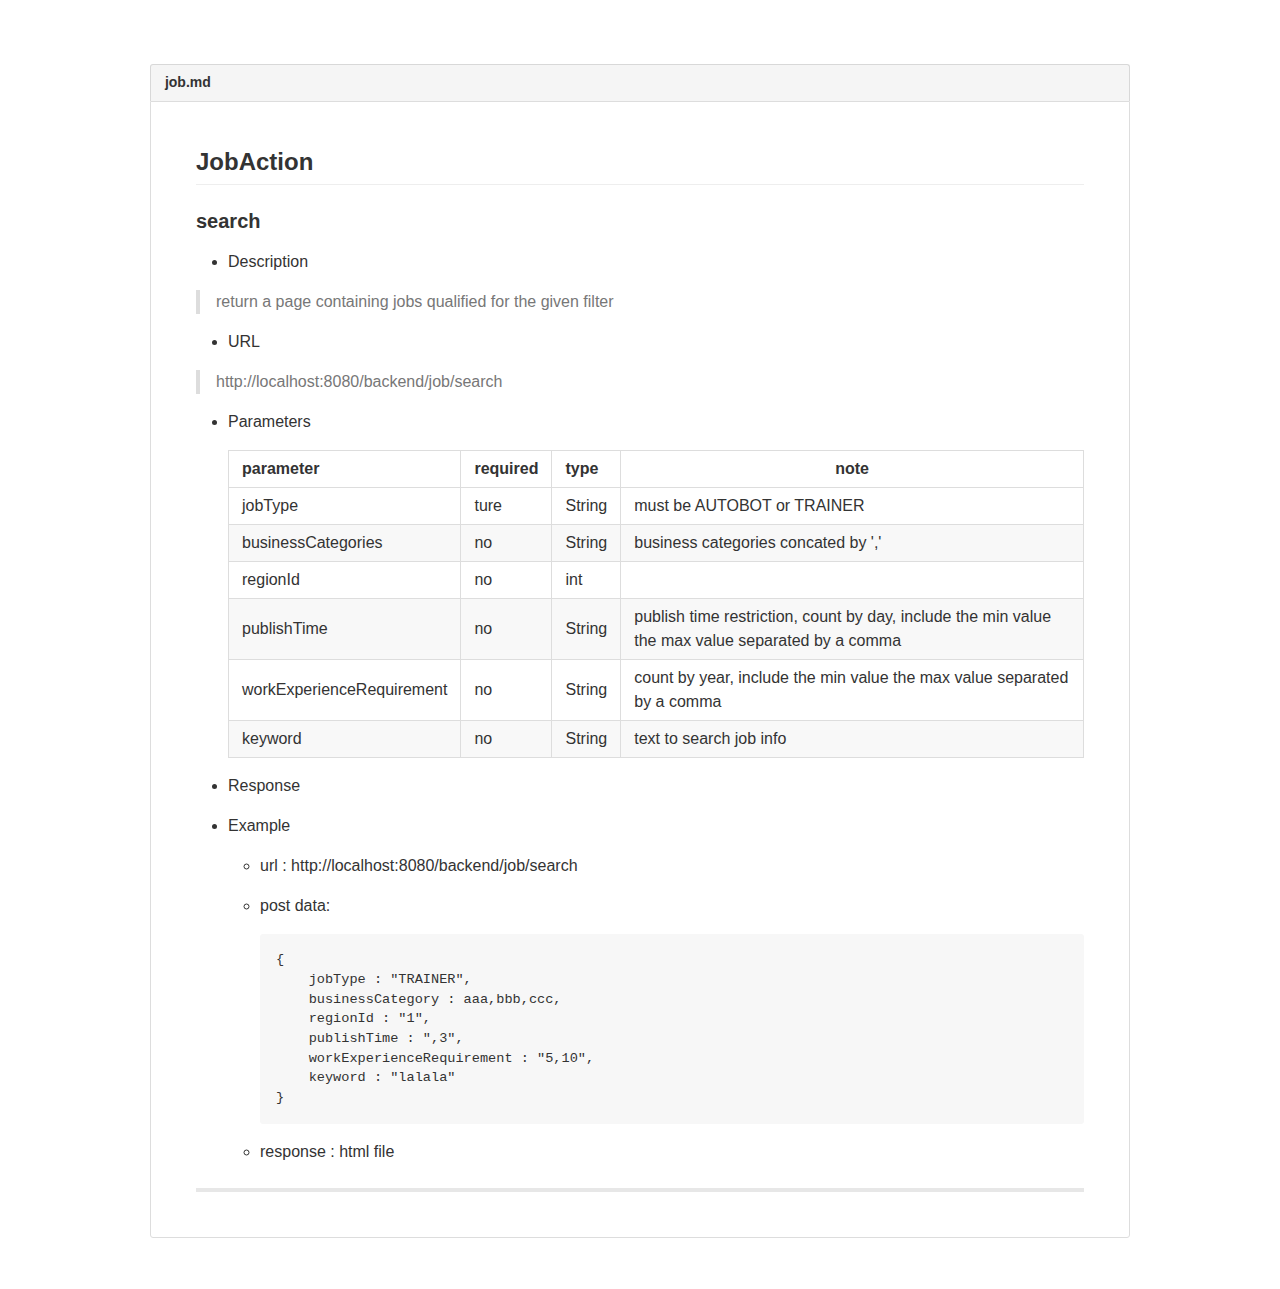
==== commit f79f38cd: "apply job" ====
--- a/doc/html/job.html
+++ b/doc/html/job.html
@@ -68,7 +68,7 @@
 </ul>
 
 <blockquote>
-<p>http://localhost/job/search</p>
+<p>http://localhost:8080/backend/job/search</p>
 </blockquote>
 
 <ul>
@@ -126,20 +126,20 @@
 </li>
 <li><p>Response</p></li>
 <li>
-<p>Example ( Note:url has not been encoded  )</p>
-
-<ul>
-<li>url :  http://localhost:8080/website/job</li>
+<p>Example</p>
+
+<ul>
+<li>url : http://localhost:8080/backend/job/search</li>
 <li>
 <p>post data: </p>
 
 <pre><code>{
-jobType : "TRAINER",
-businessCategory : aaa,bbb,ccc,
-regionId : "1",
-publishTime : ",3",
-workExperienceRequirement : "5,10",
-keyword : "lalala"
+    jobType : "TRAINER",
+    businessCategory : aaa,bbb,ccc,
+    regionId : "1",
+    publishTime : ",3",
+    workExperienceRequirement : "5,10",
+    keyword : "lalala"
 }
 </code></pre>
 </li>
